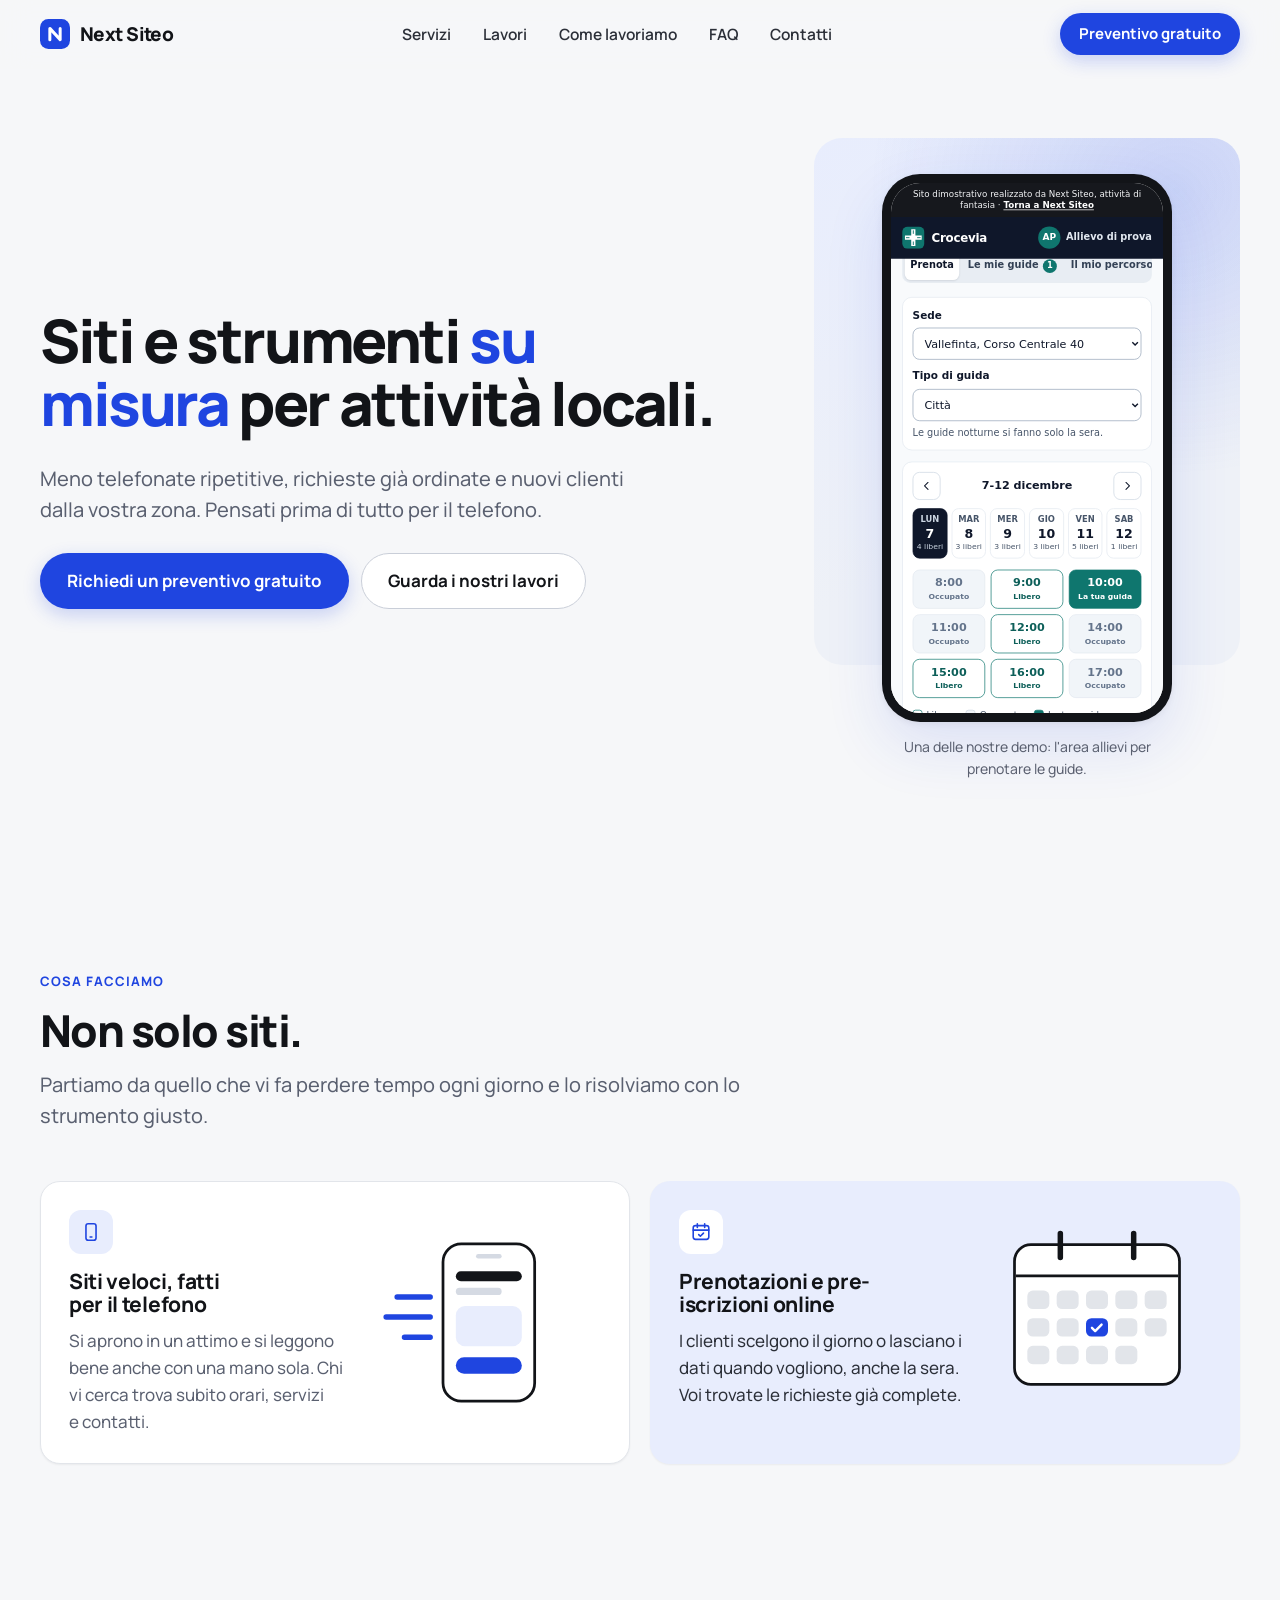
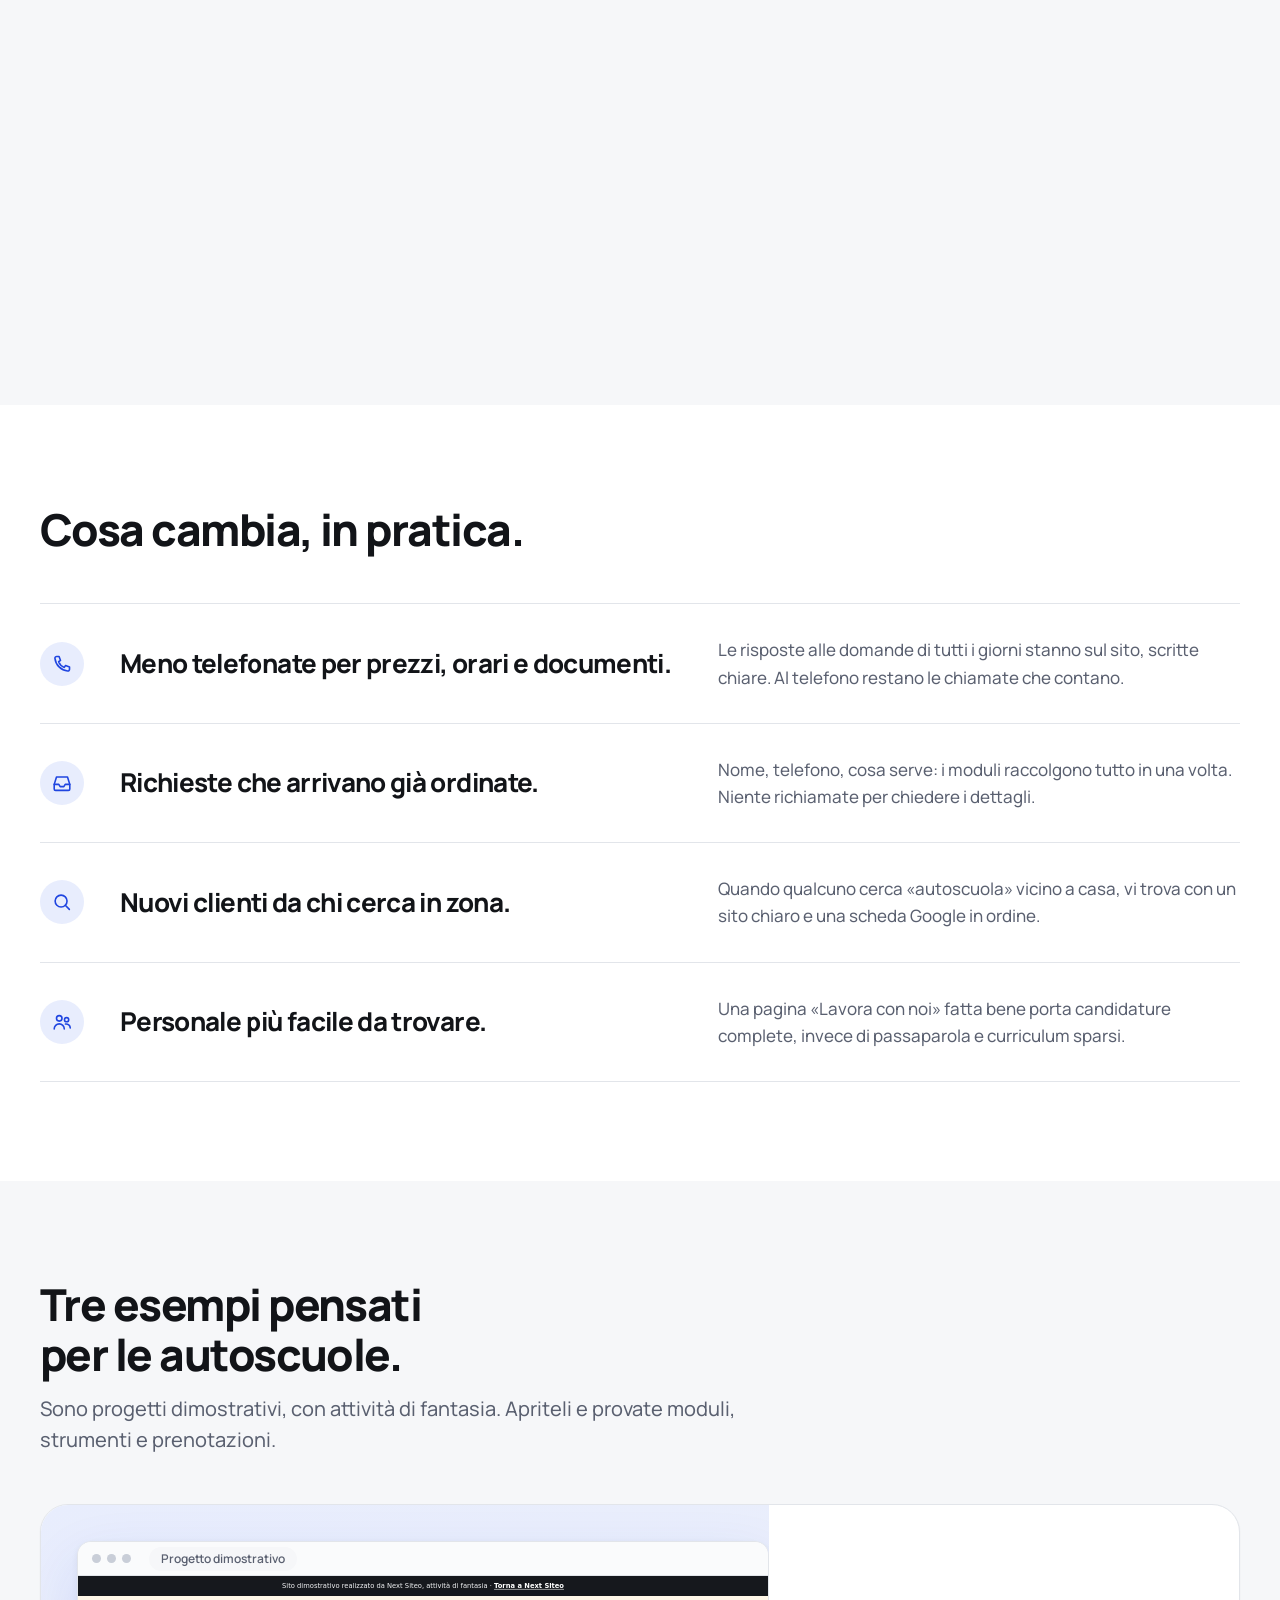
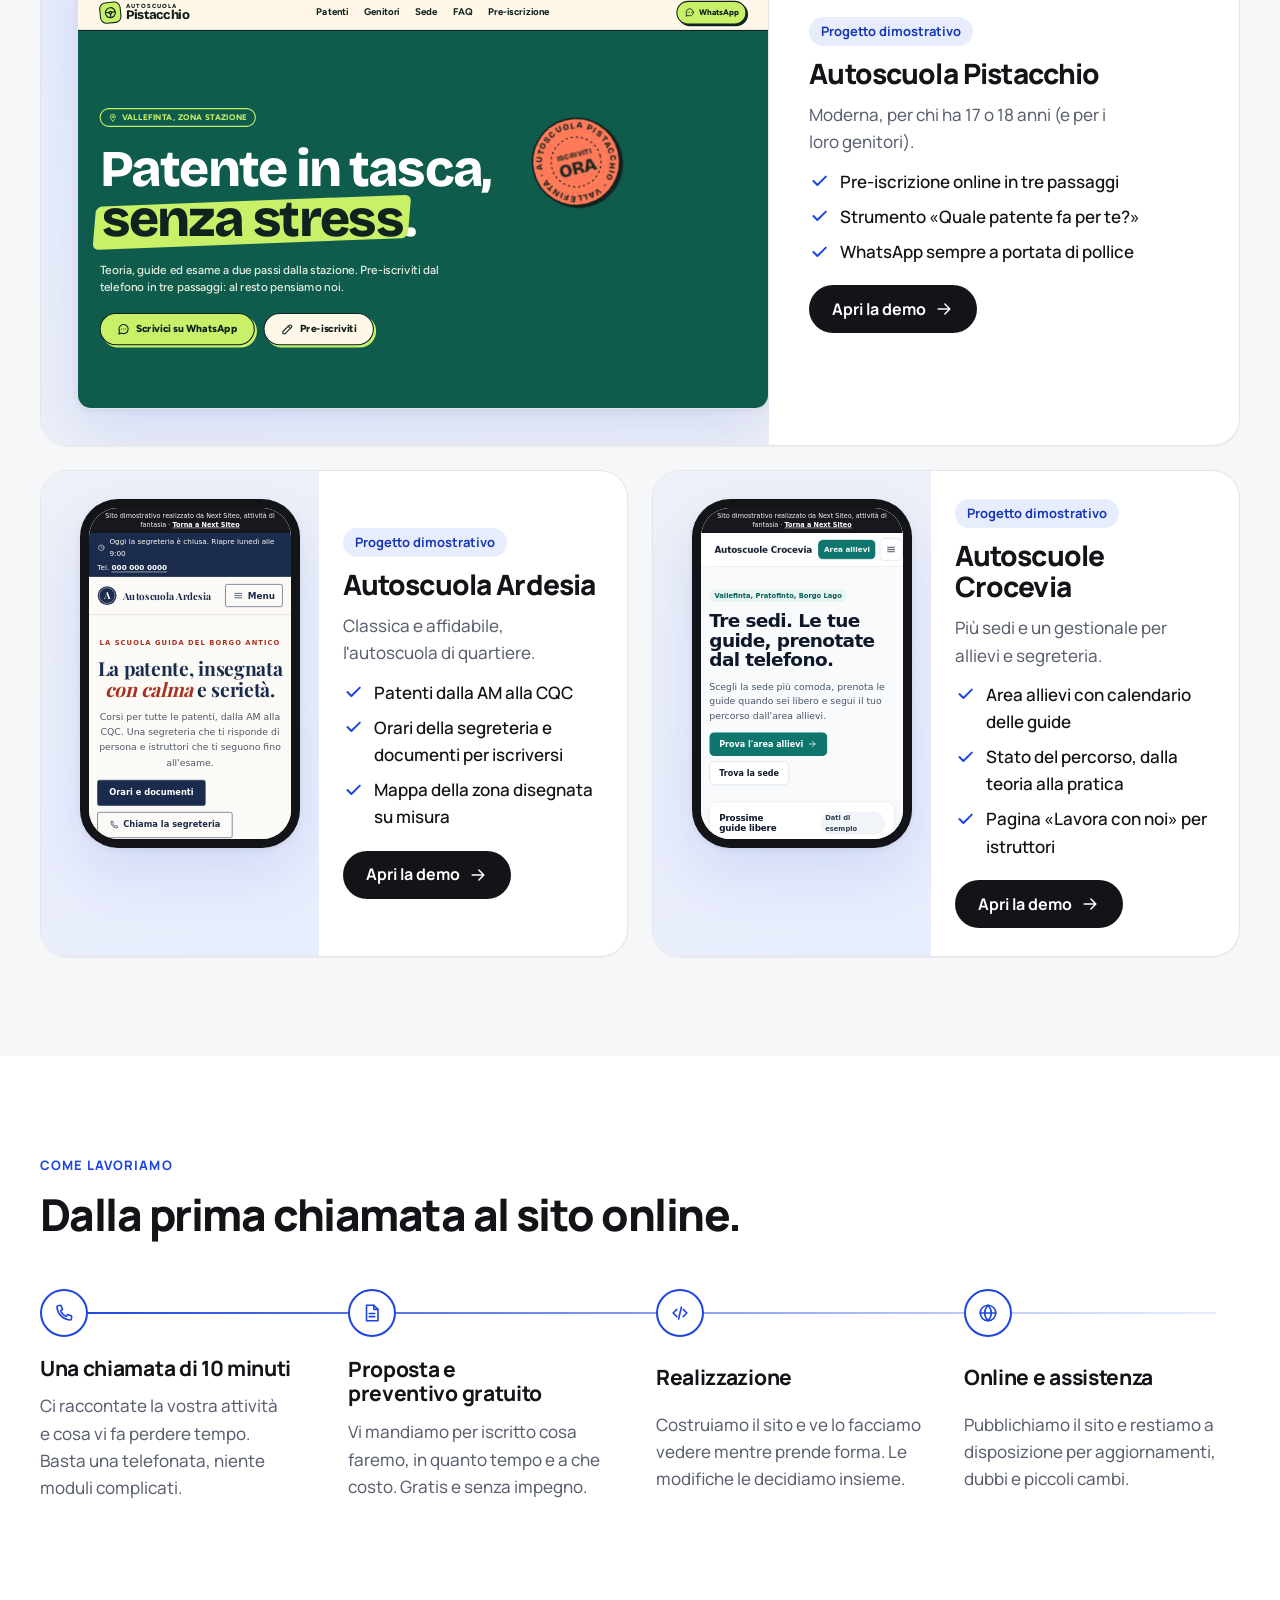
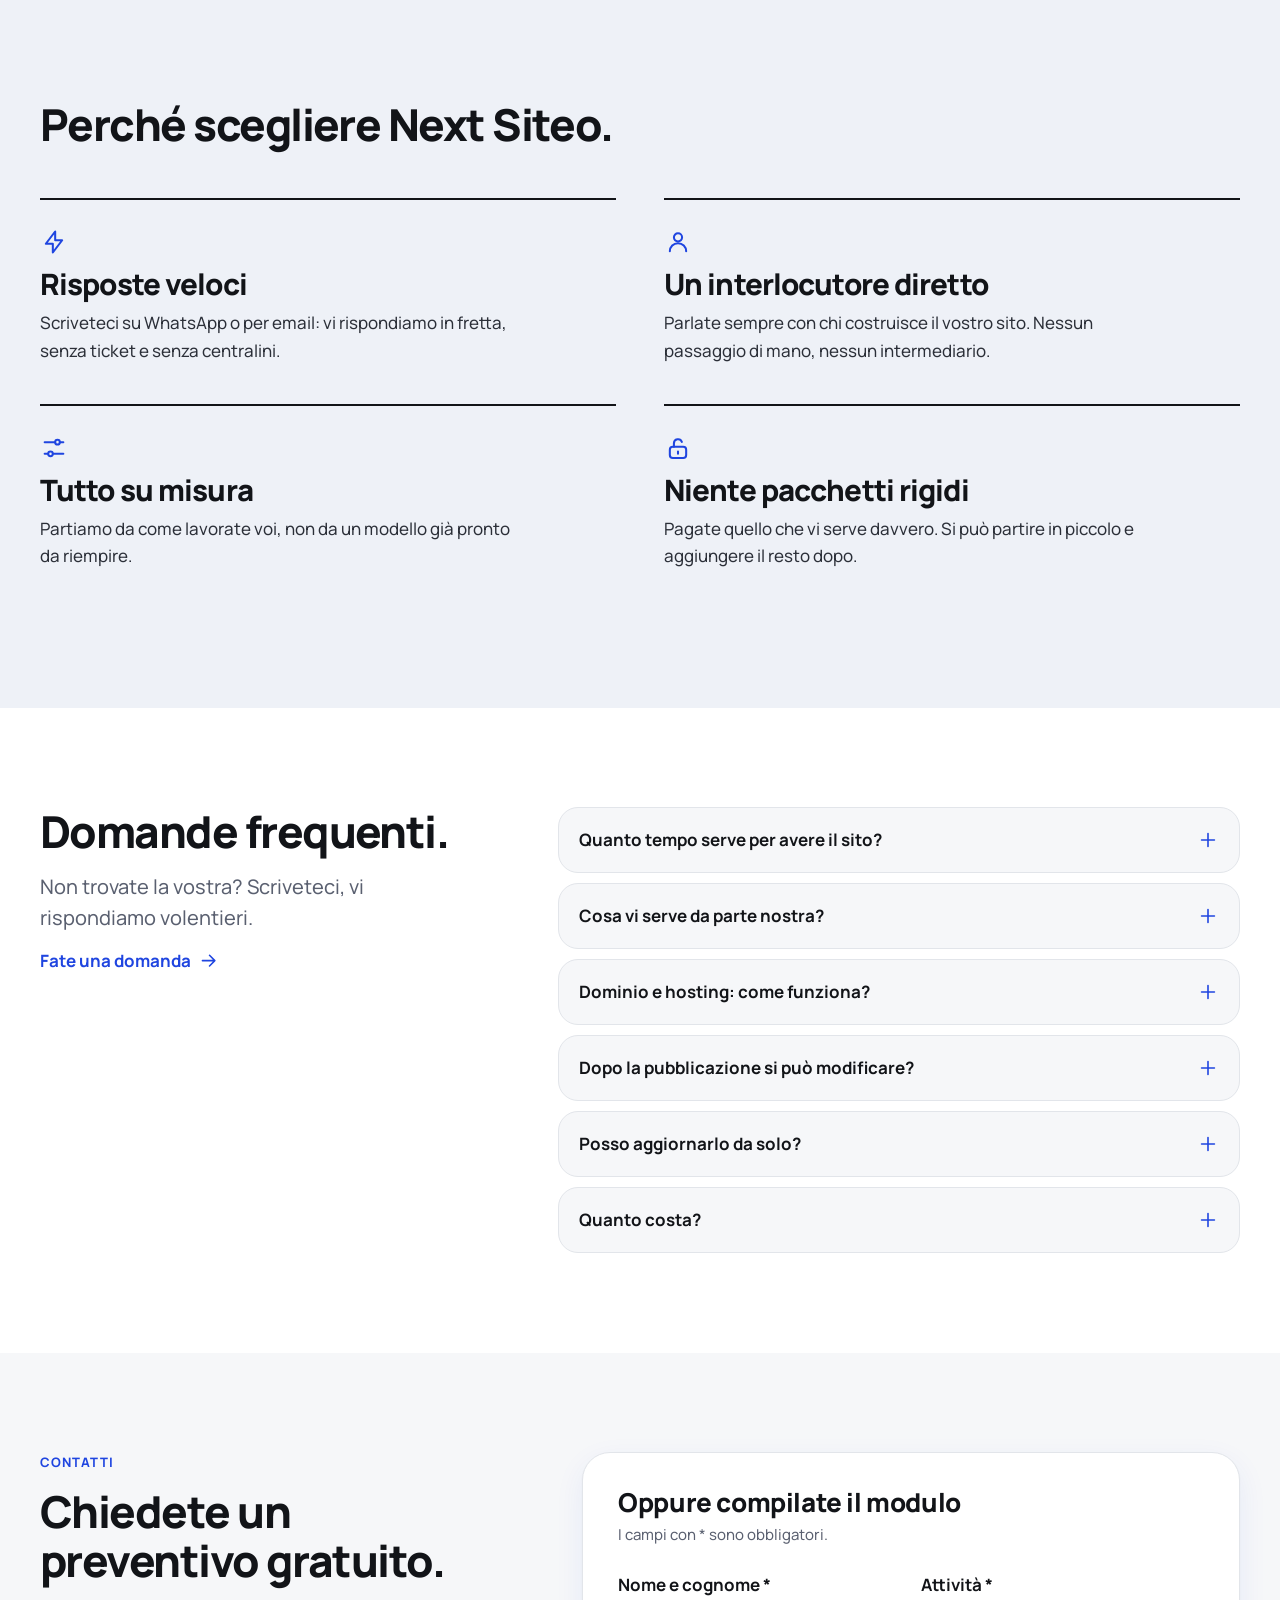
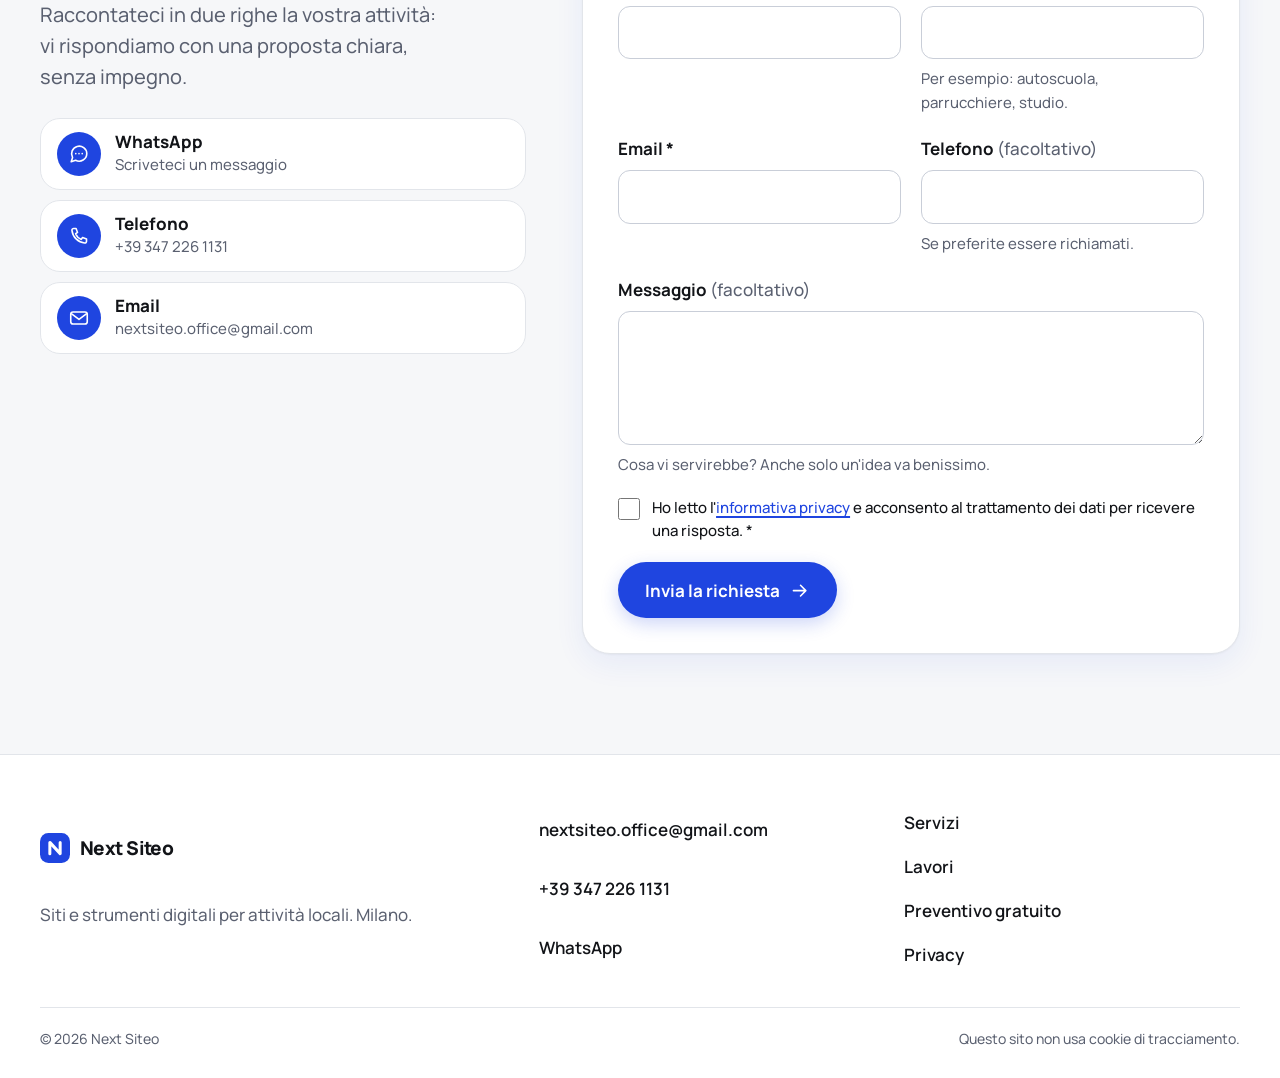
==== index.html @ 8e215946 "Ripristina le cartelle del sito e imposta l'indirizzo nextsiteo.github.io Il caricamento dal browser" ====
<!doctype html>
<html lang="it">
<head>
  <meta charset="utf-8">
  <meta name="viewport" content="width=device-width, initial-scale=1, viewport-fit=cover">
  <title>Next Siteo | Siti web e strumenti digitali per attività locali</title>
  <meta name="description" content="Next Siteo, Milano: siti veloci per il telefono, prenotazioni online, gestionali e strumenti su misura per attività locali e autoscuole. Preventivo gratuito.">
  <meta name="theme-color" content="#F6F7F9">
  <meta name="format-detection" content="telephone=no">

  <!-- INDIRIZZO DEL SITO: se cambiate dominio, sostituite "https://nextsiteo.github.io/" ovunque (vedi README, punto 7) -->
  <link rel="canonical" href="https://nextsiteo.github.io/">

  <meta property="og:type" content="website">
  <meta property="og:locale" content="it_IT">
  <meta property="og:site_name" content="Next Siteo">
  <meta property="og:title" content="Next Siteo | Siti web e strumenti digitali per attività locali">
  <meta property="og:description" content="Siti veloci per il telefono, prenotazioni online e strumenti su misura. Guardate gli esempi per le autoscuole e chiedete un preventivo gratuito.">
  <meta property="og:url" content="https://nextsiteo.github.io/">
  <meta property="og:image" content="https://nextsiteo.github.io/assets/og-image.png">
  <meta property="og:image:width" content="1200">
  <meta property="og:image:height" content="630">
  <meta property="og:image:alt" content="Next Siteo: siti e strumenti su misura per attività locali">
  <meta name="twitter:card" content="summary_large_image">

  <link rel="icon" href="assets/favicon.svg" type="image/svg+xml">
  <link rel="preload" href="assets/fonts/manrope-latin.woff2" as="font" type="font/woff2" crossorigin>
  <link rel="stylesheet" href="css/style.css">
  <script>document.documentElement.classList.add('js');</script>

  <script type="application/ld+json">
  {
    "@context": "https://schema.org",
    "@type": "ProfessionalService",
    "name": "Next Siteo",
    "description": "Siti web, prenotazioni online, gestionali e strumenti digitali su misura per attività locali.",
    "url": "https://nextsiteo.github.io/",
    "logo": "https://nextsiteo.github.io/assets/favicon.svg",
    "image": "https://nextsiteo.github.io/assets/og-image.png",
    "email": "nextsiteo.office@gmail.com",
    "telephone": "+393472261131",
    "address": {
      "@type": "PostalAddress",
      "addressLocality": "Milano",
      "addressRegion": "MI",
      "addressCountry": "IT"
    },
    "areaServed": { "@type": "Country", "name": "Italia" },
    "knowsLanguage": "it",
    "serviceType": ["Realizzazione siti web", "Prenotazioni online", "Gestionali su misura", "Visibilità su Google e Maps"]
  }
  </script>
</head>
<body>
  <!-- Icone disegnate per il sito: griglia 24x24, tratto 1.75 -->
  <svg class="sprite" aria-hidden="true" focusable="false">
    <symbol id="i-arrow" viewBox="0 0 24 24"><path d="M5 12h14M13 6l6 6-6 6"/></symbol>
    <symbol id="i-arrow-up" viewBox="0 0 24 24"><path d="M7 17 17 7M8.5 7H17v8.5"/></symbol>
    <symbol id="i-menu" viewBox="0 0 24 24"><path d="M4 7h16M4 12h16M4 17h16"/></symbol>
    <symbol id="i-close" viewBox="0 0 24 24"><path d="M6 6l12 12M18 6 6 18"/></symbol>
    <symbol id="i-plus" viewBox="0 0 24 24"><path d="M12 5v14M5 12h14"/></symbol>
    <symbol id="i-check" viewBox="0 0 24 24"><path d="m5 12.5 4.5 4.5L19 7.5"/></symbol>
    <symbol id="i-phone" viewBox="0 0 24 24"><path d="M6.2 3.8h2.6l1.6 4.3-2.1 1.4a10.8 10.8 0 0 0 6.2 6.2l1.4-2.1 4.3 1.6v2.6a1.9 1.9 0 0 1-2 1.9A15.7 15.7 0 0 1 4.3 5.8a1.9 1.9 0 0 1 1.9-2z"/></symbol>
    <symbol id="i-chat" viewBox="0 0 24 24"><path d="M20.5 11.5a8.3 8.3 0 0 1-12.2 7.3L3.5 20.4l1.5-4.5a8.3 8.3 0 1 1 15.5-4.4z"/><path d="M8.5 11.6h.01M12 11.6h.01M15.5 11.6h.01"/></symbol>
    <symbol id="i-mail" viewBox="0 0 24 24"><rect x="3" y="5.5" width="18" height="13" rx="2.5"/><path d="m4 7.5 8 6 8-6"/></symbol>
    <symbol id="i-mobile" viewBox="0 0 24 24"><rect x="6.5" y="3" width="11" height="18" rx="2.5"/><path d="M11 17.5h2"/></symbol>
    <symbol id="i-calendar" viewBox="0 0 24 24"><rect x="3.5" y="5" width="17" height="15" rx="2.5"/><path d="M3.5 10h17M8 3v4M16 3v4"/><path d="m9.5 14.8 1.8 1.8 3.4-3.4"/></symbol>
    <symbol id="i-layout" viewBox="0 0 24 24"><rect x="3.5" y="4" width="17" height="16" rx="2.5"/><path d="M3.5 9h17M9.5 9v11"/></symbol>
    <symbol id="i-apps" viewBox="0 0 24 24"><rect x="4" y="4" width="7" height="7" rx="2"/><rect x="13" y="4" width="7" height="7" rx="2"/><rect x="4" y="13" width="7" height="7" rx="2"/><path d="M16.5 13.5v6M13.5 16.5h6"/></symbol>
    <symbol id="i-pin" viewBox="0 0 24 24"><path d="M12 21s-6.5-5.6-6.5-11a6.5 6.5 0 0 1 13 0c0 5.4-6.5 11-6.5 11z"/><circle cx="12" cy="10" r="2.4"/></symbol>
    <symbol id="i-inbox" viewBox="0 0 24 24"><path d="M3.5 13.5 6 5.5h12l2.5 8v5A1.5 1.5 0 0 1 19 20H5a1.5 1.5 0 0 1-1.5-1.5z"/><path d="M3.5 13.5h5l1.5 2.5h4l1.5-2.5h5"/></symbol>
    <symbol id="i-search" viewBox="0 0 24 24"><circle cx="11" cy="11" r="6.5"/><path d="m20 20-4.4-4.4"/></symbol>
    <symbol id="i-users" viewBox="0 0 24 24"><circle cx="9" cy="8" r="3"/><path d="M3.5 19.5a5.5 5.5 0 0 1 11 0"/><circle cx="17" cy="9.5" r="2.3"/><path d="M15.8 14.2a4.5 4.5 0 0 1 5.2 4.3"/></symbol>
    <symbol id="i-doc" viewBox="0 0 24 24"><path d="M6 3.5h8l4.5 4.5v12.5H6z"/><path d="M14 3.5V8h4.5M9 12.5h6M9 16h6"/></symbol>
    <symbol id="i-code" viewBox="0 0 24 24"><path d="m8.5 8-4 4 4 4M15.5 8l4 4-4 4M13.5 5.5l-3 13"/></symbol>
    <symbol id="i-globe" viewBox="0 0 24 24"><circle cx="12" cy="12" r="8.5"/><path d="M3.5 12h17M12 3.5c2.4 2.6 3.6 5.4 3.6 8.5s-1.2 5.9-3.6 8.5c-2.4-2.6-3.6-5.4-3.6-8.5s1.2-5.9 3.6-8.5z"/></symbol>
    <symbol id="i-bolt" viewBox="0 0 24 24"><path d="M13 3 5 13.5h6L11 21l8-10.5h-6z"/></symbol>
    <symbol id="i-person" viewBox="0 0 24 24"><circle cx="12" cy="8" r="3.5"/><path d="M5 20a7 7 0 0 1 14 0"/></symbol>
    <symbol id="i-sliders" viewBox="0 0 24 24"><path d="M4 7h9M17 7h3M4 17h3M11 17h9"/><circle cx="15" cy="7" r="2"/><circle cx="9" cy="17" r="2"/></symbol>
    <symbol id="i-unlock" viewBox="0 0 24 24"><rect x="5" y="11" width="14" height="9.5" rx="2.5"/><path d="M8.5 11V8a3.5 3.5 0 0 1 6.8-1.2M12 15v2"/></symbol>
  </svg>

  <a class="skip-link" href="#contenuto">Vai al contenuto</a>
  <span class="top-sentinel" aria-hidden="true"></span>

  <header class="header" data-header>
    <div class="container header__bar">
      <a class="logo" href="index.html" aria-label="Next Siteo, torna all'inizio">
        <svg class="logo__mark" viewBox="0 0 32 32" aria-hidden="true" focusable="false">
          <rect width="32" height="32" rx="9"/>
          <path d="M10.5 22V10l11 12V10"/>
        </svg>
        <span class="logo__word">Next Siteo</span>
      </a>

      <nav class="nav" aria-label="Menu principale">
        <ul class="nav__list" role="list">
          <li><a href="#servizi">Servizi</a></li>
          <li><a href="#lavori">Lavori</a></li>
          <li><a href="#metodo">Come lavoriamo</a></li>
          <li><a href="#faq">FAQ</a></li>
          <li><a href="#contatti">Contatti</a></li>
        </ul>
      </nav>

      <div class="header__actions">
        <a class="btn btn--primary btn--sm header__cta" href="#contatti">Preventivo gratuito</a>
        <button class="menu-btn" type="button" aria-expanded="false" aria-controls="menu-mobile" data-menu-toggle>
          <svg class="icon i-open" aria-hidden="true"><use href="#i-menu"/></svg>
          <svg class="icon i-close" aria-hidden="true"><use href="#i-close"/></svg>
          <span class="sr-only">Apri il menu</span>
        </button>
      </div>
    </div>

    <div class="menu-mobile" id="menu-mobile" data-menu hidden>
      <nav class="container" aria-label="Menu mobile">
        <ul role="list">
          <li><a href="#servizi">Servizi <svg class="icon" aria-hidden="true"><use href="#i-arrow"/></svg></a></li>
          <li><a href="#lavori">Lavori <svg class="icon" aria-hidden="true"><use href="#i-arrow"/></svg></a></li>
          <li><a href="#metodo">Come lavoriamo <svg class="icon" aria-hidden="true"><use href="#i-arrow"/></svg></a></li>
          <li><a href="#faq">FAQ <svg class="icon" aria-hidden="true"><use href="#i-arrow"/></svg></a></li>
          <li><a href="#contatti">Contatti <svg class="icon" aria-hidden="true"><use href="#i-arrow"/></svg></a></li>
        </ul>
        <a class="btn btn--primary btn--lg btn--block" href="#contatti">Preventivo gratuito</a>
      </nav>
    </div>
  </header>

  <main id="contenuto" tabindex="-1">

    <!-- ============ HERO ============ -->
    <section class="hero" aria-labelledby="hero-title">
      <div class="container hero__grid">
        <div class="hero__text">
          <h1 id="hero-title" class="hero__title">Siti e strumenti <span class="accent">su misura</span> per attività locali.</h1>
          <p class="lead hero__lead">Meno telefonate ripetitive, richieste già ordinate e nuovi clienti dalla vostra zona. Pensati prima di tutto per il telefono.</p>
          <div class="btn-row">
            <a class="btn btn--primary btn--lg" href="#contatti">Richiedi un preventivo gratuito</a>
            <a class="btn btn--ghost btn--lg" href="#lavori">Guarda i nostri lavori</a>
          </div>
        </div>

        <div class="hero__visual">
          <div class="hero__panel" aria-hidden="true"></div>
          <figure class="hero__device">
            <div class="device device--phone" inert aria-hidden="true">
              <div class="device__screen" data-screen style="--ratio: 390 / 760">
                <iframe src="demo/autoscuole-crocevia/area-allievi.html?vista=calendario" title="Anteprima: area allievi dell'autoscuola dimostrativa Crocevia" loading="lazy" tabindex="-1" width="390" height="844"></iframe>
              </div>
            </div>
            <figcaption class="hero__caption">Una delle nostre demo: l'area allievi per prenotare le guide.</figcaption>
          </figure>
        </div>
      </div>
    </section>

    <!-- ============ COSA FACCIAMO ============ -->
    <section class="section" id="servizi" aria-labelledby="servizi-title">
      <div class="container">
        <div class="section-head" data-reveal>
          <p class="eyebrow">Cosa facciamo</p>
          <h2 id="servizi-title">Non solo siti.</h2>
          <p class="lead">Partiamo da quello che vi fa perdere tempo ogni giorno e lo risolviamo con lo strumento giusto.</p>
        </div>

        <ul class="bento" role="list">
          <li class="tile tile--wide tile--split" data-reveal>
            <div class="tile__body">
              <span class="tile__icon"><svg class="icon" aria-hidden="true"><use href="#i-mobile"/></svg></span>
              <h3>Siti veloci, fatti per il telefono</h3>
              <p>Si aprono in un attimo e si leggono bene anche con una mano sola. Chi vi cerca trova subito orari, servizi e contatti.</p>
            </div>
            <img class="tile__art" src="assets/illustrazioni/sito-veloce.svg" alt="" width="240" height="200" loading="lazy">
          </li>
          <li class="tile tile--wide tile--soft tile--split" data-reveal>
            <div class="tile__body">
              <span class="tile__icon"><svg class="icon" aria-hidden="true"><use href="#i-calendar"/></svg></span>
              <h3>Prenotazioni e pre-iscrizioni online</h3>
              <p>I clienti scelgono il giorno o lasciano i dati quando vogliono, anche la sera. Voi trovate le richieste già complete.</p>
            </div>
            <img class="tile__art" src="assets/illustrazioni/prenotazioni.svg" alt="" width="240" height="200" loading="lazy">
          </li>
          <li class="tile" data-reveal>
            <span class="tile__icon"><svg class="icon" aria-hidden="true"><use href="#i-layout"/></svg></span>
            <h3>Gestionali su misura</h3>
            <p>Strumenti interni fatti sul vostro modo di lavorare, come l'agenda delle guide condivisa tra segreteria e istruttori.</p>
          </li>
          <li class="tile tile--wide tile--accent tile--split" data-reveal>
            <div class="tile__body">
              <span class="tile__icon"><svg class="icon" aria-hidden="true"><use href="#i-apps"/></svg></span>
              <h3>App e strumenti per i clienti</h3>
              <p>Un quiz per far esercitare gli allievi, una checklist dei documenti: piccoli strumenti che fanno tornare le persone sul vostro sito.</p>
            </div>
            <img class="tile__art" src="assets/illustrazioni/quiz.svg" alt="" width="240" height="200" loading="lazy">
          </li>
          <li class="tile tile--map" data-reveal>
            <span class="tile__icon"><svg class="icon" aria-hidden="true"><use href="#i-pin"/></svg></span>
            <h3>Visibilità su Google e Maps</h3>
            <p>Vi aiutiamo a comparire quando qualcuno cerca il vostro servizio in zona, con una scheda Google curata.</p>
            <img class="tile__map" src="assets/illustrazioni/mappa.svg" alt="" width="240" height="200" loading="lazy">
          </li>
        </ul>
      </div>
    </section>

    <!-- ============ PROBLEMI CHE RISOLVIAMO ============ -->
    <section class="section section--white" aria-labelledby="problemi-title">
      <div class="container">
        <div class="section-head" data-reveal>
          <h2 id="problemi-title">Cosa cambia, in pratica.</h2>
        </div>
        <ul class="gains" role="list">
          <li class="gain" data-reveal>
            <span class="gain__icon"><svg class="icon" aria-hidden="true"><use href="#i-phone"/></svg></span>
            <h3 class="gain__title">Meno telefonate per prezzi, orari e documenti.</h3>
            <p class="gain__text">Le risposte alle domande di tutti i giorni stanno sul sito, scritte chiare. Al telefono restano le chiamate che contano.</p>
          </li>
          <li class="gain" data-reveal>
            <span class="gain__icon"><svg class="icon" aria-hidden="true"><use href="#i-inbox"/></svg></span>
            <h3 class="gain__title">Richieste che arrivano già ordinate.</h3>
            <p class="gain__text">Nome, telefono, cosa serve: i moduli raccolgono tutto in una volta. Niente richiamate per chiedere i dettagli.</p>
          </li>
          <li class="gain" data-reveal>
            <span class="gain__icon"><svg class="icon" aria-hidden="true"><use href="#i-search"/></svg></span>
            <h3 class="gain__title">Nuovi clienti da chi cerca in zona.</h3>
            <p class="gain__text">Quando qualcuno cerca «autoscuola» vicino a casa, vi trova con un sito chiaro e una scheda Google in ordine.</p>
          </li>
          <li class="gain" data-reveal>
            <span class="gain__icon"><svg class="icon" aria-hidden="true"><use href="#i-users"/></svg></span>
            <h3 class="gain__title">Personale più facile da trovare.</h3>
            <p class="gain__text">Una pagina «Lavora con noi» fatta bene porta candidature complete, invece di passaparola e curriculum sparsi.</p>
          </li>
        </ul>
      </div>
    </section>

    <!-- ============ LAVORI ============
         Per aggiungere una demo (es. un barbiere): copiare un blocco <article class="work">,
         cambiare titolo, testi e i due percorsi "demo/nome-cartella/...". -->
    <section class="section" id="lavori" aria-labelledby="lavori-title">
      <div class="container">
        <div class="section-head" data-reveal>
          <h2 id="lavori-title">Tre esempi pensati per le autoscuole.</h2>
          <p class="lead">Sono progetti dimostrativi, con attività di fantasia. Apriteli e provate moduli, strumenti e prenotazioni.</p>
        </div>

        <div class="works">
          <article class="work work--featured" data-reveal>
            <div class="work__preview">
              <div class="device device--browser" inert aria-hidden="true">
                <div class="device__bar"><span></span><span></span><span></span><p>Progetto dimostrativo</p></div>
                <div class="device__screen" data-screen>
                  <iframe src="demo/autoscuola-pistacchio/index.html" title="Anteprima del sito dimostrativo Autoscuola Pistacchio" loading="lazy" tabindex="-1" width="1280" height="800"></iframe>
                </div>
              </div>
            </div>
            <div class="work__body">
              <p class="badge">Progetto dimostrativo</p>
              <h3 class="work__title">Autoscuola Pistacchio</h3>
              <p class="work__kind">Moderna, per chi ha 17 o 18 anni (e per i loro genitori).</p>
              <ul class="ticks" role="list">
                <li><svg class="icon" aria-hidden="true"><use href="#i-check"/></svg>Pre-iscrizione online in tre passaggi</li>
                <li><svg class="icon" aria-hidden="true"><use href="#i-check"/></svg>Strumento «Quale patente fa per te?»</li>
                <li><svg class="icon" aria-hidden="true"><use href="#i-check"/></svg>WhatsApp sempre a portata di pollice</li>
              </ul>
              <a class="btn btn--dark" href="demo/autoscuola-pistacchio/index.html">Apri la demo <svg class="icon" aria-hidden="true"><use href="#i-arrow"/></svg><span class="sr-only"> di Autoscuola Pistacchio</span></a>
            </div>
          </article>

          <article class="work" data-reveal>
            <div class="work__preview work__preview--panel">
              <div class="device device--phone" inert aria-hidden="true">
                <div class="device__screen" data-screen style="--ratio: 390 / 640">
                  <iframe src="demo/autoscuola-ardesia/index.html" title="Anteprima del sito dimostrativo Autoscuola Ardesia" loading="lazy" tabindex="-1" width="390" height="844"></iframe>
                </div>
              </div>
            </div>
            <div class="work__body">
              <p class="badge">Progetto dimostrativo</p>
              <h3 class="work__title">Autoscuola Ardesia</h3>
              <p class="work__kind">Classica e affidabile, l'autoscuola di quartiere.</p>
              <ul class="ticks" role="list">
                <li><svg class="icon" aria-hidden="true"><use href="#i-check"/></svg>Patenti dalla AM alla CQC</li>
                <li><svg class="icon" aria-hidden="true"><use href="#i-check"/></svg>Orari della segreteria e documenti per iscriversi</li>
                <li><svg class="icon" aria-hidden="true"><use href="#i-check"/></svg>Mappa della zona disegnata su misura</li>
              </ul>
              <a class="btn btn--dark" href="demo/autoscuola-ardesia/index.html">Apri la demo <svg class="icon" aria-hidden="true"><use href="#i-arrow"/></svg><span class="sr-only"> di Autoscuola Ardesia</span></a>
            </div>
          </article>

          <article class="work" data-reveal>
            <div class="work__preview work__preview--panel">
              <div class="device device--phone" inert aria-hidden="true">
                <div class="device__screen" data-screen style="--ratio: 390 / 640">
                  <iframe src="demo/autoscuole-crocevia/index.html" title="Anteprima del sito dimostrativo Autoscuole Crocevia" loading="lazy" tabindex="-1" width="390" height="844"></iframe>
                </div>
              </div>
            </div>
            <div class="work__body">
              <p class="badge">Progetto dimostrativo</p>
              <h3 class="work__title">Autoscuole Crocevia</h3>
              <p class="work__kind">Più sedi e un gestionale per allievi e segreteria.</p>
              <ul class="ticks" role="list">
                <li><svg class="icon" aria-hidden="true"><use href="#i-check"/></svg>Area allievi con calendario delle guide</li>
                <li><svg class="icon" aria-hidden="true"><use href="#i-check"/></svg>Stato del percorso, dalla teoria alla pratica</li>
                <li><svg class="icon" aria-hidden="true"><use href="#i-check"/></svg>Pagina «Lavora con noi» per istruttori</li>
              </ul>
              <a class="btn btn--dark" href="demo/autoscuole-crocevia/index.html">Apri la demo <svg class="icon" aria-hidden="true"><use href="#i-arrow"/></svg><span class="sr-only"> di Autoscuole Crocevia</span></a>
            </div>
          </article>
        </div>
      </div>
    </section>

    <!-- ============ COME LAVORIAMO ============ -->
    <section class="section section--white" id="metodo" aria-labelledby="metodo-title">
      <div class="container">
        <div class="section-head" data-reveal>
          <p class="eyebrow">Come lavoriamo</p>
          <h2 id="metodo-title">Dalla prima chiamata al sito online.</h2>
        </div>
        <ol class="steps" role="list">
          <li class="step" data-reveal>
            <span class="step__icon"><svg class="icon" aria-hidden="true"><use href="#i-phone"/></svg></span>
            <h3>Una chiamata di 10 minuti</h3>
            <p>Ci raccontate la vostra attività e cosa vi fa perdere tempo. Basta una telefonata, niente moduli complicati.</p>
          </li>
          <li class="step" data-reveal>
            <span class="step__icon"><svg class="icon" aria-hidden="true"><use href="#i-doc"/></svg></span>
            <h3>Proposta e preventivo gratuito</h3>
            <p>Vi mandiamo per iscritto cosa faremo, in quanto tempo e a che costo. Gratis e senza impegno.</p>
          </li>
          <li class="step" data-reveal>
            <span class="step__icon"><svg class="icon" aria-hidden="true"><use href="#i-code"/></svg></span>
            <h3>Realizzazione</h3>
            <p>Costruiamo il sito e ve lo facciamo vedere mentre prende forma. Le modifiche le decidiamo insieme.</p>
          </li>
          <li class="step" data-reveal>
            <span class="step__icon"><svg class="icon" aria-hidden="true"><use href="#i-globe"/></svg></span>
            <h3>Online e assistenza</h3>
            <p>Pubblichiamo il sito e restiamo a disposizione per aggiornamenti, dubbi e piccoli cambi.</p>
          </li>
        </ol>
      </div>
    </section>

    <!-- ============ PERCHÉ NOI ============ -->
    <section class="section section--tint" aria-labelledby="perche-title">
      <div class="container">
        <div class="section-head" data-reveal>
          <h2 id="perche-title">Perché scegliere Next Siteo.</h2>
        </div>
        <ul class="reasons" role="list">
          <li class="reason" data-reveal>
            <svg class="icon reason__icon" aria-hidden="true"><use href="#i-bolt"/></svg>
            <h3>Risposte veloci</h3>
            <p>Scriveteci su WhatsApp o per email: vi rispondiamo in fretta, senza ticket e senza centralini.</p>
          </li>
          <li class="reason" data-reveal>
            <svg class="icon reason__icon" aria-hidden="true"><use href="#i-person"/></svg>
            <h3>Un interlocutore diretto</h3>
            <p>Parlate sempre con chi costruisce il vostro sito. Nessun passaggio di mano, nessun intermediario.</p>
          </li>
          <li class="reason" data-reveal>
            <svg class="icon reason__icon" aria-hidden="true"><use href="#i-sliders"/></svg>
            <h3>Tutto su misura</h3>
            <p>Partiamo da come lavorate voi, non da un modello già pronto da riempire.</p>
          </li>
          <li class="reason" data-reveal>
            <svg class="icon reason__icon" aria-hidden="true"><use href="#i-unlock"/></svg>
            <h3>Niente pacchetti rigidi</h3>
            <p>Pagate quello che vi serve davvero. Si può partire in piccolo e aggiungere il resto dopo.</p>
          </li>
        </ul>
      </div>
    </section>

    <!-- ============ FAQ ============ -->
    <section class="section section--white" id="faq" aria-labelledby="faq-title">
      <div class="container faq">
        <div class="faq__head" data-reveal>
          <h2 id="faq-title">Domande frequenti.</h2>
          <p class="lead">Non trovate la vostra? Scriveteci, vi rispondiamo volentieri.</p>
          <a class="link-arrow" href="#contatti">Fate una domanda <svg class="icon" aria-hidden="true"><use href="#i-arrow"/></svg></a>
        </div>
        <div class="faq__list" data-reveal>
          <details class="faq__item">
            <summary><span>Quanto tempo serve per avere il sito?</span><svg class="icon faq__sign" aria-hidden="true"><use href="#i-plus"/></svg></summary>
            <p>Dipende da cosa vi serve: un sito vetrina richiede meno tempo di un gestionale. Nel preventivo trovate sempre una data di consegna, concordata prima di iniziare.</p>
          </details>
          <details class="faq__item">
            <summary><span>Cosa vi serve da parte nostra?</span><svg class="icon faq__sign" aria-hidden="true"><use href="#i-plus"/></svg></summary>
            <p>Poco: le informazioni sulla vostra attività (servizi, orari, contatti), il logo se c'è e qualche foto vera, se l'avete. Se i testi mancano, li scriviamo insieme.</p>
          </details>
          <details class="faq__item">
            <summary><span>Dominio e hosting: come funziona?</span><svg class="icon faq__sign" aria-hidden="true"><use href="#i-plus"/></svg></summary>
            <p>Il dominio (per esempio nomeattività.it) resta intestato a voi. Vi consigliamo dove pubblicare il sito e vi spieghiamo eventuali costi prima di iniziare, così non ci sono sorprese.</p>
          </details>
          <details class="faq__item">
            <summary><span>Dopo la pubblicazione si può modificare?</span><svg class="icon faq__sign" aria-hidden="true"><use href="#i-plus"/></svg></summary>
            <p>Sì. Orari, testi e foto cambiano: ci scrivete cosa aggiornare e lo sistemiamo noi. Le modifiche più grandi le valutiamo insieme.</p>
          </details>
          <details class="faq__item">
            <summary><span>Posso aggiornarlo da solo?</span><svg class="icon faq__sign" aria-hidden="true"><use href="#i-plus"/></svg></summary>
            <p>Se vi serve, sì: possiamo prevedere un modo semplice per cambiare le parti che aggiornate più spesso, come orari e avvisi. Altrimenti ci pensiamo noi.</p>
          </details>
          <details class="faq__item">
            <summary><span>Quanto costa?</span><svg class="icon faq__sign" aria-hidden="true"><use href="#i-plus"/></svg></summary>
            <p>Dipende da cosa vi serve: il preventivo è gratuito e senza impegno. <a href="#contatti">Chiedetelo qui</a>.</p>
          </details>
        </div>
      </div>
    </section>

    <!-- ============ CONTATTI ============ -->
    <section class="section" id="contatti" aria-labelledby="contatti-title">
      <div class="container contact">
        <div class="contact__intro" data-reveal>
          <p class="eyebrow">Contatti</p>
          <h2 id="contatti-title">Chiedete un preventivo gratuito.</h2>
          <p class="lead">Raccontateci in due righe la vostra attività: vi rispondiamo con una proposta chiara, senza impegno.</p>

          <ul class="direct" role="list">
            <li>
              <a class="direct__link" href="https://wa.me/393472261131?text=Ciao%20Next%20Siteo!%20Vorrei%20un%20preventivo%20gratuito%20per%20la%20mia%20attivit%C3%A0." target="_blank" rel="noopener">
                <span class="direct__icon"><svg class="icon" aria-hidden="true"><use href="#i-chat"/></svg></span>
                <span><strong>WhatsApp</strong><span class="direct__value">Scriveteci un messaggio</span></span>
                <span class="sr-only">(si apre in una nuova scheda)</span>
              </a>
            </li>
            <li>
              <a class="direct__link" href="tel:+393472261131">
                <span class="direct__icon"><svg class="icon" aria-hidden="true"><use href="#i-phone"/></svg></span>
                <span><strong>Telefono</strong><span class="direct__value">+39 347 226 1131</span></span>
              </a>
            </li>
            <li>
              <a class="direct__link" href="mailto:nextsiteo.office@gmail.com?subject=Richiesta%20preventivo%20gratuito">
                <span class="direct__icon"><svg class="icon" aria-hidden="true"><use href="#i-mail"/></svg></span>
                <span><strong>Email</strong><span class="direct__value">nextsiteo.office@gmail.com</span></span>
              </a>
            </li>
          </ul>
        </div>

        <div class="form-card" data-reveal>
          <h3 class="form-card__title">Oppure compilate il modulo</h3>
          <p class="form-card__hint">I campi con * sono obbligatori.</p>

          <!--
            !!! ENDPOINT FORMSPREE DA SOSTITUIRE !!!
            Sostituire https://formspree.io/f/XXXXXXX con l'indirizzo del vostro modulo Formspree
            (vedi README, punto 6). Finché resta XXXXXXX, il pulsante apre un'email già compilata.
          -->
          <form class="form" action="https://formspree.io/f/XXXXXXX" method="POST" novalidate data-contact-form>
            <div class="form__summary" data-form-summary tabindex="-1" hidden>
              <p><strong>Controllate questi campi:</strong></p>
              <ul data-form-summary-list></ul>
            </div>

            <div class="form__row">
              <div class="field">
                <label for="f-nome">Nome e cognome *</label>
                <input id="f-nome" name="nome" type="text" autocomplete="name" required aria-describedby="f-nome-err">
                <p class="field__error" id="f-nome-err" hidden></p>
              </div>
              <div class="field">
                <label for="f-attivita">Attività *</label>
                <input id="f-attivita" name="attivita" type="text" autocomplete="organization" required aria-describedby="f-attivita-hint f-attivita-err">
                <p class="field__hint" id="f-attivita-hint">Per esempio: autoscuola, parrucchiere, studio.</p>
                <p class="field__error" id="f-attivita-err" hidden></p>
              </div>
            </div>

            <div class="form__row">
              <div class="field">
                <label for="f-email">Email *</label>
                <input id="f-email" name="email" type="email" autocomplete="email" inputmode="email" required aria-describedby="f-email-err">
                <p class="field__error" id="f-email-err" hidden></p>
              </div>
              <div class="field">
                <label for="f-tel">Telefono <span class="field__opt">(facoltativo)</span></label>
                <input id="f-tel" name="telefono" type="tel" autocomplete="tel" inputmode="tel" aria-describedby="f-tel-hint f-tel-err">
                <p class="field__hint" id="f-tel-hint">Se preferite essere richiamati.</p>
                <p class="field__error" id="f-tel-err" hidden></p>
              </div>
            </div>

            <div class="field">
              <label for="f-msg">Messaggio <span class="field__opt">(facoltativo)</span></label>
              <textarea id="f-msg" name="messaggio" rows="4" maxlength="2000" aria-describedby="f-msg-hint"></textarea>
              <p class="field__hint" id="f-msg-hint">Cosa vi servirebbe? Anche solo un'idea va benissimo.</p>
            </div>

            <!-- Campo trappola anti-spam (Formspree lo ignora se vuoto): nascosto a persone e screen reader -->
            <div class="form__hp" aria-hidden="true">
              <label for="f-gotcha">Lasciate vuoto questo campo</label>
              <input id="f-gotcha" type="text" name="_gotcha" tabindex="-1" autocomplete="off">
            </div>
            <input type="hidden" name="_subject" value="Nuova richiesta di preventivo dal sito Next Siteo">

            <div class="field">
              <label class="checkbox" for="f-privacy">
                <input id="f-privacy" name="privacy" type="checkbox" value="accettata" required aria-describedby="f-privacy-err">
                <span>Ho letto l'<a href="privacy.html">informativa privacy</a> e acconsento al trattamento dei dati per ricevere una risposta. *</span>
              </label>
              <p class="field__error" id="f-privacy-err" hidden></p>
            </div>

            <div>
              <button class="btn btn--primary btn--lg" type="submit" data-submit>Invia la richiesta <svg class="icon" aria-hidden="true"><use href="#i-arrow"/></svg></button>
            </div>

            <div class="form__status" data-form-status role="status" aria-live="polite" tabindex="-1" hidden></div>
          </form>
        </div>
      </div>
    </section>
  </main>

  <footer class="footer">
    <div class="container footer__grid">
      <div class="footer__brand">
        <a class="logo" href="index.html" aria-label="Next Siteo, torna all'inizio">
          <svg class="logo__mark" viewBox="0 0 32 32" aria-hidden="true" focusable="false">
            <rect width="32" height="32" rx="9"/>
            <path d="M10.5 22V10l11 12V10"/>
          </svg>
          <span class="logo__word">Next Siteo</span>
        </a>
        <p>Siti e strumenti digitali per attività locali. Milano.</p>
      </div>
      <address class="footer__contacts">
        <a href="mailto:nextsiteo.office@gmail.com">nextsiteo.office@gmail.com</a>
        <a href="tel:+393472261131">+39 347 226 1131</a>
        <a href="https://wa.me/393472261131?text=Ciao%20Next%20Siteo!%20Vorrei%20un%20preventivo%20gratuito%20per%20la%20mia%20attivit%C3%A0." target="_blank" rel="noopener">WhatsApp<span class="sr-only"> (si apre in una nuova scheda)</span></a>
      </address>
      <nav class="footer__links" aria-label="Link utili">
        <a href="#servizi">Servizi</a>
        <a href="#lavori">Lavori</a>
        <a href="#contatti">Preventivo gratuito</a>
        <a href="privacy.html">Privacy</a>
      </nav>
    </div>
    <div class="container footer__legal">
      <p>© <span data-year>2026</span> Next Siteo</p>
      <!-- DATI FISCALI [DA COMPLETARE]: quando ci sono, sostituire questo commento con
           <p>Next Siteo di [ragione sociale] · P.IVA [00000000000] · [indirizzo sede]</p> -->
      <p>Questo sito non usa cookie di tracciamento.</p>
    </div>
  </footer>

  <script src="js/main.js" defer></script>
</body>
</html>
---- css/style.css ----
/* ==================================================================
   NEXT SITEO · STILI
   Tema chiaro, un solo accento (blu cobalto), un solo font (Manrope).
   Contrasti WCAG verificati:
   testo #121418 su #F6F7F9 17.2:1 · secondario #5A6070 su #F6F7F9 5.9:1
   accento #1F45E0 su bianco 7:1 · bianco su accento 7:1
   Forme: pulsanti a pillola, card e riquadri 20px, campi 12px.
   ================================================================== */

/* ---------- Font (self-hosted, licenza OFL in assets/fonts) ---------- */
@font-face {
  font-family: 'Manrope';
  src: url('../assets/fonts/manrope-latin.woff2') format('woff2');
  font-weight: 400 800;
  font-style: normal;
  font-display: swap;
}

:root {
  --bg: #f6f7f9;
  --surface: #ffffff;
  --tint: #eef1f7;
  --ink: #121418;
  --ink-2: #2b2f38;
  --muted: #5a6070;
  --line: #e2e5ea;
  --line-strong: #c9ced8;
  --accent: #1f45e0;
  --accent-strong: #1636b6;
  --accent-soft: #e8edfd;
  --ok-bg: #e7f6ee;
  --ok-ink: #0b5a37;
  --err: #b42318;
  --err-bg: #fdecea;

  --font: 'Manrope', system-ui, -apple-system, 'Segoe UI', Roboto, 'Helvetica Neue', Arial, sans-serif;

  --fs-h1: clamp(2.25rem, 1.55rem + 3vw, 3.75rem);
  --fs-h2: clamp(1.875rem, 1.45rem + 1.8vw, 2.75rem);
  --fs-h3: clamp(1.1875rem, 1.12rem + 0.3vw, 1.3125rem);
  --fs-lead: clamp(1.0625rem, 1rem + 0.35vw, 1.25rem);
  --fs-body: clamp(1rem, 0.97rem + 0.15vw, 1.0625rem);
  --fs-small: 0.9375rem;

  --r-sm: 12px;
  --r-md: 20px;
  --r-lg: 28px;
  --r-pill: 999px;

  --shadow-sm: 0 1px 2px rgb(18 20 24 / 0.05);
  --shadow-md: 0 1px 2px rgb(18 20 24 / 0.04), 0 10px 30px rgb(31 69 224 / 0.07);
  --shadow-lg: 0 2px 6px rgb(18 20 24 / 0.06), 0 24px 60px rgb(31 69 224 / 0.12);

  --gutter: clamp(16px, 4vw, 40px);
  --maxw: 1200px;
  --header-h: 68px;
  --section-pad: clamp(4rem, 3rem + 4vw, 7rem);

  --ease: cubic-bezier(0.16, 1, 0.3, 1);
}

/* ---------- Base ---------- */
*,
*::before,
*::after {
  box-sizing: border-box;
}
html {
  -webkit-text-size-adjust: 100%;
  text-size-adjust: 100%;
  scroll-padding-top: calc(var(--header-h) + 16px);
}
@media (prefers-reduced-motion: no-preference) {
  html {
    scroll-behavior: smooth;
  }
}
body {
  margin: 0;
  background: var(--bg);
  color: var(--ink);
  font-family: var(--font);
  font-size: var(--fs-body);
  font-weight: 450;
  line-height: 1.6;
  -webkit-font-smoothing: antialiased;
  overflow-x: clip;
}
h1,
h2,
h3,
p,
ul,
ol,
figure,
dl,
dd {
  margin: 0;
}
h1,
h2,
h3 {
  font-weight: 800;
  line-height: 1.12;
  letter-spacing: -0.025em;
  text-wrap: balance;
}
h2 {
  font-size: var(--fs-h2);
  letter-spacing: -0.035em;
}
h3 {
  font-size: var(--fs-h3);
  font-weight: 750;
  letter-spacing: -0.015em;
}
p {
  text-wrap: pretty;
}
img,
svg,
iframe {
  display: block;
  max-width: 100%;
}
ul[role='list'],
ol[role='list'] {
  list-style: none;
  padding: 0;
}
a {
  color: var(--accent);
  text-decoration-thickness: 1.5px;
  text-underline-offset: 3px;
}
button,
input,
textarea {
  font: inherit;
  color: inherit;
}
button {
  cursor: pointer;
}
[hidden] {
  display: none !important;
}
.sprite {
  position: absolute;
  width: 0;
  height: 0;
  overflow: hidden;
}
.icon {
  width: 1.25em;
  height: 1.25em;
  flex: none;
  fill: none;
  stroke: currentColor;
  stroke-width: 1.75;
  stroke-linecap: round;
  stroke-linejoin: round;
}
.sr-only {
  position: absolute !important;
  width: 1px;
  height: 1px;
  padding: 0;
  margin: -1px;
  overflow: hidden;
  clip: rect(0, 0, 0, 0);
  white-space: nowrap;
  border: 0;
}

/* ---------- Focus visibile ---------- */
:focus-visible {
  outline: 3px solid var(--accent);
  outline-offset: 3px;
  border-radius: 6px;
}
main:focus {
  outline: none;
}
.skip-link {
  position: absolute;
  left: 16px;
  top: 12px;
  z-index: 100;
  padding: 10px 18px;
  background: var(--ink);
  color: #fff;
  border-radius: var(--r-pill);
  font-weight: 700;
  text-decoration: none;
  transform: translateY(-200%);
}
.skip-link:focus {
  transform: none;
}

/* ---------- Layout ---------- */
.container {
  width: min(100% - 2 * var(--gutter), var(--maxw));
  margin-inline: auto;
}
.section {
  padding-block: var(--section-pad);
}
.section--white {
  background: var(--surface);
}
.section--tint {
  background: var(--tint);
}
.section-head {
  display: grid;
  gap: 14px;
  max-width: 44rem;
  margin-bottom: clamp(2rem, 1.5rem + 2vw, 3.5rem);
}
.eyebrow {
  font-size: 0.8125rem;
  font-weight: 750;
  letter-spacing: 0.08em;
  text-transform: uppercase;
  color: var(--accent);
}
.lead {
  font-size: var(--fs-lead);
  line-height: 1.55;
  color: var(--muted);
  max-width: 38em;
}
.accent {
  color: var(--accent);
}

/* ---------- Pulsanti ---------- */
.btn {
  display: inline-flex;
  align-items: center;
  justify-content: center;
  gap: 0.5em;
  min-height: 48px;
  padding: 0 22px;
  border: 1px solid transparent;
  border-radius: var(--r-pill);
  font-size: 1rem;
  font-weight: 700;
  line-height: 1.15;
  text-align: center;
  text-decoration: none;
  white-space: nowrap;
  transition:
    transform 0.25s var(--ease),
    background-color 0.2s ease,
    border-color 0.2s ease,
    box-shadow 0.25s var(--ease);
  -webkit-tap-highlight-color: transparent;
  touch-action: manipulation;
}
.btn:active {
  transform: scale(0.98);
}
.btn--primary {
  background: var(--accent);
  color: #fff;
  box-shadow: 0 6px 18px rgb(31 69 224 / 0.22);
}
.btn--primary:hover {
  background: var(--accent-strong);
}
.btn--ghost {
  background: var(--surface);
  color: var(--ink);
  border-color: var(--line-strong);
}
.btn--ghost:hover {
  border-color: var(--ink);
}
.btn--dark {
  background: var(--ink);
  color: #fff;
}
.btn--dark:hover {
  background: var(--ink-2);
}
.btn--sm {
  min-height: 42px;
  padding: 0 18px;
  font-size: 0.9375rem;
}
.btn--lg {
  min-height: 56px;
  padding: 0 26px;
  font-size: 1.0625rem;
}
.btn--block {
  display: flex;
  width: 100%;
}
@media (hover: hover) and (prefers-reduced-motion: no-preference) {
  .btn:hover {
    transform: translateY(-1px);
  }
  .btn:active {
    transform: scale(0.98);
  }
}
.btn-row {
  display: flex;
  flex-wrap: wrap;
  gap: 12px;
}
.link-arrow {
  display: inline-flex;
  align-items: center;
  gap: 0.4em;
  font-weight: 700;
  text-decoration: none;
}
.link-arrow:hover {
  text-decoration: underline;
}

/* ---------- Header ---------- */
.top-sentinel {
  position: absolute;
  top: 0;
  height: 1px;
  width: 1px;
}
.header {
  position: sticky;
  top: 0;
  z-index: 50;
  background: rgb(246 247 249 / 0.86);
  -webkit-backdrop-filter: blur(14px) saturate(1.4);
  backdrop-filter: blur(14px) saturate(1.4);
  border-bottom: 1px solid transparent;
  transition:
    border-color 0.2s ease,
    box-shadow 0.2s ease;
}
.header.is-scrolled {
  border-bottom-color: var(--line);
  box-shadow: 0 6px 20px rgb(18 20 24 / 0.04);
}
@media (prefers-reduced-transparency: reduce) {
  .header {
    background: var(--bg);
    -webkit-backdrop-filter: none;
    backdrop-filter: none;
  }
}
.header__bar {
  display: flex;
  align-items: center;
  justify-content: space-between;
  gap: 16px;
  height: var(--header-h);
}
.logo {
  display: inline-flex;
  align-items: center;
  gap: 10px;
  min-height: 44px;
  color: var(--ink);
  text-decoration: none;
}
.logo__mark {
  width: 30px;
  height: 30px;
}
.logo__mark rect {
  fill: var(--accent);
}
.logo__mark path {
  fill: none;
  stroke: #fff;
  stroke-width: 3.2;
  stroke-linecap: round;
  stroke-linejoin: round;
}
.logo__word {
  font-size: 1.1875rem;
  font-weight: 800;
  letter-spacing: -0.03em;
  white-space: nowrap;
}
.nav {
  display: none;
}
.nav__list {
  display: flex;
  gap: 4px;
}
.nav__list a {
  display: inline-flex;
  align-items: center;
  min-height: 44px;
  padding: 0 14px;
  border-radius: var(--r-pill);
  color: var(--ink-2);
  font-size: 0.9688rem;
  font-weight: 600;
  text-decoration: none;
  transition: background-color 0.2s ease;
}
.nav__list a:hover {
  background: rgb(18 20 24 / 0.05);
  color: var(--ink);
}
.header__actions {
  display: flex;
  align-items: center;
  gap: 8px;
}
.menu-btn {
  display: grid;
  place-items: center;
  width: 44px;
  height: 44px;
  padding: 0;
  background: var(--surface);
  border: 1px solid var(--line-strong);
  border-radius: var(--r-sm);
  color: var(--ink);
}
.menu-btn .icon {
  width: 22px;
  height: 22px;
}
.menu-btn .i-close,
.menu-btn[aria-expanded='true'] .i-open {
  display: none;
}
.menu-btn[aria-expanded='true'] .i-close {
  display: block;
}
/* Senza JavaScript il menu a tendina non si apre: si usa il link al preventivo e il footer */
html:not(.js) .menu-btn {
  display: none;
}
.menu-mobile {
  position: absolute;
  inset-inline: 0;
  top: 100%;
  max-height: calc(100dvh - var(--header-h));
  overflow-y: auto;
  background: var(--surface);
  border-block: 1px solid var(--line);
  box-shadow: 0 20px 40px rgb(18 20 24 / 0.08);
  padding-block: 8px 24px;
}
.menu-mobile li + li {
  border-top: 1px solid var(--line);
}
.menu-mobile a:not(.btn) {
  display: flex;
  align-items: center;
  justify-content: space-between;
  min-height: 60px;
  color: var(--ink);
  font-size: 1.375rem;
  font-weight: 750;
  letter-spacing: -0.02em;
  text-decoration: none;
}
.menu-mobile .icon {
  color: var(--accent);
}
.menu-mobile .btn {
  margin-top: 16px;
}
@media (max-width: 419.98px) {
  .header__bar {
    gap: 8px;
  }
  .logo {
    gap: 8px;
  }
  .logo__mark {
    width: 26px;
    height: 26px;
  }
  .logo__word {
    font-size: 1rem;
  }
  .header__cta {
    min-height: 40px;
    padding: 0 12px;
    font-size: 0.84rem;
  }
}
@media (max-width: 349.98px) {
  .header__cta {
    display: none;
  }
}
@media (min-width: 960px) {
  .nav {
    display: block;
  }
  .menu-btn,
  .menu-mobile {
    display: none !important;
  }
}

/* ---------- Hero ---------- */
.hero {
  padding-block: clamp(2.25rem, 1.5rem + 3.5vw, 5rem) clamp(3.5rem, 2.5rem + 4vw, 6rem);
}
.hero__grid {
  display: grid;
  gap: clamp(2.5rem, 2rem + 3vw, 4rem);
  align-items: center;
}
.hero__text {
  display: grid;
  gap: clamp(1.25rem, 1rem + 1vw, 1.75rem);
  justify-items: start;
}
.hero__title {
  font-size: var(--fs-h1);
  line-height: 1.05;
  letter-spacing: -0.04em;
  max-width: 13em;
}
.hero__lead {
  max-width: 30em;
}
.hero__visual {
  position: relative;
  display: grid;
  justify-items: center;
  width: min(100%, 520px);
  justify-self: center;
  padding: 28px 0 0;
}
.hero__panel {
  position: absolute;
  inset: 0 0 auto;
  height: 82%;
  border-radius: var(--r-lg);
  background:
    radial-gradient(120% 90% at 85% 10%, rgb(31 69 224 / 0.16), transparent 60%),
    linear-gradient(160deg, var(--accent-soft), var(--tint) 70%);
}
.hero__device {
  position: relative;
  display: grid;
  justify-items: center;
  gap: 14px;
}
.hero__device .device--phone {
  --w: min(78vw, 290px);
}
.hero__caption {
  max-width: 18rem;
  font-size: 0.875rem;
  color: var(--muted);
  text-align: center;
}
@media (min-width: 960px) {
  .hero__grid {
    grid-template-columns: minmax(0, 1.25fr) minmax(0, 0.75fr);
  }
  .hero__visual {
    padding-top: 36px;
  }
}

/* ---------- Cornici dispositivo (anteprime dal vivo delle demo) ---------- */
.device {
  pointer-events: none;
  user-select: none;
}
.device__screen {
  position: relative;
  overflow: hidden;
  background: #fff;
}
.device__screen iframe {
  position: absolute;
  top: 0;
  left: 0;
  max-width: none;
  border: 0;
  transform: scale(var(--scale, 0.5));
  transform-origin: 0 0;
}
.device--phone {
  width: var(--w, 260px);
  padding: 9px;
  background: var(--ink);
  border-radius: 38px;
  box-shadow: var(--shadow-lg);
}
.device--phone .device__screen {
  aspect-ratio: var(--ratio, 390 / 844);
  border-radius: 29px;
}
.device--phone iframe {
  width: 390px;
  height: 844px;
}
.device--browser {
  width: 100%;
  background: var(--surface);
  border: 1px solid var(--line);
  border-radius: 16px;
  box-shadow: var(--shadow-lg);
  overflow: hidden;
}
.device__bar {
  display: flex;
  align-items: center;
  gap: 6px;
  height: 34px;
  padding: 0 14px;
  border-bottom: 1px solid var(--line);
  background: #fafbfc;
}
.device__bar span {
  width: 9px;
  height: 9px;
  border-radius: 50%;
  background: var(--line-strong);
}
.device__bar p {
  margin-left: 12px;
  padding: 2px 12px;
  border-radius: var(--r-pill);
  background: var(--bg);
  color: var(--muted);
  font-size: 0.75rem;
  font-weight: 600;
}
.device--browser .device__screen {
  aspect-ratio: 1280 / 800;
}
.device--browser iframe {
  width: 1280px;
  height: 800px;
}

/* ---------- Cosa facciamo (bento 2 + 3) ---------- */
.bento {
  display: grid;
  gap: 16px;
}
.tile {
  position: relative;
  display: grid;
  align-content: start;
  gap: 10px;
  padding: clamp(1.25rem, 1rem + 1vw, 1.75rem);
  background: var(--surface);
  border: 1px solid var(--line);
  border-radius: var(--r-md);
  box-shadow: var(--shadow-sm);
  overflow: hidden;
}
.tile p {
  color: var(--muted);
  max-width: 34em;
}
.tile__icon {
  display: grid;
  place-items: center;
  width: 44px;
  height: 44px;
  margin-bottom: 6px;
  border-radius: var(--r-sm);
  background: var(--accent-soft);
  color: var(--accent);
}
.tile__icon .icon {
  width: 22px;
  height: 22px;
}
.tile__body {
  display: grid;
  gap: 10px;
  align-content: start;
}
.tile__art {
  width: min(100%, 170px);
  height: auto;
  justify-self: center;
  margin-top: 8px;
}
.tile--soft {
  background: var(--accent-soft);
  border-color: transparent;
}
.tile--soft .tile__icon {
  background: var(--surface);
}
.tile--soft p {
  color: var(--ink-2);
}
.tile--accent {
  background: var(--accent);
  border-color: transparent;
  color: #fff;
}
.tile--accent p {
  color: #fff;
}
.tile--accent .tile__icon {
  background: rgb(255 255 255 / 0.16);
  color: #fff;
}
.tile__map {
  width: 100%;
  height: 120px;
  object-fit: cover;
  object-position: center 30%;
  border-radius: var(--r-sm);
  margin-top: 8px;
}
@media (min-width: 640px) {
  .tile--split {
    grid-template-columns: minmax(0, 1fr) minmax(0, 0.8fr);
    align-items: center;
    gap: 20px;
  }
  .tile--split .tile__art {
    width: min(100%, 220px);
    margin-top: 0;
  }
}
@media (min-width: 900px) {
  .bento {
    grid-template-columns: repeat(4, minmax(0, 1fr));
    gap: 20px;
  }
  .tile--wide {
    grid-column: span 2;
  }
}

/* ---------- Problemi che risolviamo ---------- */
.gains {
  display: grid;
  border-top: 1px solid var(--line);
}
.gain {
  display: grid;
  grid-template-columns: auto 1fr;
  gap: 6px 16px;
  padding-block: clamp(1.5rem, 1.2rem + 1vw, 2rem);
  border-bottom: 1px solid var(--line);
}
.gain__icon {
  grid-row: span 2;
  display: grid;
  place-items: center;
  width: 44px;
  height: 44px;
  border-radius: 50%;
  background: var(--accent-soft);
  color: var(--accent);
}
.gain__icon .icon {
  width: 22px;
  height: 22px;
}
.gain__title {
  font-size: clamp(1.25rem, 1.1rem + 0.7vw, 1.625rem);
  font-weight: 750;
  letter-spacing: -0.025em;
}
.gain__text {
  color: var(--muted);
  max-width: 36em;
}
@media (min-width: 900px) {
  .gain {
    grid-template-columns: 56px minmax(0, 1.1fr) minmax(0, 1fr);
    align-items: center;
    gap: 24px;
  }
  .gain__icon {
    grid-row: auto;
  }
}

/* ---------- Lavori ---------- */
.works {
  display: grid;
  gap: 20px;
}
.work {
  display: grid;
  gap: 0;
  background: var(--surface);
  border: 1px solid var(--line);
  border-radius: var(--r-lg);
  box-shadow: var(--shadow-sm);
  overflow: hidden;
}
.work__preview {
  display: grid;
  place-items: center;
  padding: 28px 20px 0;
  background: linear-gradient(170deg, var(--tint), var(--accent-soft));
}
.work__preview .device--phone {
  --w: min(70vw, 250px);
  margin-bottom: -40px;
}
.work__preview {
  overflow: hidden;
}
.work__body {
  display: grid;
  gap: 12px;
  align-content: start;
  justify-items: start;
  padding: clamp(1.25rem, 1rem + 1.2vw, 2rem);
}
.badge {
  display: inline-flex;
  align-items: center;
  padding: 4px 12px;
  border-radius: var(--r-pill);
  background: var(--accent-soft);
  color: var(--accent-strong);
  font-size: 0.8125rem;
  font-weight: 700;
}
.work__title {
  font-size: clamp(1.375rem, 1.2rem + 0.8vw, 1.75rem);
  font-weight: 800;
  letter-spacing: -0.03em;
}
.work__kind {
  color: var(--muted);
}
.ticks {
  display: grid;
  gap: 8px;
  margin-bottom: 8px;
}
.ticks li {
  display: grid;
  grid-template-columns: auto 1fr;
  gap: 10px;
  align-items: start;
  font-weight: 550;
}
.ticks .icon {
  margin-top: 0.15em;
  color: var(--accent);
  stroke-width: 2.25;
}

/* Tablet: anteprima a sinistra e testo a destra */
@media (min-width: 640px) and (max-width: 899.98px) {
  .work {
    grid-template-columns: minmax(0, 0.85fr) minmax(0, 1fr);
  }
  .work__preview {
    padding: 28px 0 0 20px;
    place-items: start center;
  }
  .work__body {
    align-content: center;
  }
}

/* La demo in evidenza: cornice telefono su mobile, browser da 900px in su */
.work--featured .device--browser {
  width: var(--w, min(70vw, 250px));
  padding: 9px;
  background: var(--ink);
  border: 0;
  border-radius: 38px;
  margin-bottom: -40px;
}
.work--featured .device__bar {
  display: none;
}
.work--featured .device--browser .device__screen {
  aspect-ratio: 390 / 640;
  border-radius: 29px;
}
.work--featured .device--browser iframe {
  width: 390px;
  height: 844px;
}
.work--featured .work__preview {
  background: linear-gradient(170deg, var(--accent-soft), var(--tint));
}
@media (min-width: 900px) {
  .works {
    grid-template-columns: repeat(2, minmax(0, 1fr));
    gap: 24px;
  }
  .work--featured {
    grid-column: 1 / -1;
    grid-template-columns: minmax(0, 1.55fr) minmax(0, 1fr);
  }
  .work--featured .work__preview {
    padding: 36px 0 36px 36px;
    place-items: center end;
  }
  .work--featured .device--browser {
    width: 100%;
    padding: 0;
    background: var(--surface);
    border: 1px solid var(--line);
    border-radius: 14px;
    margin: 0;
  }
  .work--featured .device__bar {
    display: flex;
  }
  .work--featured .device--browser .device__screen {
    aspect-ratio: 1280 / 800;
    border-radius: 0;
  }
  .work--featured .device--browser iframe {
    width: 1280px;
    height: 800px;
  }
  .work--featured .work__body {
    align-content: center;
    padding: 40px;
  }
  .work:not(.work--featured) {
    grid-template-columns: minmax(0, 0.9fr) minmax(0, 1fr);
  }
  .work:not(.work--featured) .work__preview {
    padding: 28px 0 0 20px;
    place-items: start center;
  }
  .work:not(.work--featured) .device--phone {
    --w: 200px;
  }
  .work:not(.work--featured) .work__body {
    align-content: center;
    padding: 28px 28px 28px 24px;
  }
}
@media (min-width: 1100px) {
  .work:not(.work--featured) .device--phone {
    --w: 220px;
  }
}

/* ---------- Come lavoriamo ---------- */
.steps {
  position: relative;
  display: grid;
  gap: 28px;
  counter-reset: step;
}
.steps::before {
  content: '';
  position: absolute;
  left: 23px;
  top: 24px;
  bottom: 24px;
  width: 2px;
  background: linear-gradient(var(--accent), var(--accent-soft));
}
.step {
  position: relative;
  display: grid;
  grid-template-columns: 48px 1fr;
  gap: 4px 18px;
}
.step__icon {
  grid-row: span 2;
  display: grid;
  place-items: center;
  width: 48px;
  height: 48px;
  border-radius: 50%;
  background: var(--surface);
  border: 2px solid var(--accent);
  color: var(--accent);
}
.step__icon .icon {
  width: 22px;
  height: 22px;
}
.step h3 {
  padding-top: 10px;
}
.step p {
  color: var(--muted);
  max-width: 30em;
}
@media (min-width: 900px) {
  .steps {
    grid-template-columns: repeat(4, minmax(0, 1fr));
    gap: 32px;
  }
  .steps::before {
    left: 24px;
    right: 24px;
    top: 23px;
    bottom: auto;
    width: auto;
    height: 2px;
    background: linear-gradient(90deg, var(--accent), var(--accent-soft));
  }
  .step {
    grid-template-columns: 1fr;
    gap: 12px;
  }
  .step__icon {
    grid-row: auto;
  }
  .step h3 {
    padding-top: 8px;
  }
}

/* ---------- Perché noi ---------- */
.reasons {
  display: grid;
  gap: 0 48px;
}
.reason {
  display: grid;
  gap: 8px;
  padding-block: 24px;
  border-top: 2px solid var(--ink);
}
.reason__icon {
  width: 28px;
  height: 28px;
  color: var(--accent);
  margin-bottom: 4px;
}
.reason h3 {
  font-size: clamp(1.375rem, 1.2rem + 0.8vw, 1.875rem);
  font-weight: 800;
  letter-spacing: -0.03em;
}
.reason p {
  color: var(--ink-2);
  max-width: 30em;
}
@media (min-width: 760px) {
  .reasons {
    grid-template-columns: repeat(2, minmax(0, 1fr));
  }
  .reason {
    padding-block: 28px 40px;
  }
}

/* ---------- FAQ ---------- */
.faq {
  display: grid;
  gap: 32px;
}
.faq__head {
  display: grid;
  gap: 14px;
  align-content: start;
  justify-items: start;
}
.faq__list {
  display: grid;
  gap: 10px;
}
.faq__item {
  background: var(--bg);
  border: 1px solid var(--line);
  border-radius: var(--r-md);
  transition: background-color 0.2s ease;
}
.faq__item[open] {
  background: var(--surface);
  box-shadow: var(--shadow-md);
}
.faq__item summary {
  display: flex;
  align-items: center;
  justify-content: space-between;
  gap: 16px;
  min-height: 64px;
  padding: 14px 20px;
  font-size: 1.0625rem;
  font-weight: 700;
  line-height: 1.35;
  list-style: none;
  cursor: pointer;
  border-radius: inherit;
}
.faq__item summary::-webkit-details-marker {
  display: none;
}
.faq__sign {
  width: 22px;
  height: 22px;
  color: var(--accent);
  transition: transform 0.3s var(--ease);
}
.faq__item[open] .faq__sign {
  transform: rotate(45deg);
}
.faq__item p {
  padding: 0 20px 20px;
  color: var(--ink-2);
  max-width: 40em;
}
@media (min-width: 900px) {
  .faq {
    grid-template-columns: minmax(0, 0.8fr) minmax(0, 1.2fr);
    gap: 64px;
  }
  .faq__head {
    position: sticky;
    top: calc(var(--header-h) + 32px);
  }
}

/* ---------- Contatti ---------- */
.contact {
  display: grid;
  gap: 32px;
}
.contact__intro {
  display: grid;
  gap: 14px;
  align-content: start;
}
.direct {
  display: grid;
  gap: 10px;
  margin-top: 12px;
}
.direct__link {
  display: flex;
  align-items: center;
  gap: 14px;
  min-height: 64px;
  padding: 12px 16px;
  background: var(--surface);
  border: 1px solid var(--line);
  border-radius: var(--r-md);
  color: var(--ink);
  text-decoration: none;
  transition:
    border-color 0.2s ease,
    transform 0.25s var(--ease);
}
.direct__link:hover {
  border-color: var(--accent);
}
.direct__link strong {
  display: block;
  font-weight: 750;
  line-height: 1.3;
}
.direct__value {
  display: block;
  color: var(--muted);
  font-size: var(--fs-small);
  overflow-wrap: anywhere;
}
.direct__icon {
  display: grid;
  place-items: center;
  flex: none;
  width: 44px;
  height: 44px;
  border-radius: 50%;
  background: var(--accent);
  color: #fff;
}
.direct__icon .icon {
  width: 22px;
  height: 22px;
}
.form-card {
  padding: clamp(1.25rem, 0.9rem + 1.6vw, 2.5rem);
  background: var(--surface);
  border: 1px solid var(--line);
  border-radius: var(--r-lg);
  box-shadow: var(--shadow-md);
}
.form-card__title {
  font-size: clamp(1.375rem, 1.25rem + 0.6vw, 1.625rem);
  font-weight: 800;
}
.form-card__hint {
  margin: 6px 0 24px;
  color: var(--muted);
  font-size: var(--fs-small);
}
.form {
  display: grid;
  gap: 20px;
}
.form__row {
  display: grid;
  gap: 20px;
}
.field {
  display: grid;
  gap: 8px;
  align-content: start;
}
.field label {
  font-weight: 700;
}
.field__opt {
  font-weight: 500;
  color: var(--muted);
}
.field input:not([type='checkbox']),
.field textarea {
  width: 100%;
  min-height: 52px;
  padding: 12px 14px;
  background: var(--surface);
  color: var(--ink);
  border: 1.5px solid var(--line-strong);
  border-radius: var(--r-sm);
  font-size: 1.0625rem;
  transition:
    border-color 0.2s ease,
    box-shadow 0.2s ease;
}
.field textarea {
  min-height: 128px;
  resize: vertical;
}
.field input:not([type='checkbox']):hover,
.field textarea:hover {
  border-color: #9aa1ae;
}
.field input:not([type='checkbox']):focus-visible,
.field textarea:focus-visible {
  outline: none;
  border-color: var(--accent);
  box-shadow: 0 0 0 4px rgb(31 69 224 / 0.18);
}
.field [aria-invalid='true'] {
  border-color: var(--err) !important;
}
.field__hint {
  font-size: var(--fs-small);
  color: var(--muted);
}
.field__error {
  font-size: var(--fs-small);
  font-weight: 700;
  color: var(--err);
}
.checkbox {
  display: grid;
  grid-template-columns: auto 1fr;
  gap: 12px;
  align-items: start;
  font-weight: 500 !important;
  font-size: var(--fs-small);
  line-height: 1.5;
  cursor: pointer;
}
.checkbox input {
  width: 22px;
  height: 22px;
  margin: 1px 0 0;
  accent-color: var(--accent);
  cursor: pointer;
}
.form__hp {
  position: absolute;
  left: -10000px;
  width: 1px;
  height: 1px;
  overflow: hidden;
}
.form__summary {
  padding: 14px 18px;
  border: 1.5px solid var(--err);
  border-radius: var(--r-sm);
  background: var(--err-bg);
  color: #7a1810;
}
.form__summary ul {
  margin: 6px 0 0;
  padding-left: 1.2em;
}
.form__summary a {
  color: #7a1810;
  font-weight: 600;
}
.form__status {
  padding: 14px 18px;
  border-radius: var(--r-sm);
  background: var(--ok-bg);
  color: var(--ok-ink);
  font-weight: 650;
}
.form__status[data-type='error'] {
  background: var(--err-bg);
  color: #7a1810;
}
.form__status a {
  color: inherit;
}
button[aria-busy='true'] {
  opacity: 0.7;
  pointer-events: none;
}
@media (min-width: 640px) {
  .form__row {
    grid-template-columns: 1fr 1fr;
  }
}
@media (min-width: 960px) {
  .contact {
    grid-template-columns: minmax(0, 0.85fr) minmax(0, 1.15fr);
    gap: 56px;
    align-items: start;
  }
  .contact__intro {
    position: sticky;
    top: calc(var(--header-h) + 32px);
  }
}

/* ---------- Footer ---------- */
.footer {
  padding-block: 48px 28px;
  background: var(--surface);
  border-top: 1px solid var(--line);
}
.footer__grid {
  display: grid;
  gap: 28px;
}
.footer__brand {
  display: grid;
  gap: 8px;
  color: var(--muted);
}
.footer__contacts,
.footer__links {
  display: grid;
  gap: 4px;
  font-style: normal;
}
.footer__contacts a,
.footer__links a {
  display: inline-flex;
  align-items: center;
  min-height: 40px;
  color: var(--ink);
  font-weight: 600;
  text-decoration: none;
  justify-self: start;
}
.footer__contacts a:hover,
.footer__links a:hover {
  color: var(--accent);
  text-decoration: underline;
}
.footer__legal {
  display: flex;
  flex-wrap: wrap;
  justify-content: space-between;
  gap: 8px 24px;
  margin-top: 32px;
  padding-top: 20px;
  border-top: 1px solid var(--line);
  color: var(--muted);
  font-size: 0.875rem;
}
@media (min-width: 760px) {
  .footer__grid {
    grid-template-columns: 1.4fr 1fr 1fr;
  }
}

/* ---------- Pagine semplici (privacy, 404) ---------- */
.page {
  padding-block: clamp(2.5rem, 2rem + 3vw, 5rem) var(--section-pad);
}
.prose {
  max-width: 46rem;
}
.prose h1 {
  font-size: clamp(2rem, 1.6rem + 2vw, 3rem);
  letter-spacing: -0.035em;
  margin-bottom: 12px;
}
.prose h2 {
  font-size: clamp(1.25rem, 1.15rem + 0.5vw, 1.5rem);
  letter-spacing: -0.02em;
  margin: 2.2em 0 0.6em;
}
.prose p,
.prose ul {
  margin-top: 0.8em;
  color: var(--ink-2);
}
.prose ul {
  padding-left: 1.25em;
}
.prose li + li {
  margin-top: 0.35em;
}
.todo {
  background: #fff3c4;
  color: #5c4300;
  font-weight: 700;
  padding: 0.05em 0.35em;
  border-radius: 6px;
  box-decoration-break: clone;
  -webkit-box-decoration-break: clone;
}
.back-link {
  display: inline-flex;
  align-items: center;
  gap: 0.4em;
  margin-bottom: 28px;
  font-weight: 700;
  text-decoration: none;
}
.back-link .icon {
  transform: rotate(180deg);
}

/* ---------- Comparsa allo scroll (solo con JS e senza movimento ridotto) ---------- */
@media (prefers-reduced-motion: no-preference) {
  .js [data-reveal] {
    opacity: 0;
    transform: translateY(18px);
    transition:
      opacity 0.7s var(--ease),
      transform 0.7s var(--ease);
  }
  .js [data-reveal].is-visible {
    opacity: 1;
    transform: none;
  }
  .js .hero__text > *,
  .js .hero__visual {
    animation: rise 0.8s var(--ease) both;
  }
  .js .hero__text > :nth-child(2) {
    animation-delay: 0.08s;
  }
  .js .hero__text > :nth-child(3) {
    animation-delay: 0.16s;
  }
  .js .hero__visual {
    animation-delay: 0.2s;
  }
}
@keyframes rise {
  from {
    opacity: 0;
    transform: translateY(16px);
  }
  to {
    opacity: 1;
    transform: none;
  }
}
@media (prefers-reduced-motion: reduce) {
  *,
  *::before,
  *::after {
    animation-duration: 0.01ms !important;
    animation-iteration-count: 1 !important;
    transition-duration: 0.01ms !important;
  }
}
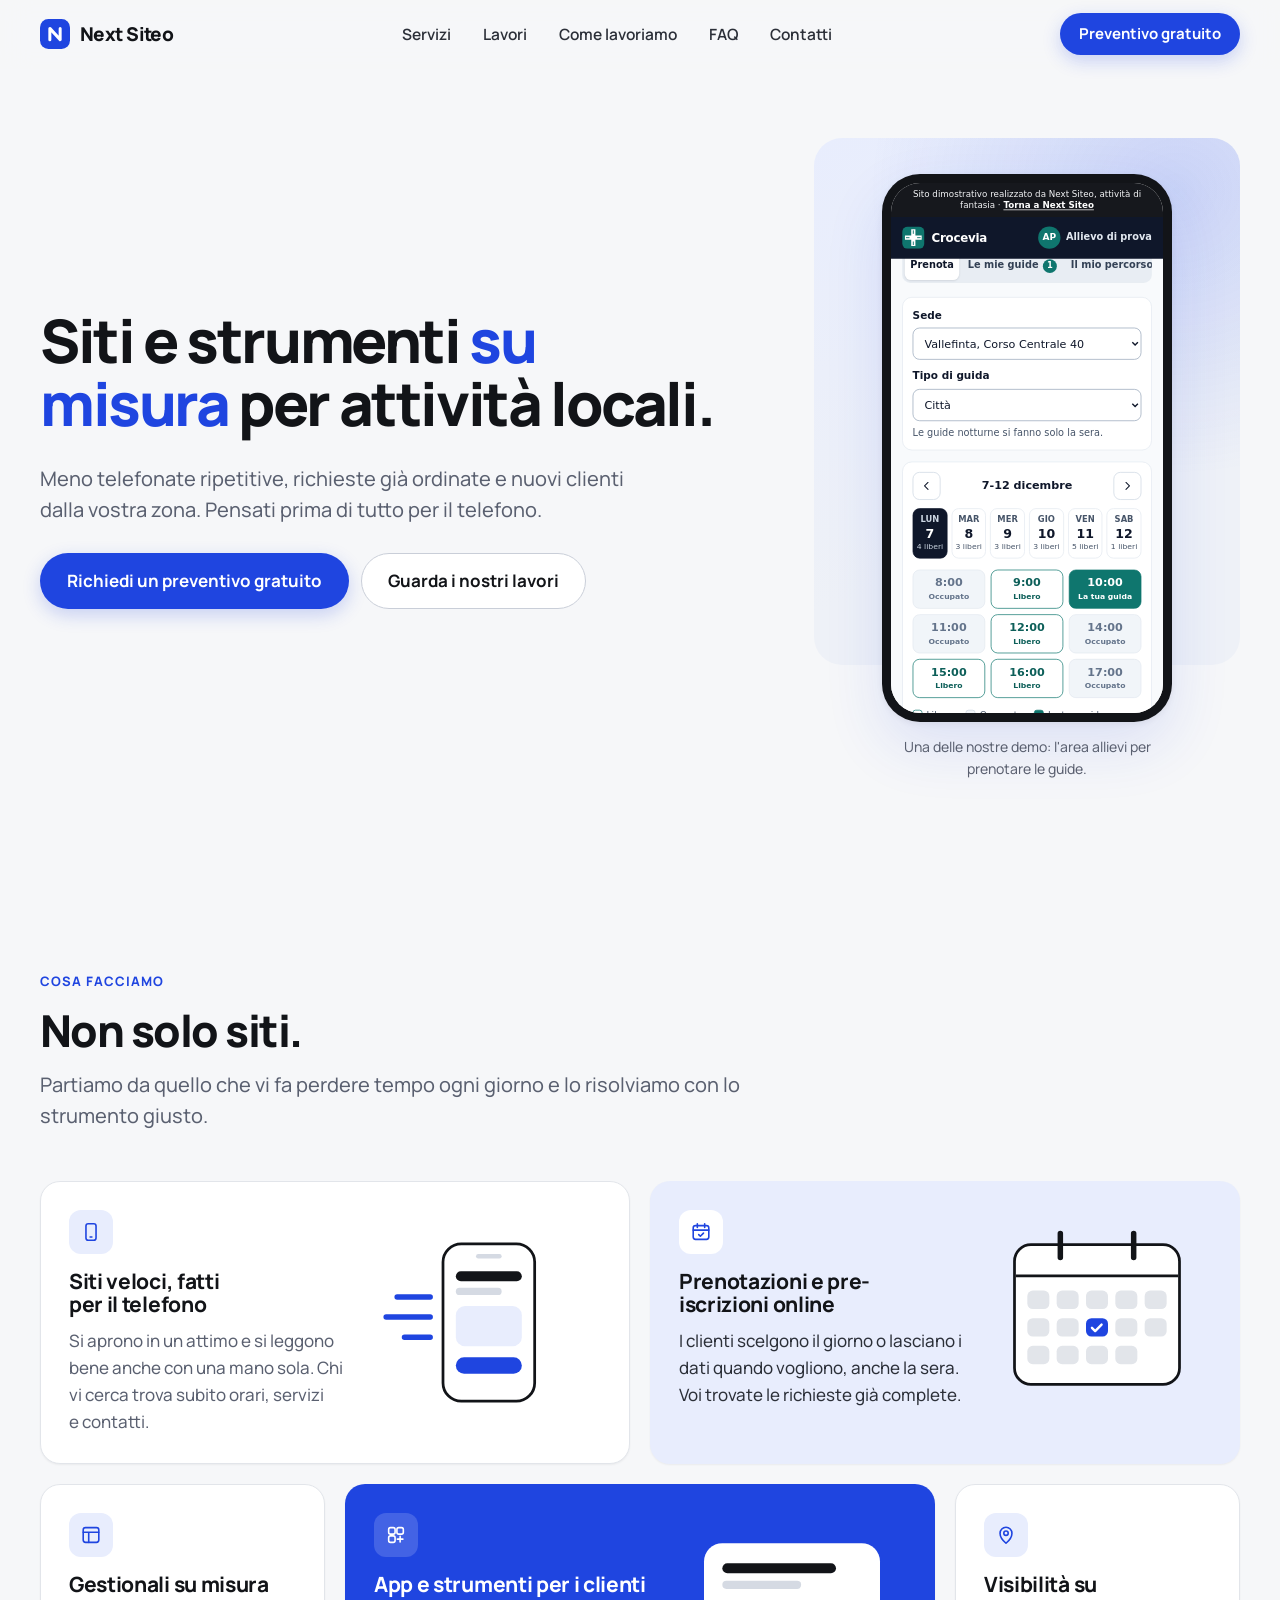
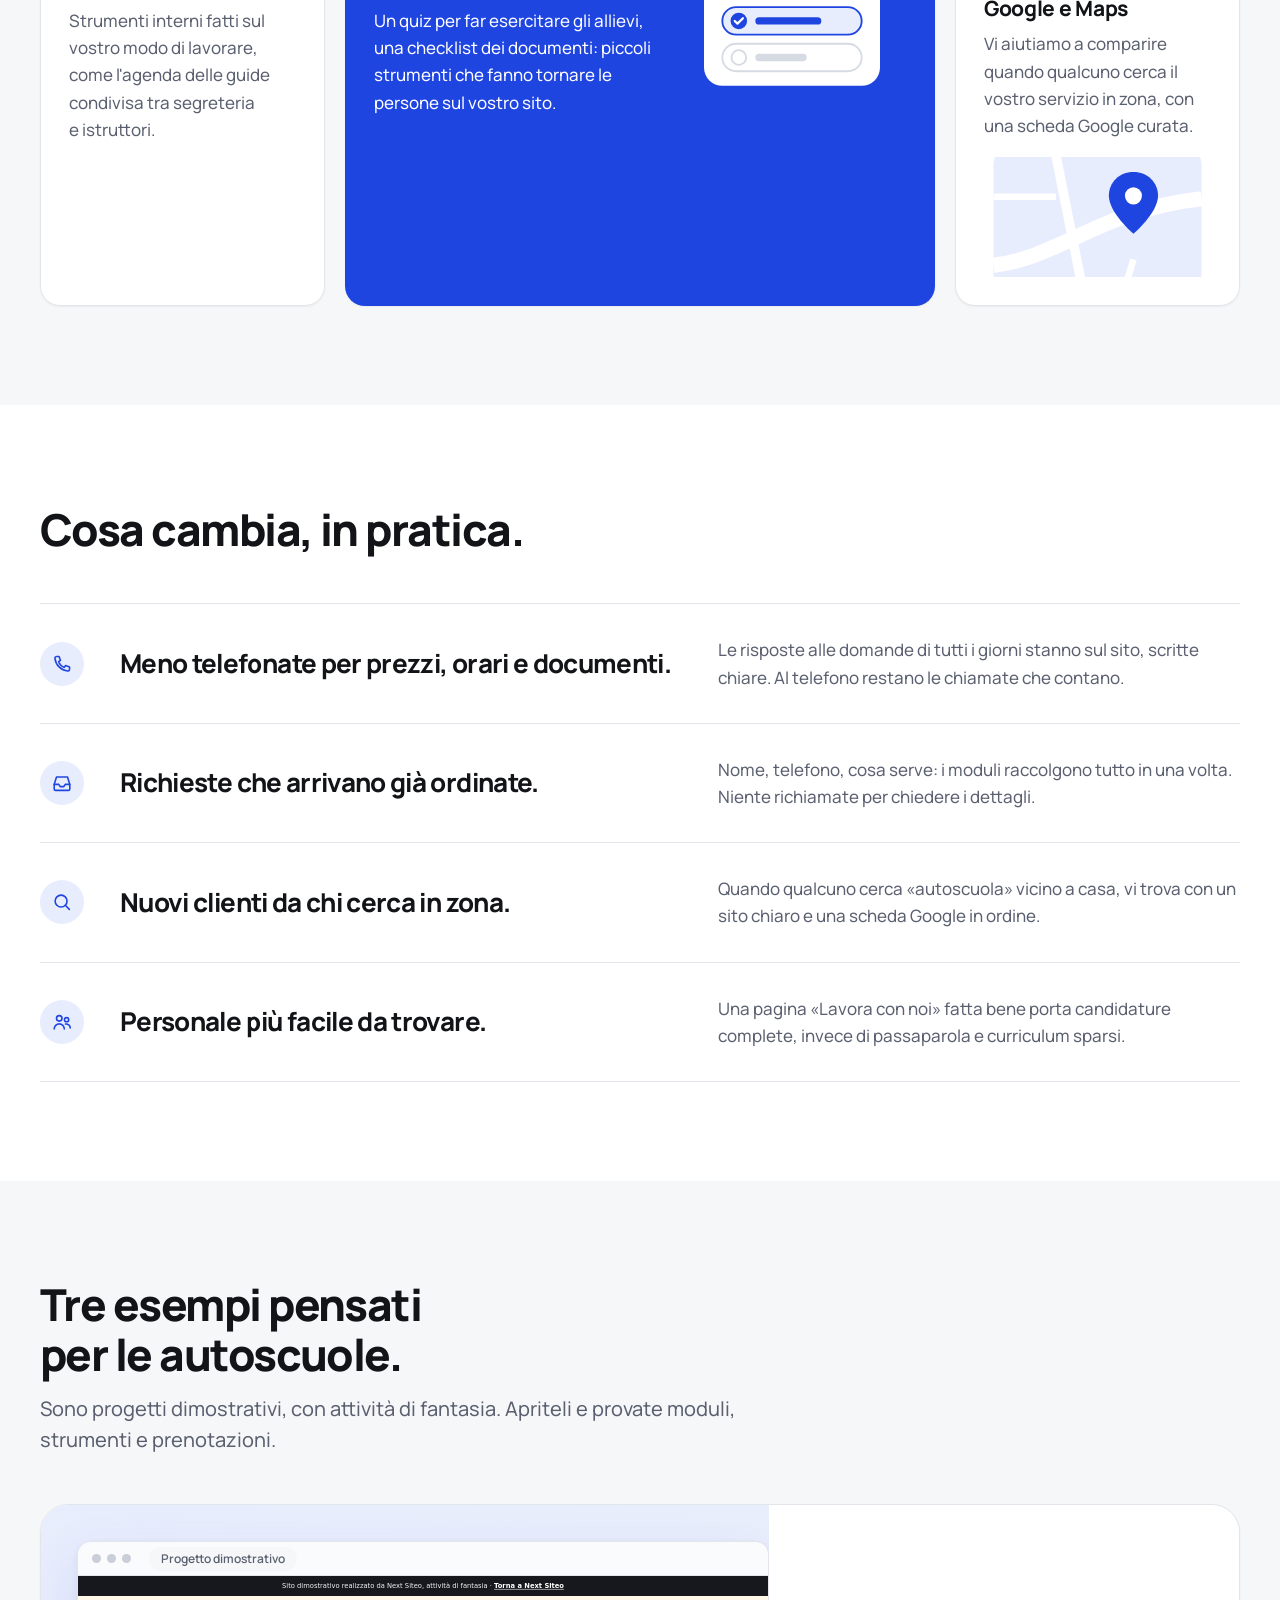
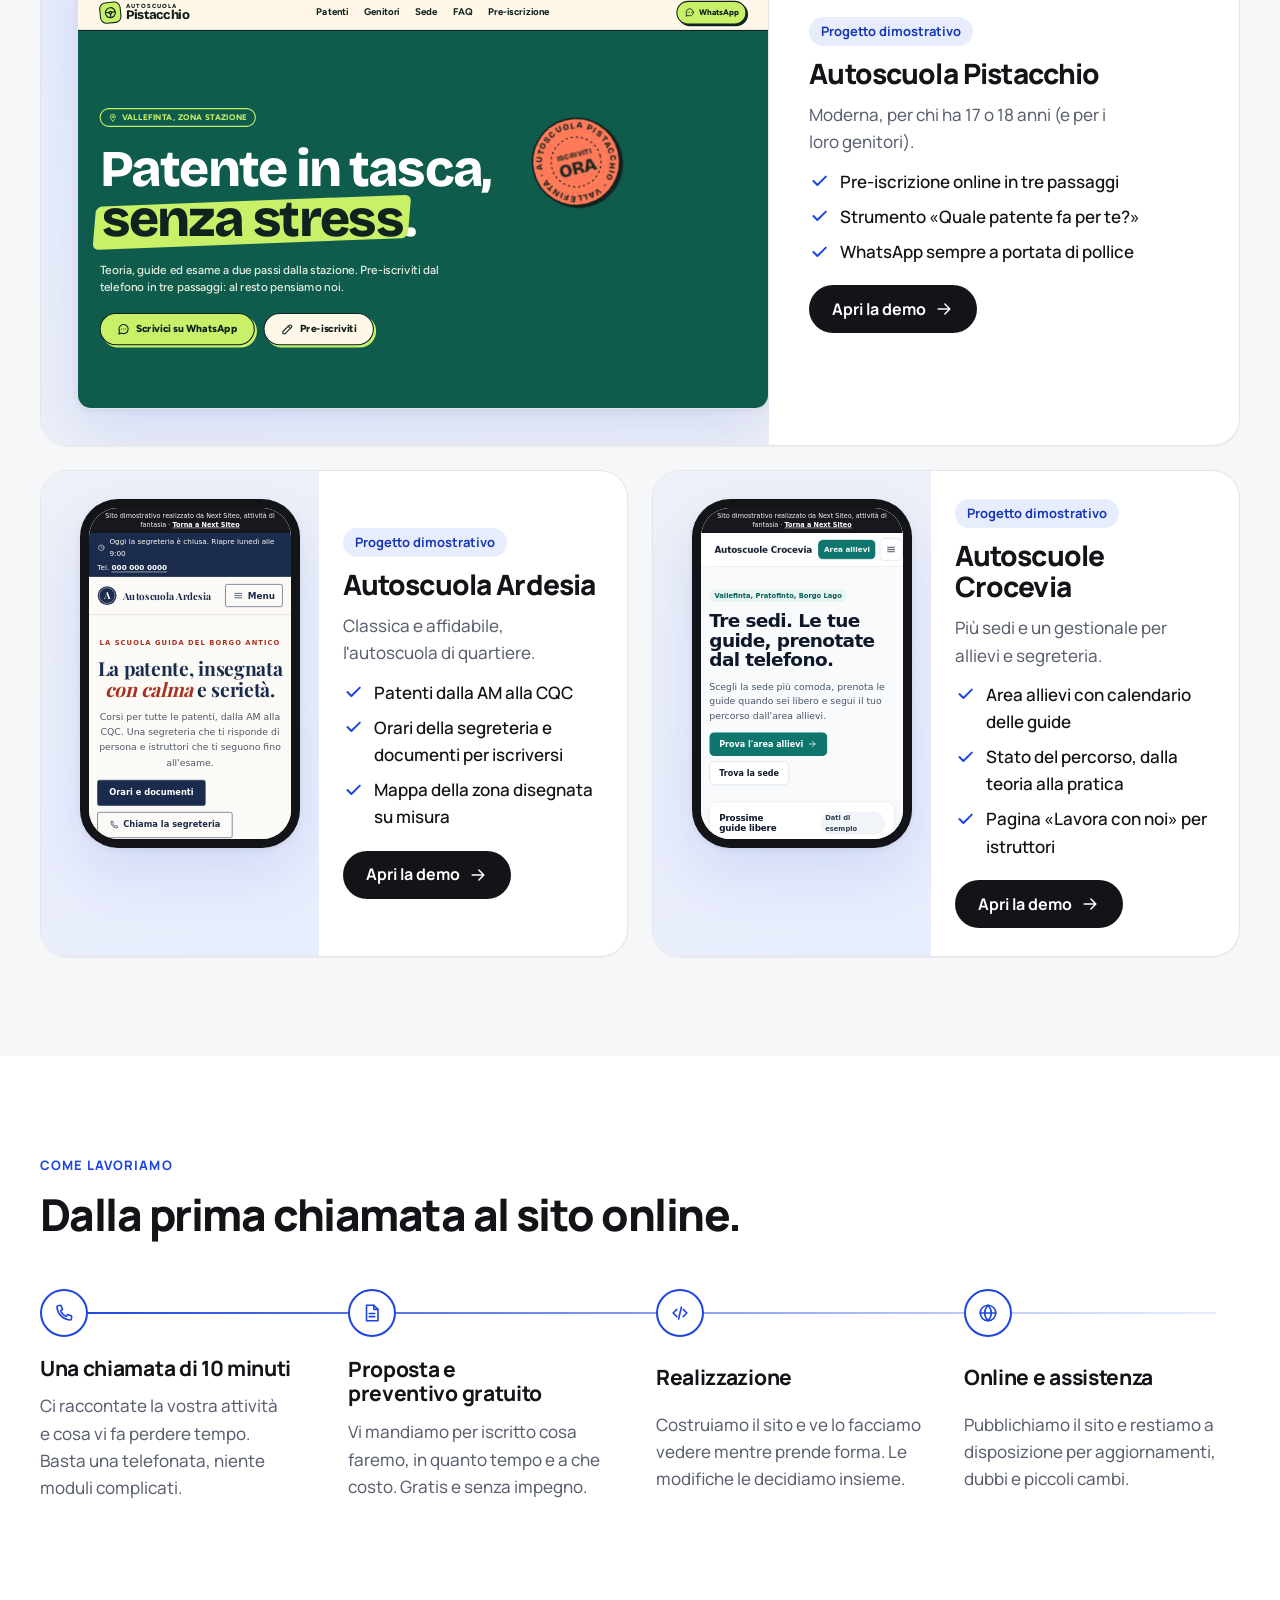
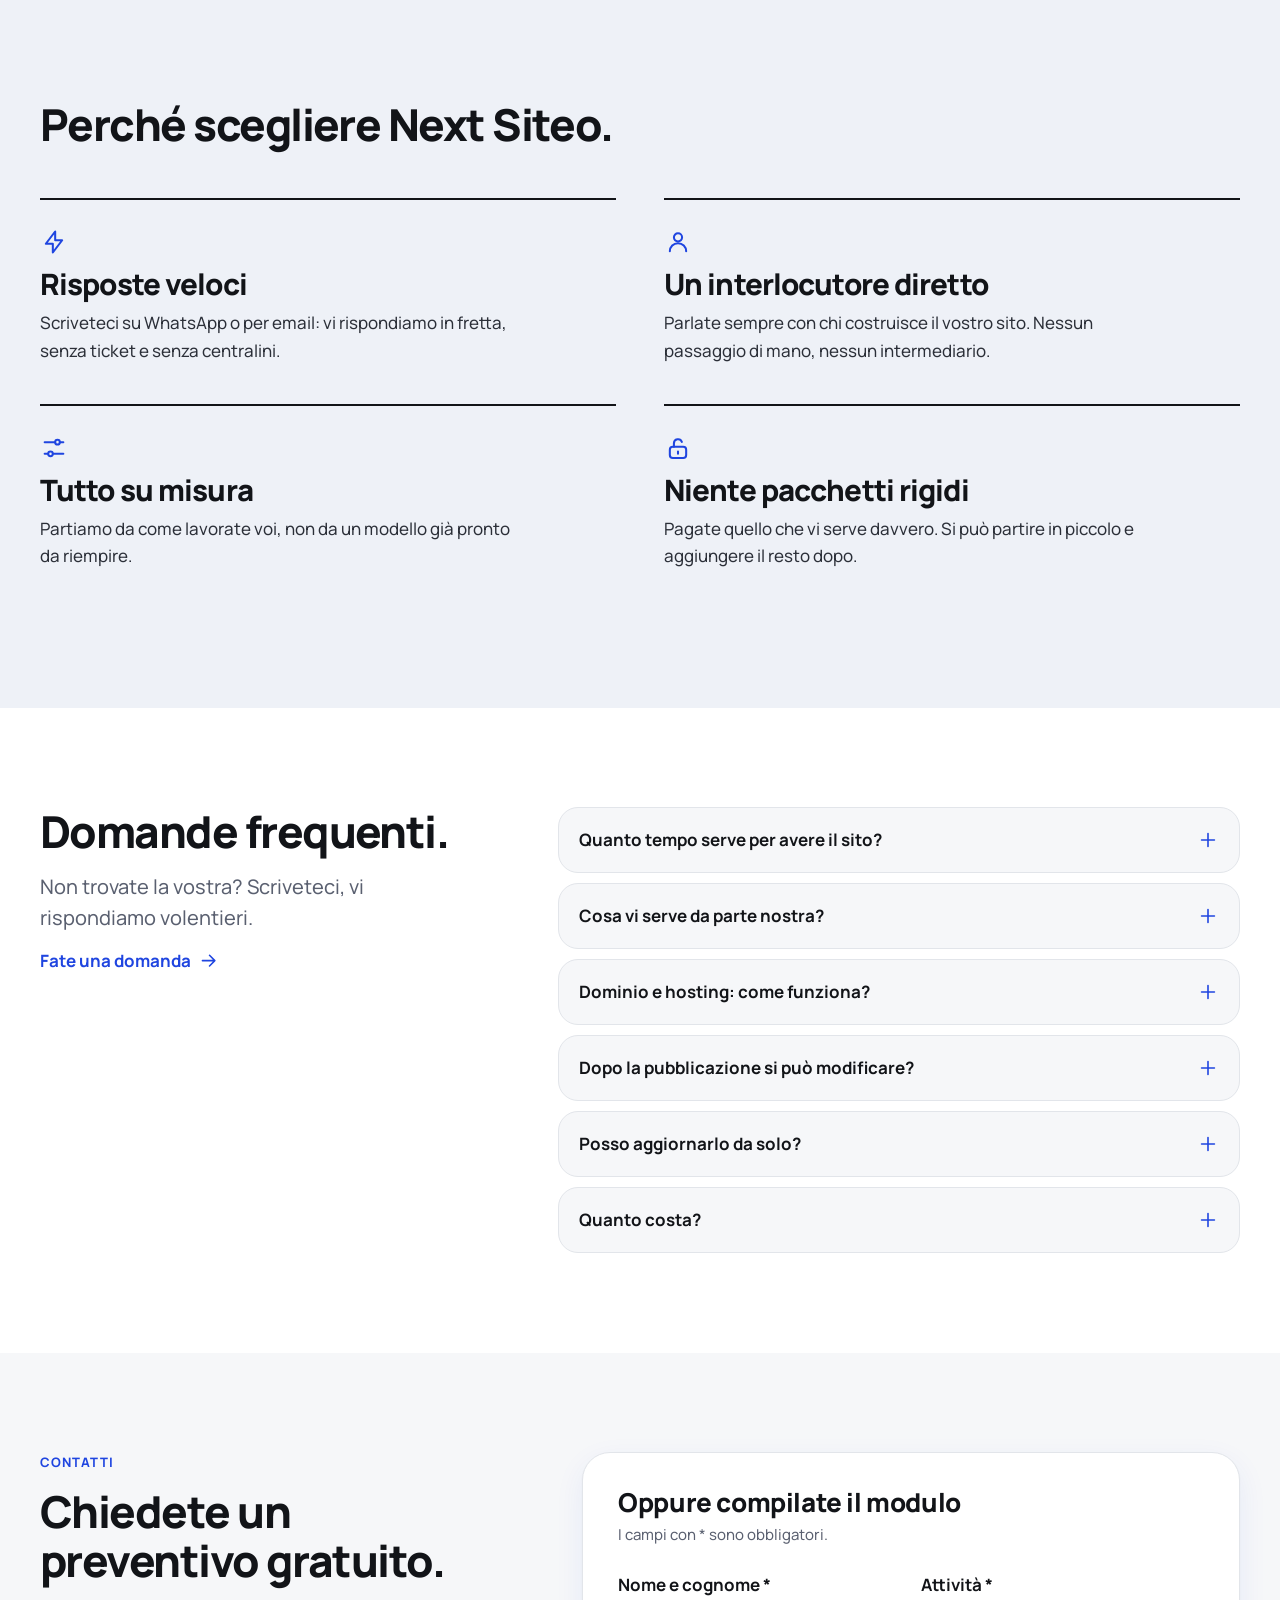
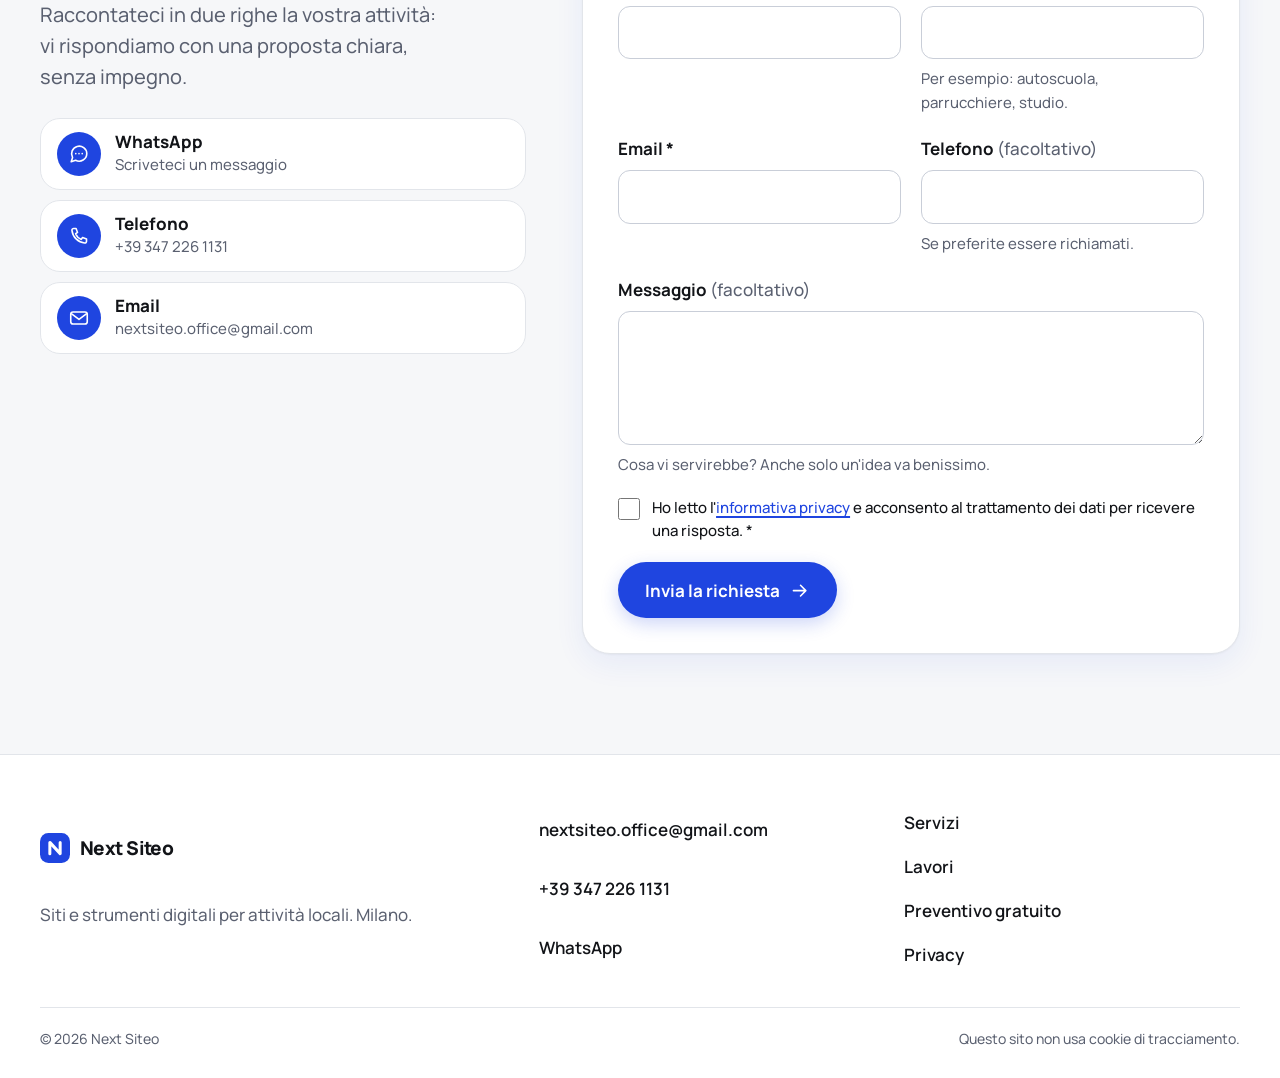
==== commit 26907dc6: "Update index.html" ====
--- a/index.html
+++ b/index.html
@@ -450,10 +450,10 @@
 
           <!--
             !!! ENDPOINT FORMSPREE DA SOSTITUIRE !!!
-            Sostituire https://formspree.io/f/XXXXXXX con l'indirizzo del vostro modulo Formspree
+            Sostituire https://formspree.io/f/xrpeanrd con l'indirizzo del vostro modulo Formspree
             (vedi README, punto 6). Finché resta XXXXXXX, il pulsante apre un'email già compilata.
           -->
-          <form class="form" action="https://formspree.io/f/XXXXXXX" method="POST" novalidate data-contact-form>
+          <form class="form" action="https://formspree.io/f/xrpeanrd" method="POST" novalidate data-contact-form>
             <div class="form__summary" data-form-summary tabindex="-1" hidden>
               <p><strong>Controllate questi campi:</strong></p>
               <ul data-form-summary-list></ul>
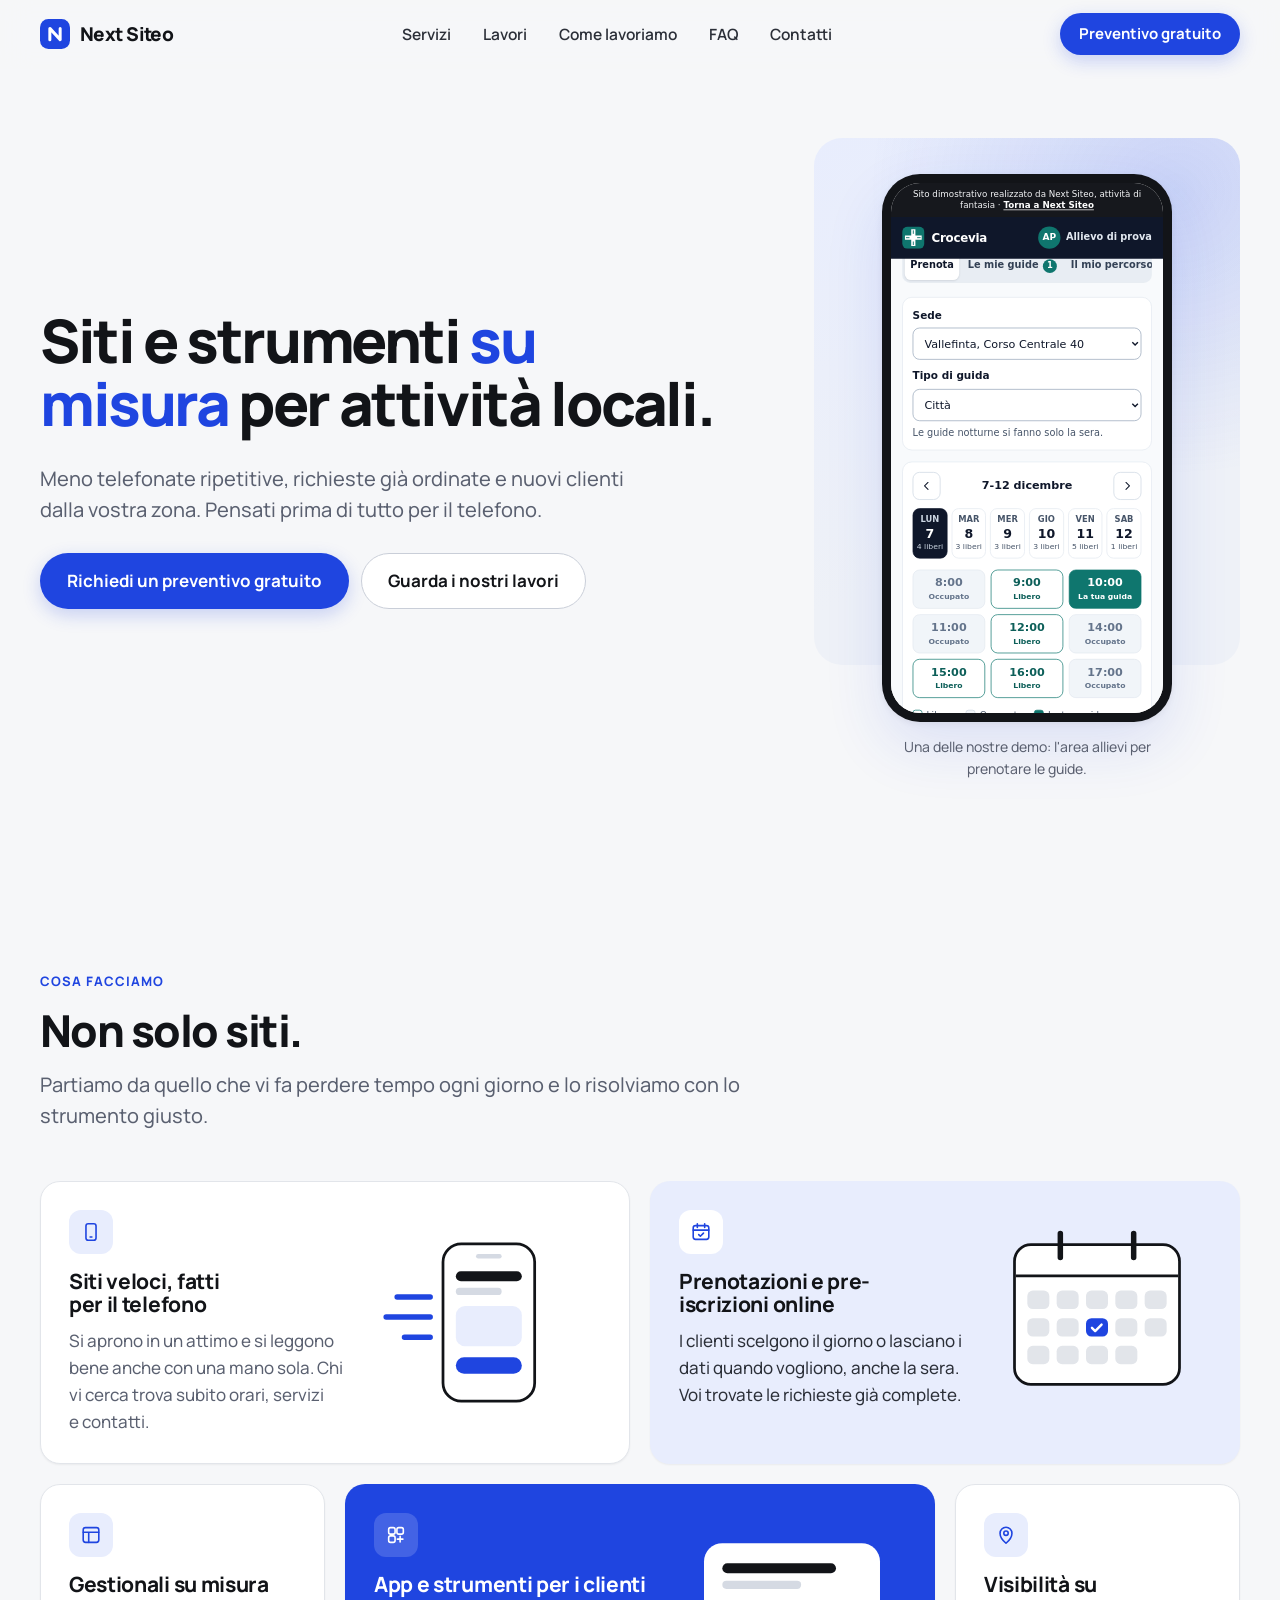
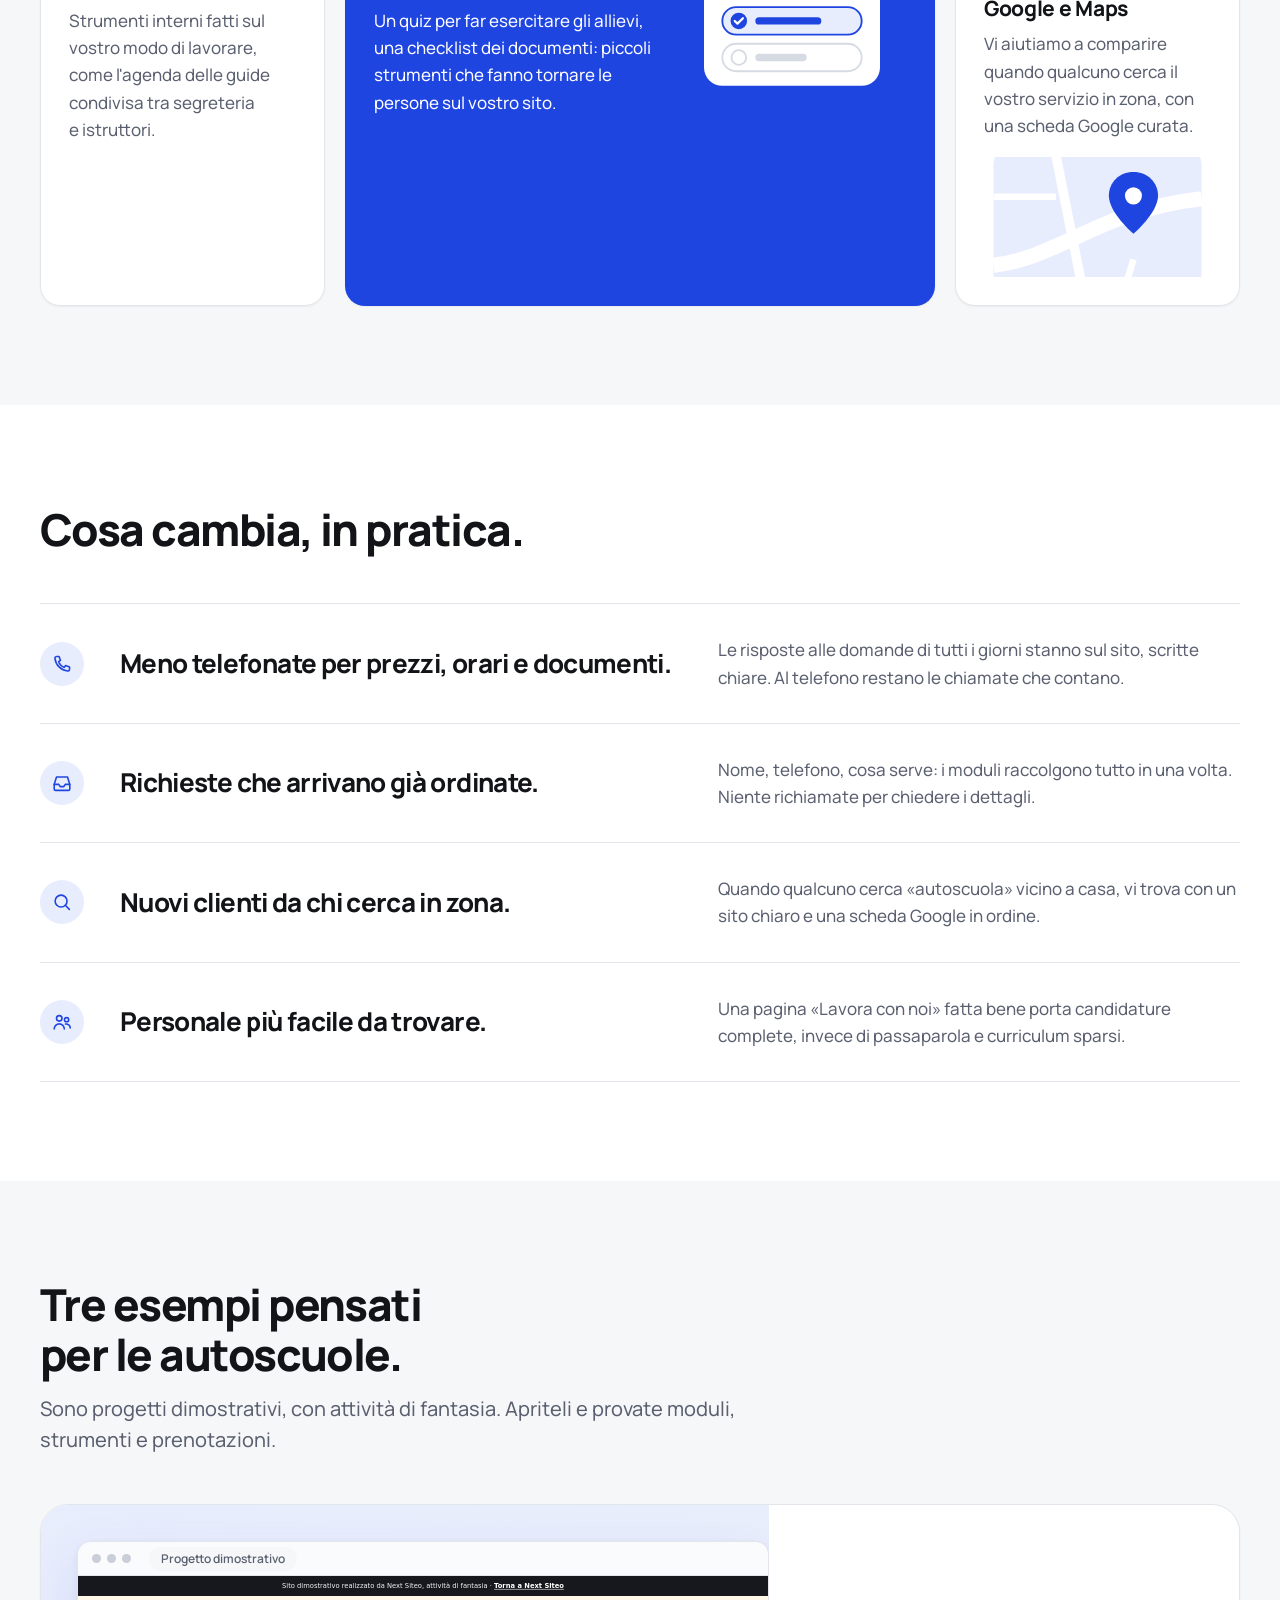
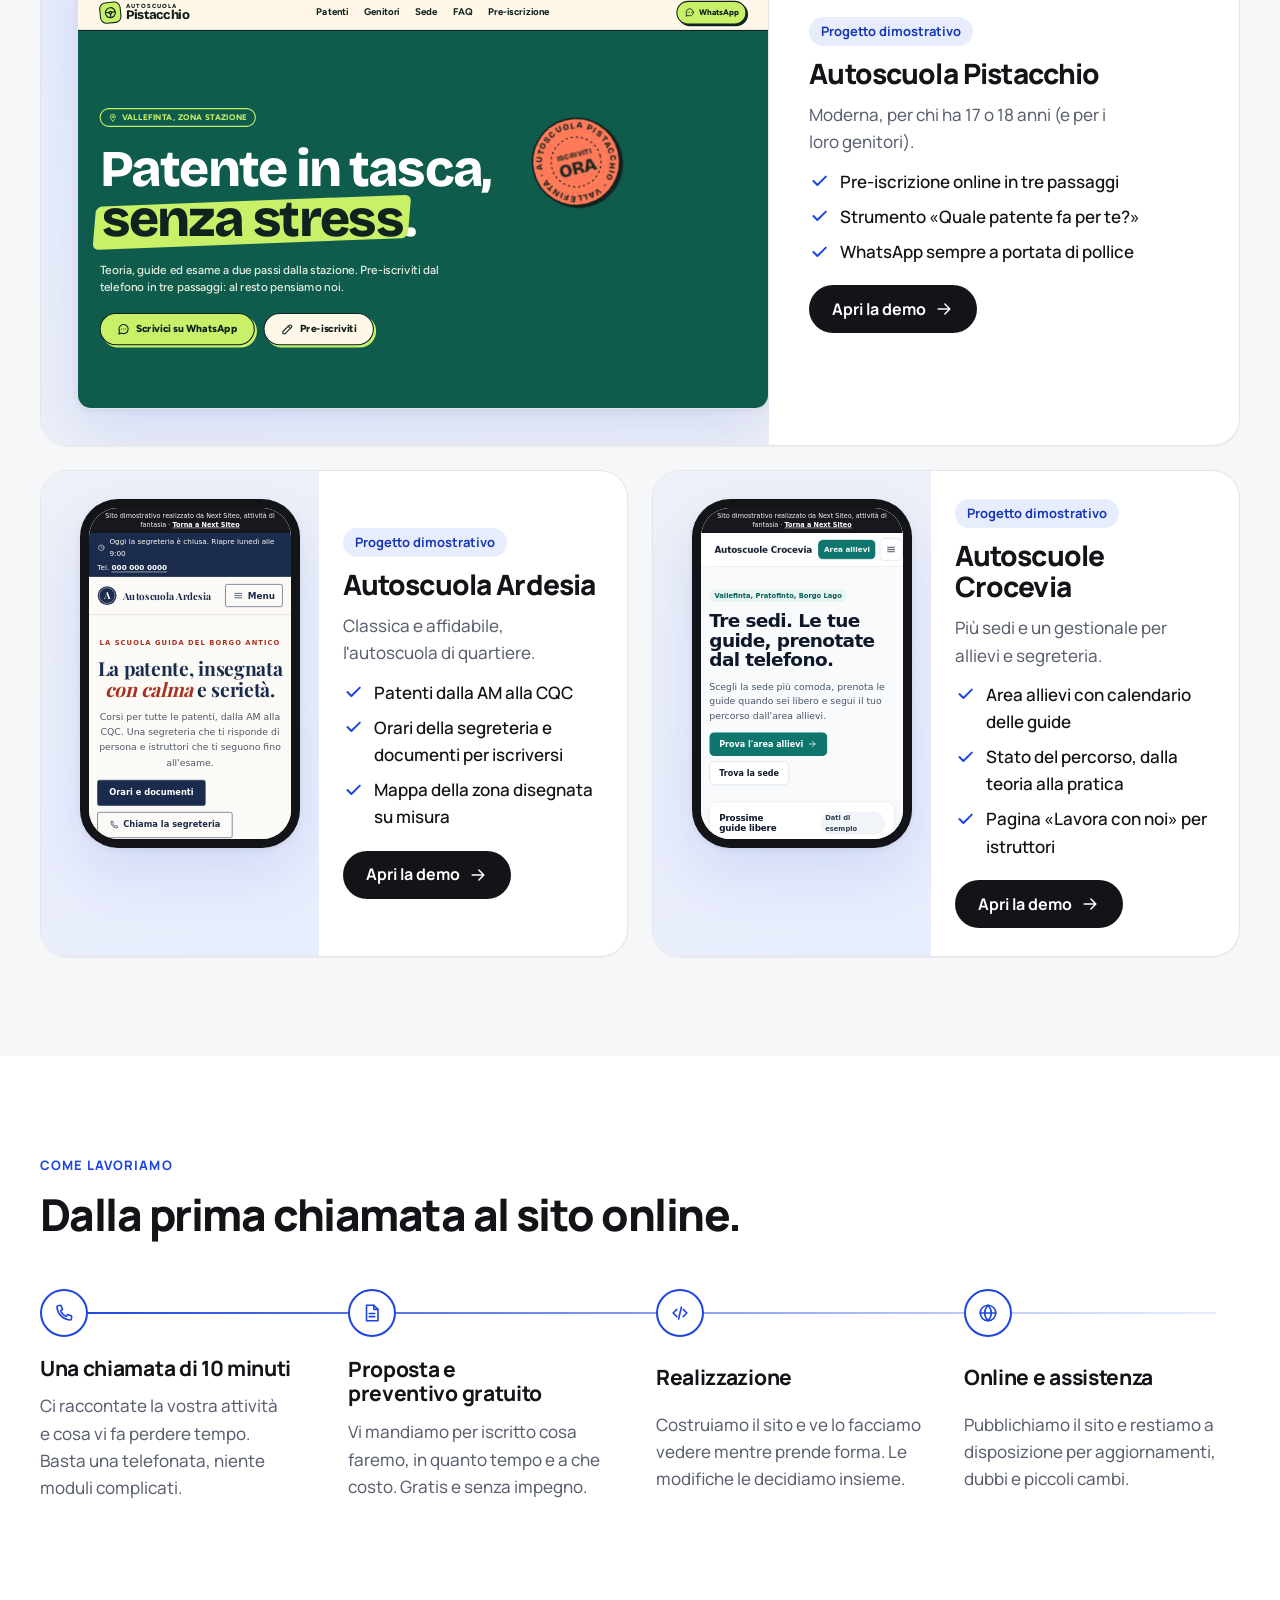
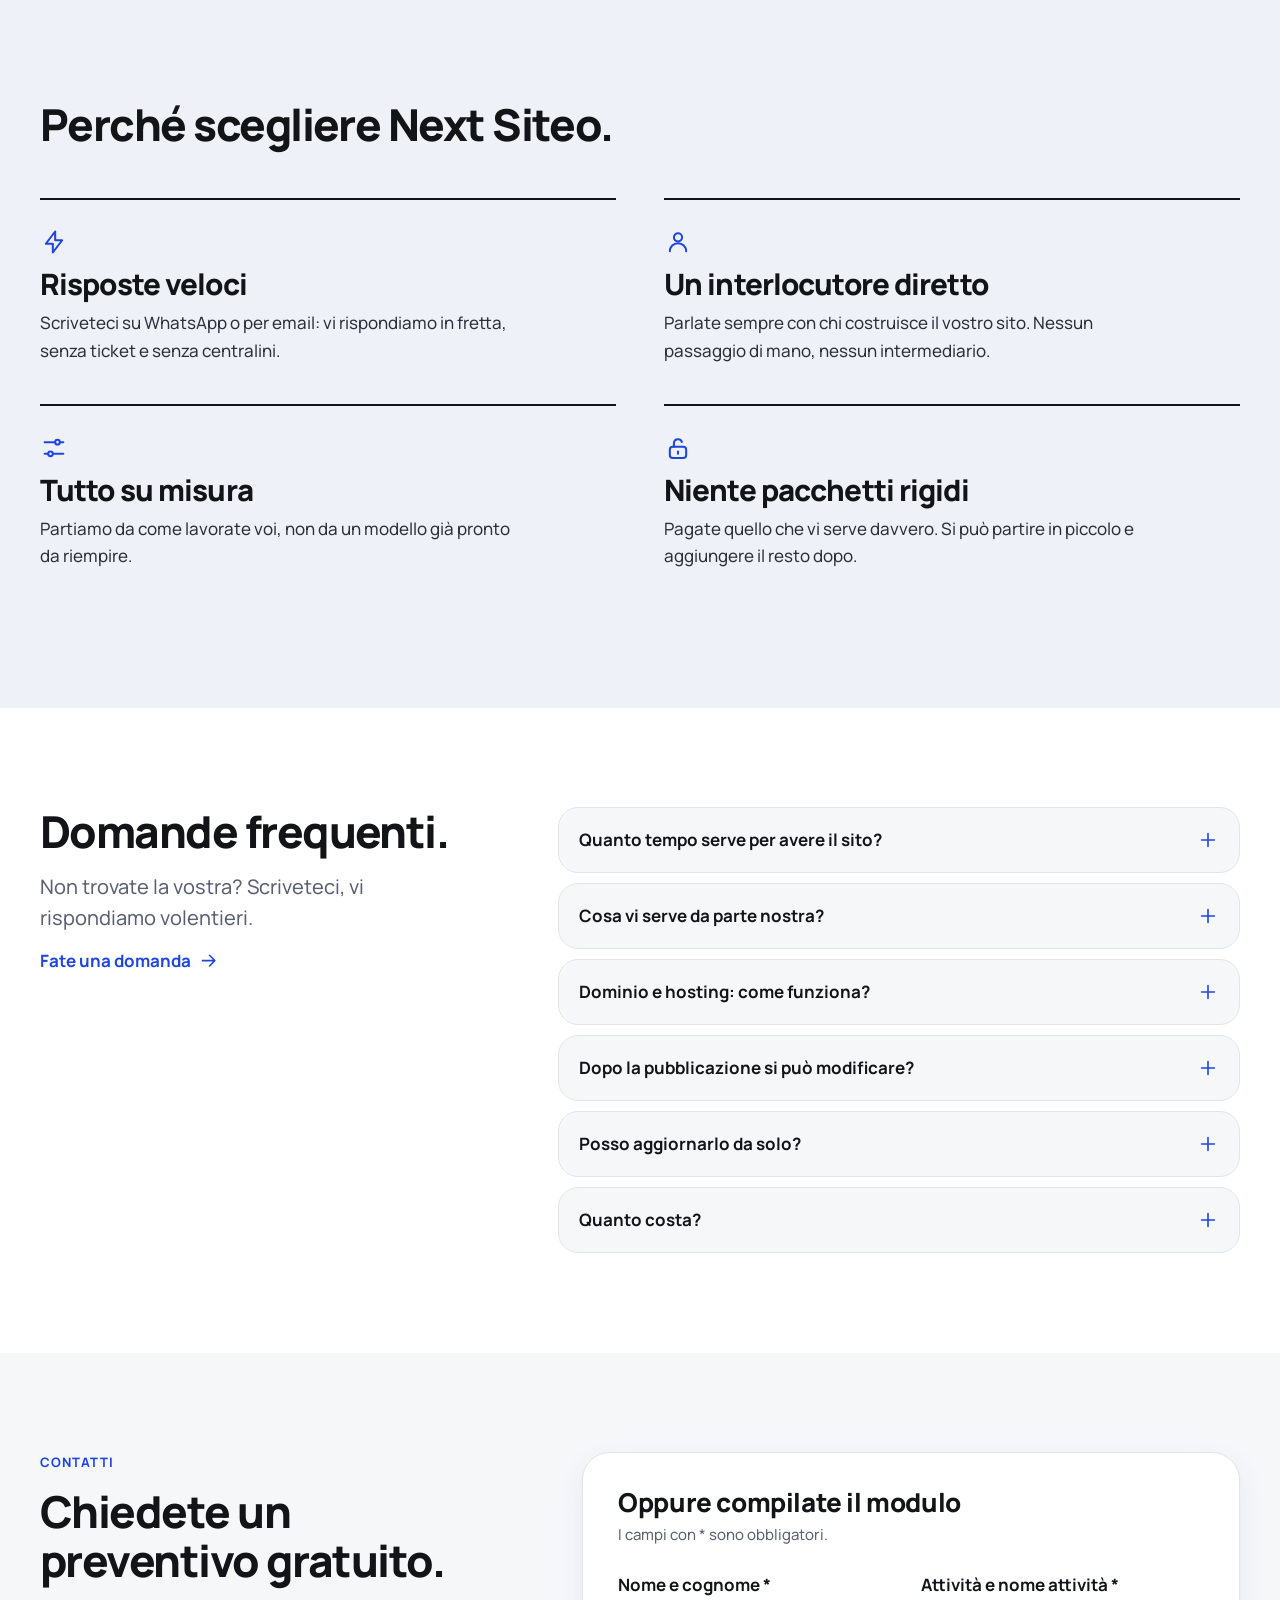
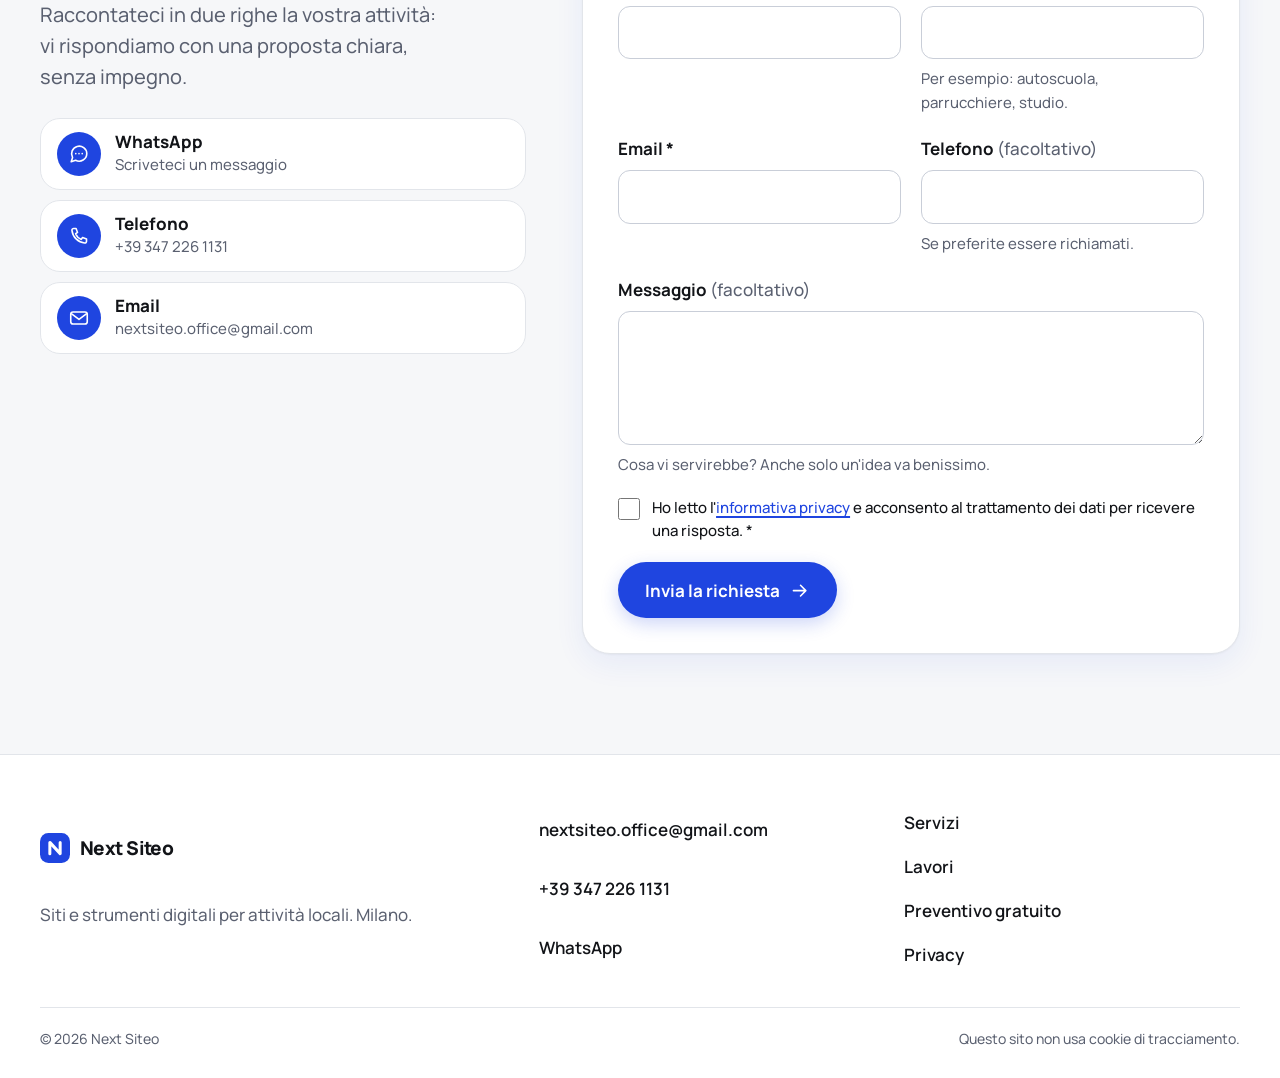
==== commit 4cd80183: "Update label for activity input field" ====
--- a/index.html
+++ b/index.html
@@ -466,7 +466,7 @@
                 <p class="field__error" id="f-nome-err" hidden></p>
               </div>
               <div class="field">
-                <label for="f-attivita">Attività *</label>
+                <label for="f-attivita">Attività e nome attività *</label>
                 <input id="f-attivita" name="attivita" type="text" autocomplete="organization" required aria-describedby="f-attivita-hint f-attivita-err">
                 <p class="field__hint" id="f-attivita-hint">Per esempio: autoscuola, parrucchiere, studio.</p>
                 <p class="field__error" id="f-attivita-err" hidden></p>
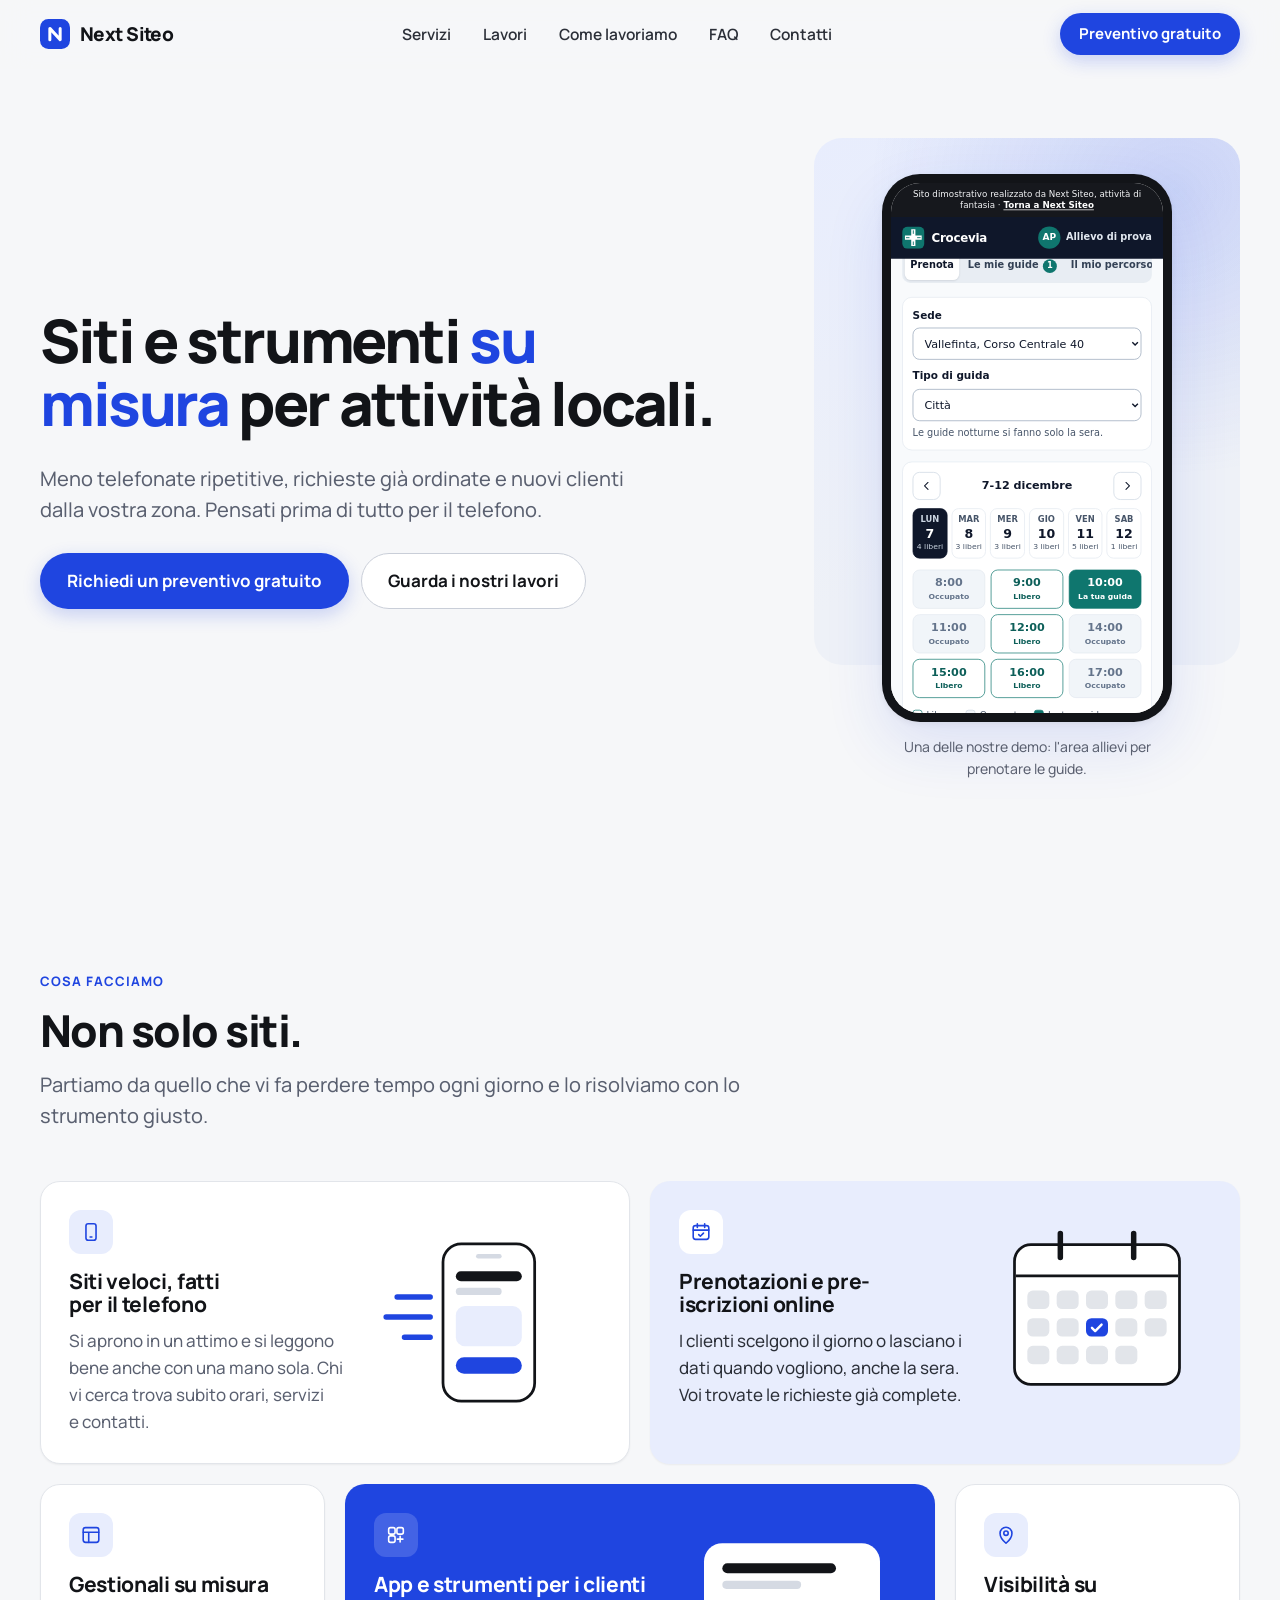
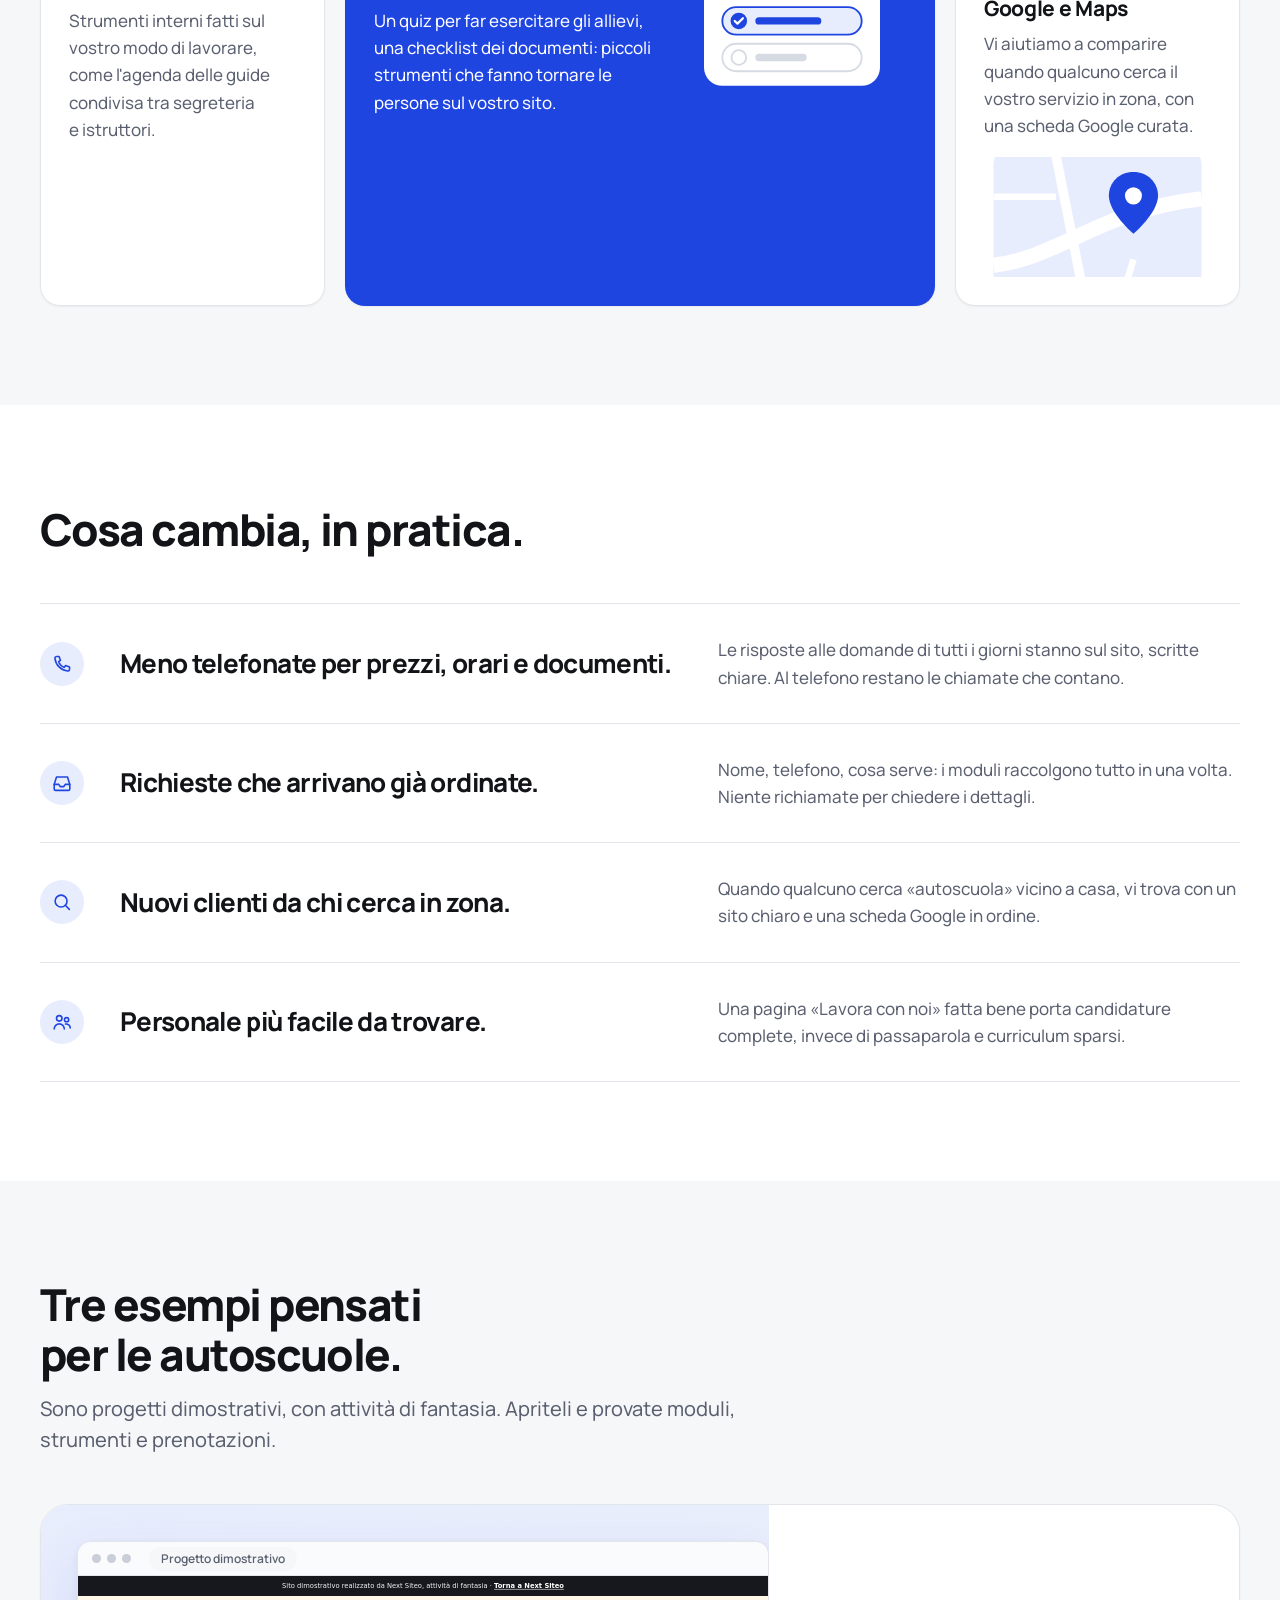
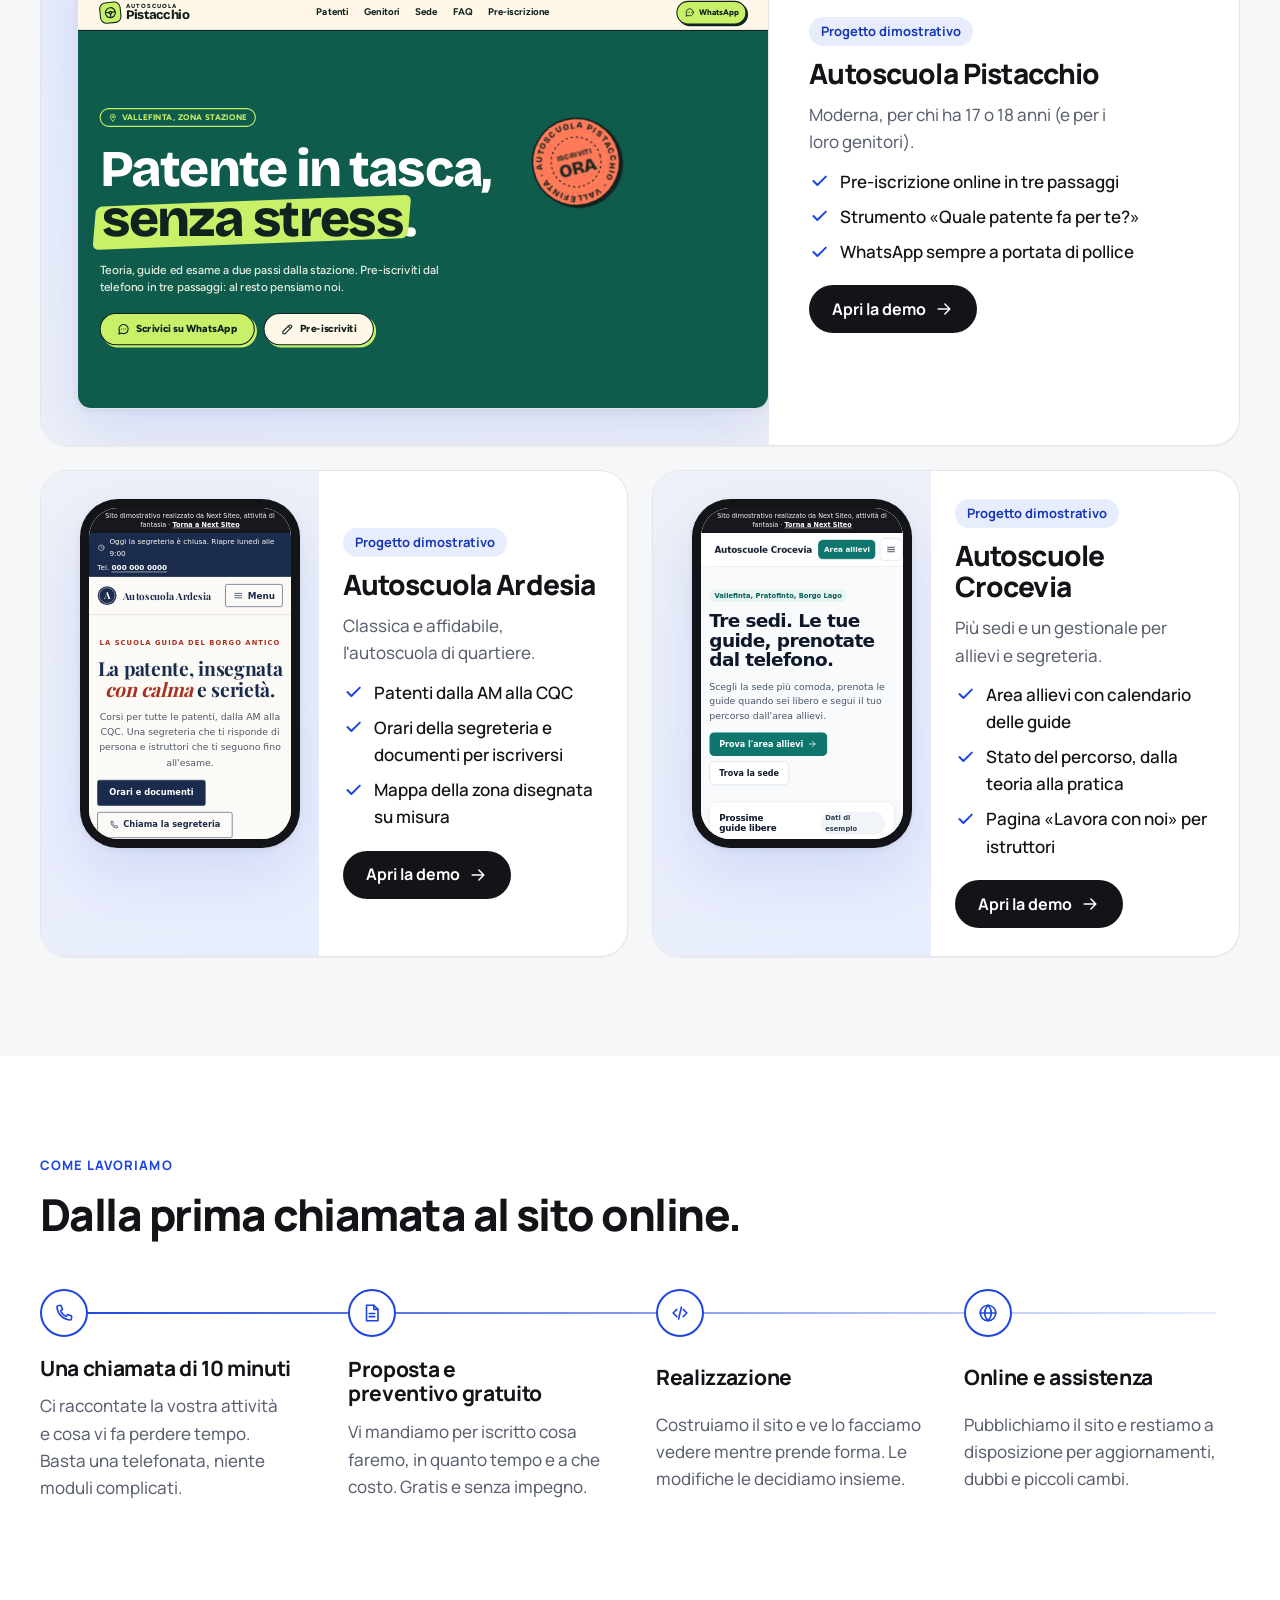
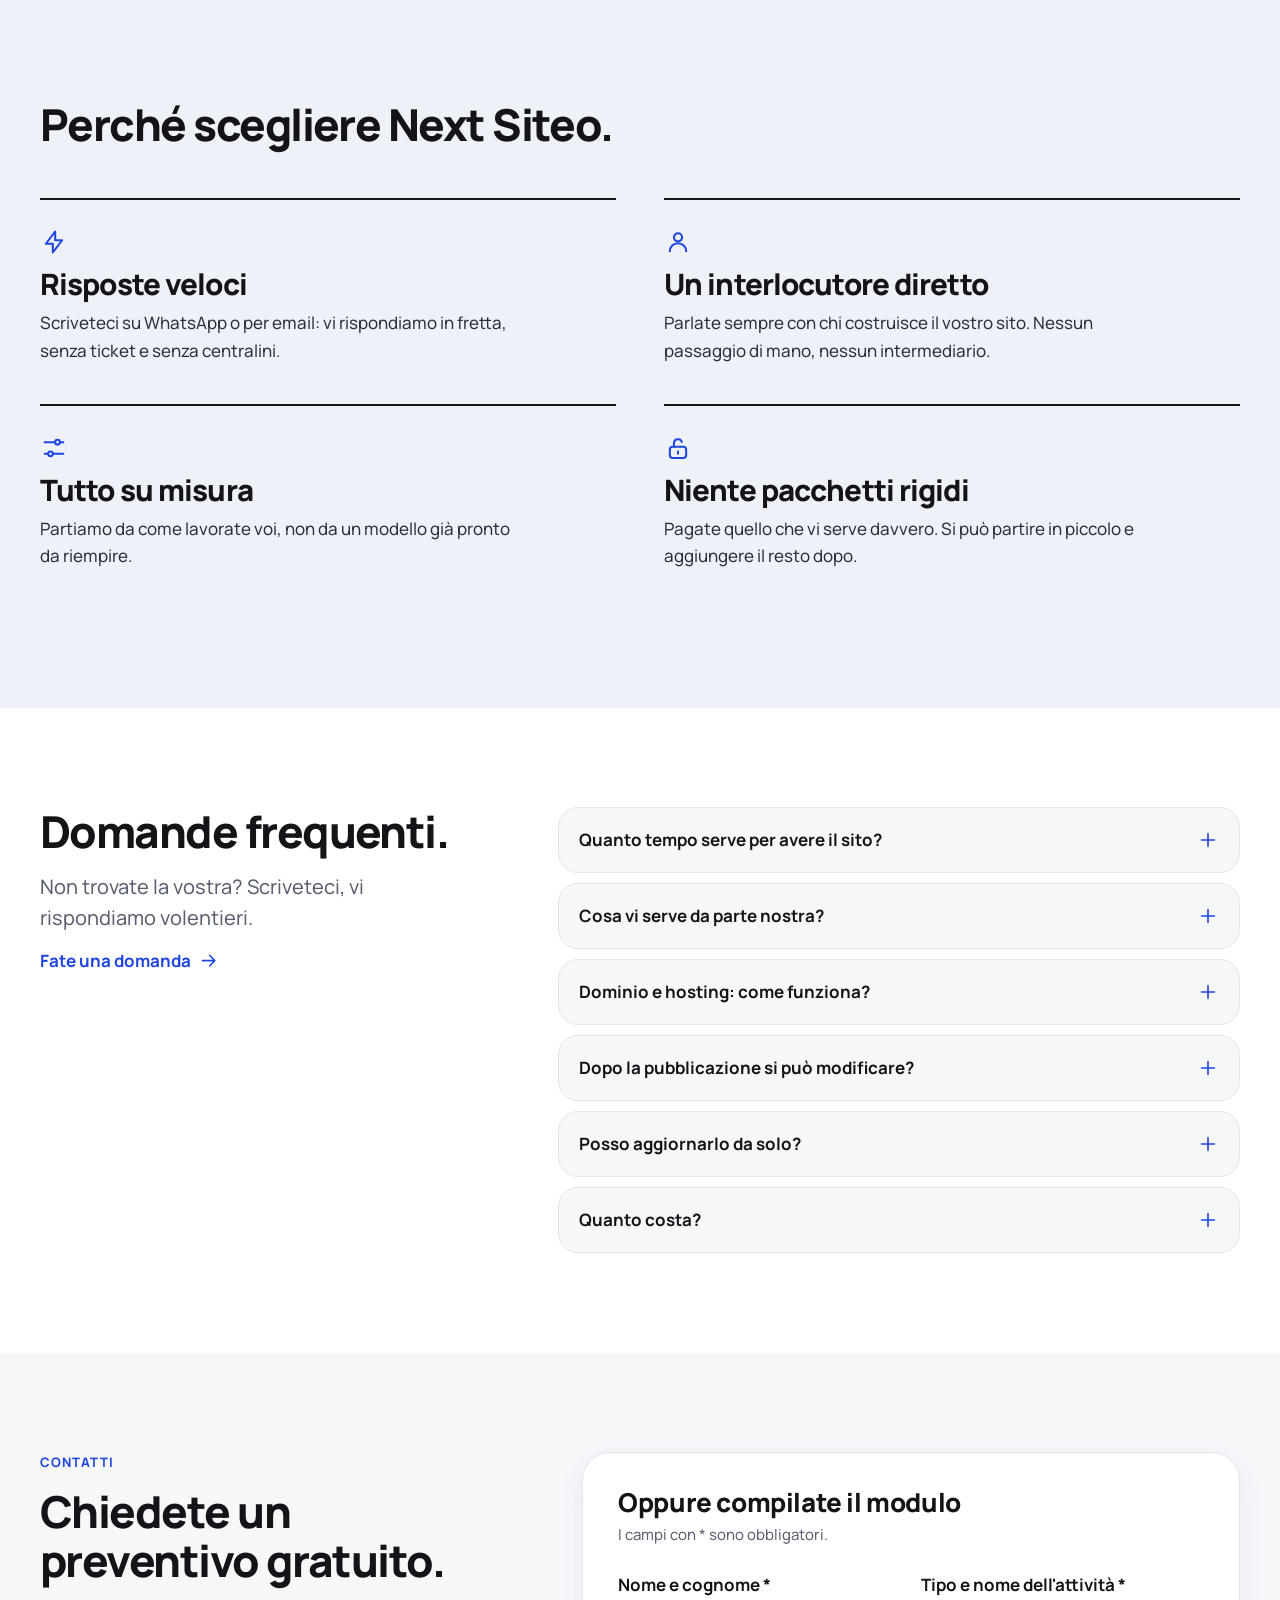
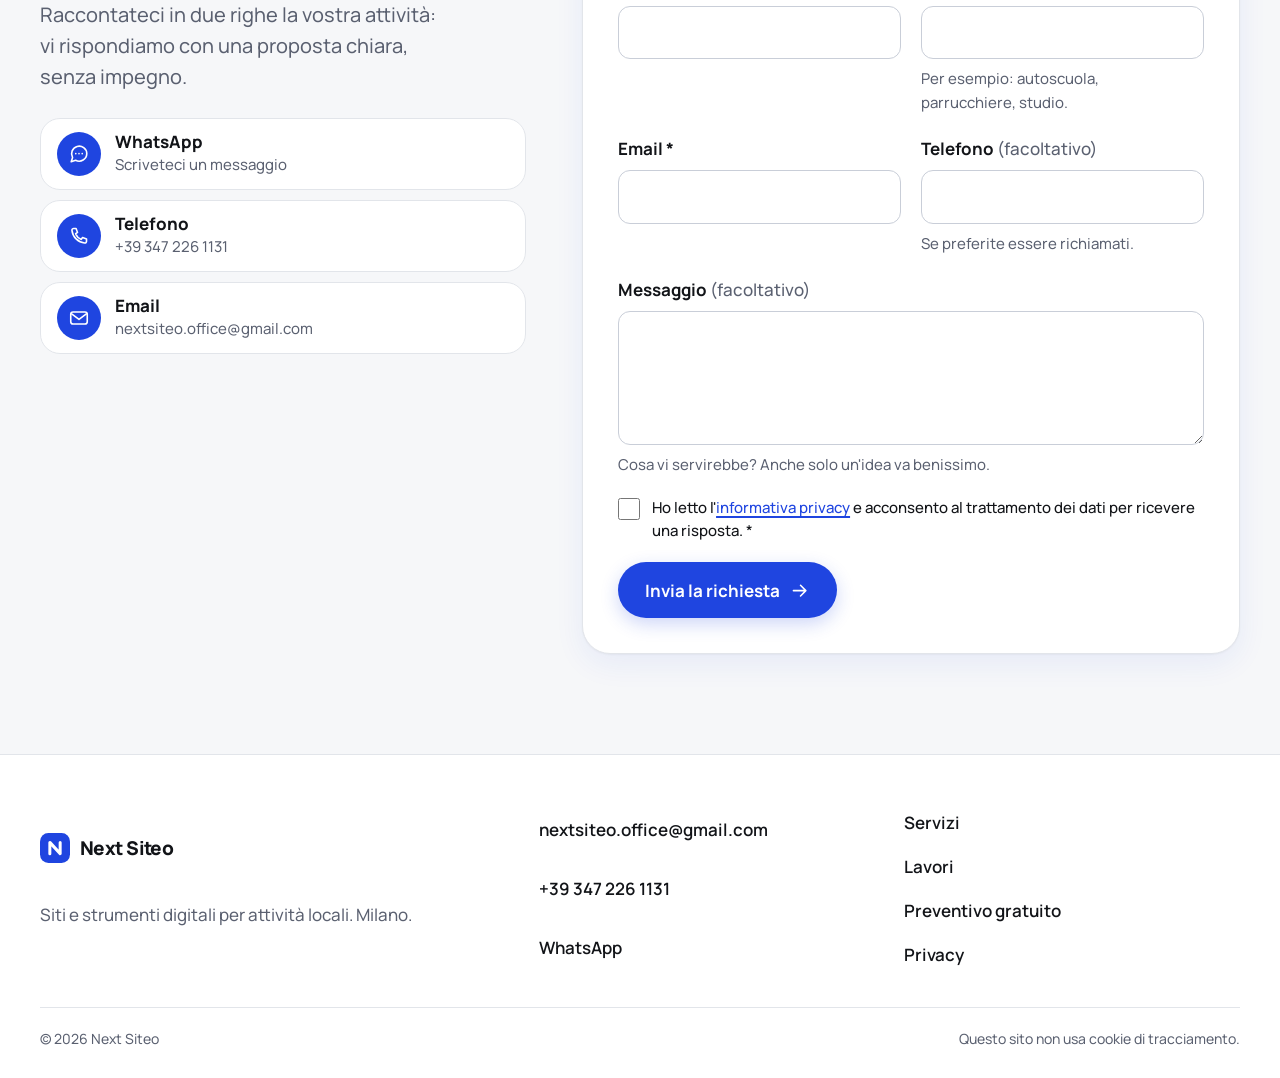
==== commit c4e92b1a: "Update label text for activity input field" ====
--- a/index.html
+++ b/index.html
@@ -466,7 +466,7 @@
                 <p class="field__error" id="f-nome-err" hidden></p>
               </div>
               <div class="field">
-                <label for="f-attivita">Attività e nome attività *</label>
+                <label for="f-attivita">Tipo e nome dell'attività *</label>
                 <input id="f-attivita" name="attivita" type="text" autocomplete="organization" required aria-describedby="f-attivita-hint f-attivita-err">
                 <p class="field__hint" id="f-attivita-hint">Per esempio: autoscuola, parrucchiere, studio.</p>
                 <p class="field__error" id="f-attivita-err" hidden></p>
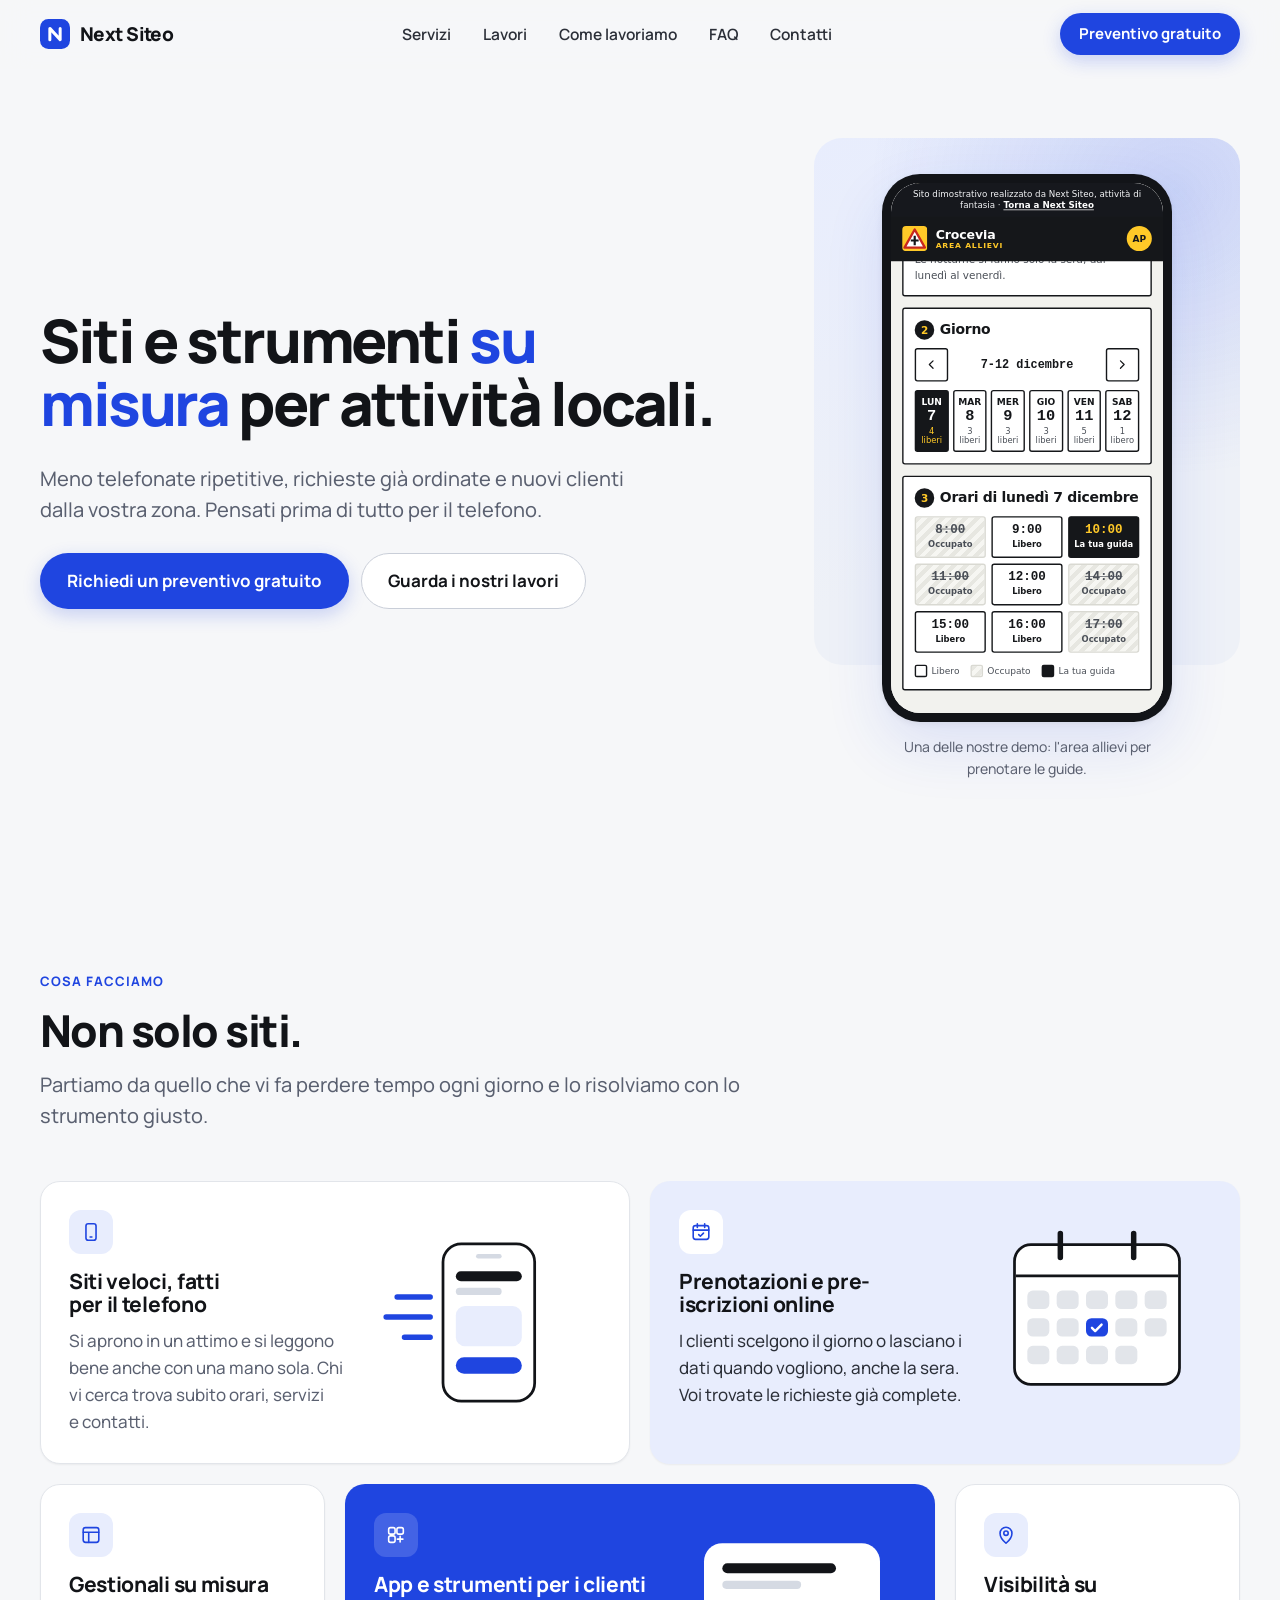
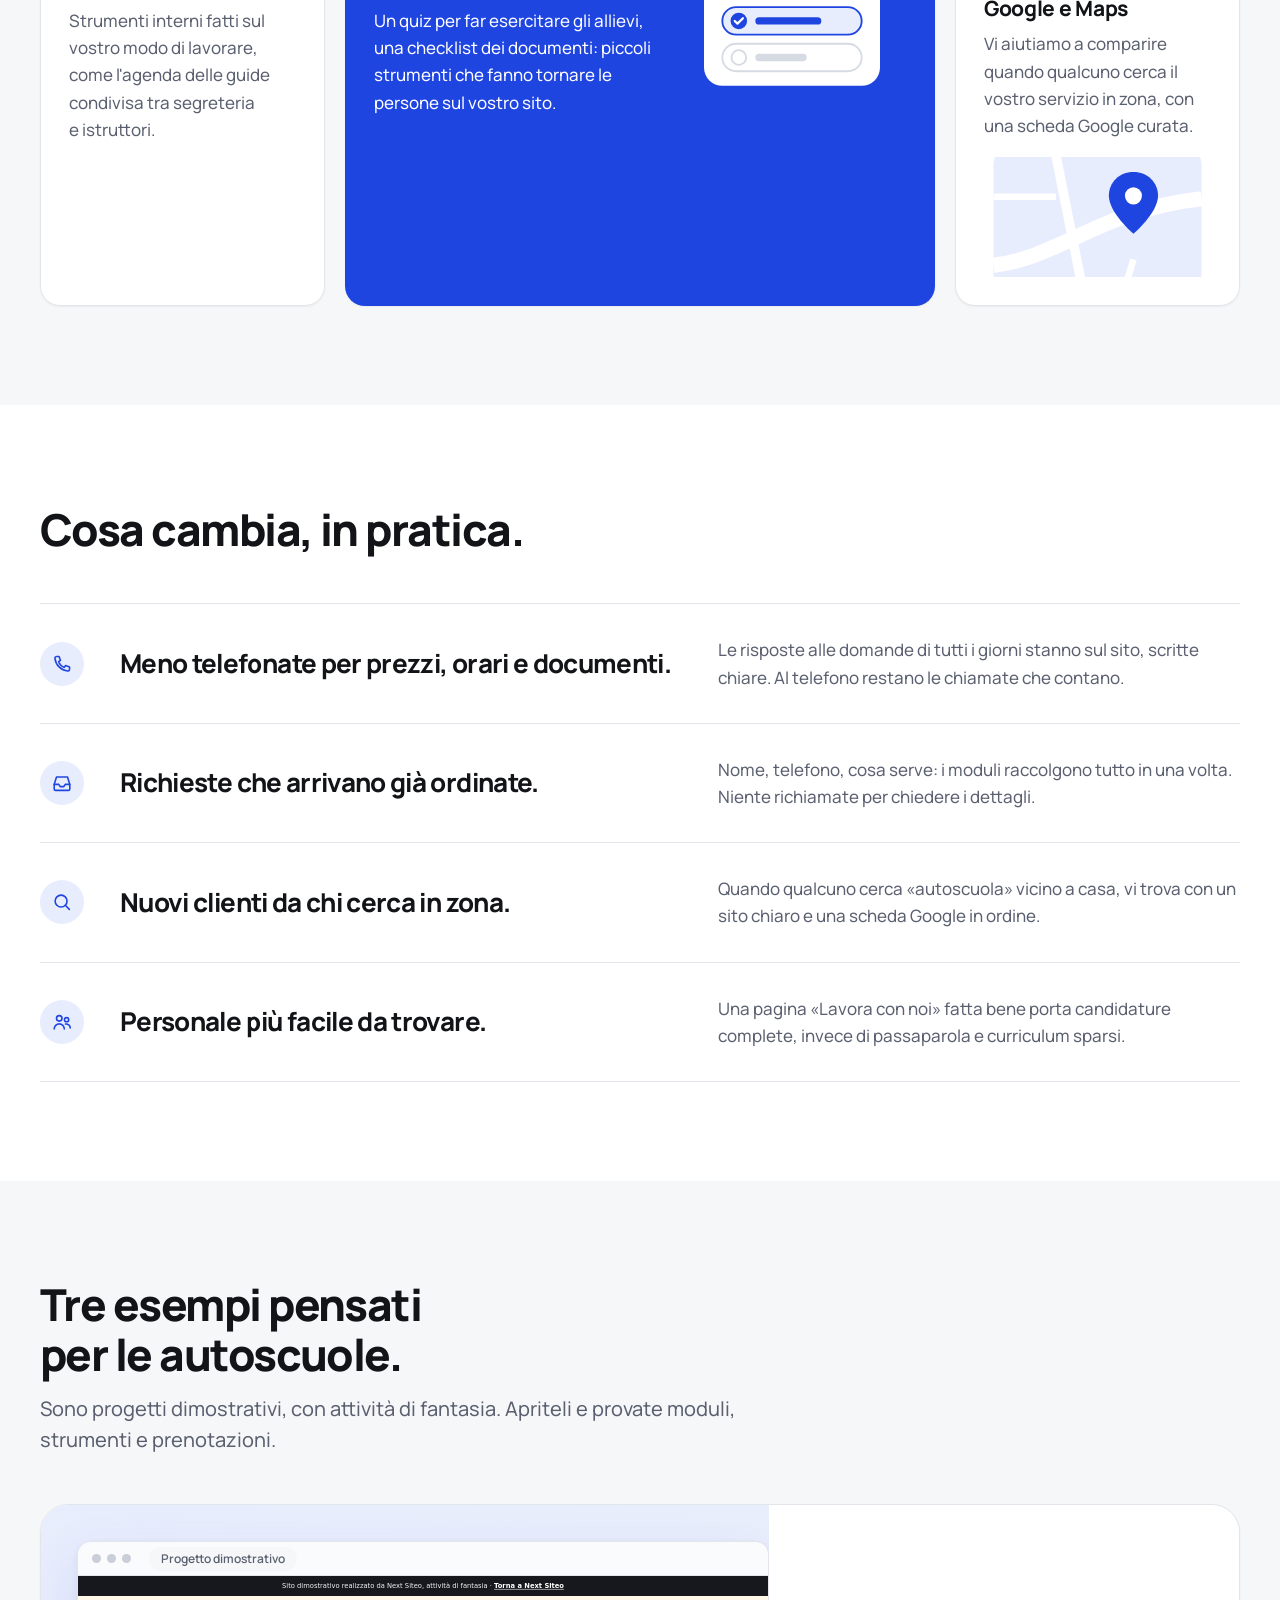
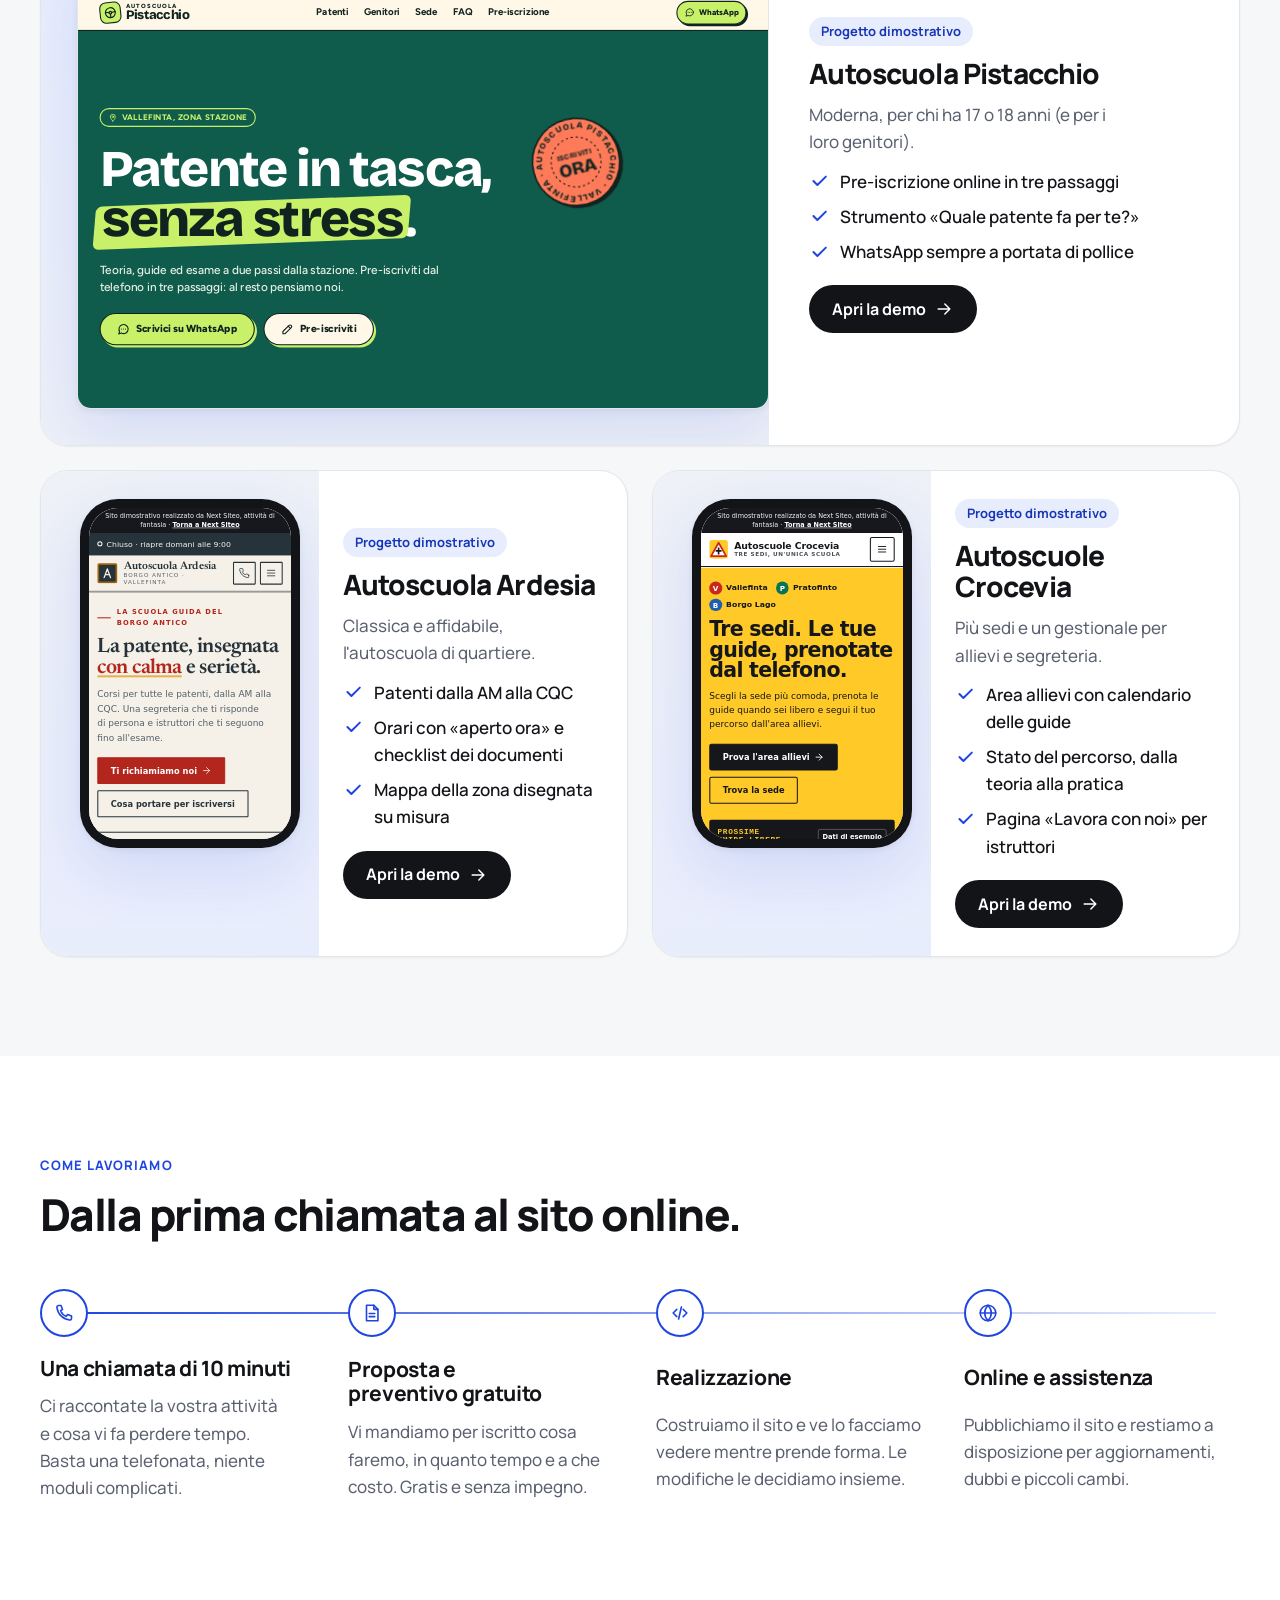
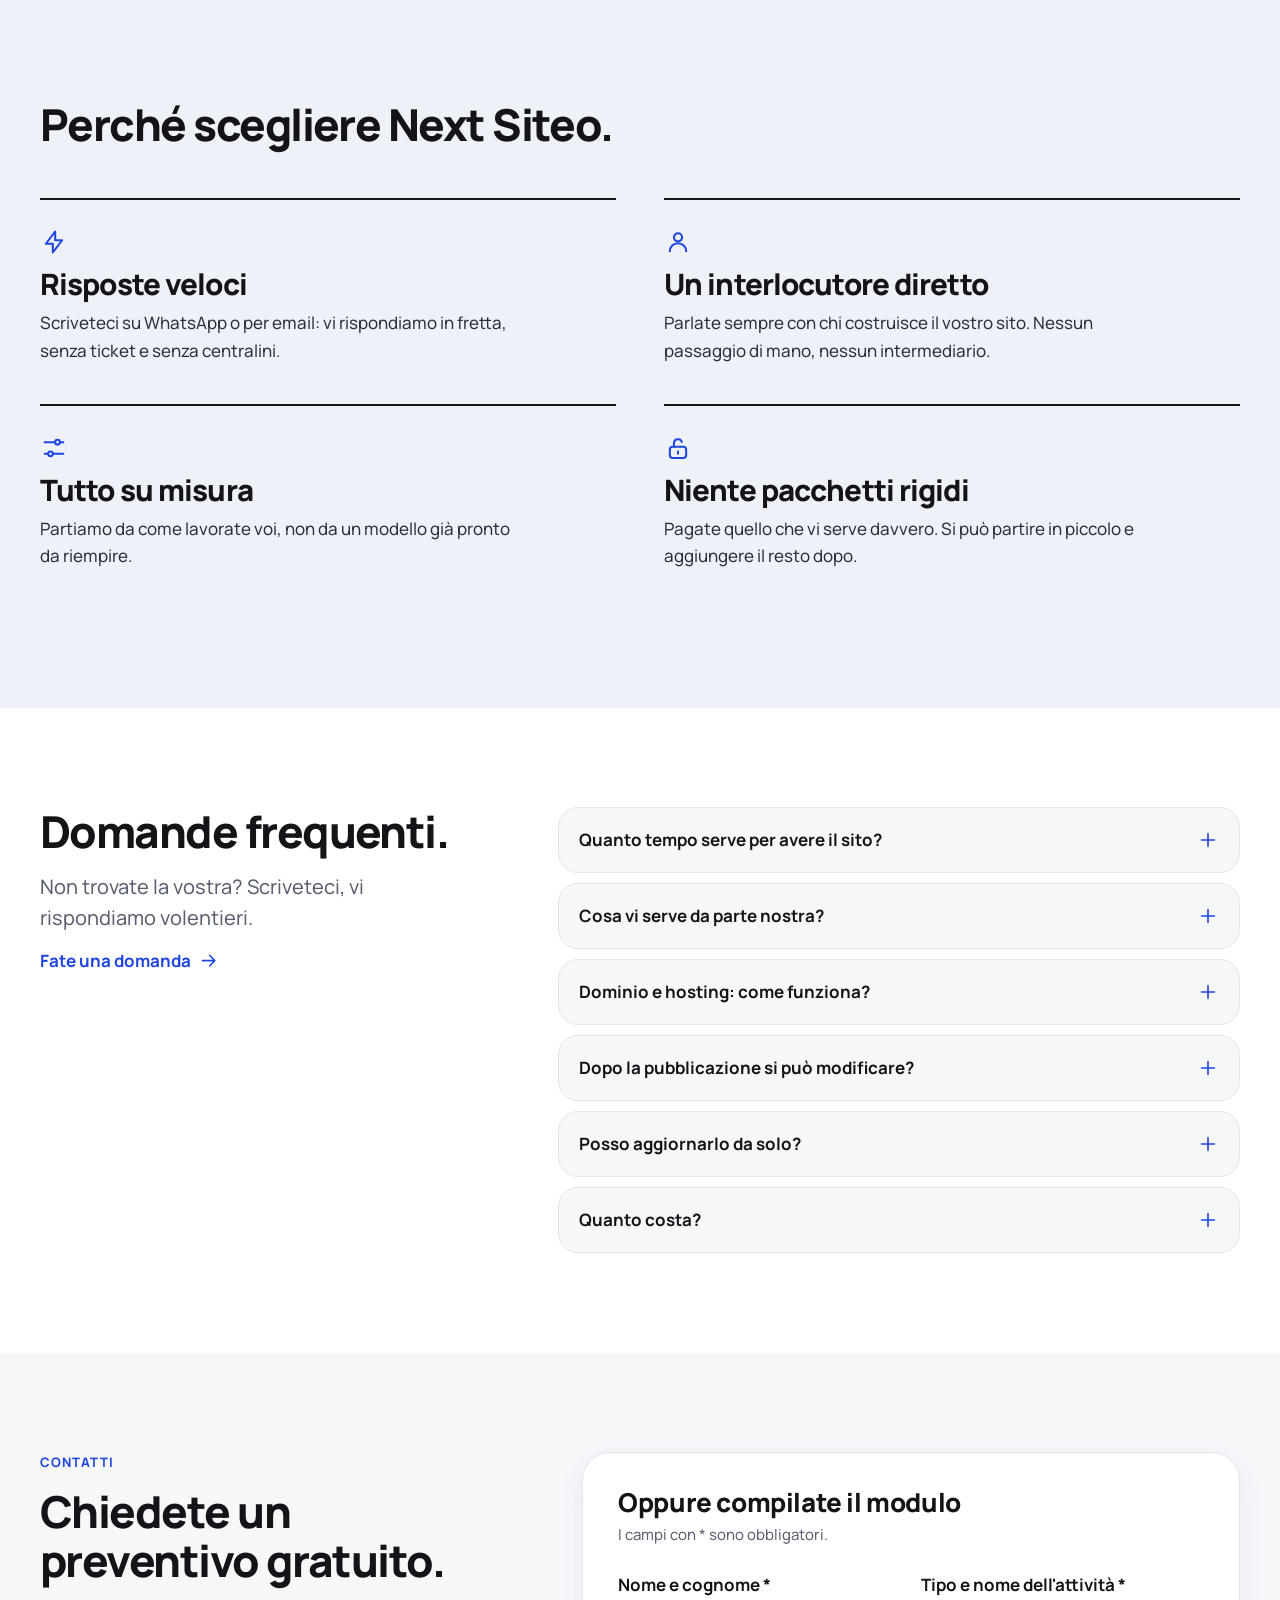
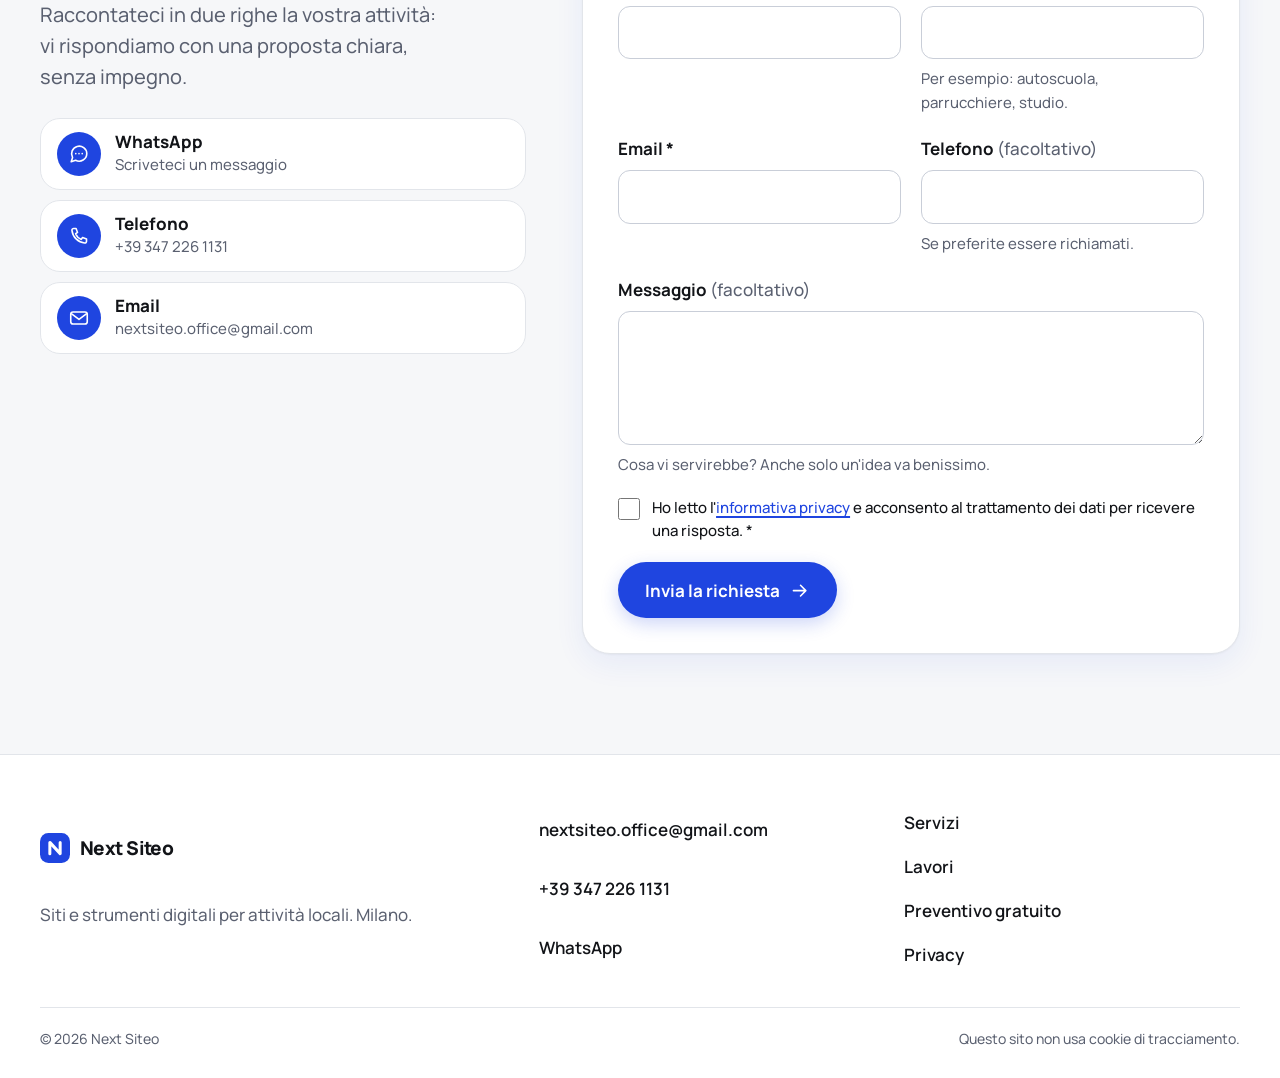
==== commit d5c0d897: "Rifà le demo Autoscuola Ardesia e Autoscuole Crocevia Progettate con la skill UI UX Pro Max (design " ====
--- a/index.html
+++ b/index.html
@@ -282,7 +282,7 @@
               <p class="work__kind">Classica e affidabile, l'autoscuola di quartiere.</p>
               <ul class="ticks" role="list">
                 <li><svg class="icon" aria-hidden="true"><use href="#i-check"/></svg>Patenti dalla AM alla CQC</li>
-                <li><svg class="icon" aria-hidden="true"><use href="#i-check"/></svg>Orari della segreteria e documenti per iscriversi</li>
+                <li><svg class="icon" aria-hidden="true"><use href="#i-check"/></svg>Orari con «aperto ora» e checklist dei documenti</li>
                 <li><svg class="icon" aria-hidden="true"><use href="#i-check"/></svg>Mappa della zona disegnata su misura</li>
               </ul>
               <a class="btn btn--dark" href="demo/autoscuola-ardesia/index.html">Apri la demo <svg class="icon" aria-hidden="true"><use href="#i-arrow"/></svg><span class="sr-only"> di Autoscuola Ardesia</span></a>
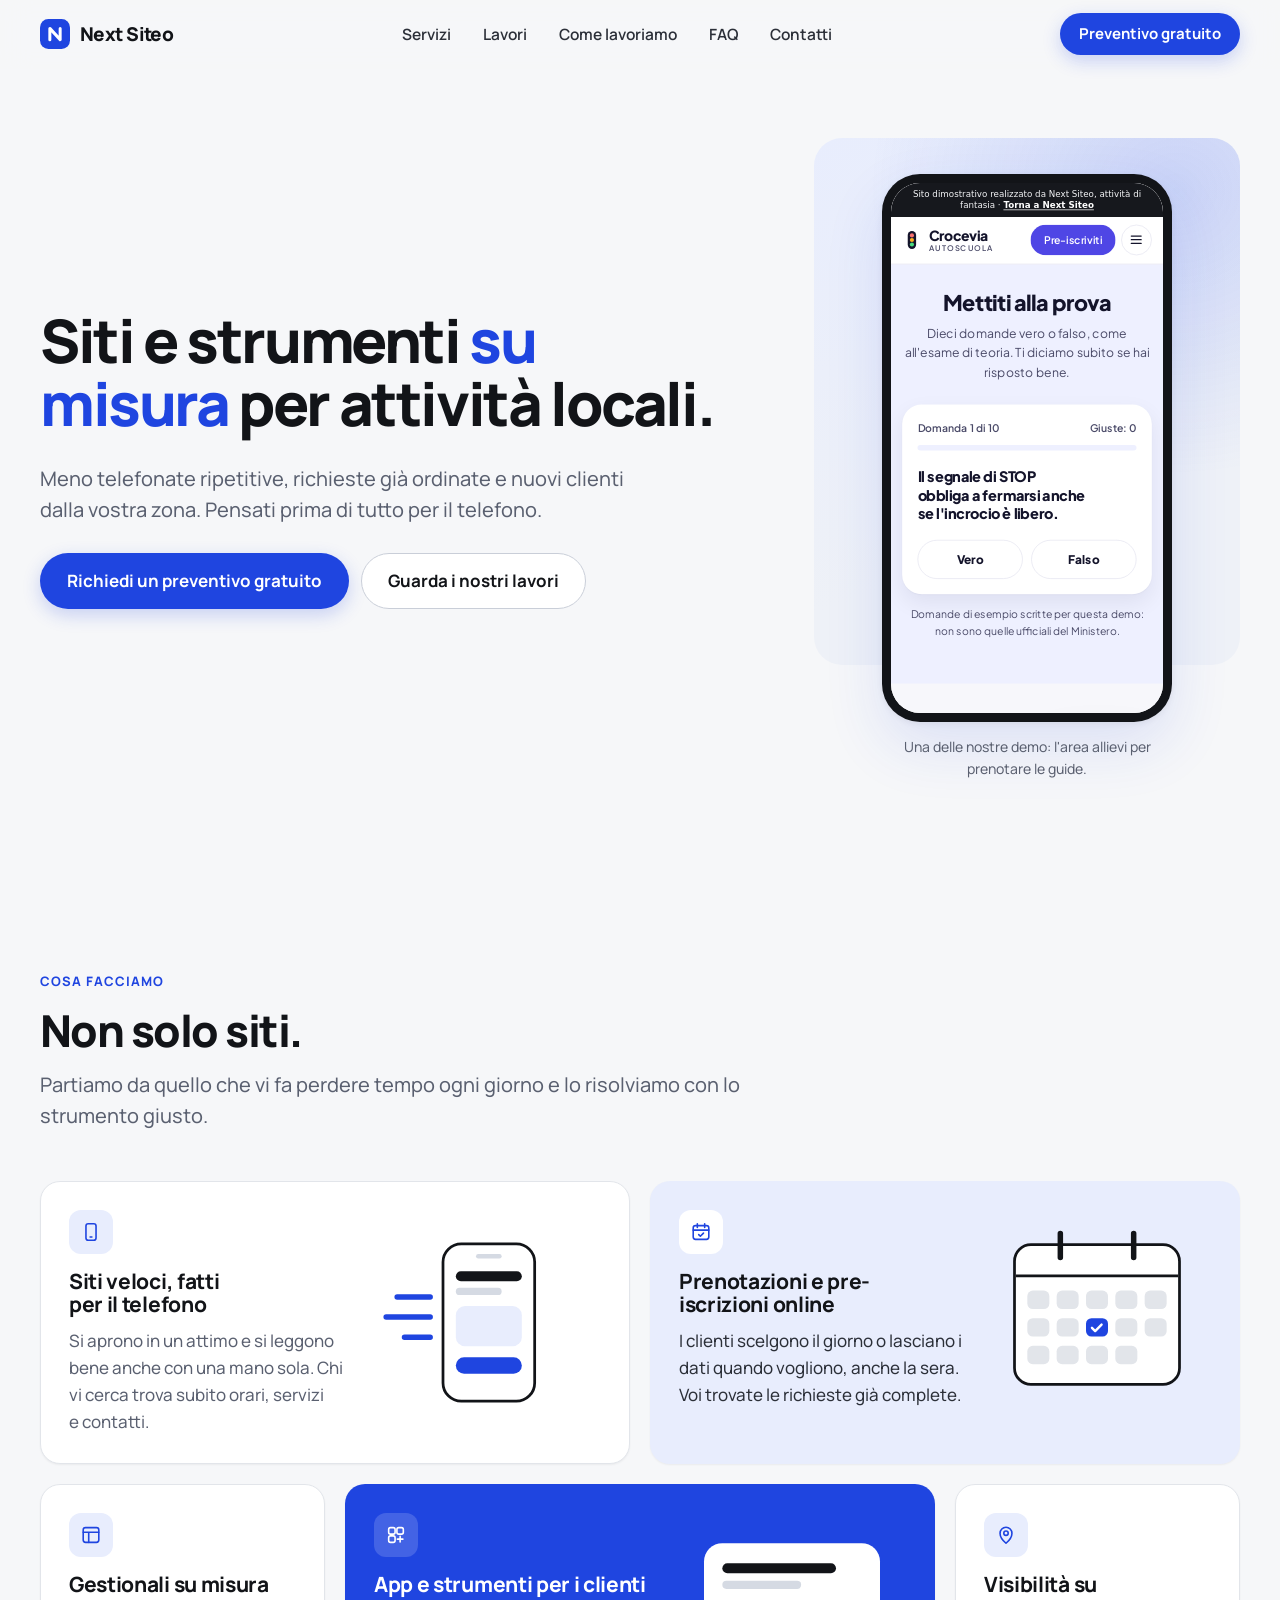
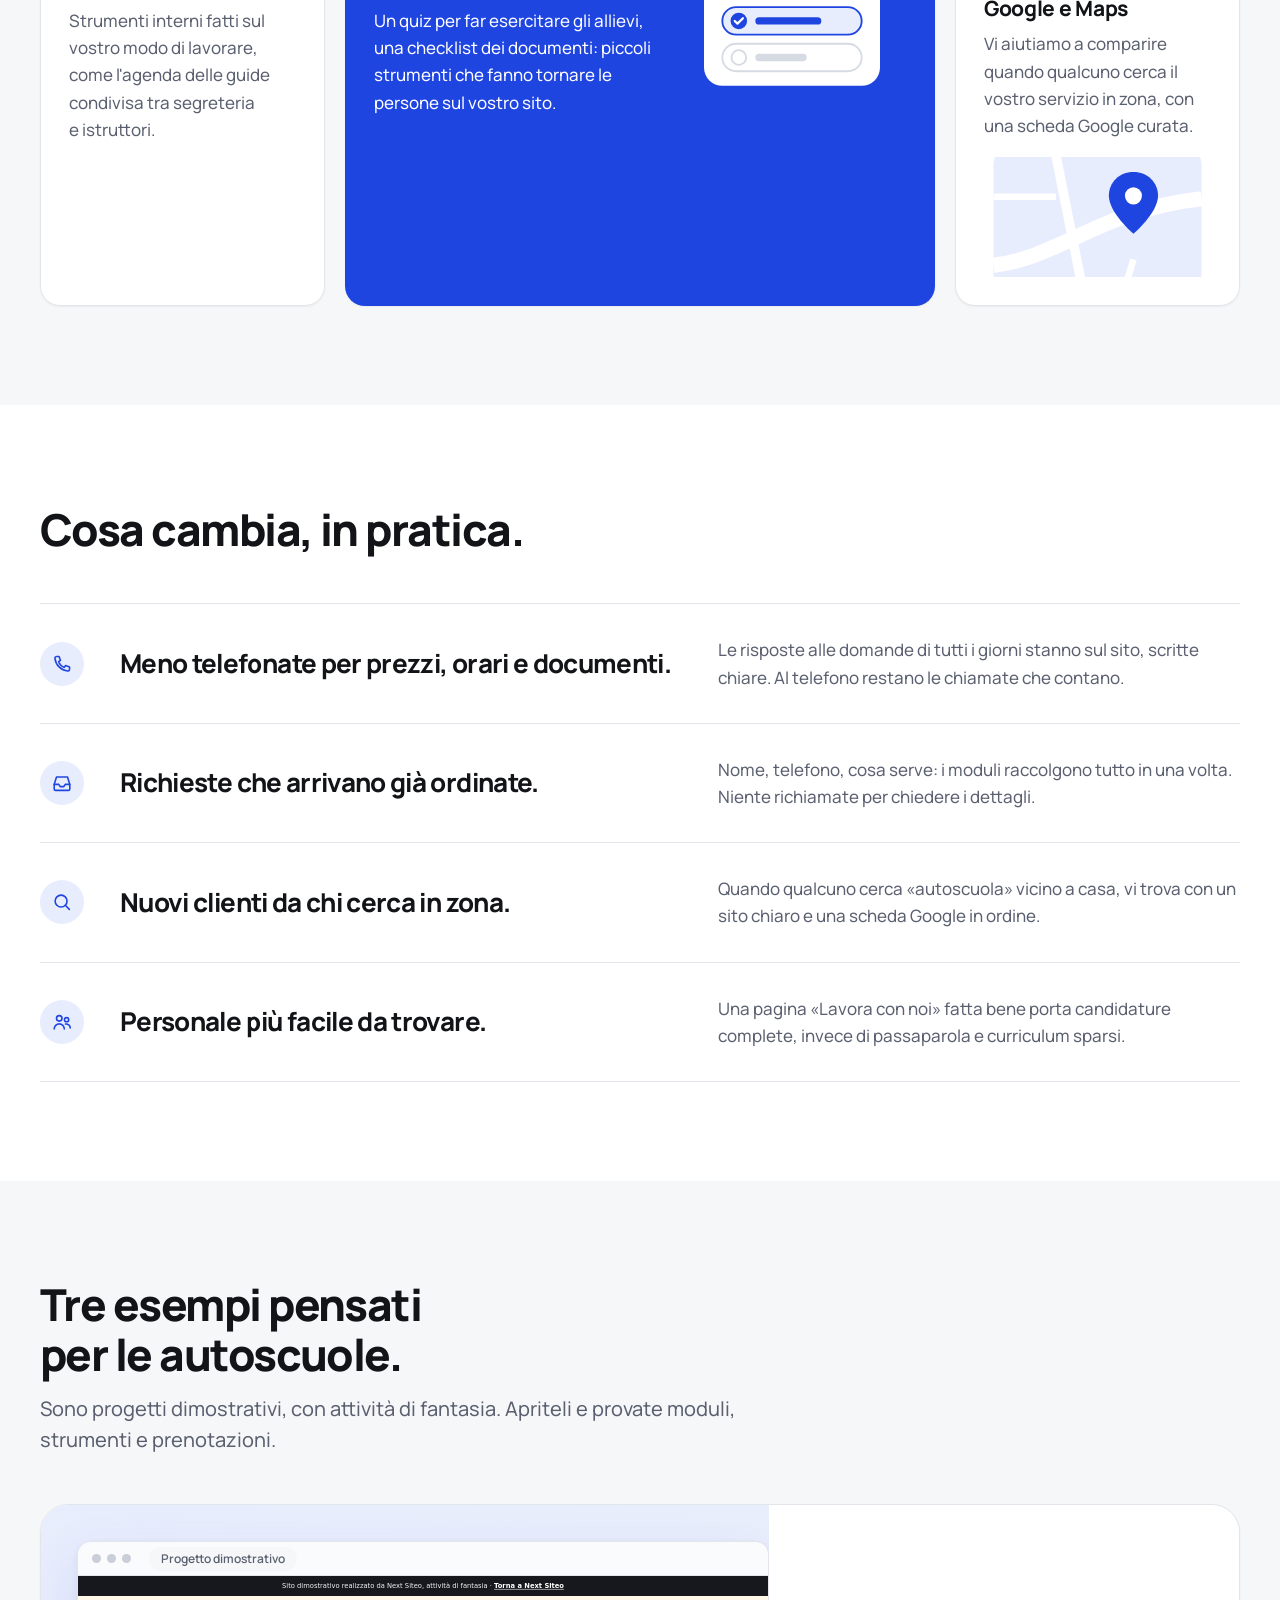
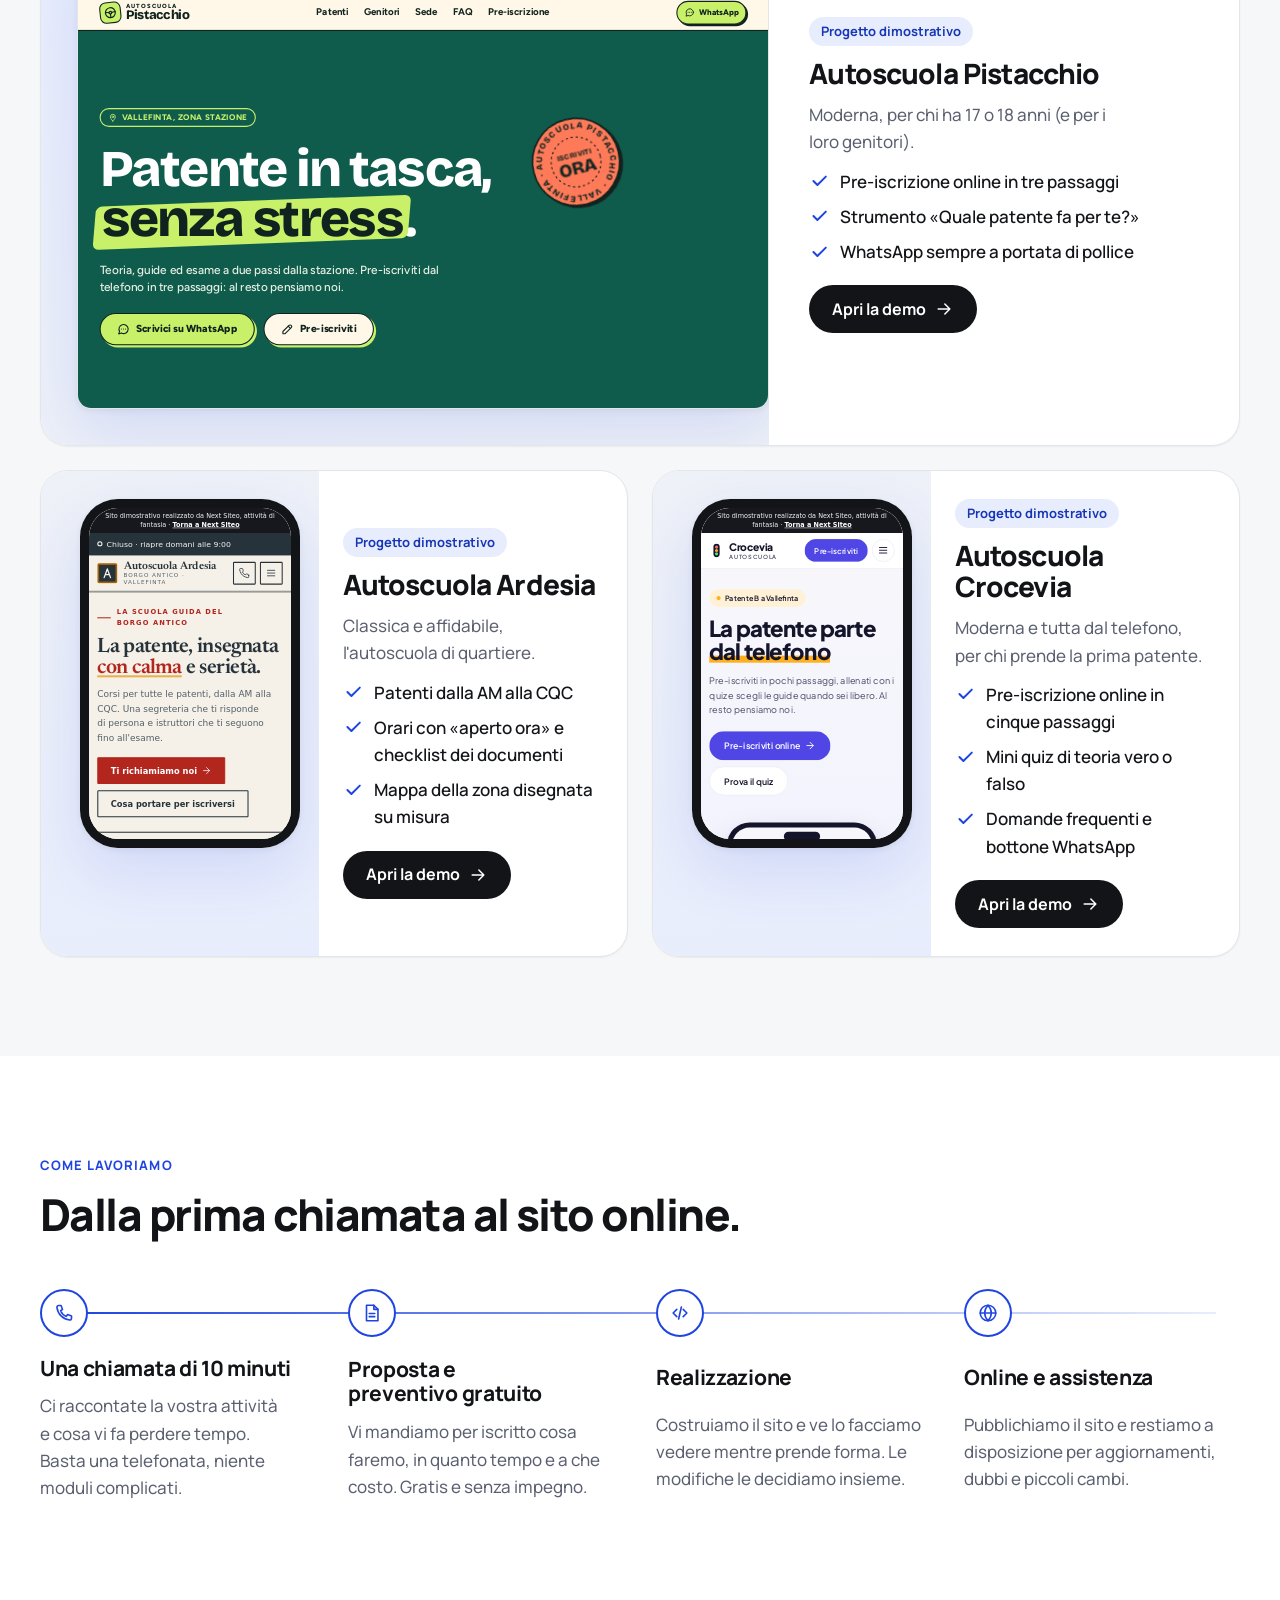
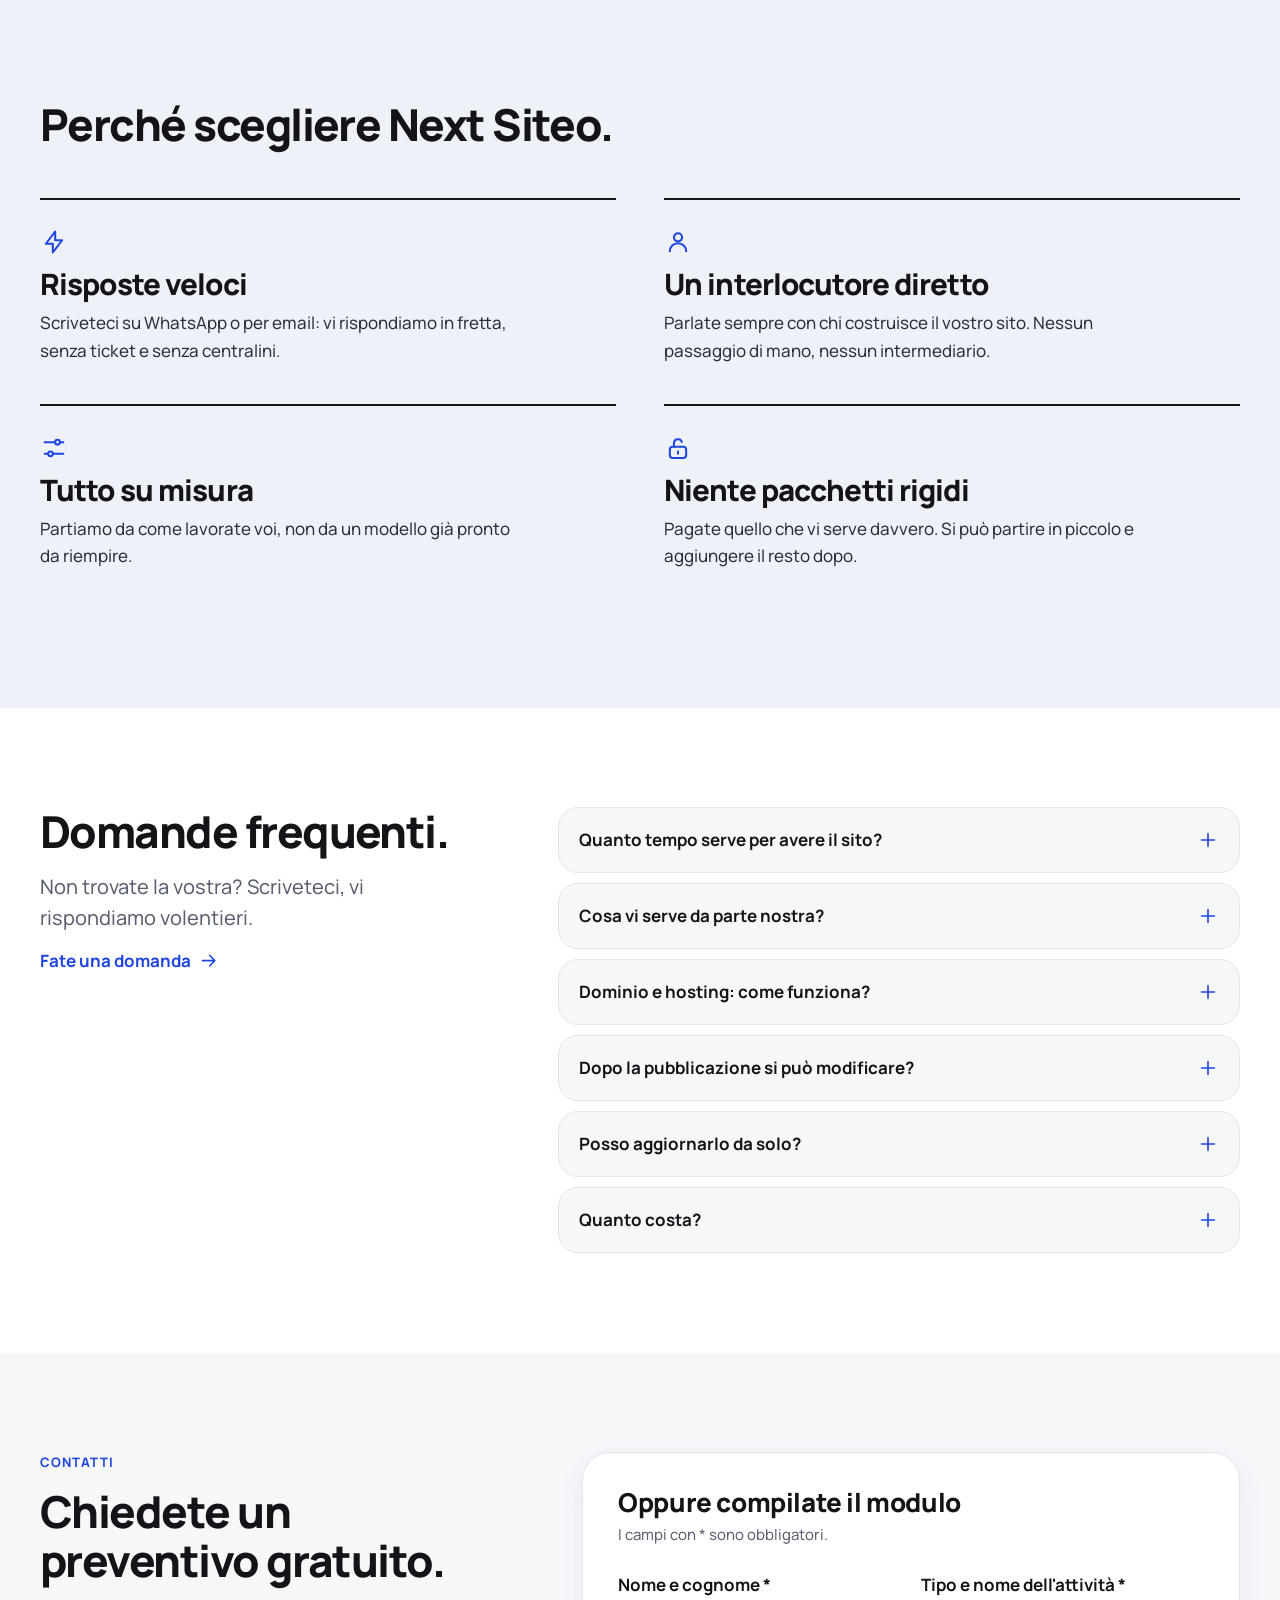
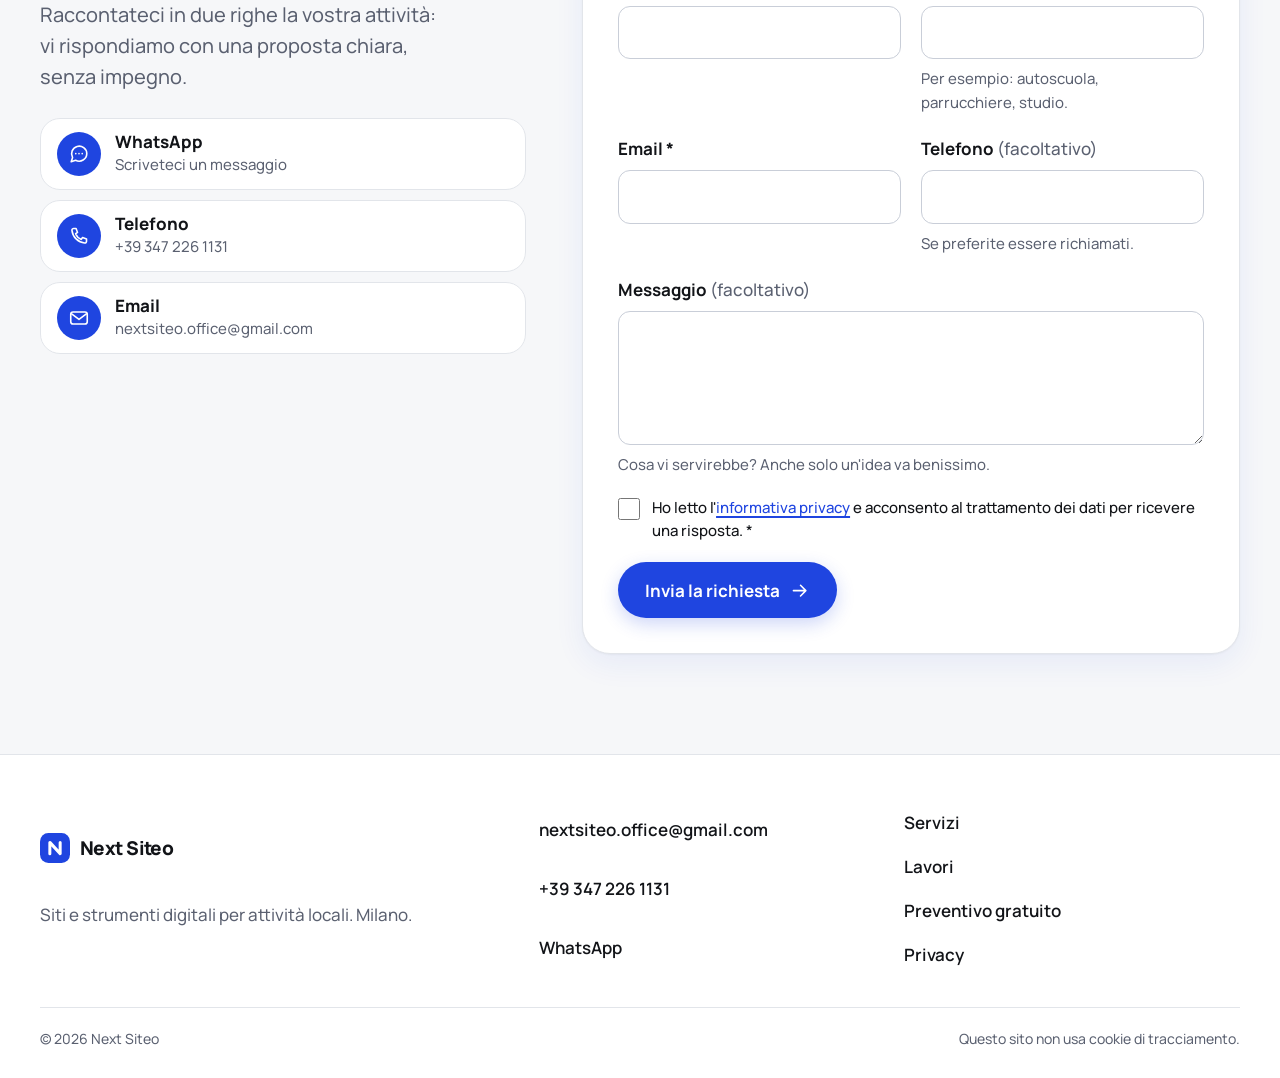
==== commit 00e426e4: "Rifà da zero la demo Autoscuola Crocevia, versione base a pagina unica Crocevia diventa la demo mode" ====
--- a/index.html
+++ b/index.html
@@ -293,20 +293,20 @@
             <div class="work__preview work__preview--panel">
               <div class="device device--phone" inert aria-hidden="true">
                 <div class="device__screen" data-screen style="--ratio: 390 / 640">
-                  <iframe src="demo/autoscuole-crocevia/index.html" title="Anteprima del sito dimostrativo Autoscuole Crocevia" loading="lazy" tabindex="-1" width="390" height="844"></iframe>
+                  <iframe src="demo/autoscuole-crocevia/index.html" title="Anteprima del sito dimostrativo Autoscuola Crocevia" loading="lazy" tabindex="-1" width="390" height="844"></iframe>
                 </div>
               </div>
             </div>
             <div class="work__body">
               <p class="badge">Progetto dimostrativo</p>
-              <h3 class="work__title">Autoscuole Crocevia</h3>
-              <p class="work__kind">Più sedi e un gestionale per allievi e segreteria.</p>
+              <h3 class="work__title">Autoscuola Crocevia</h3>
+              <p class="work__kind">Moderna e tutta dal telefono, per chi prende la prima patente.</p>
               <ul class="ticks" role="list">
-                <li><svg class="icon" aria-hidden="true"><use href="#i-check"/></svg>Area allievi con calendario delle guide</li>
-                <li><svg class="icon" aria-hidden="true"><use href="#i-check"/></svg>Stato del percorso, dalla teoria alla pratica</li>
-                <li><svg class="icon" aria-hidden="true"><use href="#i-check"/></svg>Pagina «Lavora con noi» per istruttori</li>
+                <li><svg class="icon" aria-hidden="true"><use href="#i-check"/></svg>Pre-iscrizione online in cinque passaggi</li>
+                <li><svg class="icon" aria-hidden="true"><use href="#i-check"/></svg>Mini quiz di teoria vero o falso</li>
+                <li><svg class="icon" aria-hidden="true"><use href="#i-check"/></svg>Domande frequenti e bottone WhatsApp</li>
               </ul>
-              <a class="btn btn--dark" href="demo/autoscuole-crocevia/index.html">Apri la demo <svg class="icon" aria-hidden="true"><use href="#i-arrow"/></svg><span class="sr-only"> di Autoscuole Crocevia</span></a>
+              <a class="btn btn--dark" href="demo/autoscuole-crocevia/index.html">Apri la demo <svg class="icon" aria-hidden="true"><use href="#i-arrow"/></svg><span class="sr-only"> di Autoscuola Crocevia</span></a>
             </div>
           </article>
         </div>
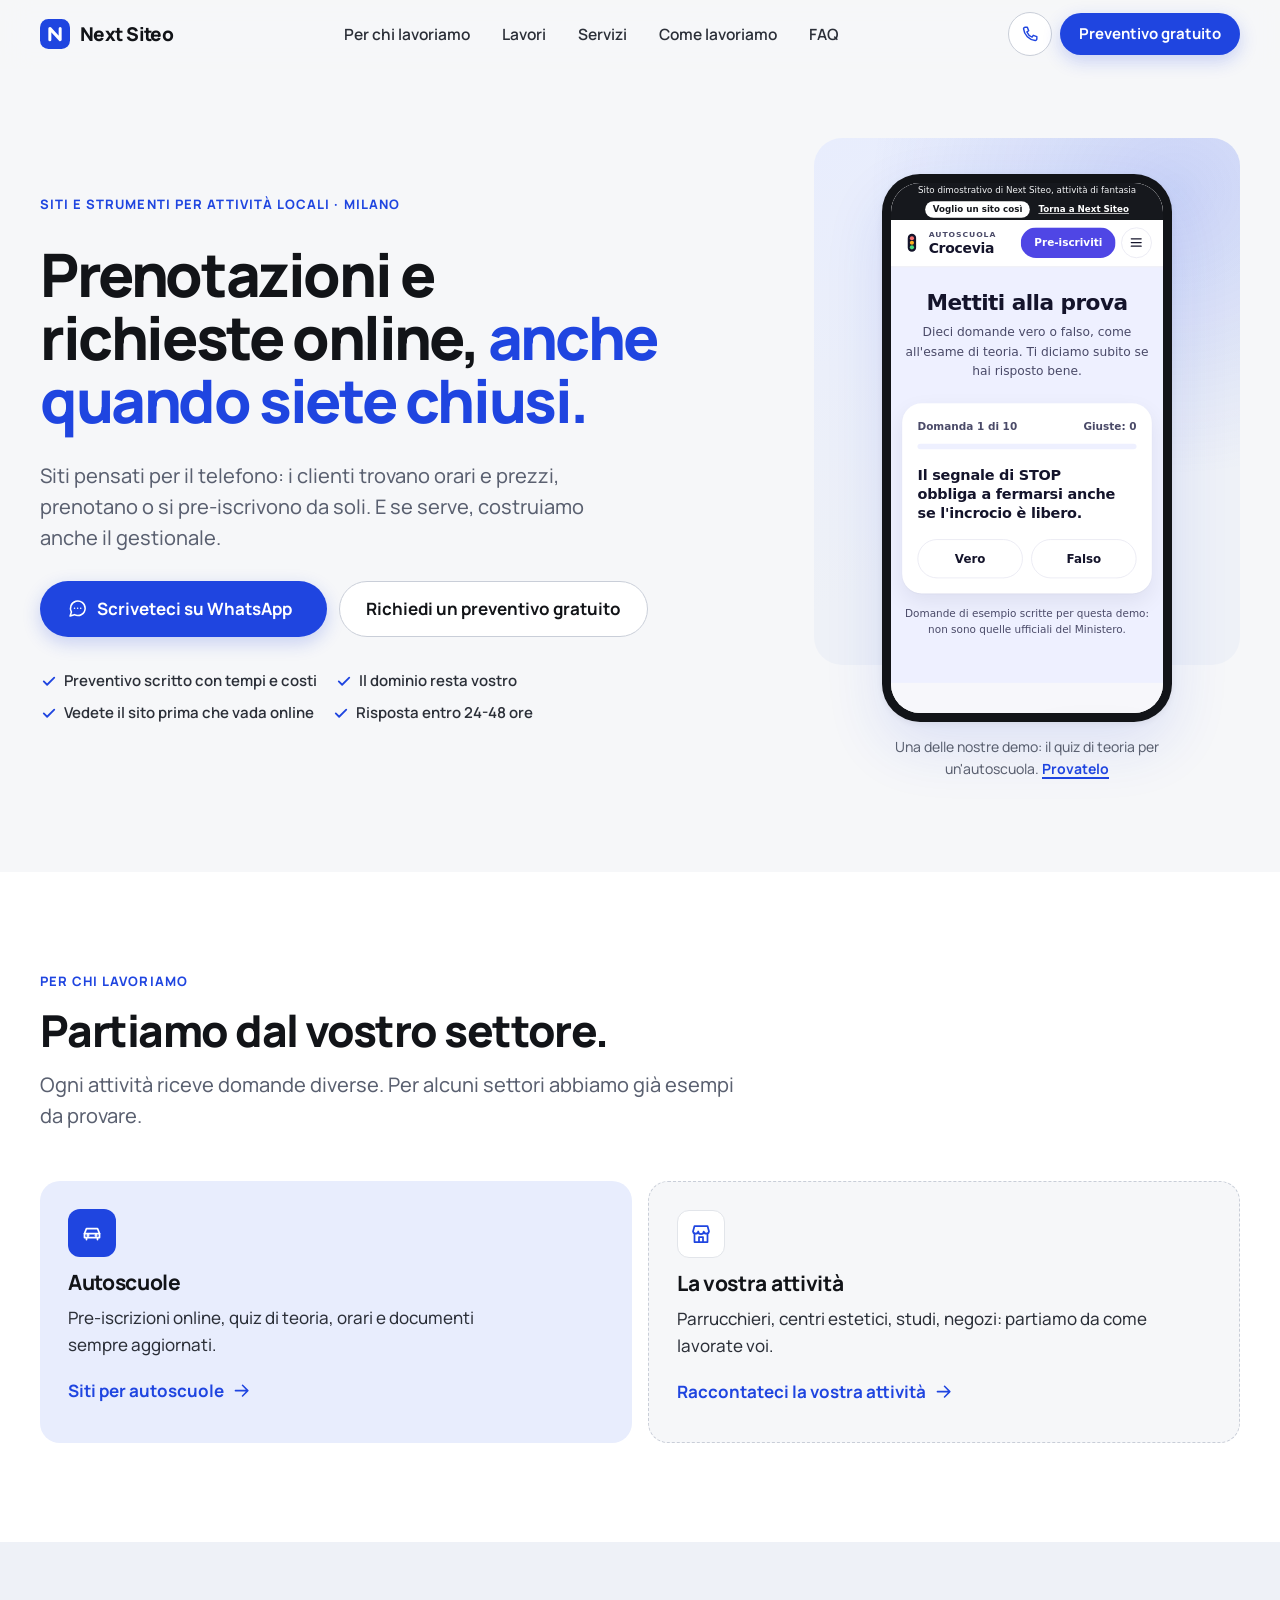
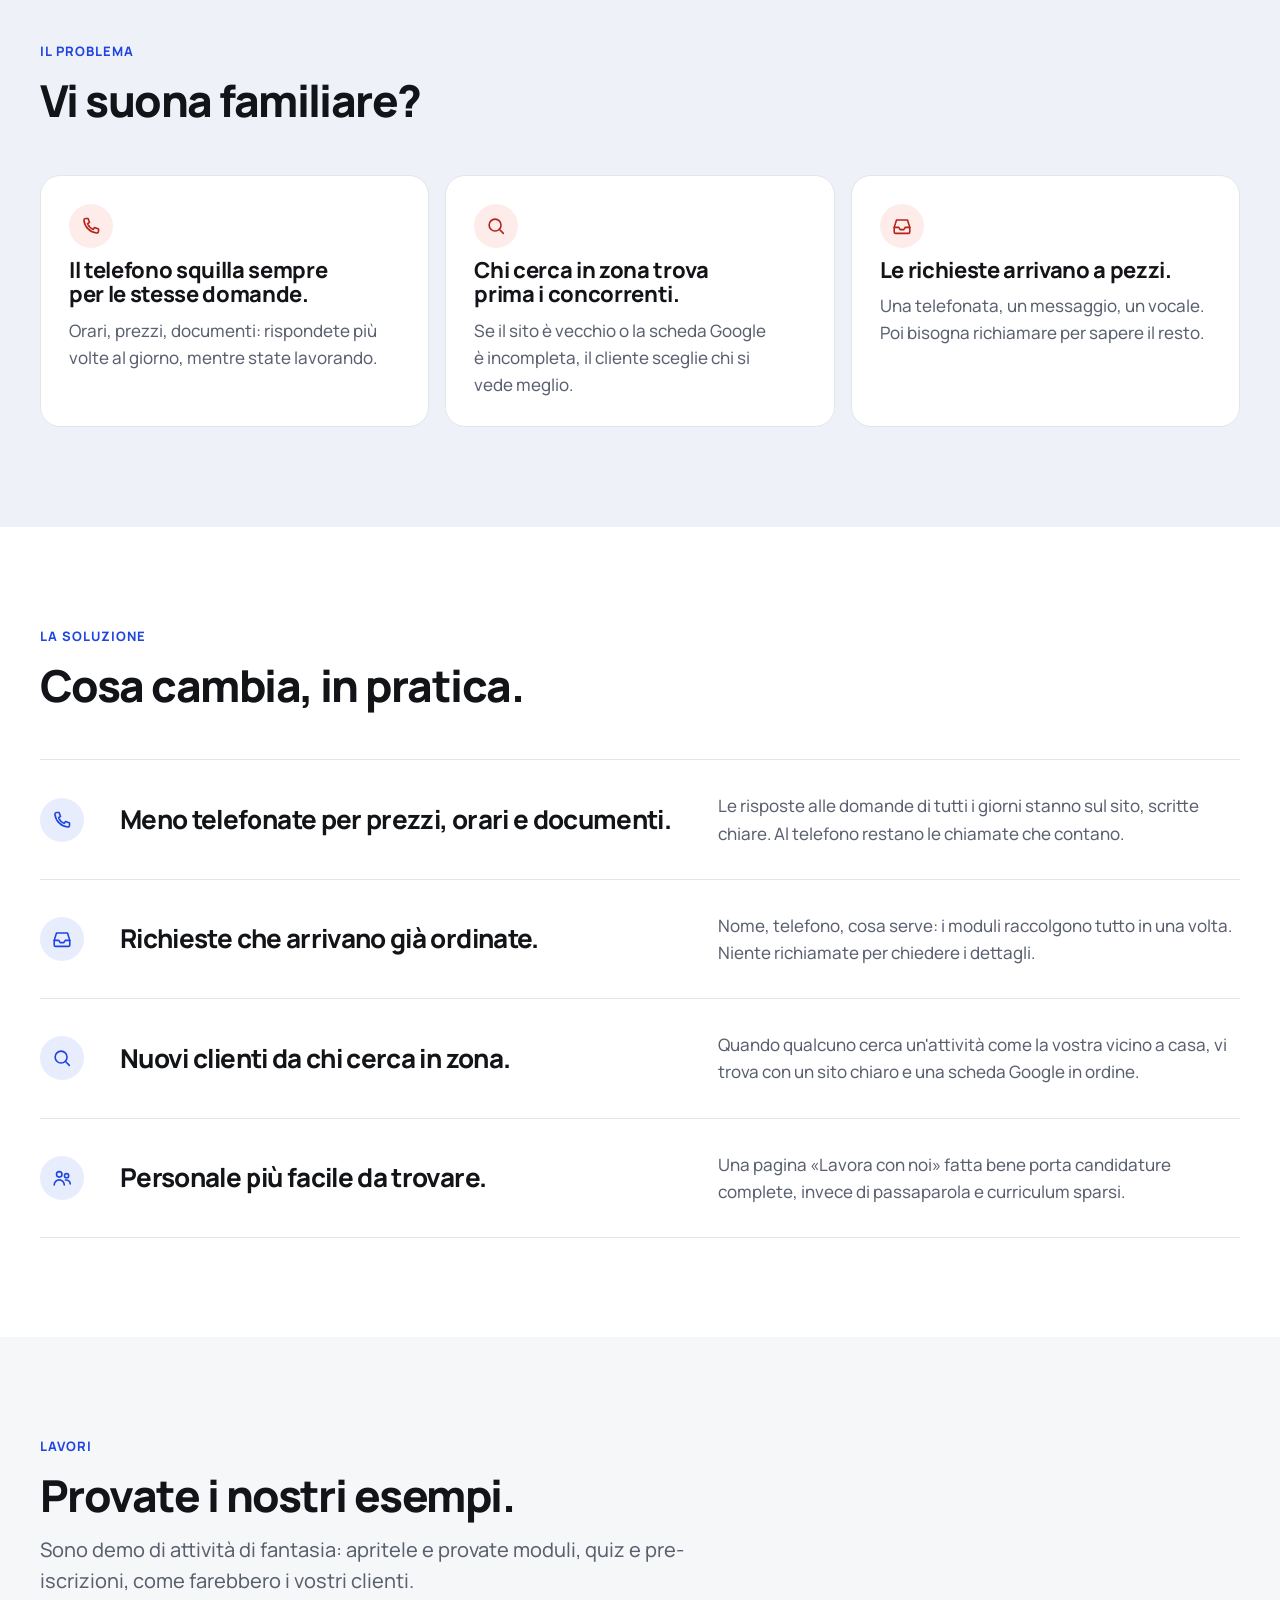
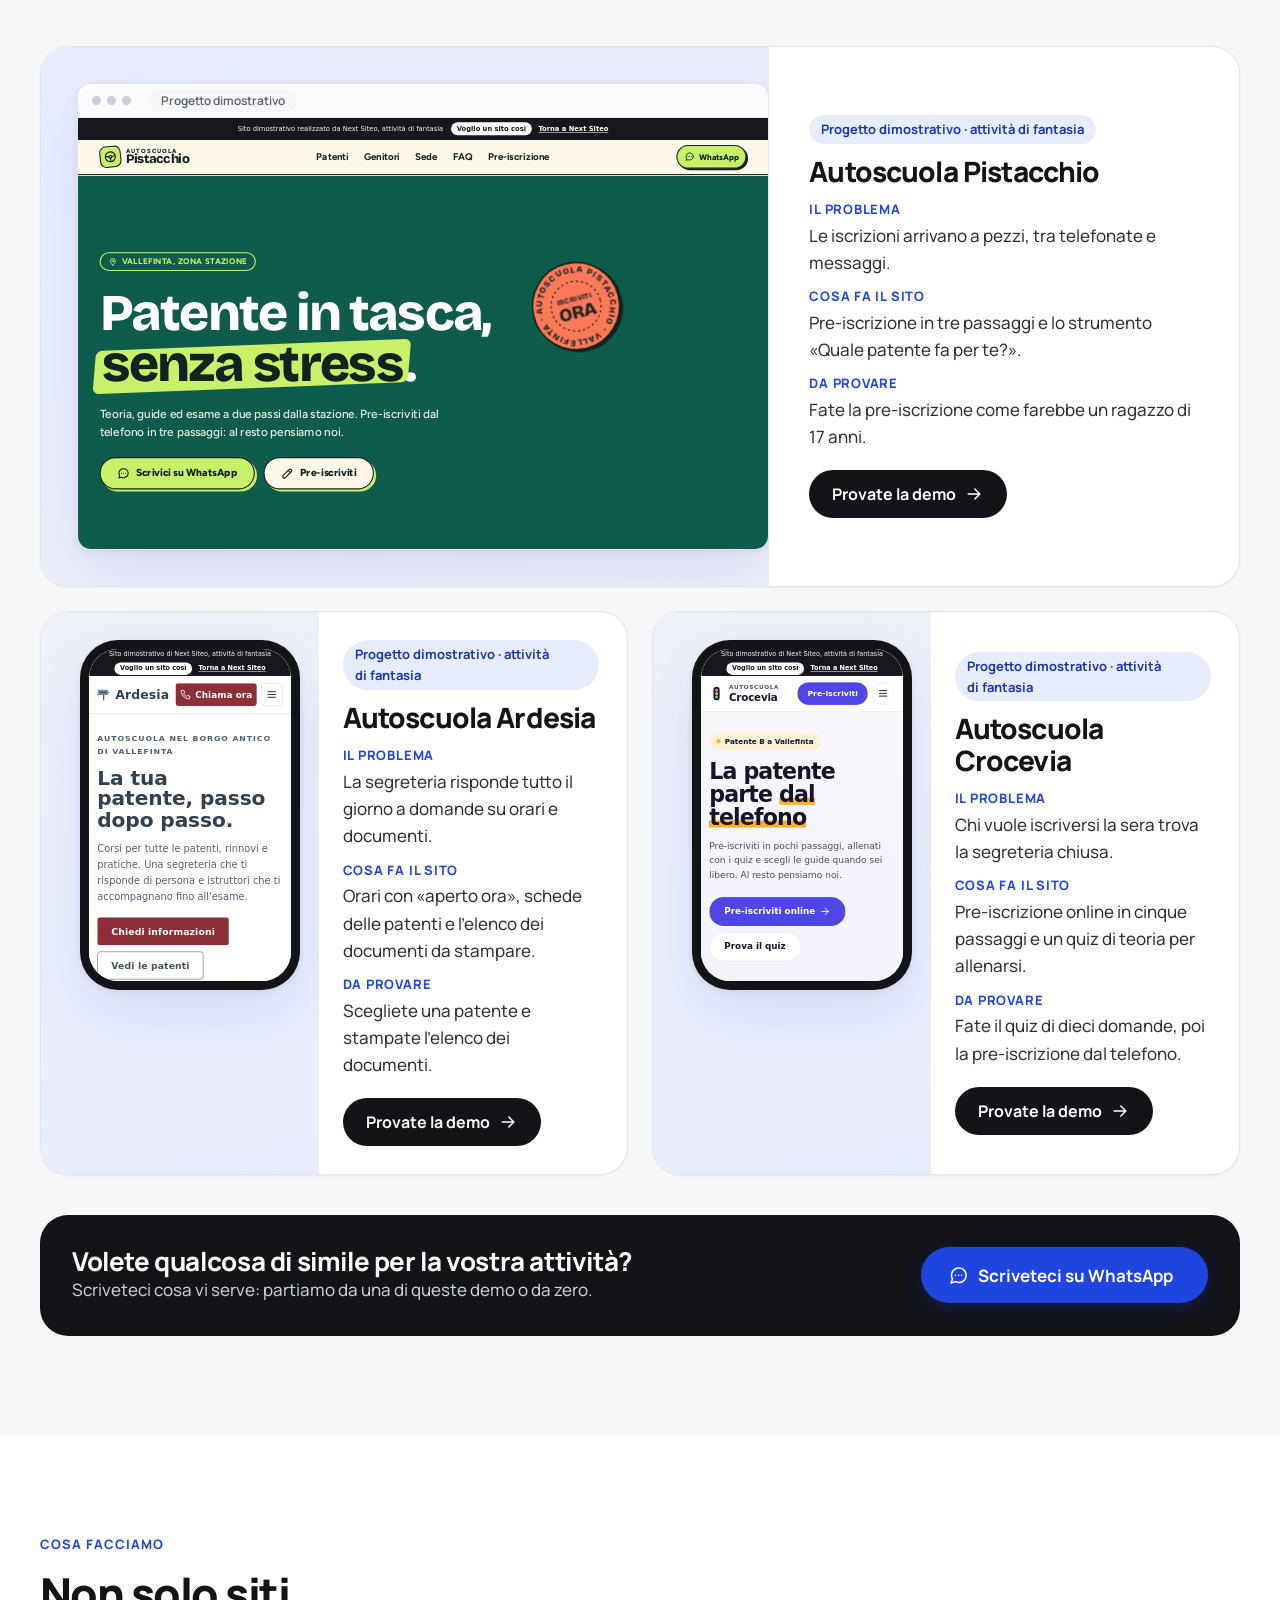
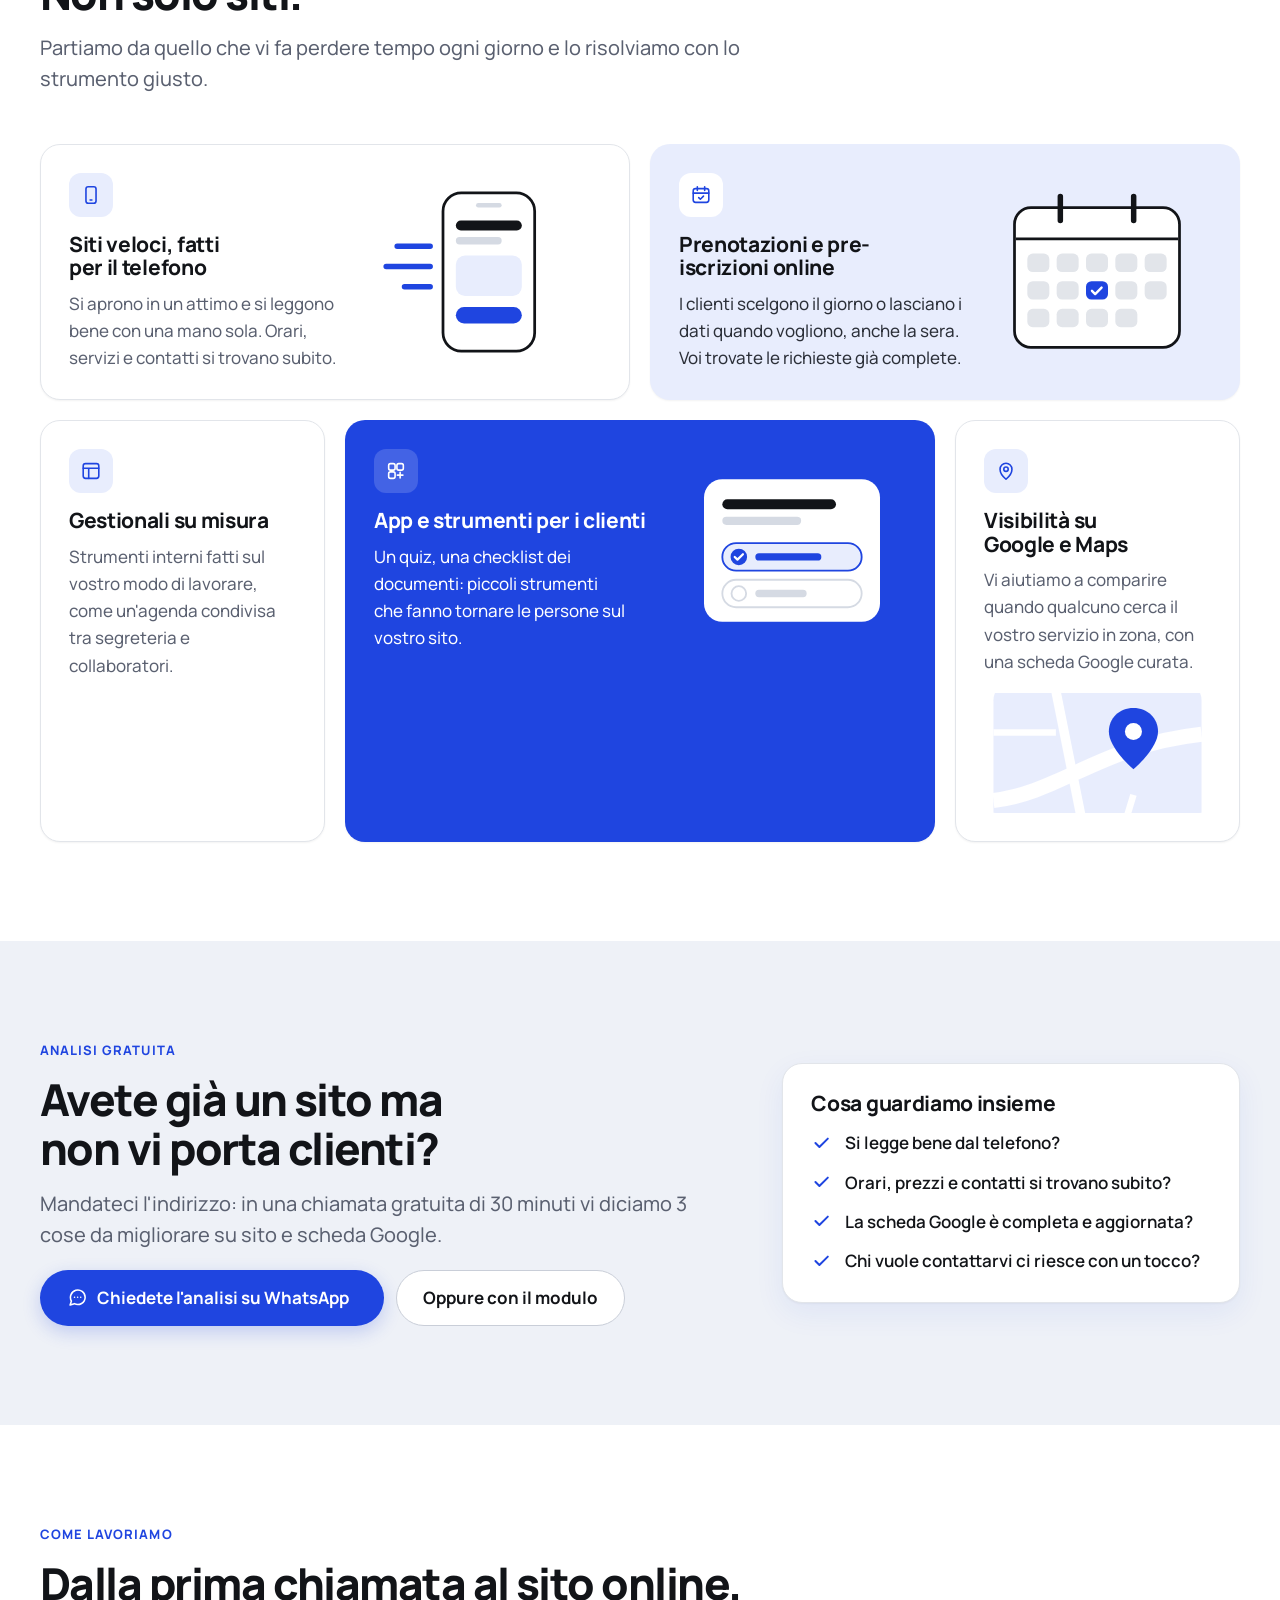
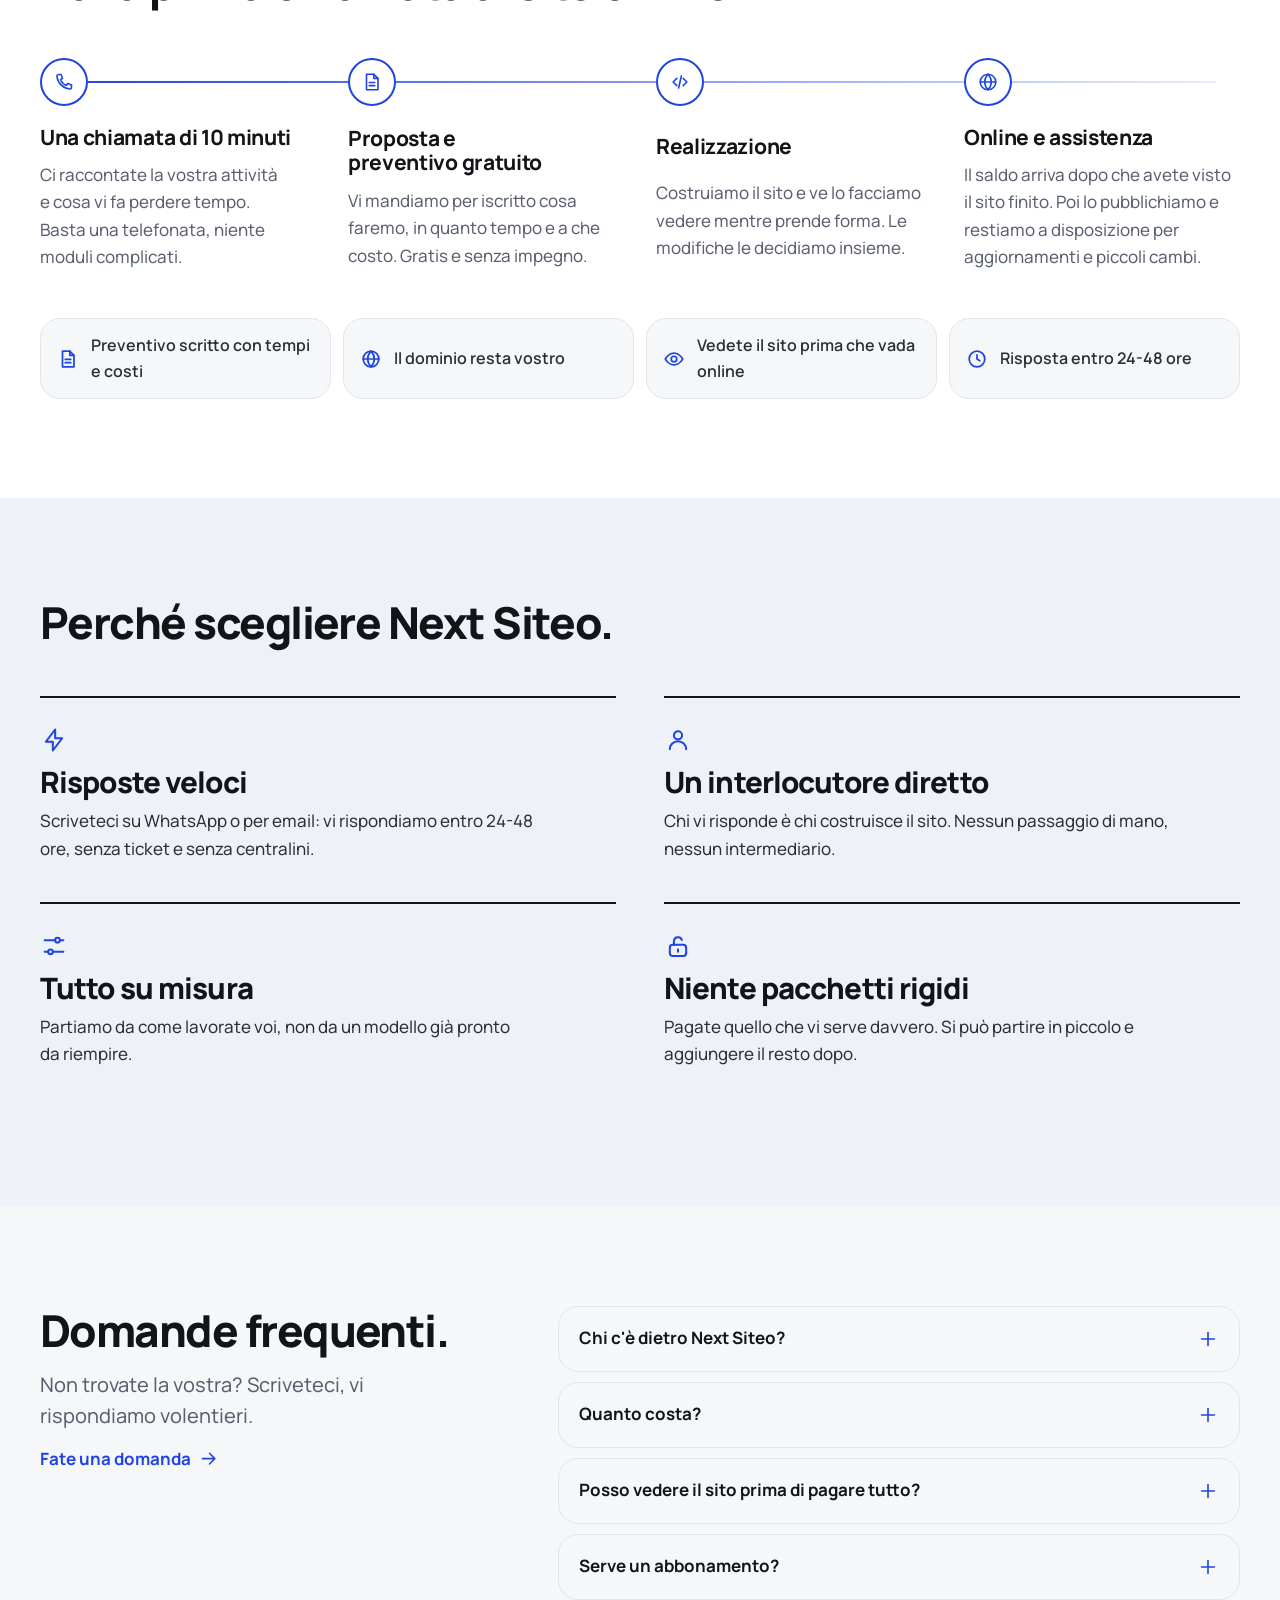
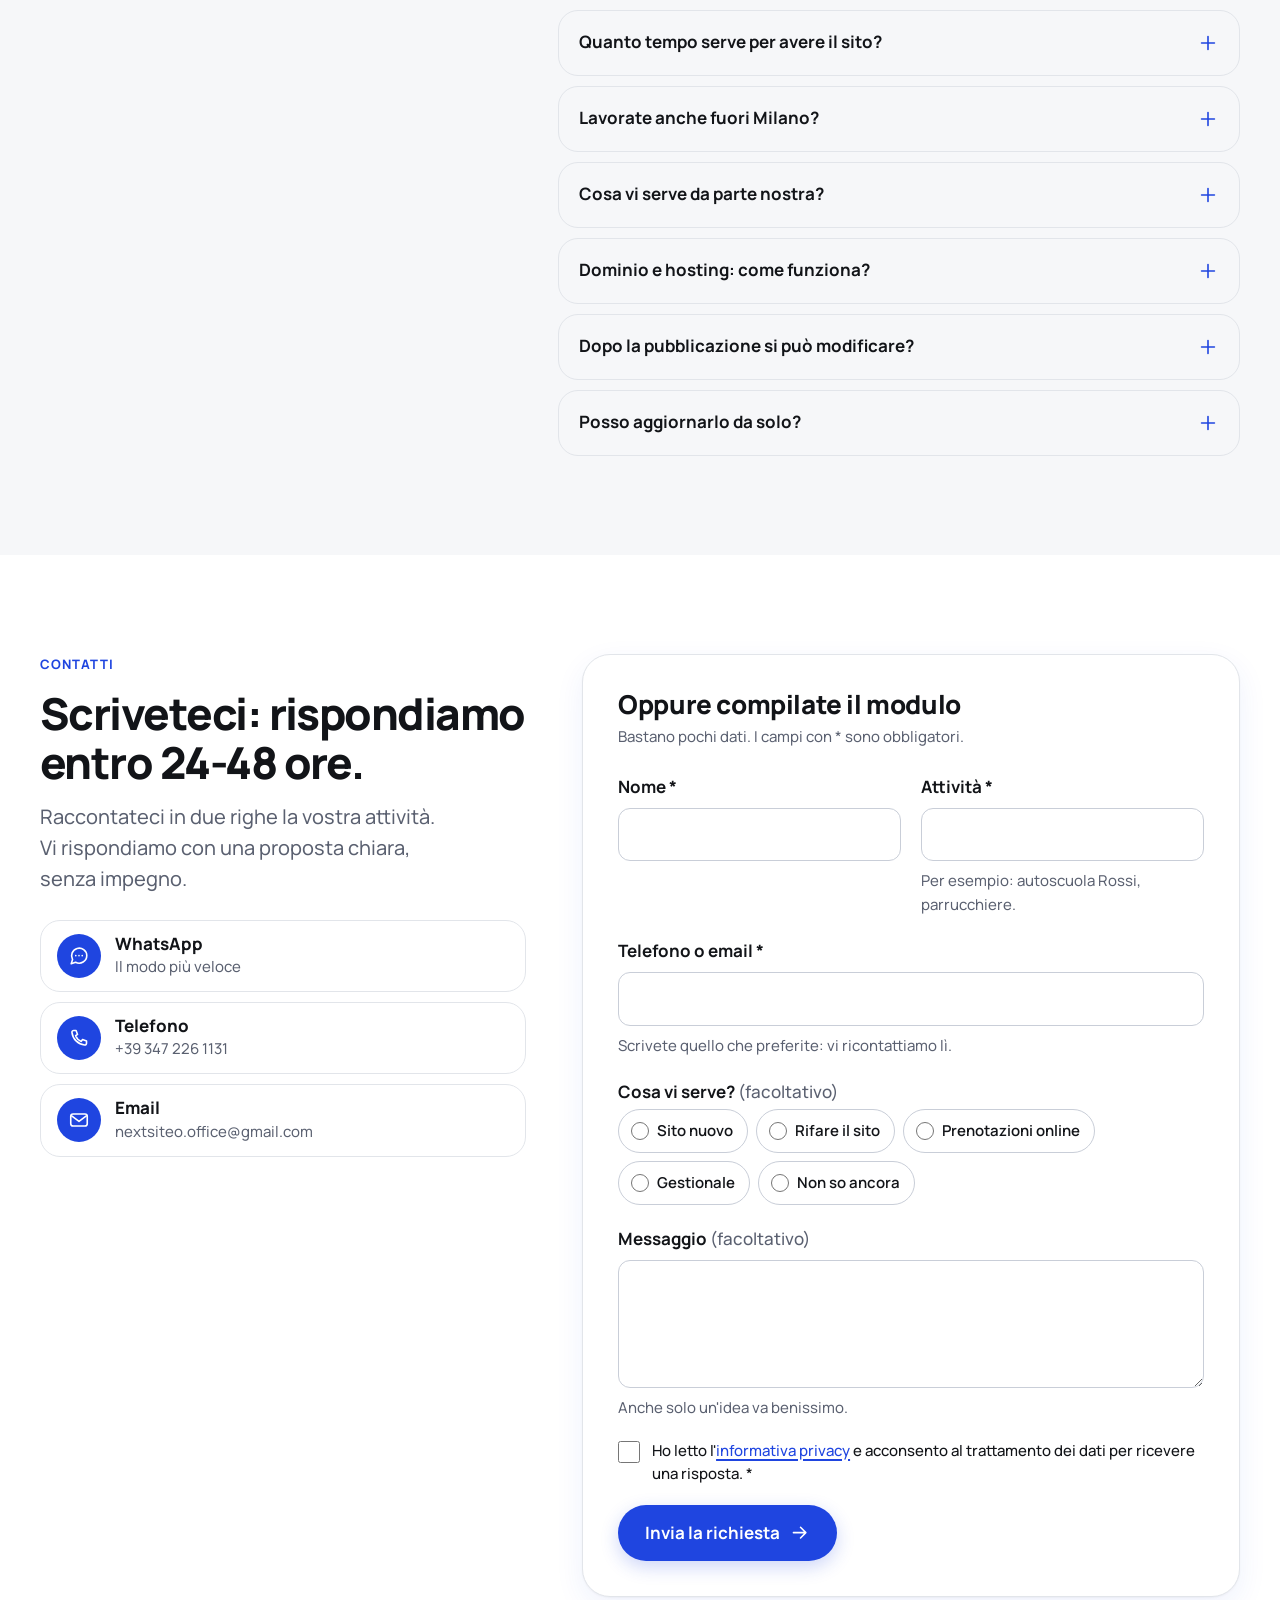
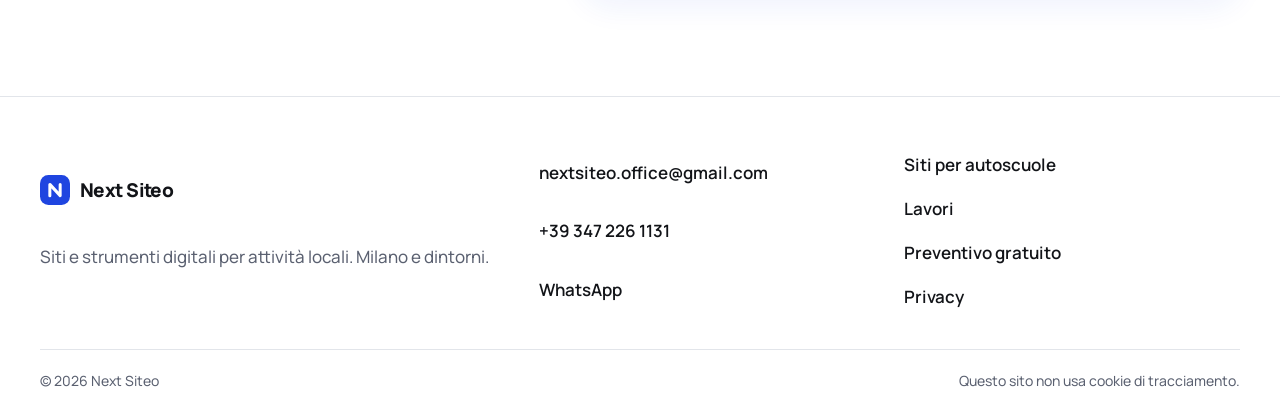
==== commit 2dfad5e0: "Stato di partenza del restyling: ottimizzazione conversioni e demo aggiornate Salva in un commit il " ====
--- a/index.html
+++ b/index.html
@@ -3,8 +3,8 @@
 <head>
   <meta charset="utf-8">
   <meta name="viewport" content="width=device-width, initial-scale=1, viewport-fit=cover">
-  <title>Next Siteo | Siti web e strumenti digitali per attività locali</title>
-  <meta name="description" content="Next Siteo, Milano: siti veloci per il telefono, prenotazioni online, gestionali e strumenti su misura per attività locali e autoscuole. Preventivo gratuito.">
+  <title>Siti web e prenotazioni online a Milano | Next Siteo</title>
+  <meta name="description" content="Siti per attività locali a Milano, pensati per il telefono: prenotazioni e pre-iscrizioni online, gestionali su misura. Preventivo gratuito e scritto.">
   <meta name="theme-color" content="#F6F7F9">
   <meta name="format-detection" content="telephone=no">
 
@@ -14,8 +14,8 @@
   <meta property="og:type" content="website">
   <meta property="og:locale" content="it_IT">
   <meta property="og:site_name" content="Next Siteo">
-  <meta property="og:title" content="Next Siteo | Siti web e strumenti digitali per attività locali">
-  <meta property="og:description" content="Siti veloci per il telefono, prenotazioni online e strumenti su misura. Guardate gli esempi per le autoscuole e chiedete un preventivo gratuito.">
+  <meta property="og:title" content="Next Siteo | Prenotazioni e richieste online, anche quando siete chiusi">
+  <meta property="og:description" content="Siti per attività locali, pensati per il telefono: prenotazioni, pre-iscrizioni e gestionali su misura. Provate le demo e chiedete un preventivo gratuito.">
   <meta property="og:url" content="https://nextsiteo.github.io/">
   <meta property="og:image" content="https://nextsiteo.github.io/assets/og-image.png">
   <meta property="og:image:width" content="1200">
@@ -33,7 +33,7 @@
     "@context": "https://schema.org",
     "@type": "ProfessionalService",
     "name": "Next Siteo",
-    "description": "Siti web, prenotazioni online, gestionali e strumenti digitali su misura per attività locali.",
+    "description": "Siti web, prenotazioni e pre-iscrizioni online, gestionali e strumenti digitali su misura per attività locali.",
     "url": "https://nextsiteo.github.io/",
     "logo": "https://nextsiteo.github.io/assets/favicon.svg",
     "image": "https://nextsiteo.github.io/assets/og-image.png",
@@ -45,17 +45,108 @@
       "addressRegion": "MI",
       "addressCountry": "IT"
     },
-    "areaServed": { "@type": "Country", "name": "Italia" },
+    "areaServed": [
+      { "@type": "City", "name": "Milano" },
+      { "@type": "AdministrativeArea", "name": "Lombardia" }
+    ],
     "knowsLanguage": "it",
     "serviceType": ["Realizzazione siti web", "Prenotazioni online", "Gestionali su misura", "Visibilità su Google e Maps"]
   }
   </script>
+  <!-- FAQPage: generato dal testo delle FAQ qui sotto (se cambiate una FAQ, aggiornate anche questo blocco) -->
+  <script type="application/ld+json" data-faq-jsonld>
+  {
+    "@context": "https://schema.org",
+    "@type": "FAQPage",
+    "mainEntity": [
+      {
+        "@type": "Question",
+        "name": "Chi c'è dietro Next Siteo?",
+        "acceptedAnswer": {
+          "@type": "Answer",
+          "text": "Siamo quattro studenti di Ingegneria del Politecnico di Milano. Aiutiamo le attività locali a costruire la loro presenza online: guardiamo come vi vedono oggi i clienti, cerchiamo ogni punto da migliorare e costruiamo un sito che rispecchi l'impegno che mettete ogni giorno nel vostro lavoro. Chi vi risponde è chi costruisce il sito."
+        }
+      },
+      {
+        "@type": "Question",
+        "name": "Quanto costa?",
+        "acceptedAnswer": {
+          "@type": "Answer",
+          "text": "Dipende da cosa vi serve: quante pagine, quali funzioni (prenotazioni, pre-iscrizioni, gestionale) e se testi e foto sono già pronti o vanno preparati. Il preventivo è gratuito, scritto e senza impegno. Chiedetelo qui."
+        }
+      },
+      {
+        "@type": "Question",
+        "name": "Posso vedere il sito prima di pagare tutto?",
+        "acceptedAnswer": {
+          "@type": "Answer",
+          "text": "Sì. Il pagamento è diviso in due parti: un acconto all'inizio e il saldo dopo che avete visto il sito finito."
+        }
+      },
+      {
+        "@type": "Question",
+        "name": "Serve un abbonamento?",
+        "acceptedAnswer": {
+          "@type": "Answer",
+          "text": "Non per forza. Abbiamo diverse formule: vi consigliamo quella con l'abbonamento per il mantenimento del sito, ma ne parliamo insieme in videochiamata."
+        }
+      },
+      {
+        "@type": "Question",
+        "name": "Quanto tempo serve per avere il sito?",
+        "acceptedAnswer": {
+          "@type": "Answer",
+          "text": "Dipende da cosa vi serve: un sito vetrina richiede meno tempo di un gestionale. Nel preventivo trovate sempre una data di consegna, concordata prima di iniziare."
+        }
+      },
+      {
+        "@type": "Question",
+        "name": "Lavorate anche fuori Milano?",
+        "acceptedAnswer": {
+          "@type": "Answer",
+          "text": "Sì. Lavoriamo a Milano e in tutte le zone vicine, e in alcuni casi anche fuori dalla Lombardia."
+        }
+      },
+      {
+        "@type": "Question",
+        "name": "Cosa vi serve da parte nostra?",
+        "acceptedAnswer": {
+          "@type": "Answer",
+          "text": "Poco: le informazioni sulla vostra attività (servizi, orari, contatti), il logo se c'è e qualche foto vera, se l'avete. Se i testi mancano, li scriviamo insieme."
+        }
+      },
+      {
+        "@type": "Question",
+        "name": "Dominio e hosting: come funziona?",
+        "acceptedAnswer": {
+          "@type": "Answer",
+          "text": "Il dominio (per esempio nomeattività.it) resta intestato a voi. Vi consigliamo dove pubblicare il sito e vi spieghiamo eventuali costi prima di iniziare, così non ci sono sorprese."
+        }
+      },
+      {
+        "@type": "Question",
+        "name": "Dopo la pubblicazione si può modificare?",
+        "acceptedAnswer": {
+          "@type": "Answer",
+          "text": "Sì. Orari, testi e foto cambiano: ci scrivete cosa aggiornare e lo sistemiamo noi. Le modifiche più grandi le valutiamo insieme."
+        }
+      },
+      {
+        "@type": "Question",
+        "name": "Posso aggiornarlo da solo?",
+        "acceptedAnswer": {
+          "@type": "Answer",
+          "text": "Se vi serve, sì: possiamo prevedere un modo semplice per cambiare le parti che aggiornate più spesso, come orari e avvisi. Altrimenti ci pensiamo noi."
+        }
+      }
+    ]
+  }
+  </script>
 </head>
-<body>
+<body data-pagina="home">
   <!-- Icone disegnate per il sito: griglia 24x24, tratto 1.75 -->
   <svg class="sprite" aria-hidden="true" focusable="false">
     <symbol id="i-arrow" viewBox="0 0 24 24"><path d="M5 12h14M13 6l6 6-6 6"/></symbol>
-    <symbol id="i-arrow-up" viewBox="0 0 24 24"><path d="M7 17 17 7M8.5 7H17v8.5"/></symbol>
     <symbol id="i-menu" viewBox="0 0 24 24"><path d="M4 7h16M4 12h16M4 17h16"/></symbol>
     <symbol id="i-close" viewBox="0 0 24 24"><path d="M6 6l12 12M18 6 6 18"/></symbol>
     <symbol id="i-plus" viewBox="0 0 24 24"><path d="M12 5v14M5 12h14"/></symbol>
@@ -78,6 +169,11 @@
     <symbol id="i-person" viewBox="0 0 24 24"><circle cx="12" cy="8" r="3.5"/><path d="M5 20a7 7 0 0 1 14 0"/></symbol>
     <symbol id="i-sliders" viewBox="0 0 24 24"><path d="M4 7h9M17 7h3M4 17h3M11 17h9"/><circle cx="15" cy="7" r="2"/><circle cx="9" cy="17" r="2"/></symbol>
     <symbol id="i-unlock" viewBox="0 0 24 24"><rect x="5" y="11" width="14" height="9.5" rx="2.5"/><path d="M8.5 11V8a3.5 3.5 0 0 1 6.8-1.2M12 15v2"/></symbol>
+    <symbol id="i-car" viewBox="0 0 24 24"><path d="M5 16.5h14M6.5 16.5v2M17.5 16.5v2M4.5 16.5v-4l2-5h11l2 5v4"/><path d="M4.5 12.5h15"/><circle cx="8" cy="14.5" r=".6"/><circle cx="16" cy="14.5" r=".6"/></symbol>
+    <symbol id="i-store" viewBox="0 0 24 24"><path d="M4 9.5 5.5 4h13L20 9.5M4 9.5a2.7 2.7 0 0 0 5.3 0 2.7 2.7 0 0 0 5.4 0 2.7 2.7 0 0 0 5.3 0M5.5 11.5V20h13v-8.5M10 20v-5h4v5"/></symbol>
+    <symbol id="i-eye" viewBox="0 0 24 24"><path d="M2.5 12S6 5.5 12 5.5 21.5 12 21.5 12 18 18.5 12 18.5 2.5 12 2.5 12z"/><circle cx="12" cy="12" r="3"/></symbol>
+    <symbol id="i-clock" viewBox="0 0 24 24"><circle cx="12" cy="12" r="8.5"/><path d="M12 7.5V12l3 2"/></symbol>
+    <symbol id="i-star" viewBox="0 0 24 24"><path d="m12 3.5 2.6 5.3 5.9.9-4.3 4.1 1 5.8-5.2-2.7-5.2 2.7 1-5.8-4.3-4.1 5.9-.9z"/></symbol>
   </svg>
 
   <a class="skip-link" href="#contenuto">Vai al contenuto</a>
@@ -95,15 +191,18 @@
 
       <nav class="nav" aria-label="Menu principale">
         <ul class="nav__list" role="list">
+          <li><a href="#per-chi">Per chi lavoriamo</a></li>
+          <li><a href="#lavori">Lavori</a></li>
           <li><a href="#servizi">Servizi</a></li>
-          <li><a href="#lavori">Lavori</a></li>
           <li><a href="#metodo">Come lavoriamo</a></li>
           <li><a href="#faq">FAQ</a></li>
-          <li><a href="#contatti">Contatti</a></li>
         </ul>
       </nav>
 
       <div class="header__actions">
+        <a class="call-btn" href="tel:+393472261131" aria-label="Chiamateci: +39 347 226 1131">
+          <svg class="icon" aria-hidden="true"><use href="#i-phone"/></svg>
+        </a>
         <a class="btn btn--primary btn--sm header__cta" href="#contatti">Preventivo gratuito</a>
         <button class="menu-btn" type="button" aria-expanded="false" aria-controls="menu-mobile" data-menu-toggle>
           <svg class="icon i-open" aria-hidden="true"><use href="#i-menu"/></svg>
@@ -116,8 +215,9 @@
     <div class="menu-mobile" id="menu-mobile" data-menu hidden>
       <nav class="container" aria-label="Menu mobile">
         <ul role="list">
+          <li><a href="#per-chi">Per chi lavoriamo <svg class="icon" aria-hidden="true"><use href="#i-arrow"/></svg></a></li>
+          <li><a href="#lavori">Lavori <svg class="icon" aria-hidden="true"><use href="#i-arrow"/></svg></a></li>
           <li><a href="#servizi">Servizi <svg class="icon" aria-hidden="true"><use href="#i-arrow"/></svg></a></li>
-          <li><a href="#lavori">Lavori <svg class="icon" aria-hidden="true"><use href="#i-arrow"/></svg></a></li>
           <li><a href="#metodo">Come lavoriamo <svg class="icon" aria-hidden="true"><use href="#i-arrow"/></svg></a></li>
           <li><a href="#faq">FAQ <svg class="icon" aria-hidden="true"><use href="#i-arrow"/></svg></a></li>
           <li><a href="#contatti">Contatti <svg class="icon" aria-hidden="true"><use href="#i-arrow"/></svg></a></li>
@@ -133,12 +233,21 @@
     <section class="hero" aria-labelledby="hero-title">
       <div class="container hero__grid">
         <div class="hero__text">
-          <h1 id="hero-title" class="hero__title">Siti e strumenti <span class="accent">su misura</span> per attività locali.</h1>
-          <p class="lead hero__lead">Meno telefonate ripetitive, richieste già ordinate e nuovi clienti dalla vostra zona. Pensati prima di tutto per il telefono.</p>
+          <p class="eyebrow">Siti e strumenti per attività locali · Milano</p>
+          <h1 id="hero-title" class="hero__title">Prenotazioni e richieste online, <span class="accent">anche quando siete chiusi.</span></h1>
+          <p class="lead hero__lead">Siti pensati per il telefono: i clienti trovano orari e prezzi, prenotano o si pre-iscrivono da soli. E se serve, costruiamo anche il gestionale.</p>
           <div class="btn-row">
-            <a class="btn btn--primary btn--lg" href="#contatti">Richiedi un preventivo gratuito</a>
-            <a class="btn btn--ghost btn--lg" href="#lavori">Guarda i nostri lavori</a>
+            <a class="btn btn--primary btn--lg" href="https://wa.me/393472261131?text=Ciao%20Next%20Siteo%2C%20vorrei%20informazioni%20per%20un%20sito%20per%20la%20mia%20attivit%C3%A0." target="_blank" rel="noopener" data-wa="Ciao Next Siteo, vorrei informazioni per un sito per la mia attività.">
+              <svg class="icon" aria-hidden="true"><use href="#i-chat"/></svg> Scriveteci su WhatsApp<span class="sr-only"> (si apre in una nuova scheda)</span>
+            </a>
+            <a class="btn btn--ghost btn--lg" href="#contatti" data-cta-call>Richiedi un preventivo gratuito</a>
           </div>
+          <ul class="promises" role="list" aria-label="Cosa vi garantiamo">
+            <li><svg class="icon" aria-hidden="true"><use href="#i-check"/></svg>Preventivo scritto con tempi e costi</li>
+            <li><svg class="icon" aria-hidden="true"><use href="#i-check"/></svg>Il dominio resta vostro</li>
+            <li><svg class="icon" aria-hidden="true"><use href="#i-check"/></svg>Vedete il sito prima che vada online</li>
+            <li><svg class="icon" aria-hidden="true"><use href="#i-check"/></svg>Risposta entro 24-48 ore</li>
+          </ul>
         </div>
 
         <div class="hero__visual">
@@ -146,69 +255,82 @@
           <figure class="hero__device">
             <div class="device device--phone" inert aria-hidden="true">
               <div class="device__screen" data-screen style="--ratio: 390 / 760">
-                <iframe src="demo/autoscuole-crocevia/area-allievi.html?vista=calendario" title="Anteprima: area allievi dell'autoscuola dimostrativa Crocevia" loading="lazy" tabindex="-1" width="390" height="844"></iframe>
+                <iframe src="demo/autoscuole-crocevia/index.html?vista=quiz" title="Anteprima: il quiz di teoria della demo Autoscuola Crocevia" loading="lazy" tabindex="-1" width="390" height="844"></iframe>
               </div>
             </div>
-            <figcaption class="hero__caption">Una delle nostre demo: l'area allievi per prenotare le guide.</figcaption>
+            <figcaption class="hero__caption">Una delle nostre demo: il quiz di teoria per un'autoscuola. <a href="demo/autoscuole-crocevia/index.html#quiz" data-keep-src>Provatelo</a></figcaption>
           </figure>
         </div>
       </div>
     </section>
 
-    <!-- ============ COSA FACCIAMO ============ -->
-    <section class="section" id="servizi" aria-labelledby="servizi-title">
+    <!-- ============ PER CHI LAVORIAMO ============
+         Una card per nicchia. Per una nuova nicchia (es. /barbieri/) copiate una card e la pagina
+         /autoscuole/ (vedi README, "Aggiungere una nicchia"). -->
+    <section class="section section--white" id="per-chi" aria-labelledby="per-chi-title">
       <div class="container">
         <div class="section-head" data-reveal>
-          <p class="eyebrow">Cosa facciamo</p>
-          <h2 id="servizi-title">Non solo siti.</h2>
-          <p class="lead">Partiamo da quello che vi fa perdere tempo ogni giorno e lo risolviamo con lo strumento giusto.</p>
-        </div>
-
-        <ul class="bento" role="list">
-          <li class="tile tile--wide tile--split" data-reveal>
-            <div class="tile__body">
-              <span class="tile__icon"><svg class="icon" aria-hidden="true"><use href="#i-mobile"/></svg></span>
-              <h3>Siti veloci, fatti per il telefono</h3>
-              <p>Si aprono in un attimo e si leggono bene anche con una mano sola. Chi vi cerca trova subito orari, servizi e contatti.</p>
-            </div>
-            <img class="tile__art" src="assets/illustrazioni/sito-veloce.svg" alt="" width="240" height="200" loading="lazy">
-          </li>
-          <li class="tile tile--wide tile--soft tile--split" data-reveal>
-            <div class="tile__body">
-              <span class="tile__icon"><svg class="icon" aria-hidden="true"><use href="#i-calendar"/></svg></span>
-              <h3>Prenotazioni e pre-iscrizioni online</h3>
-              <p>I clienti scelgono il giorno o lasciano i dati quando vogliono, anche la sera. Voi trovate le richieste già complete.</p>
-            </div>
-            <img class="tile__art" src="assets/illustrazioni/prenotazioni.svg" alt="" width="240" height="200" loading="lazy">
-          </li>
-          <li class="tile" data-reveal>
-            <span class="tile__icon"><svg class="icon" aria-hidden="true"><use href="#i-layout"/></svg></span>
-            <h3>Gestionali su misura</h3>
-            <p>Strumenti interni fatti sul vostro modo di lavorare, come l'agenda delle guide condivisa tra segreteria e istruttori.</p>
-          </li>
-          <li class="tile tile--wide tile--accent tile--split" data-reveal>
-            <div class="tile__body">
-              <span class="tile__icon"><svg class="icon" aria-hidden="true"><use href="#i-apps"/></svg></span>
-              <h3>App e strumenti per i clienti</h3>
-              <p>Un quiz per far esercitare gli allievi, una checklist dei documenti: piccoli strumenti che fanno tornare le persone sul vostro sito.</p>
-            </div>
-            <img class="tile__art" src="assets/illustrazioni/quiz.svg" alt="" width="240" height="200" loading="lazy">
-          </li>
-          <li class="tile tile--map" data-reveal>
-            <span class="tile__icon"><svg class="icon" aria-hidden="true"><use href="#i-pin"/></svg></span>
-            <h3>Visibilità su Google e Maps</h3>
-            <p>Vi aiutiamo a comparire quando qualcuno cerca il vostro servizio in zona, con una scheda Google curata.</p>
-            <img class="tile__map" src="assets/illustrazioni/mappa.svg" alt="" width="240" height="200" loading="lazy">
+          <p class="eyebrow">Per chi lavoriamo</p>
+          <h2 id="per-chi-title">Partiamo dal vostro settore.</h2>
+          <p class="lead">Ogni attività riceve domande diverse. Per alcuni settori abbiamo già esempi da provare.</p>
+        </div>
+        <ul class="niches" role="list">
+          <li class="niche" data-reveal>
+            <span class="niche__icon"><svg class="icon" aria-hidden="true"><use href="#i-car"/></svg></span>
+            <h3>Autoscuole</h3>
+            <p>Pre-iscrizioni online, quiz di teoria, orari e documenti sempre aggiornati.</p>
+            <a class="link-arrow" href="autoscuole/" data-keep-src>Siti per autoscuole <svg class="icon" aria-hidden="true"><use href="#i-arrow"/></svg></a>
+          </li>
+          <!-- SALONI BENESSERE: quando le demo sono pronte, togliete il commento a questa card e create /saloni-benessere/
+          <li class="niche" data-reveal>
+            <span class="niche__icon"><svg class="icon" aria-hidden="true"><use href="#i-calendar"/></svg></span>
+            <h3>Saloni e centri benessere</h3>
+            <p>Prenotazioni online, listino sempre chiaro e meno appuntamenti dimenticati.</p>
+            <a class="link-arrow" href="saloni-benessere/" data-keep-src>Siti per saloni benessere <svg class="icon" aria-hidden="true"><use href="#i-arrow"/></svg></a>
+          </li> -->
+          <li class="niche niche--open" data-reveal>
+            <span class="niche__icon"><svg class="icon" aria-hidden="true"><use href="#i-store"/></svg></span>
+            <h3>La vostra attività</h3>
+            <p>Parrucchieri, centri estetici, studi, negozi: partiamo da come lavorate voi.</p>
+            <a class="link-arrow" href="#contatti">Raccontateci la vostra attività <svg class="icon" aria-hidden="true"><use href="#i-arrow"/></svg></a>
           </li>
         </ul>
       </div>
     </section>
 
-    <!-- ============ PROBLEMI CHE RISOLVIAMO ============ -->
-    <section class="section section--white" aria-labelledby="problemi-title">
+    <!-- ============ IL PROBLEMA ============ -->
+    <section class="section section--tint" id="problemi" aria-labelledby="problemi-title">
       <div class="container">
         <div class="section-head" data-reveal>
-          <h2 id="problemi-title">Cosa cambia, in pratica.</h2>
+          <p class="eyebrow">Il problema</p>
+          <h2 id="problemi-title">Vi suona familiare?</h2>
+        </div>
+        <ul class="pains" role="list">
+          <li class="pain" data-reveal>
+            <span class="pain__icon"><svg class="icon" aria-hidden="true"><use href="#i-phone"/></svg></span>
+            <h3>Il telefono squilla sempre per le stesse domande.</h3>
+            <p>Orari, prezzi, documenti: rispondete più volte al giorno, mentre state lavorando.</p>
+          </li>
+          <li class="pain" data-reveal>
+            <span class="pain__icon"><svg class="icon" aria-hidden="true"><use href="#i-search"/></svg></span>
+            <h3>Chi cerca in zona trova prima i concorrenti.</h3>
+            <p>Se il sito è vecchio o la scheda Google è incompleta, il cliente sceglie chi si vede meglio.</p>
+          </li>
+          <li class="pain" data-reveal>
+            <span class="pain__icon"><svg class="icon" aria-hidden="true"><use href="#i-inbox"/></svg></span>
+            <h3>Le richieste arrivano a pezzi.</h3>
+            <p>Una telefonata, un messaggio, un vocale. Poi bisogna richiamare per sapere il resto.</p>
+          </li>
+        </ul>
+      </div>
+    </section>
+
+    <!-- ============ COSA CAMBIA ============ -->
+    <section class="section section--white" id="cosa-cambia" aria-labelledby="cambia-title">
+      <div class="container">
+        <div class="section-head" data-reveal>
+          <p class="eyebrow">La soluzione</p>
+          <h2 id="cambia-title">Cosa cambia, in pratica.</h2>
         </div>
         <ul class="gains" role="list">
           <li class="gain" data-reveal>
@@ -224,7 +346,7 @@
           <li class="gain" data-reveal>
             <span class="gain__icon"><svg class="icon" aria-hidden="true"><use href="#i-search"/></svg></span>
             <h3 class="gain__title">Nuovi clienti da chi cerca in zona.</h3>
-            <p class="gain__text">Quando qualcuno cerca «autoscuola» vicino a casa, vi trova con un sito chiaro e una scheda Google in ordine.</p>
+            <p class="gain__text">Quando qualcuno cerca un'attività come la vostra vicino a casa, vi trova con un sito chiaro e una scheda Google in ordine.</p>
           </li>
           <li class="gain" data-reveal>
             <span class="gain__icon"><svg class="icon" aria-hidden="true"><use href="#i-users"/></svg></span>
@@ -236,13 +358,14 @@
     </section>
 
     <!-- ============ LAVORI ============
-         Per aggiungere una demo (es. un barbiere): copiare un blocco <article class="work">,
-         cambiare titolo, testi e i due percorsi "demo/nome-cartella/...". -->
+         Per aggiungere una demo: copiate un blocco <article class="work">, cambiate titolo,
+         problema, soluzione e i due percorsi "demo/nome-cartella/...". -->
     <section class="section" id="lavori" aria-labelledby="lavori-title">
       <div class="container">
         <div class="section-head" data-reveal>
-          <h2 id="lavori-title">Tre esempi pensati per le autoscuole.</h2>
-          <p class="lead">Sono progetti dimostrativi, con attività di fantasia. Apriteli e provate moduli, strumenti e prenotazioni.</p>
+          <p class="eyebrow">Lavori</p>
+          <h2 id="lavori-title">Provate i nostri esempi.</h2>
+          <p class="lead">Sono demo di attività di fantasia: apritele e provate moduli, quiz e pre-iscrizioni, come farebbero i vostri clienti.</p>
         </div>
 
         <div class="works">
@@ -256,15 +379,14 @@
               </div>
             </div>
             <div class="work__body">
-              <p class="badge">Progetto dimostrativo</p>
+              <p class="badge">Progetto dimostrativo · attività di fantasia</p>
               <h3 class="work__title">Autoscuola Pistacchio</h3>
-              <p class="work__kind">Moderna, per chi ha 17 o 18 anni (e per i loro genitori).</p>
-              <ul class="ticks" role="list">
-                <li><svg class="icon" aria-hidden="true"><use href="#i-check"/></svg>Pre-iscrizione online in tre passaggi</li>
-                <li><svg class="icon" aria-hidden="true"><use href="#i-check"/></svg>Strumento «Quale patente fa per te?»</li>
-                <li><svg class="icon" aria-hidden="true"><use href="#i-check"/></svg>WhatsApp sempre a portata di pollice</li>
-              </ul>
-              <a class="btn btn--dark" href="demo/autoscuola-pistacchio/index.html">Apri la demo <svg class="icon" aria-hidden="true"><use href="#i-arrow"/></svg><span class="sr-only"> di Autoscuola Pistacchio</span></a>
+              <dl class="flow">
+                <div><dt>Il problema</dt><dd>Le iscrizioni arrivano a pezzi, tra telefonate e messaggi.</dd></div>
+                <div><dt>Cosa fa il sito</dt><dd>Pre-iscrizione in tre passaggi e lo strumento «Quale patente fa per te?».</dd></div>
+                <div><dt>Da provare</dt><dd>Fate la pre-iscrizione come farebbe un ragazzo di 17 anni.</dd></div>
+              </dl>
+              <a class="btn btn--dark" href="demo/autoscuola-pistacchio/index.html" data-keep-src>Provate la demo <svg class="icon" aria-hidden="true"><use href="#i-arrow"/></svg><span class="sr-only"> di Autoscuola Pistacchio</span></a>
             </div>
           </article>
 
@@ -277,15 +399,14 @@
               </div>
             </div>
             <div class="work__body">
-              <p class="badge">Progetto dimostrativo</p>
+              <p class="badge">Progetto dimostrativo · attività di fantasia</p>
               <h3 class="work__title">Autoscuola Ardesia</h3>
-              <p class="work__kind">Classica e affidabile, l'autoscuola di quartiere.</p>
-              <ul class="ticks" role="list">
-                <li><svg class="icon" aria-hidden="true"><use href="#i-check"/></svg>Patenti dalla AM alla CQC</li>
-                <li><svg class="icon" aria-hidden="true"><use href="#i-check"/></svg>Orari con «aperto ora» e checklist dei documenti</li>
-                <li><svg class="icon" aria-hidden="true"><use href="#i-check"/></svg>Mappa della zona disegnata su misura</li>
-              </ul>
-              <a class="btn btn--dark" href="demo/autoscuola-ardesia/index.html">Apri la demo <svg class="icon" aria-hidden="true"><use href="#i-arrow"/></svg><span class="sr-only"> di Autoscuola Ardesia</span></a>
+              <dl class="flow">
+                <div><dt>Il problema</dt><dd>La segreteria risponde tutto il giorno a domande su orari e documenti.</dd></div>
+                <div><dt>Cosa fa il sito</dt><dd>Orari con «aperto ora», schede delle patenti e l'elenco dei documenti da stampare.</dd></div>
+                <div><dt>Da provare</dt><dd>Scegliete una patente e stampate l'elenco dei documenti.</dd></div>
+              </dl>
+              <a class="btn btn--dark" href="demo/autoscuola-ardesia/index.html" data-keep-src>Provate la demo <svg class="icon" aria-hidden="true"><use href="#i-arrow"/></svg><span class="sr-only"> di Autoscuola Ardesia</span></a>
             </div>
           </article>
 
@@ -298,17 +419,101 @@
               </div>
             </div>
             <div class="work__body">
-              <p class="badge">Progetto dimostrativo</p>
+              <p class="badge">Progetto dimostrativo · attività di fantasia</p>
               <h3 class="work__title">Autoscuola Crocevia</h3>
-              <p class="work__kind">Moderna e tutta dal telefono, per chi prende la prima patente.</p>
-              <ul class="ticks" role="list">
-                <li><svg class="icon" aria-hidden="true"><use href="#i-check"/></svg>Pre-iscrizione online in cinque passaggi</li>
-                <li><svg class="icon" aria-hidden="true"><use href="#i-check"/></svg>Mini quiz di teoria vero o falso</li>
-                <li><svg class="icon" aria-hidden="true"><use href="#i-check"/></svg>Domande frequenti e bottone WhatsApp</li>
-              </ul>
-              <a class="btn btn--dark" href="demo/autoscuole-crocevia/index.html">Apri la demo <svg class="icon" aria-hidden="true"><use href="#i-arrow"/></svg><span class="sr-only"> di Autoscuola Crocevia</span></a>
+              <dl class="flow">
+                <div><dt>Il problema</dt><dd>Chi vuole iscriversi la sera trova la segreteria chiusa.</dd></div>
+                <div><dt>Cosa fa il sito</dt><dd>Pre-iscrizione online in cinque passaggi e un quiz di teoria per allenarsi.</dd></div>
+                <div><dt>Da provare</dt><dd>Fate il quiz di dieci domande, poi la pre-iscrizione dal telefono.</dd></div>
+              </dl>
+              <a class="btn btn--dark" href="demo/autoscuole-crocevia/index.html" data-keep-src>Provate la demo <svg class="icon" aria-hidden="true"><use href="#i-arrow"/></svg><span class="sr-only"> di Autoscuola Crocevia</span></a>
             </div>
           </article>
+        </div>
+
+        <div class="cta-band" data-reveal>
+          <div>
+            <h3>Volete qualcosa di simile per la vostra attività?</h3>
+            <p>Scriveteci cosa vi serve: partiamo da una di queste demo o da zero.</p>
+          </div>
+          <a class="btn btn--primary btn--lg" href="https://wa.me/393472261131?text=Ciao%20Next%20Siteo%2C%20ho%20visto%20le%20vostre%20demo%20e%20vorrei%20qualcosa%20di%20simile%20per%20la%20mia%20attivit%C3%A0." target="_blank" rel="noopener" data-wa="Ciao Next Siteo, ho visto le vostre demo e vorrei qualcosa di simile per la mia attività.">
+            <svg class="icon" aria-hidden="true"><use href="#i-chat"/></svg> Scriveteci su WhatsApp<span class="sr-only"> (si apre in una nuova scheda)</span>
+          </a>
+        </div>
+      </div>
+    </section>
+
+    <!-- ============ NON SOLO SITI ============ -->
+    <section class="section section--white" id="servizi" aria-labelledby="servizi-title">
+      <div class="container">
+        <div class="section-head" data-reveal>
+          <p class="eyebrow">Cosa facciamo</p>
+          <h2 id="servizi-title">Non solo siti.</h2>
+          <p class="lead">Partiamo da quello che vi fa perdere tempo ogni giorno e lo risolviamo con lo strumento giusto.</p>
+        </div>
+
+        <ul class="bento" role="list">
+          <li class="tile tile--wide tile--split" data-reveal>
+            <div class="tile__body">
+              <span class="tile__icon"><svg class="icon" aria-hidden="true"><use href="#i-mobile"/></svg></span>
+              <h3>Siti veloci, fatti per il telefono</h3>
+              <p>Si aprono in un attimo e si leggono bene con una mano sola. Orari, servizi e contatti si trovano subito.</p>
+            </div>
+            <img class="tile__art" src="assets/illustrazioni/sito-veloce.svg" alt="" width="240" height="200" loading="lazy">
+          </li>
+          <li class="tile tile--wide tile--soft tile--split" data-reveal>
+            <div class="tile__body">
+              <span class="tile__icon"><svg class="icon" aria-hidden="true"><use href="#i-calendar"/></svg></span>
+              <h3>Prenotazioni e pre-iscrizioni online</h3>
+              <p>I clienti scelgono il giorno o lasciano i dati quando vogliono, anche la sera. Voi trovate le richieste già complete.</p>
+            </div>
+            <img class="tile__art" src="assets/illustrazioni/prenotazioni.svg" alt="" width="240" height="200" loading="lazy">
+          </li>
+          <li class="tile" data-reveal>
+            <span class="tile__icon"><svg class="icon" aria-hidden="true"><use href="#i-layout"/></svg></span>
+            <h3>Gestionali su misura</h3>
+            <p>Strumenti interni fatti sul vostro modo di lavorare, come un'agenda condivisa tra segreteria e collaboratori.</p>
+          </li>
+          <li class="tile tile--wide tile--accent tile--split" data-reveal>
+            <div class="tile__body">
+              <span class="tile__icon"><svg class="icon" aria-hidden="true"><use href="#i-apps"/></svg></span>
+              <h3>App e strumenti per i clienti</h3>
+              <p>Un quiz, una checklist dei documenti: piccoli strumenti che fanno tornare le persone sul vostro sito.</p>
+            </div>
+            <img class="tile__art" src="assets/illustrazioni/quiz.svg" alt="" width="240" height="200" loading="lazy">
+          </li>
+          <li class="tile tile--map" data-reveal>
+            <span class="tile__icon"><svg class="icon" aria-hidden="true"><use href="#i-pin"/></svg></span>
+            <h3>Visibilità su Google e Maps</h3>
+            <p>Vi aiutiamo a comparire quando qualcuno cerca il vostro servizio in zona, con una scheda Google curata.</p>
+            <img class="tile__map" src="assets/illustrazioni/mappa.svg" alt="" width="240" height="200" loading="lazy">
+          </li>
+        </ul>
+      </div>
+    </section>
+
+    <!-- ============ AVETE GIÀ UN SITO? ============ -->
+    <section class="section section--tint" id="analisi" aria-labelledby="analisi-title">
+      <div class="container audit">
+        <div class="audit__text" data-reveal>
+          <p class="eyebrow">Analisi gratuita</p>
+          <h2 id="analisi-title">Avete già un sito ma non vi porta clienti?</h2>
+          <p class="lead">Mandateci l'indirizzo: in una chiamata gratuita di 30 minuti vi diciamo 3 cose da migliorare su sito e scheda Google.</p>
+          <div class="btn-row">
+            <a class="btn btn--primary btn--lg" href="https://wa.me/393472261131?text=Ciao%20Next%20Siteo%2C%20vorrei%20l'analisi%20gratuita%20del%20mio%20sito%3A%20%5Bindirizzo%20sito%5D" target="_blank" rel="noopener" data-wa="Ciao Next Siteo, vorrei l'analisi gratuita del mio sito: [indirizzo sito]">
+              <svg class="icon" aria-hidden="true"><use href="#i-chat"/></svg> Chiedete l'analisi su WhatsApp<span class="sr-only"> (si apre in una nuova scheda)</span>
+            </a>
+            <a class="btn btn--ghost btn--lg" href="#contatti" data-servizio="Rifare il sito">Oppure con il modulo</a>
+          </div>
+        </div>
+        <div class="audit__card" data-reveal>
+          <h3>Cosa guardiamo insieme</h3>
+          <ul class="checks" role="list">
+            <li><svg class="icon" aria-hidden="true"><use href="#i-check"/></svg>Si legge bene dal telefono?</li>
+            <li><svg class="icon" aria-hidden="true"><use href="#i-check"/></svg>Orari, prezzi e contatti si trovano subito?</li>
+            <li><svg class="icon" aria-hidden="true"><use href="#i-check"/></svg>La scheda Google è completa e aggiornata?</li>
+            <li><svg class="icon" aria-hidden="true"><use href="#i-check"/></svg>Chi vuole contattarvi ci riesce con un tocco?</li>
+          </ul>
         </div>
       </div>
     </section>
@@ -339,9 +544,15 @@
           <li class="step" data-reveal>
             <span class="step__icon"><svg class="icon" aria-hidden="true"><use href="#i-globe"/></svg></span>
             <h3>Online e assistenza</h3>
-            <p>Pubblichiamo il sito e restiamo a disposizione per aggiornamenti, dubbi e piccoli cambi.</p>
+            <p>Il saldo arriva dopo che avete visto il sito finito. Poi lo pubblichiamo e restiamo a disposizione per aggiornamenti e piccoli cambi.</p>
           </li>
         </ol>
+        <ul class="promises promises--boxed" role="list" aria-label="Cosa vi garantiamo" data-reveal>
+          <li><svg class="icon" aria-hidden="true"><use href="#i-doc"/></svg>Preventivo scritto con tempi e costi</li>
+          <li><svg class="icon" aria-hidden="true"><use href="#i-globe"/></svg>Il dominio resta vostro</li>
+          <li><svg class="icon" aria-hidden="true"><use href="#i-eye"/></svg>Vedete il sito prima che vada online</li>
+          <li><svg class="icon" aria-hidden="true"><use href="#i-clock"/></svg>Risposta entro 24-48 ore</li>
+        </ul>
       </div>
     </section>
 
@@ -355,12 +566,12 @@
           <li class="reason" data-reveal>
             <svg class="icon reason__icon" aria-hidden="true"><use href="#i-bolt"/></svg>
             <h3>Risposte veloci</h3>
-            <p>Scriveteci su WhatsApp o per email: vi rispondiamo in fretta, senza ticket e senza centralini.</p>
+            <p>Scriveteci su WhatsApp o per email: vi rispondiamo entro 24-48 ore, senza ticket e senza centralini.</p>
           </li>
           <li class="reason" data-reveal>
             <svg class="icon reason__icon" aria-hidden="true"><use href="#i-person"/></svg>
             <h3>Un interlocutore diretto</h3>
-            <p>Parlate sempre con chi costruisce il vostro sito. Nessun passaggio di mano, nessun intermediario.</p>
+            <p>Chi vi risponde è chi costruisce il sito. Nessun passaggio di mano, nessun intermediario.</p>
           </li>
           <li class="reason" data-reveal>
             <svg class="icon reason__icon" aria-hidden="true"><use href="#i-sliders"/></svg>
@@ -376,56 +587,85 @@
       </div>
     </section>
 
+    <!-- ============ RECENSIONI ============
+         Si riempie da js/config.js (elenco "recensioni"). Finché l'elenco è vuoto la sezione resta nascosta. -->
+    <section class="section section--white" id="recensioni" aria-labelledby="recensioni-title" data-reviews hidden>
+      <div class="container">
+        <div class="section-head">
+          <p class="eyebrow">Recensioni</p>
+          <h2 id="recensioni-title">Cosa dicono di noi.</h2>
+        </div>
+        <ul class="reviews" role="list" data-reviews-list></ul>
+        <p class="reviews__more" data-reviews-more hidden><a class="link-arrow" href="#" target="_blank" rel="noopener">Tutte le recensioni sulla scheda Google <svg class="icon" aria-hidden="true"><use href="#i-arrow"/></svg><span class="sr-only"> (si apre in una nuova scheda)</span></a></p>
+      </div>
+    </section>
+
     <!-- ============ FAQ ============ -->
-    <section class="section section--white" id="faq" aria-labelledby="faq-title">
+    <section class="section" id="faq" aria-labelledby="faq-title">
       <div class="container faq">
         <div class="faq__head" data-reveal>
           <h2 id="faq-title">Domande frequenti.</h2>
           <p class="lead">Non trovate la vostra? Scriveteci, vi rispondiamo volentieri.</p>
           <a class="link-arrow" href="#contatti">Fate una domanda <svg class="icon" aria-hidden="true"><use href="#i-arrow"/></svg></a>
         </div>
-        <div class="faq__list" data-reveal>
-          <details class="faq__item">
-            <summary><span>Quanto tempo serve per avere il sito?</span><svg class="icon faq__sign" aria-hidden="true"><use href="#i-plus"/></svg></summary>
+        <div class="faq__list" data-reveal data-faq>
+          <details class="faq__item">
+            <summary><h3 class="faq__q">Chi c'è dietro Next Siteo?</h3><svg class="icon faq__sign" aria-hidden="true"><use href="#i-plus"/></svg></summary>
+            <p>Siamo quattro studenti di Ingegneria del Politecnico di Milano. Aiutiamo le attività locali a costruire la loro presenza online: guardiamo come vi vedono oggi i clienti, cerchiamo ogni punto da migliorare e costruiamo un sito che rispecchi l'impegno che mettete ogni giorno nel vostro lavoro. Chi vi risponde è chi costruisce il sito.</p>
+          </details>
+          <details class="faq__item">
+            <summary><h3 class="faq__q">Quanto costa?</h3><svg class="icon faq__sign" aria-hidden="true"><use href="#i-plus"/></svg></summary>
+            <p>Dipende da cosa vi serve: quante pagine, quali funzioni (prenotazioni, pre-iscrizioni, gestionale) e se testi e foto sono già pronti o vanno preparati. Il preventivo è gratuito, scritto e senza impegno. <a href="#contatti">Chiedetelo qui</a>.</p>
+          </details>
+          <details class="faq__item">
+            <summary><h3 class="faq__q">Posso vedere il sito prima di pagare tutto?</h3><svg class="icon faq__sign" aria-hidden="true"><use href="#i-plus"/></svg></summary>
+            <p>Sì. Il pagamento è diviso in due parti: un acconto all'inizio e il saldo dopo che avete visto il sito finito.</p>
+          </details>
+          <details class="faq__item">
+            <summary><h3 class="faq__q">Serve un abbonamento?</h3><svg class="icon faq__sign" aria-hidden="true"><use href="#i-plus"/></svg></summary>
+            <p>Non per forza. Abbiamo diverse formule: vi consigliamo quella con l'abbonamento per il mantenimento del sito, ma ne parliamo insieme in videochiamata.</p>
+          </details>
+          <details class="faq__item">
+            <summary><h3 class="faq__q">Quanto tempo serve per avere il sito?</h3><svg class="icon faq__sign" aria-hidden="true"><use href="#i-plus"/></svg></summary>
             <p>Dipende da cosa vi serve: un sito vetrina richiede meno tempo di un gestionale. Nel preventivo trovate sempre una data di consegna, concordata prima di iniziare.</p>
           </details>
           <details class="faq__item">
-            <summary><span>Cosa vi serve da parte nostra?</span><svg class="icon faq__sign" aria-hidden="true"><use href="#i-plus"/></svg></summary>
+            <summary><h3 class="faq__q">Lavorate anche fuori Milano?</h3><svg class="icon faq__sign" aria-hidden="true"><use href="#i-plus"/></svg></summary>
+            <p>Sì. Lavoriamo a Milano e in tutte le zone vicine, e in alcuni casi anche fuori dalla Lombardia.</p>
+          </details>
+          <details class="faq__item">
+            <summary><h3 class="faq__q">Cosa vi serve da parte nostra?</h3><svg class="icon faq__sign" aria-hidden="true"><use href="#i-plus"/></svg></summary>
             <p>Poco: le informazioni sulla vostra attività (servizi, orari, contatti), il logo se c'è e qualche foto vera, se l'avete. Se i testi mancano, li scriviamo insieme.</p>
           </details>
           <details class="faq__item">
-            <summary><span>Dominio e hosting: come funziona?</span><svg class="icon faq__sign" aria-hidden="true"><use href="#i-plus"/></svg></summary>
+            <summary><h3 class="faq__q">Dominio e hosting: come funziona?</h3><svg class="icon faq__sign" aria-hidden="true"><use href="#i-plus"/></svg></summary>
             <p>Il dominio (per esempio nomeattività.it) resta intestato a voi. Vi consigliamo dove pubblicare il sito e vi spieghiamo eventuali costi prima di iniziare, così non ci sono sorprese.</p>
           </details>
           <details class="faq__item">
-            <summary><span>Dopo la pubblicazione si può modificare?</span><svg class="icon faq__sign" aria-hidden="true"><use href="#i-plus"/></svg></summary>
+            <summary><h3 class="faq__q">Dopo la pubblicazione si può modificare?</h3><svg class="icon faq__sign" aria-hidden="true"><use href="#i-plus"/></svg></summary>
             <p>Sì. Orari, testi e foto cambiano: ci scrivete cosa aggiornare e lo sistemiamo noi. Le modifiche più grandi le valutiamo insieme.</p>
           </details>
           <details class="faq__item">
-            <summary><span>Posso aggiornarlo da solo?</span><svg class="icon faq__sign" aria-hidden="true"><use href="#i-plus"/></svg></summary>
+            <summary><h3 class="faq__q">Posso aggiornarlo da solo?</h3><svg class="icon faq__sign" aria-hidden="true"><use href="#i-plus"/></svg></summary>
             <p>Se vi serve, sì: possiamo prevedere un modo semplice per cambiare le parti che aggiornate più spesso, come orari e avvisi. Altrimenti ci pensiamo noi.</p>
           </details>
-          <details class="faq__item">
-            <summary><span>Quanto costa?</span><svg class="icon faq__sign" aria-hidden="true"><use href="#i-plus"/></svg></summary>
-            <p>Dipende da cosa vi serve: il preventivo è gratuito e senza impegno. <a href="#contatti">Chiedetelo qui</a>.</p>
-          </details>
         </div>
       </div>
     </section>
 
     <!-- ============ CONTATTI ============ -->
-    <section class="section" id="contatti" aria-labelledby="contatti-title">
+    <section class="section section--white" id="contatti" aria-labelledby="contatti-title">
       <div class="container contact">
         <div class="contact__intro" data-reveal>
           <p class="eyebrow">Contatti</p>
-          <h2 id="contatti-title">Chiedete un preventivo gratuito.</h2>
-          <p class="lead">Raccontateci in due righe la vostra attività: vi rispondiamo con una proposta chiara, senza impegno.</p>
+          <h2 id="contatti-title">Scriveteci: rispondiamo entro 24-48 ore.</h2>
+          <p class="lead">Raccontateci in due righe la vostra attività. Vi rispondiamo con una proposta chiara, senza impegno.</p>
 
           <ul class="direct" role="list">
             <li>
-              <a class="direct__link" href="https://wa.me/393472261131?text=Ciao%20Next%20Siteo!%20Vorrei%20un%20preventivo%20gratuito%20per%20la%20mia%20attivit%C3%A0." target="_blank" rel="noopener">
+              <a class="direct__link" href="https://wa.me/393472261131?text=Ciao%20Next%20Siteo%2C%20vorrei%20un%20preventivo%20gratuito%20per%20la%20mia%20attivit%C3%A0." target="_blank" rel="noopener" data-wa="Ciao Next Siteo, vorrei un preventivo gratuito per la mia attività.">
                 <span class="direct__icon"><svg class="icon" aria-hidden="true"><use href="#i-chat"/></svg></span>
-                <span><strong>WhatsApp</strong><span class="direct__value">Scriveteci un messaggio</span></span>
+                <span><strong>WhatsApp</strong><span class="direct__value">Il modo più veloce</span></span>
                 <span class="sr-only">(si apre in una nuova scheda)</span>
               </a>
             </li>
@@ -446,13 +686,9 @@
 
         <div class="form-card" data-reveal>
           <h3 class="form-card__title">Oppure compilate il modulo</h3>
-          <p class="form-card__hint">I campi con * sono obbligatori.</p>
-
-          <!--
-            !!! ENDPOINT FORMSPREE DA SOSTITUIRE !!!
-            Sostituire https://formspree.io/f/xrpeanrd con l'indirizzo del vostro modulo Formspree
-            (vedi README, punto 6). Finché resta XXXXXXX, il pulsante apre un'email già compilata.
-          -->
+          <p class="form-card__hint">Bastano pochi dati. I campi con * sono obbligatori.</p>
+
+          <!-- Il modulo invia a Formspree (vedi README, punto 6): provatelo con un invio di prova dopo ogni modifica. -->
           <form class="form" action="https://formspree.io/f/xrpeanrd" method="POST" novalidate data-contact-form>
             <div class="form__summary" data-form-summary tabindex="-1" hidden>
               <p><strong>Controllate questi campi:</strong></p>
@@ -461,36 +697,38 @@
 
             <div class="form__row">
               <div class="field">
-                <label for="f-nome">Nome e cognome *</label>
+                <label for="f-nome">Nome *</label>
                 <input id="f-nome" name="nome" type="text" autocomplete="name" required aria-describedby="f-nome-err">
                 <p class="field__error" id="f-nome-err" hidden></p>
               </div>
               <div class="field">
-                <label for="f-attivita">Tipo e nome dell'attività *</label>
+                <label for="f-attivita">Attività *</label>
                 <input id="f-attivita" name="attivita" type="text" autocomplete="organization" required aria-describedby="f-attivita-hint f-attivita-err">
-                <p class="field__hint" id="f-attivita-hint">Per esempio: autoscuola, parrucchiere, studio.</p>
+                <p class="field__hint" id="f-attivita-hint">Per esempio: autoscuola Rossi, parrucchiere.</p>
                 <p class="field__error" id="f-attivita-err" hidden></p>
               </div>
             </div>
 
-            <div class="form__row">
-              <div class="field">
-                <label for="f-email">Email *</label>
-                <input id="f-email" name="email" type="email" autocomplete="email" inputmode="email" required aria-describedby="f-email-err">
-                <p class="field__error" id="f-email-err" hidden></p>
-              </div>
-              <div class="field">
-                <label for="f-tel">Telefono <span class="field__opt">(facoltativo)</span></label>
-                <input id="f-tel" name="telefono" type="tel" autocomplete="tel" inputmode="tel" aria-describedby="f-tel-hint f-tel-err">
-                <p class="field__hint" id="f-tel-hint">Se preferite essere richiamati.</p>
-                <p class="field__error" id="f-tel-err" hidden></p>
-              </div>
-            </div>
+            <div class="field">
+              <label for="f-contatto">Telefono o email *</label>
+              <input id="f-contatto" name="contatto" type="text" autocomplete="email" inputmode="email" required aria-describedby="f-contatto-hint f-contatto-err">
+              <p class="field__hint" id="f-contatto-hint">Scrivete quello che preferite: vi ricontattiamo lì.</p>
+              <p class="field__error" id="f-contatto-err" hidden></p>
+            </div>
+
+            <fieldset class="field choices">
+              <legend>Cosa vi serve? <span class="field__opt">(facoltativo)</span></legend>
+              <label class="choice"><input type="radio" name="servizio" value="Sito nuovo"> Sito nuovo</label>
+              <label class="choice"><input type="radio" name="servizio" value="Rifare il sito"> Rifare il sito</label>
+              <label class="choice"><input type="radio" name="servizio" value="Prenotazioni online"> Prenotazioni online</label>
+              <label class="choice"><input type="radio" name="servizio" value="Gestionale"> Gestionale</label>
+              <label class="choice"><input type="radio" name="servizio" value="Non so ancora"> Non so ancora</label>
+            </fieldset>
 
             <div class="field">
               <label for="f-msg">Messaggio <span class="field__opt">(facoltativo)</span></label>
-              <textarea id="f-msg" name="messaggio" rows="4" maxlength="2000" aria-describedby="f-msg-hint"></textarea>
-              <p class="field__hint" id="f-msg-hint">Cosa vi servirebbe? Anche solo un'idea va benissimo.</p>
+              <textarea id="f-msg" name="messaggio" rows="3" maxlength="2000" aria-describedby="f-msg-hint"></textarea>
+              <p class="field__hint" id="f-msg-hint">Anche solo un'idea va benissimo.</p>
             </div>
 
             <!-- Campo trappola anti-spam (Formspree lo ignora se vuoto): nascosto a persone e screen reader -->
@@ -498,7 +736,11 @@
               <label for="f-gotcha">Lasciate vuoto questo campo</label>
               <input id="f-gotcha" type="text" name="_gotcha" tabindex="-1" autocomplete="off">
             </div>
-            <input type="hidden" name="_subject" value="Nuova richiesta di preventivo dal sito Next Siteo">
+            <input type="hidden" name="_subject" value="Nuova richiesta dal sito Next Siteo">
+            <!-- Provenienza: parametro ?src= dell'indirizzo e pagina di partenza (compilato da js/main.js) -->
+            <input type="hidden" name="provenienza" value="home" data-provenienza>
+            <!-- Se nel campo "Telefono o email" c'è un'email, la copiamo qui: Formspree la usa per "Rispondi" -->
+            <input type="hidden" name="email" value="" data-reply-email>
 
             <div class="field">
               <label class="checkbox" for="f-privacy">
@@ -529,15 +771,17 @@
           </svg>
           <span class="logo__word">Next Siteo</span>
         </a>
-        <p>Siti e strumenti digitali per attività locali. Milano.</p>
+        <p>Siti e strumenti digitali per attività locali. Milano e dintorni.</p>
       </div>
       <address class="footer__contacts">
         <a href="mailto:nextsiteo.office@gmail.com">nextsiteo.office@gmail.com</a>
         <a href="tel:+393472261131">+39 347 226 1131</a>
-        <a href="https://wa.me/393472261131?text=Ciao%20Next%20Siteo!%20Vorrei%20un%20preventivo%20gratuito%20per%20la%20mia%20attivit%C3%A0." target="_blank" rel="noopener">WhatsApp<span class="sr-only"> (si apre in una nuova scheda)</span></a>
+        <a href="https://wa.me/393472261131?text=Ciao%20Next%20Siteo%2C%20vorrei%20un%20preventivo%20gratuito%20per%20la%20mia%20attivit%C3%A0." target="_blank" rel="noopener" data-wa="Ciao Next Siteo, vorrei un preventivo gratuito per la mia attività.">WhatsApp<span class="sr-only"> (si apre in una nuova scheda)</span></a>
+        <!-- SCHEDA GOOGLE: quando esiste, mettete il link in js/config.js (schedaGoogle): compare qui da solo -->
+        <a href="#" target="_blank" rel="noopener" data-google-profile hidden>Scheda Google<span class="sr-only"> (si apre in una nuova scheda)</span></a>
       </address>
       <nav class="footer__links" aria-label="Link utili">
-        <a href="#servizi">Servizi</a>
+        <a href="autoscuole/">Siti per autoscuole</a>
         <a href="#lavori">Lavori</a>
         <a href="#contatti">Preventivo gratuito</a>
         <a href="privacy.html">Privacy</a>
@@ -551,6 +795,12 @@
     </div>
   </footer>
 
+  <!-- WhatsApp sempre a portata di pollice (solo su telefono; si nasconde quando i Contatti sono visibili) -->
+  <a class="wa-float" href="https://wa.me/393472261131?text=Ciao%20Next%20Siteo%2C%20vorrei%20informazioni%20per%20un%20sito%20per%20la%20mia%20attivit%C3%A0." target="_blank" rel="noopener" data-wa="Ciao Next Siteo, vorrei informazioni per un sito per la mia attività." data-wa-float>
+    <svg class="icon" aria-hidden="true"><use href="#i-chat"/></svg><span>WhatsApp</span><span class="sr-only"> (si apre in una nuova scheda)</span>
+  </a>
+
+  <script src="js/config.js" defer></script>
   <script src="js/main.js" defer></script>
 </body>
 </html>
--- a/css/style.css
+++ b/css/style.css
@@ -1220,7 +1220,7 @@
   font-weight: 500;
   color: var(--muted);
 }
-.field input:not([type='checkbox']),
+.field input:not([type='checkbox']):not([type='radio']),
 .field textarea {
   width: 100%;
   min-height: 52px;
@@ -1238,11 +1238,11 @@
   min-height: 128px;
   resize: vertical;
 }
-.field input:not([type='checkbox']):hover,
+.field input:not([type='checkbox']):not([type='radio']):hover,
 .field textarea:hover {
   border-color: #9aa1ae;
 }
-.field input:not([type='checkbox']):focus-visible,
+.field input:not([type='checkbox']):not([type='radio']):focus-visible,
 .field textarea:focus-visible {
   outline: none;
   border-color: var(--accent);
@@ -1387,6 +1387,458 @@
   }
 }
 
+/* ---------- Telefoni stretti: i pulsanti lunghi vanno a capo invece di allargare la pagina ---------- */
+.hero__grid > *,
+.audit > *,
+.cta-band > * {
+  min-width: 0;
+}
+.btn {
+  max-width: 100%;
+}
+@media (max-width: 399.98px) {
+  .btn {
+    white-space: normal;
+  }
+}
+
+/* ---------- Header: chiamata rapida ---------- */
+.call-btn {
+  display: grid;
+  place-items: center;
+  width: 44px;
+  height: 44px;
+  border-radius: 50%;
+  background: var(--surface);
+  border: 1px solid var(--line-strong);
+  color: var(--accent);
+}
+.call-btn:hover {
+  border-color: var(--accent);
+}
+.call-btn .icon {
+  width: 20px;
+  height: 20px;
+}
+@media (max-width: 419.98px) {
+  .header__cta {
+    display: none;
+  }
+}
+
+/* ---------- Garanzie (hero e "Come lavoriamo") ---------- */
+.promises {
+  display: flex;
+  flex-wrap: wrap;
+  gap: 8px 18px;
+  margin-top: 4px;
+  font-size: var(--fs-small);
+  font-weight: 600;
+  color: var(--ink-2);
+}
+.promises li {
+  display: inline-flex;
+  align-items: center;
+  gap: 6px;
+}
+.promises .icon {
+  width: 18px;
+  height: 18px;
+  color: var(--accent);
+  stroke-width: 2.4;
+}
+.promises--boxed {
+  display: grid;
+  gap: 12px;
+  margin-top: clamp(2rem, 1.5rem + 2vw, 3rem);
+  font-size: 1rem;
+}
+.promises--boxed li {
+  gap: 12px;
+  padding: 14px 16px;
+  background: var(--bg);
+  border: 1px solid var(--line);
+  border-radius: var(--r-md);
+}
+.promises--boxed .icon {
+  width: 22px;
+  height: 22px;
+  stroke-width: 1.9;
+}
+@media (min-width: 760px) {
+  .promises--boxed {
+    grid-template-columns: repeat(2, minmax(0, 1fr));
+  }
+}
+@media (min-width: 1100px) {
+  .promises--boxed {
+    grid-template-columns: repeat(4, minmax(0, 1fr));
+  }
+}
+.hero__caption a {
+  font-weight: 700;
+}
+
+/* ---------- Per chi lavoriamo ---------- */
+.niches {
+  display: grid;
+  gap: 16px;
+}
+.niche {
+  display: grid;
+  gap: 10px;
+  align-content: start;
+  justify-items: start;
+  padding: clamp(1.25rem, 1rem + 1vw, 1.75rem);
+  background: var(--accent-soft);
+  border-radius: var(--r-md);
+}
+.niche p {
+  color: var(--ink-2);
+  max-width: 30em;
+}
+.niche__icon {
+  display: grid;
+  place-items: center;
+  width: 48px;
+  height: 48px;
+  margin-bottom: 4px;
+  border-radius: var(--r-sm);
+  background: var(--accent);
+  color: #fff;
+}
+.niche__icon .icon {
+  width: 24px;
+  height: 24px;
+}
+.niche .link-arrow {
+  min-height: 44px;
+}
+.niche--open {
+  background: var(--bg);
+  border: 1px dashed var(--line-strong);
+}
+.niche--open .niche__icon {
+  background: var(--surface);
+  color: var(--accent);
+  border: 1px solid var(--line);
+}
+@media (min-width: 760px) {
+  .niches {
+    grid-template-columns: repeat(2, minmax(0, 1fr));
+  }
+}
+
+/* ---------- Il problema ---------- */
+.pains {
+  display: grid;
+  gap: 16px;
+}
+.pain {
+  display: grid;
+  gap: 10px;
+  align-content: start;
+  padding: clamp(1.25rem, 1rem + 1vw, 1.75rem);
+  background: var(--surface);
+  border: 1px solid var(--line);
+  border-radius: var(--r-md);
+}
+.pain h3 {
+  font-size: clamp(1.1875rem, 1.1rem + 0.4vw, 1.375rem);
+}
+.pain p {
+  color: var(--muted);
+}
+.pain__icon {
+  display: grid;
+  place-items: center;
+  width: 44px;
+  height: 44px;
+  border-radius: 50%;
+  background: var(--err-bg);
+  color: var(--err);
+}
+.pain__icon .icon {
+  width: 22px;
+  height: 22px;
+}
+@media (min-width: 900px) {
+  .pains {
+    grid-template-columns: repeat(3, minmax(0, 1fr));
+  }
+}
+.pain__fix {
+  margin-top: 4px;
+  padding-top: 12px;
+  border-top: 1px dashed var(--line-strong);
+  color: var(--ink-2) !important;
+}
+.pain__fix strong {
+  color: var(--accent);
+}
+@media (min-width: 640px) {
+  .pains--4 {
+    grid-template-columns: repeat(2, minmax(0, 1fr));
+  }
+}
+@media (min-width: 900px) {
+  .pains--4 {
+    grid-template-columns: repeat(2, minmax(0, 1fr));
+  }
+}
+@media (min-width: 1100px) {
+  .pains--4 {
+    grid-template-columns: repeat(4, minmax(0, 1fr));
+  }
+}
+
+/* ---------- Lavori: problema → soluzione → prova ---------- */
+.flow {
+  display: grid;
+  gap: 10px;
+  margin-bottom: 8px;
+}
+.flow div {
+  display: grid;
+  gap: 2px;
+}
+.flow dt {
+  font-size: 0.8125rem;
+  font-weight: 750;
+  letter-spacing: 0.06em;
+  text-transform: uppercase;
+  color: var(--accent);
+}
+.flow dd {
+  color: var(--ink-2);
+}
+.cta-band {
+  display: grid;
+  gap: 18px;
+  align-items: center;
+  margin-top: clamp(1.75rem, 1.25rem + 2vw, 2.5rem);
+  padding: clamp(1.25rem, 1rem + 1.5vw, 2rem);
+  background: var(--ink);
+  color: #fff;
+  border-radius: var(--r-lg);
+}
+.cta-band h3 {
+  font-size: clamp(1.25rem, 1.1rem + 0.7vw, 1.625rem);
+}
+.cta-band p {
+  color: #c9ced8;
+}
+.cta-band .btn--primary {
+  justify-self: start;
+}
+.cta-band :focus-visible {
+  outline-color: #fff;
+}
+@media (min-width: 760px) {
+  .cta-band {
+    grid-template-columns: 1fr auto;
+  }
+}
+
+/* ---------- Avete già un sito? ---------- */
+.audit {
+  display: grid;
+  gap: 28px;
+  align-items: center;
+}
+.audit__text {
+  display: grid;
+  gap: 14px;
+  justify-items: start;
+}
+.audit__text .btn-row {
+  margin-top: 6px;
+}
+.audit__card {
+  padding: clamp(1.25rem, 1rem + 1vw, 1.75rem);
+  background: var(--surface);
+  border: 1px solid var(--line);
+  border-radius: var(--r-md);
+  box-shadow: var(--shadow-md);
+}
+.audit__card h3 {
+  margin-bottom: 14px;
+}
+.checks {
+  display: grid;
+  gap: 12px;
+}
+.checks li {
+  display: grid;
+  grid-template-columns: 24px 1fr;
+  gap: 10px;
+  align-items: start;
+  font-weight: 600;
+}
+.checks .icon {
+  margin-top: 0.15em;
+  color: var(--accent);
+  stroke-width: 2.25;
+}
+@media (min-width: 900px) {
+  .audit {
+    grid-template-columns: minmax(0, 1.2fr) minmax(0, 0.8fr);
+    gap: 56px;
+  }
+}
+
+/* ---------- Recensioni (vuote: sezione nascosta) ---------- */
+.reviews {
+  display: grid;
+  gap: 16px;
+}
+.review {
+  display: grid;
+  gap: 10px;
+  align-content: start;
+  padding: clamp(1.25rem, 1rem + 1vw, 1.75rem);
+  background: var(--bg);
+  border: 1px solid var(--line);
+  border-radius: var(--r-md);
+}
+.review__stars {
+  display: flex;
+  gap: 2px;
+  color: #b7791f;
+}
+.review__stars .icon {
+  width: 18px;
+  height: 18px;
+  fill: currentColor;
+}
+.review__stars .is-empty {
+  fill: none;
+  color: var(--line-strong);
+}
+.review__name {
+  font-weight: 700;
+}
+.review__name small {
+  display: block;
+  color: var(--muted);
+  font-weight: 500;
+}
+.reviews__more {
+  margin-top: 20px;
+}
+@media (min-width: 760px) {
+  .reviews {
+    grid-template-columns: repeat(2, minmax(0, 1fr));
+  }
+}
+@media (min-width: 1100px) {
+  .reviews {
+    grid-template-columns: repeat(3, minmax(0, 1fr));
+  }
+}
+
+/* ---------- FAQ: la domanda è un titolo dentro <summary> ---------- */
+.faq__q {
+  margin: 0;
+  font-size: 1.0625rem;
+  font-weight: 700;
+  line-height: 1.35;
+  letter-spacing: 0;
+}
+
+/* ---------- Modulo: "Cosa vi serve?" ---------- */
+.choices {
+  display: flex;
+  flex-wrap: wrap;
+  gap: 8px;
+  margin: 0;
+  padding: 0;
+  border: 0;
+  min-width: 0;
+}
+.choices legend {
+  width: 100%;
+  margin-bottom: 4px;
+  padding: 0;
+  font-weight: 700;
+}
+.choice {
+  display: inline-flex;
+  align-items: center;
+  gap: 8px;
+  min-height: 44px;
+  padding: 0 14px 0 12px;
+  border: 1.5px solid var(--line-strong);
+  border-radius: var(--r-pill);
+  background: var(--surface);
+  font-weight: 600 !important;
+  font-size: var(--fs-small);
+  cursor: pointer;
+  transition: border-color 0.2s ease;
+}
+.choice:hover {
+  border-color: var(--accent);
+}
+.choice input {
+  width: 18px;
+  height: 18px;
+  margin: 0;
+  accent-color: var(--accent);
+}
+.choice:has(input:checked) {
+  border-color: var(--accent);
+  background: var(--accent-soft);
+}
+.form__status .btn {
+  margin-top: 10px;
+}
+
+/* ---------- WhatsApp fisso (solo telefono) ---------- */
+.wa-float {
+  position: fixed;
+  right: 16px;
+  bottom: calc(16px + env(safe-area-inset-bottom));
+  z-index: 40;
+  display: inline-flex;
+  align-items: center;
+  gap: 8px;
+  min-height: 52px;
+  padding: 0 20px 0 16px;
+  border-radius: var(--r-pill);
+  background: var(--accent);
+  color: #fff;
+  font-weight: 700;
+  text-decoration: none;
+  box-shadow: var(--shadow-lg);
+  transition:
+    opacity 0.2s ease,
+    transform 0.2s ease,
+    visibility 0.2s;
+}
+.wa-float:hover {
+  background: var(--accent-strong);
+}
+.wa-float .icon {
+  width: 22px;
+  height: 22px;
+}
+.wa-float.is-hidden {
+  opacity: 0;
+  visibility: hidden;
+  transform: translateY(12px);
+}
+@media (max-width: 959.98px) {
+  /* Spazio in fondo: il bottone fisso non copre testi e link del footer */
+  .footer {
+    padding-bottom: calc(96px + env(safe-area-inset-bottom));
+  }
+}
+@media (min-width: 960px) {
+  .wa-float {
+    display: none;
+  }
+}
+
 /* ---------- Pagine semplici (privacy, 404) ---------- */
 .page {
   padding-block: clamp(2.5rem, 2rem + 3vw, 5rem) var(--section-pad);
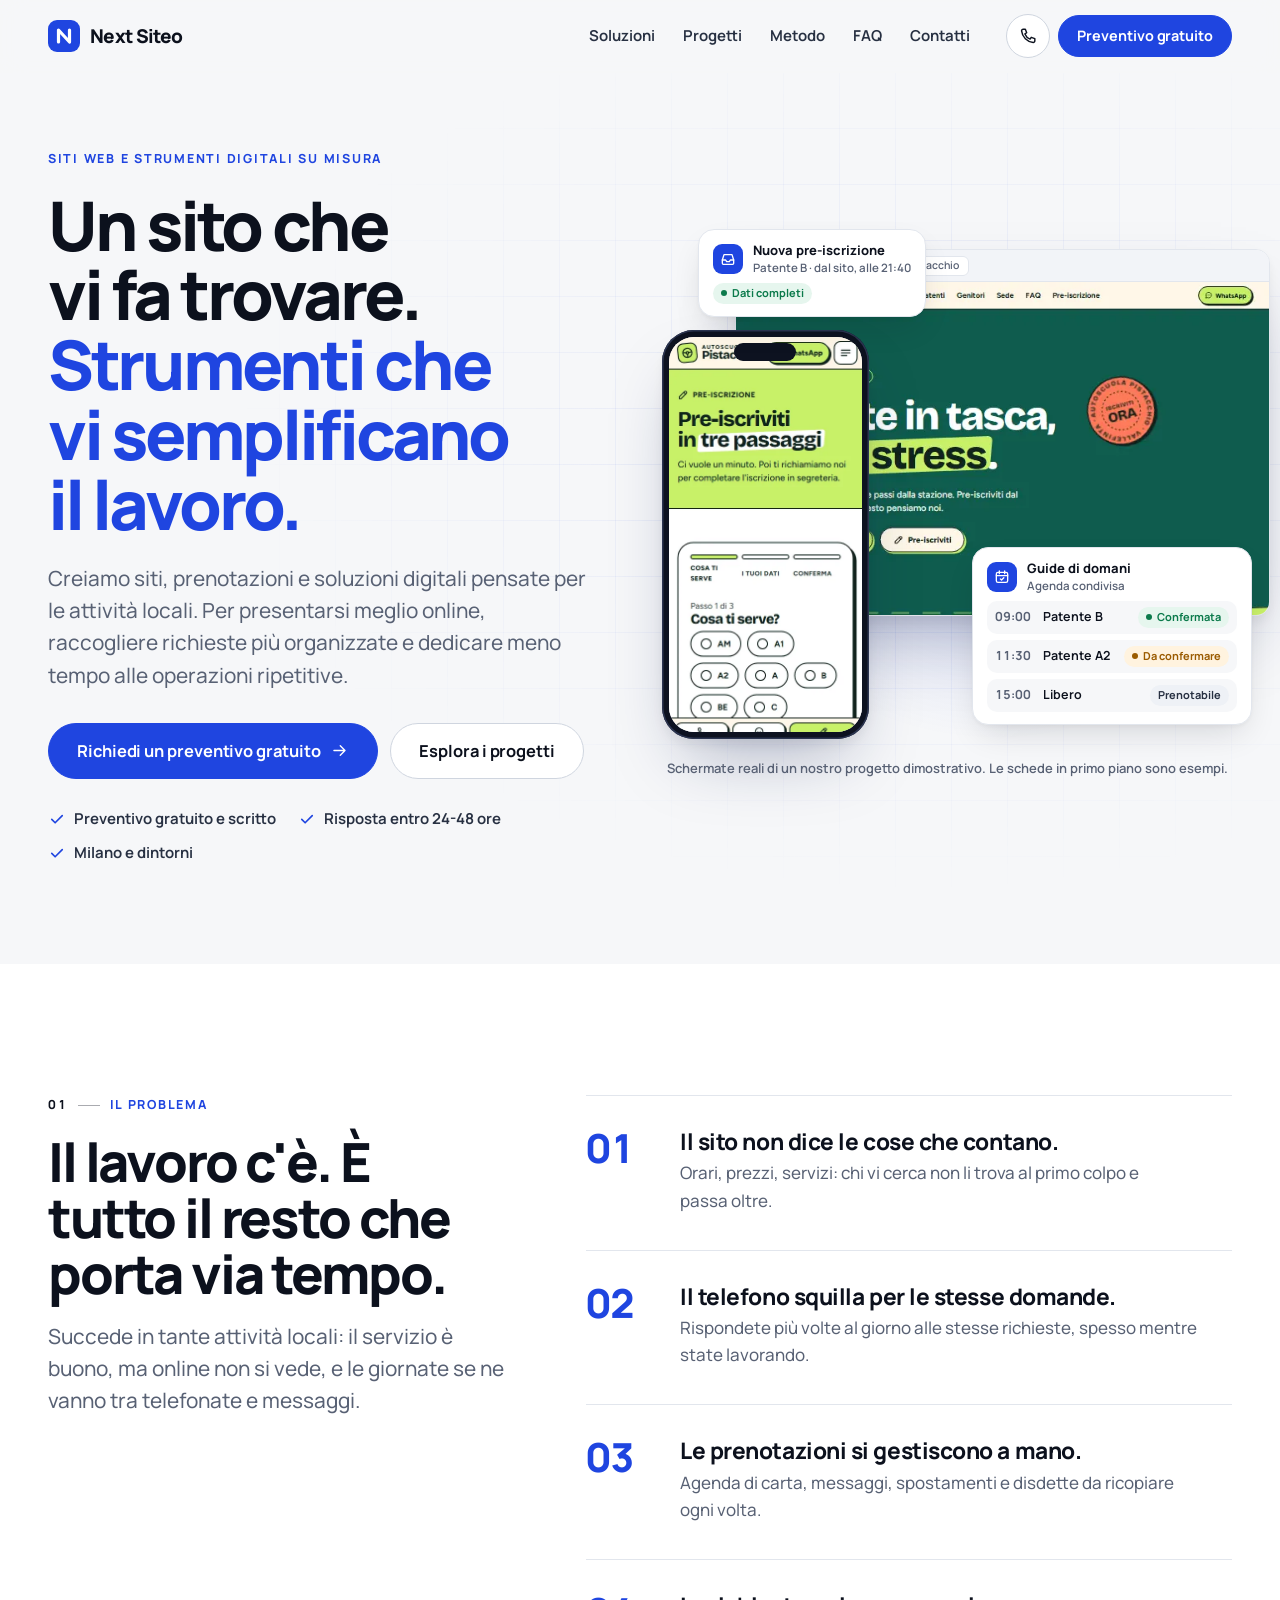
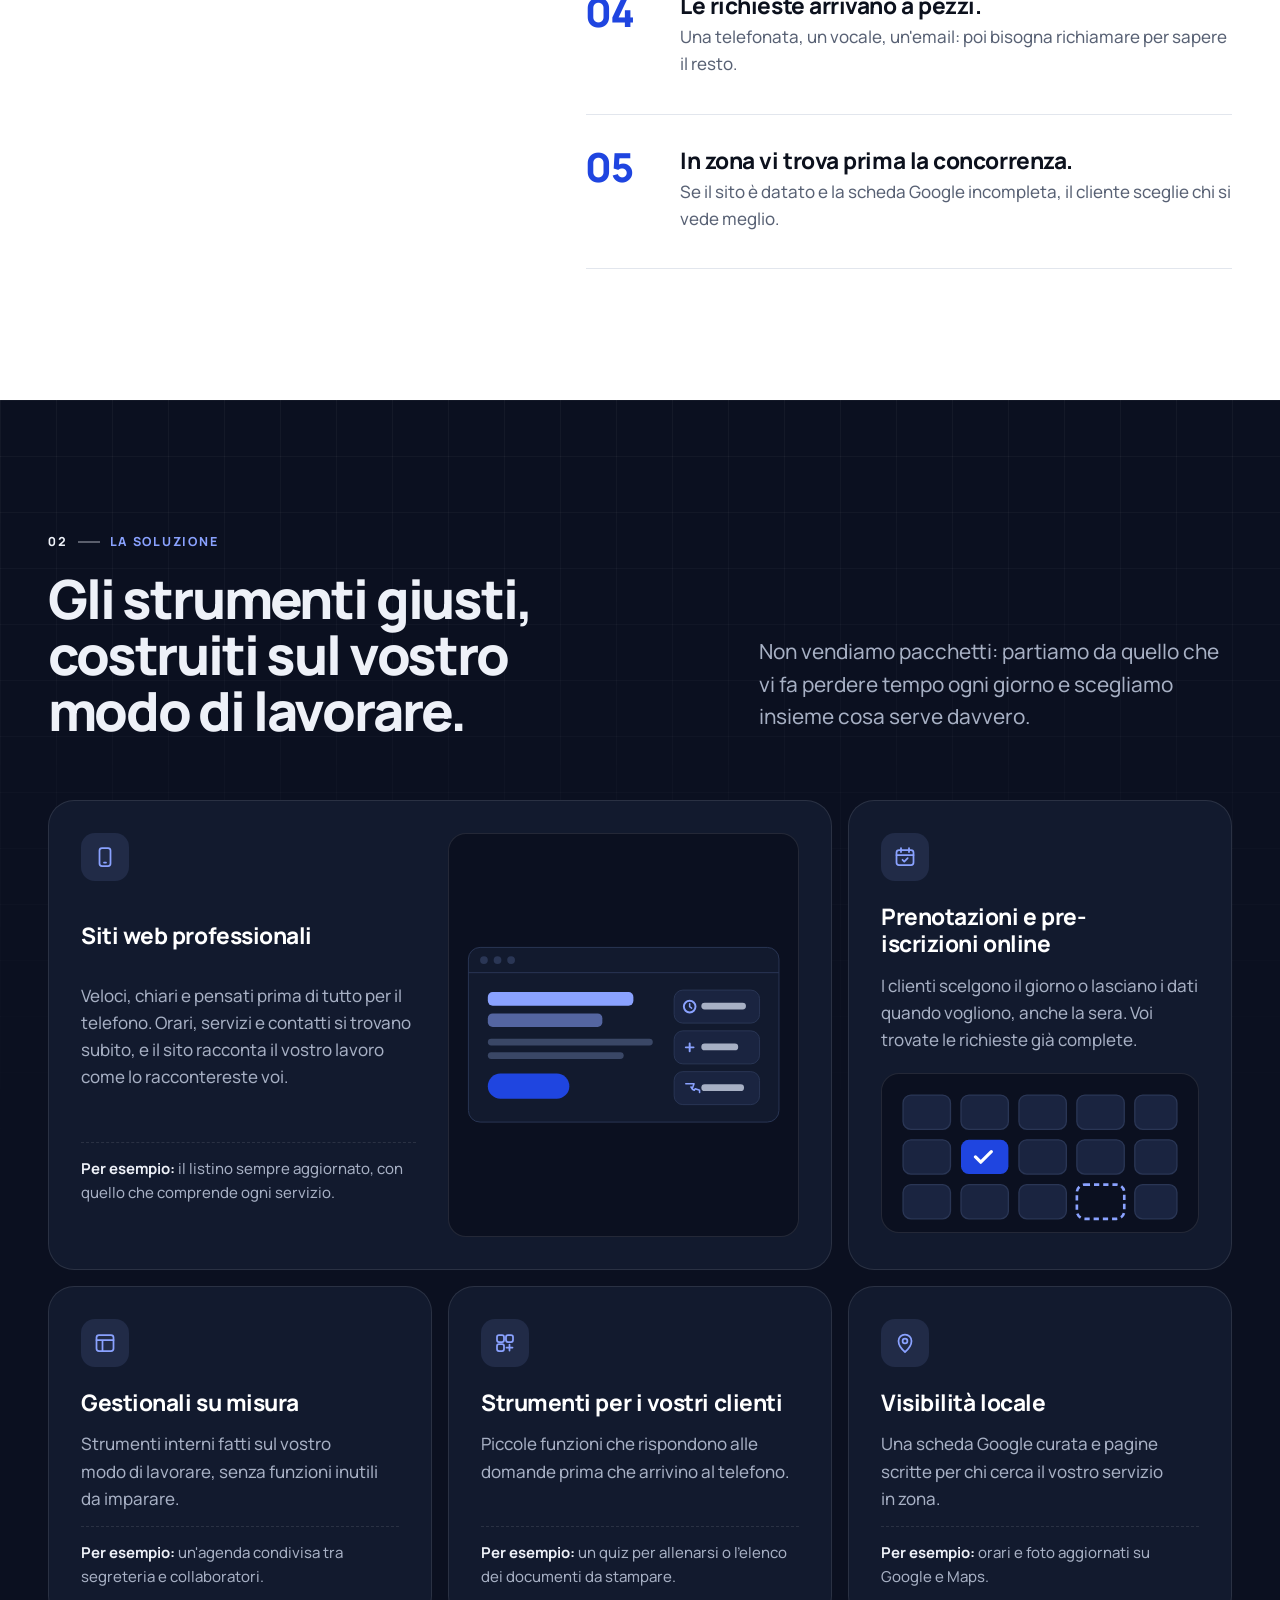
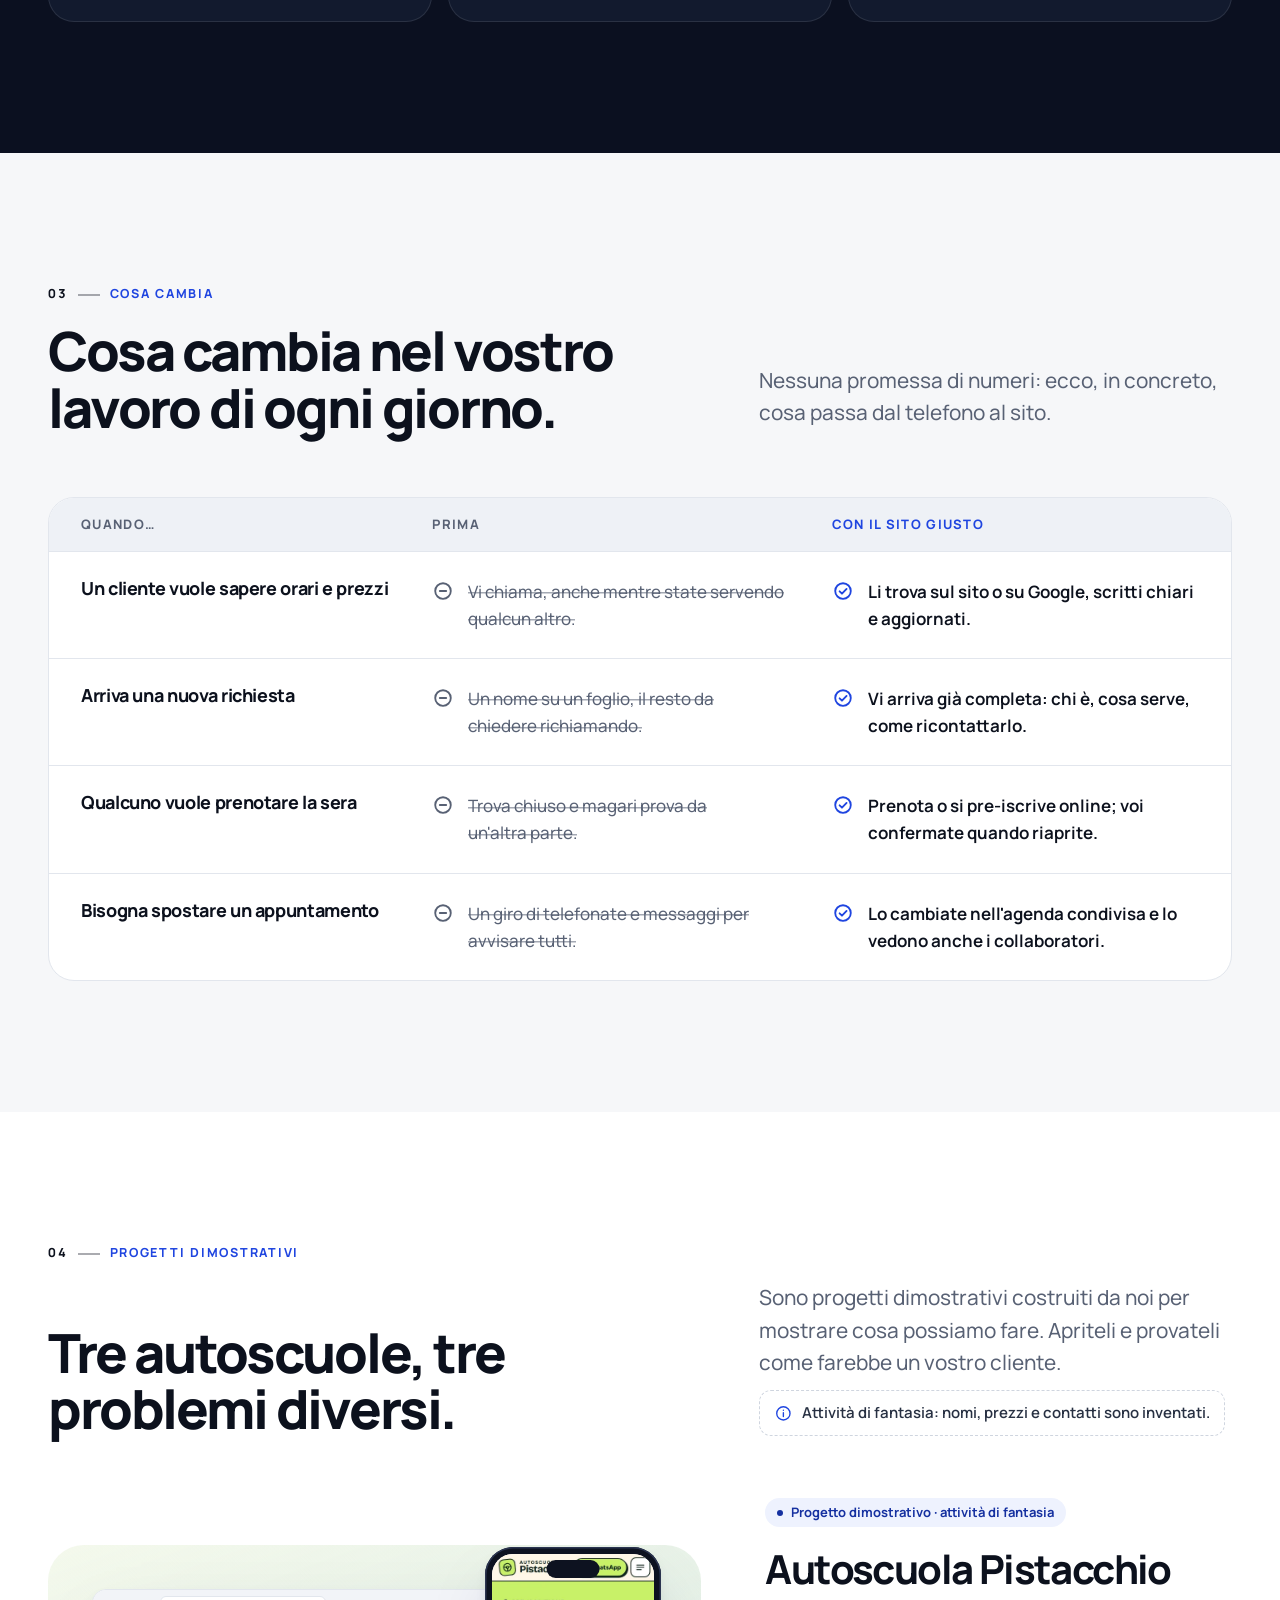
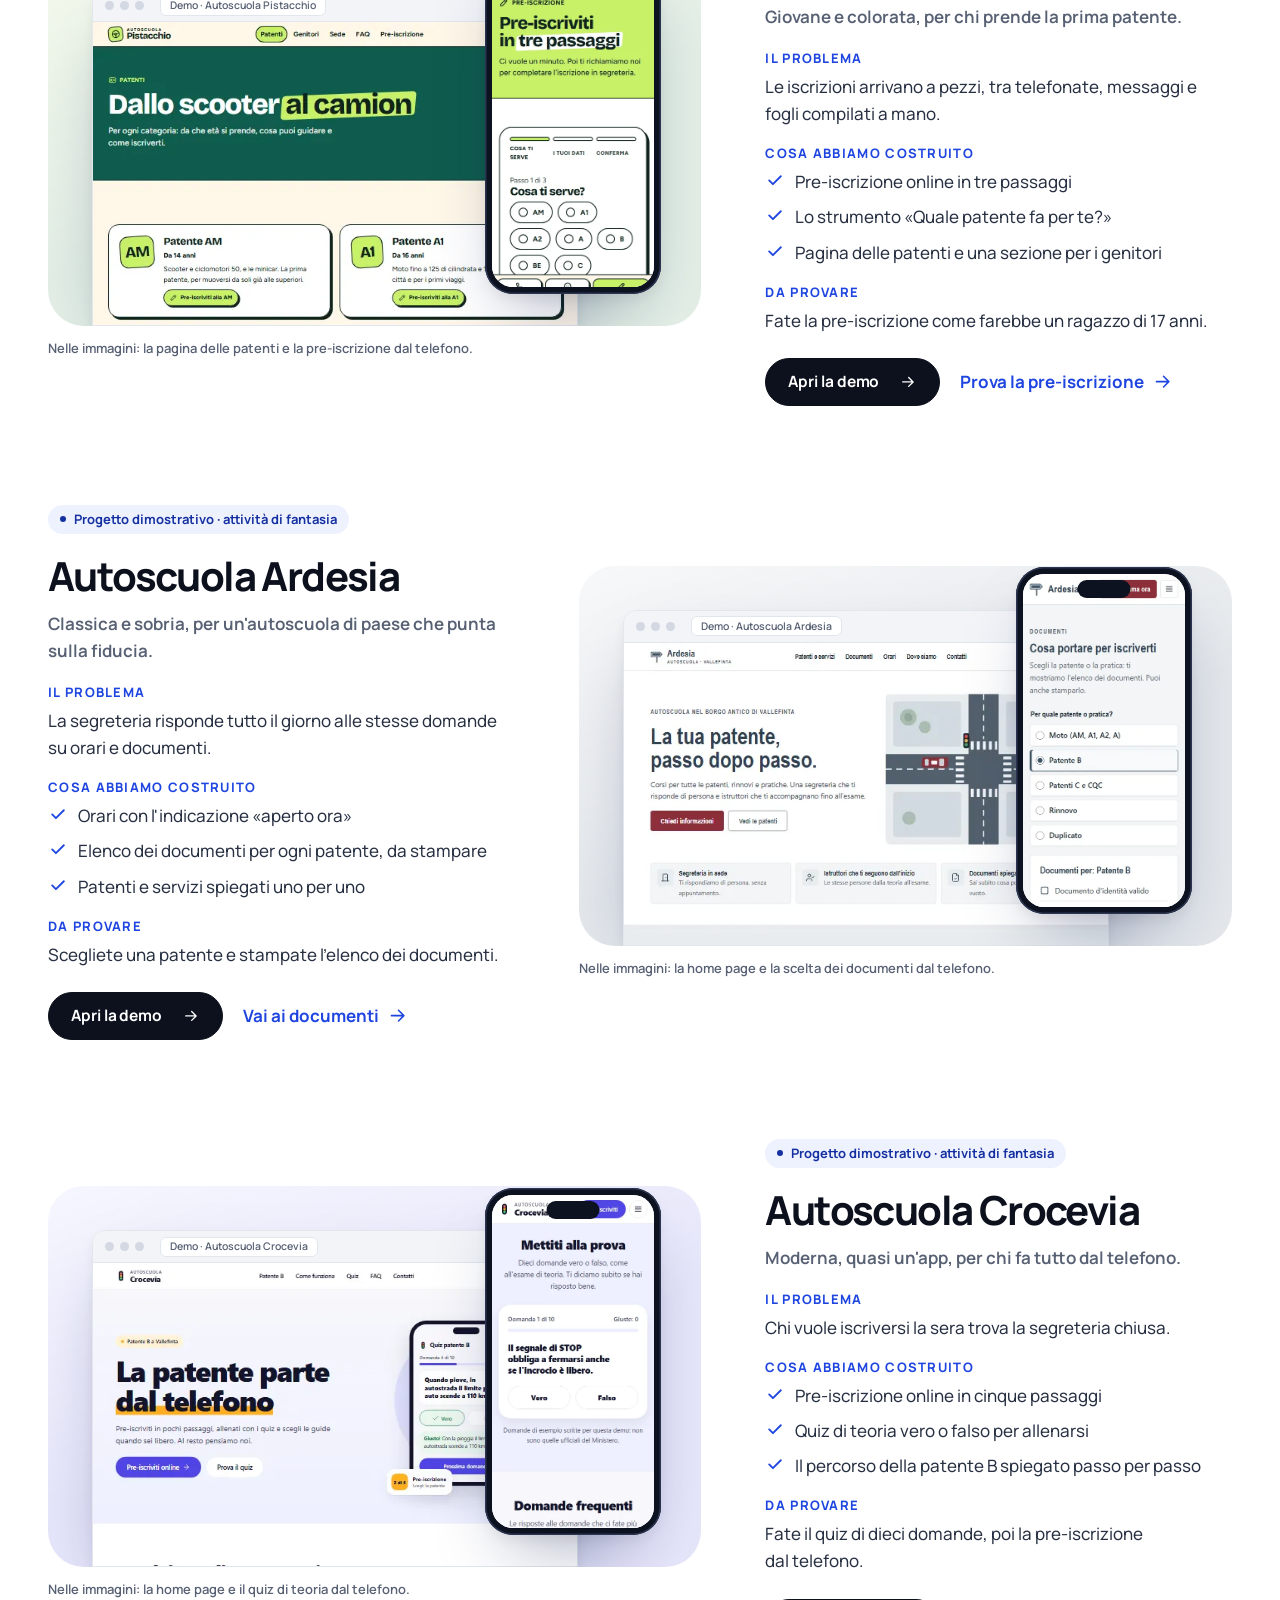
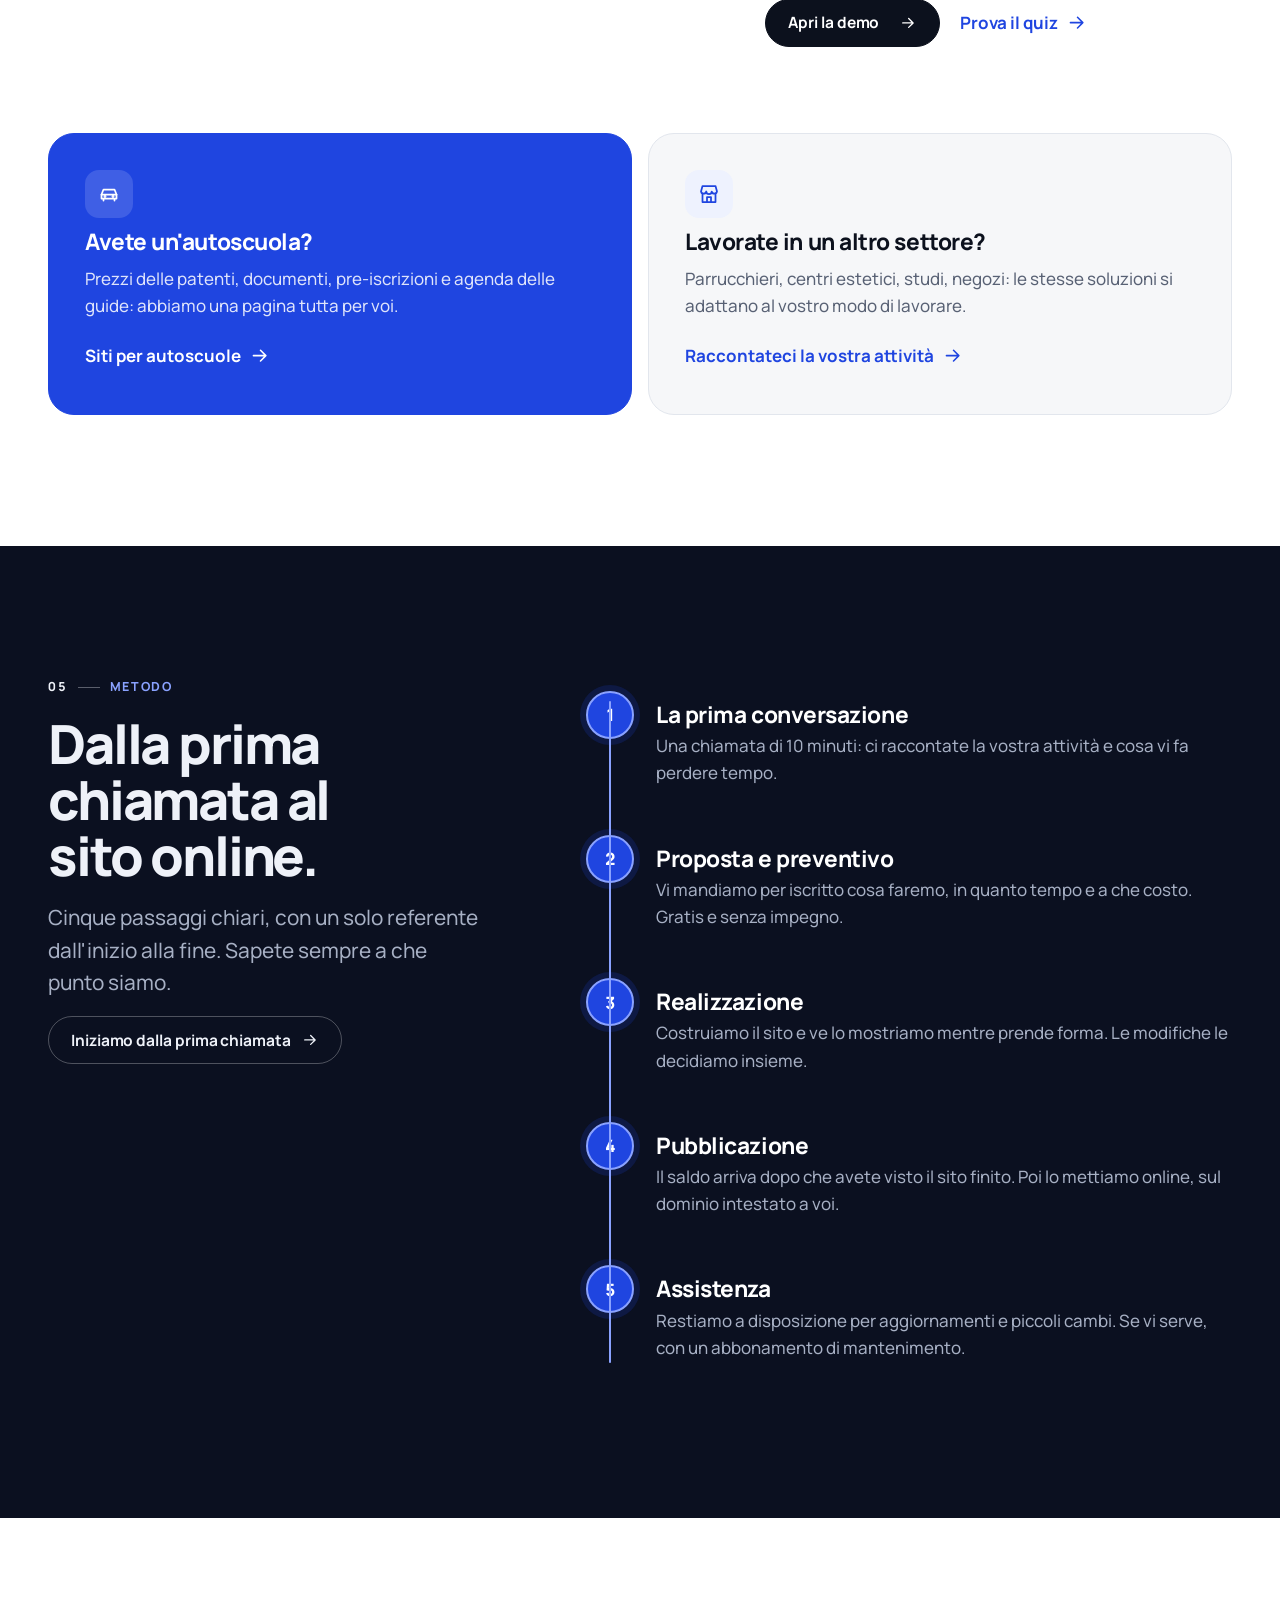
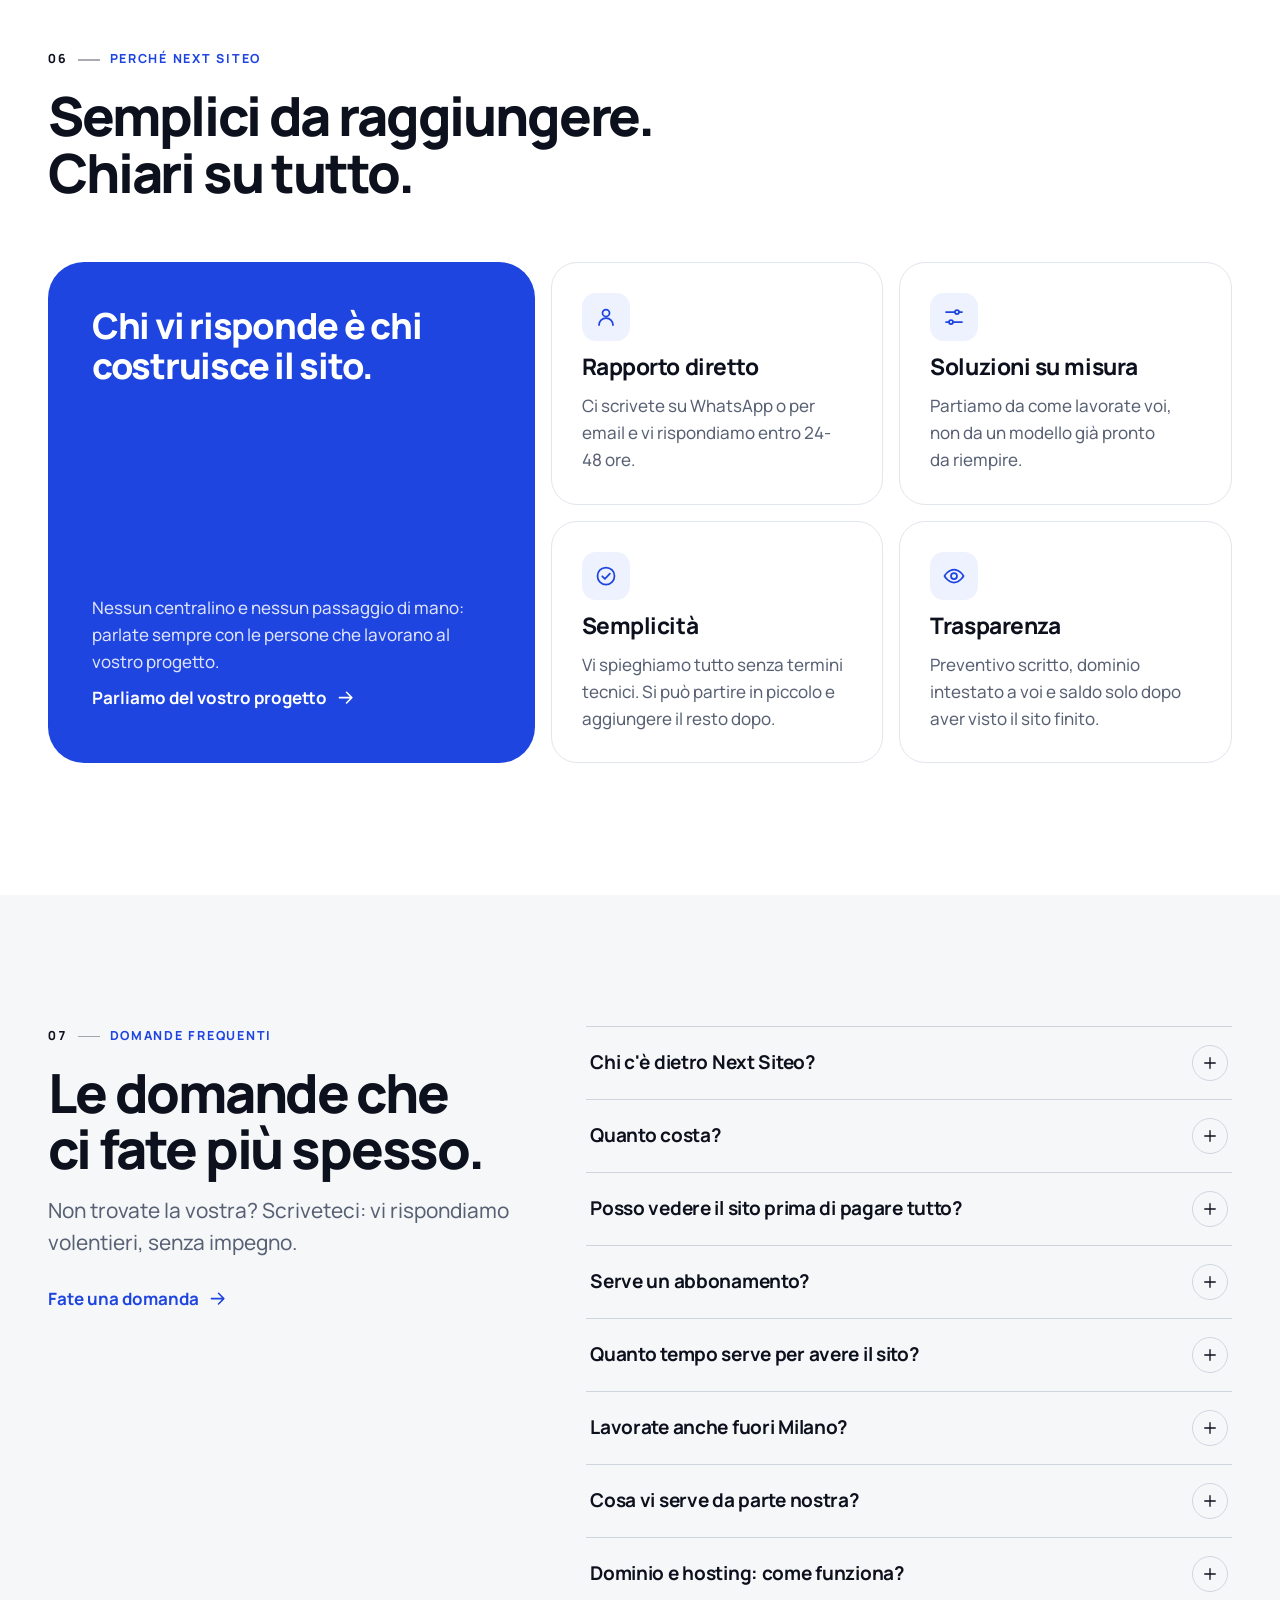
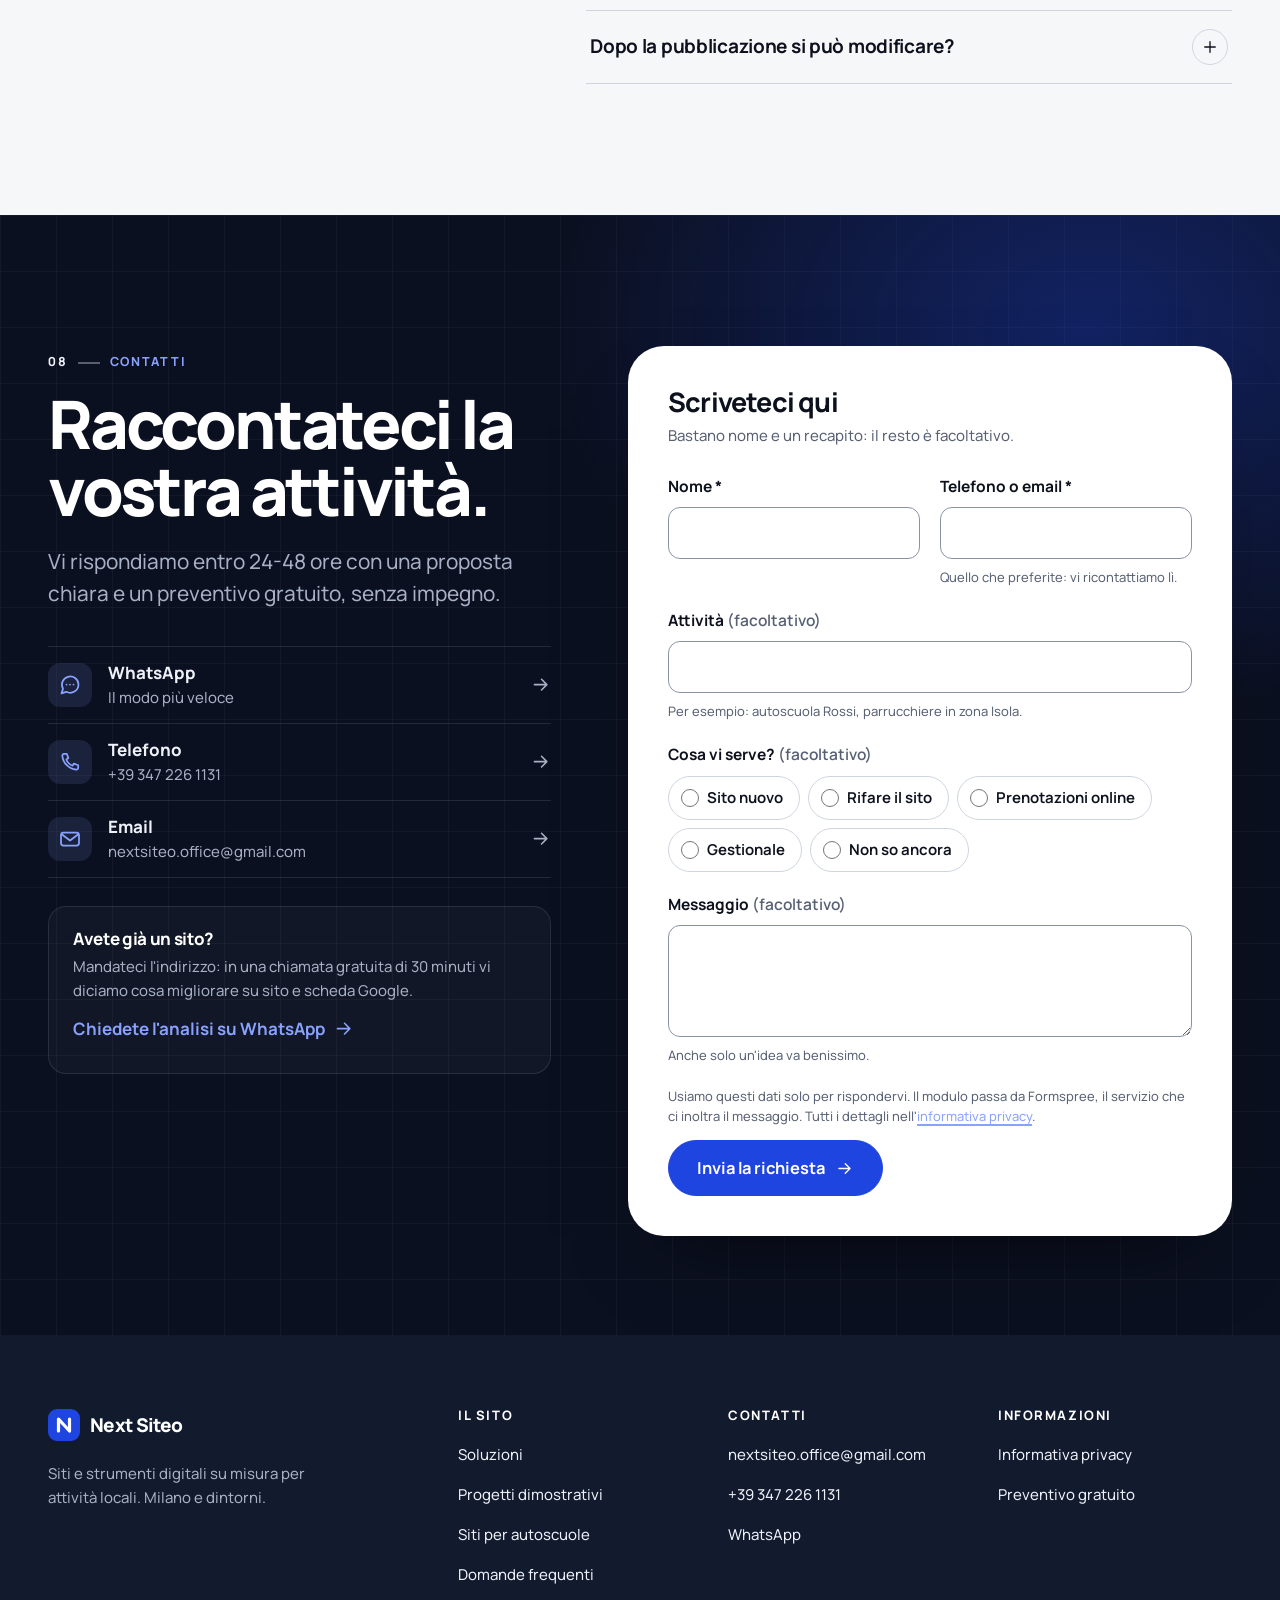
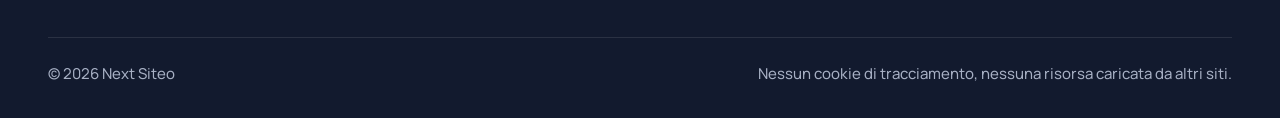
==== commit a458de16: "Restyling completo della home e della pagina autoscuole - Nuovo design system in css/style.css: toke" ====
--- a/index.html
+++ b/index.html
@@ -3,8 +3,8 @@
 <head>
   <meta charset="utf-8">
   <meta name="viewport" content="width=device-width, initial-scale=1, viewport-fit=cover">
-  <title>Siti web e prenotazioni online a Milano | Next Siteo</title>
-  <meta name="description" content="Siti per attività locali a Milano, pensati per il telefono: prenotazioni e pre-iscrizioni online, gestionali su misura. Preventivo gratuito e scritto.">
+  <title>Siti web, prenotazioni e gestionali a Milano | Next Siteo</title>
+  <meta name="description" content="Siti web veloci, prenotazioni online e gestionali su misura per attività locali a Milano e dintorni. Provate le demo e chiedete un preventivo gratuito.">
   <meta name="theme-color" content="#F6F7F9">
   <meta name="format-detection" content="telephone=no">
 
@@ -14,19 +14,20 @@
   <meta property="og:type" content="website">
   <meta property="og:locale" content="it_IT">
   <meta property="og:site_name" content="Next Siteo">
-  <meta property="og:title" content="Next Siteo | Prenotazioni e richieste online, anche quando siete chiusi">
-  <meta property="og:description" content="Siti per attività locali, pensati per il telefono: prenotazioni, pre-iscrizioni e gestionali su misura. Provate le demo e chiedete un preventivo gratuito.">
+  <meta property="og:title" content="Next Siteo | Un sito che vi fa trovare. Strumenti che vi semplificano il lavoro.">
+  <meta property="og:description" content="Siti, prenotazioni e strumenti digitali su misura per attività locali. Guardate le demo e chiedete un preventivo gratuito.">
   <meta property="og:url" content="https://nextsiteo.github.io/">
   <meta property="og:image" content="https://nextsiteo.github.io/assets/og-image.png">
   <meta property="og:image:width" content="1200">
   <meta property="og:image:height" content="630">
-  <meta property="og:image:alt" content="Next Siteo: siti e strumenti su misura per attività locali">
+  <meta property="og:image:alt" content="Next Siteo: siti e strumenti digitali su misura per attività locali">
   <meta name="twitter:card" content="summary_large_image">
 
   <link rel="icon" href="assets/favicon.svg" type="image/svg+xml">
   <link rel="preload" href="assets/fonts/manrope-latin.woff2" as="font" type="font/woff2" crossorigin>
-  <link rel="stylesheet" href="css/style.css">
-  <script>document.documentElement.classList.add('js');</script>
+  <link rel="stylesheet" href="css/style.css?v=2026-10-17">
+  <!-- Animazioni allo scroll solo con JavaScript attivo; se js/main.js non arriva entro 3 secondi si mostra tutto -->
+  <script>document.documentElement.classList.add('js');setTimeout(function(){if(!window.NEXTSITEO_PRONTO)document.documentElement.classList.remove('js')},3000);</script>
 
   <script type="application/ld+json">
   {
@@ -64,7 +65,7 @@
         "name": "Chi c'è dietro Next Siteo?",
         "acceptedAnswer": {
           "@type": "Answer",
-          "text": "Siamo quattro studenti di Ingegneria del Politecnico di Milano. Aiutiamo le attività locali a costruire la loro presenza online: guardiamo come vi vedono oggi i clienti, cerchiamo ogni punto da migliorare e costruiamo un sito che rispecchi l'impegno che mettete ogni giorno nel vostro lavoro. Chi vi risponde è chi costruisce il sito."
+          "text": "Siamo quattro studenti di Ingegneria del Politecnico di Milano. Aiutiamo le attività locali a costruire la loro presenza online: guardiamo come vi vedono oggi i clienti, troviamo cosa migliorare e costruiamo un sito che rispecchi l'impegno che mettete ogni giorno nel vostro lavoro."
         }
       },
       {
@@ -128,15 +129,7 @@
         "name": "Dopo la pubblicazione si può modificare?",
         "acceptedAnswer": {
           "@type": "Answer",
-          "text": "Sì. Orari, testi e foto cambiano: ci scrivete cosa aggiornare e lo sistemiamo noi. Le modifiche più grandi le valutiamo insieme."
-        }
-      },
-      {
-        "@type": "Question",
-        "name": "Posso aggiornarlo da solo?",
-        "acceptedAnswer": {
-          "@type": "Answer",
-          "text": "Se vi serve, sì: possiamo prevedere un modo semplice per cambiare le parti che aggiornate più spesso, come orari e avvisi. Altrimenti ci pensiamo noi."
+          "text": "Sì. Orari, testi e foto cambiano: ci scrivete cosa aggiornare e lo sistemiamo noi. Se preferite, possiamo prevedere un modo semplice per aggiornare da soli le parti che cambiano più spesso, come orari e avvisi."
         }
       }
     ]
@@ -151,6 +144,8 @@
     <symbol id="i-close" viewBox="0 0 24 24"><path d="M6 6l12 12M18 6 6 18"/></symbol>
     <symbol id="i-plus" viewBox="0 0 24 24"><path d="M12 5v14M5 12h14"/></symbol>
     <symbol id="i-check" viewBox="0 0 24 24"><path d="m5 12.5 4.5 4.5L19 7.5"/></symbol>
+    <symbol id="i-check-circle" viewBox="0 0 24 24"><circle cx="12" cy="12" r="8.5"/><path d="m8.3 12.3 2.6 2.6 5-5.2"/></symbol>
+    <symbol id="i-minus-circle" viewBox="0 0 24 24"><circle cx="12" cy="12" r="8.5"/><path d="M8.5 12h7"/></symbol>
     <symbol id="i-phone" viewBox="0 0 24 24"><path d="M6.2 3.8h2.6l1.6 4.3-2.1 1.4a10.8 10.8 0 0 0 6.2 6.2l1.4-2.1 4.3 1.6v2.6a1.9 1.9 0 0 1-2 1.9A15.7 15.7 0 0 1 4.3 5.8a1.9 1.9 0 0 1 1.9-2z"/></symbol>
     <symbol id="i-chat" viewBox="0 0 24 24"><path d="M20.5 11.5a8.3 8.3 0 0 1-12.2 7.3L3.5 20.4l1.5-4.5a8.3 8.3 0 1 1 15.5-4.4z"/><path d="M8.5 11.6h.01M12 11.6h.01M15.5 11.6h.01"/></symbol>
     <symbol id="i-mail" viewBox="0 0 24 24"><rect x="3" y="5.5" width="18" height="13" rx="2.5"/><path d="m4 7.5 8 6 8-6"/></symbol>
@@ -160,19 +155,14 @@
     <symbol id="i-apps" viewBox="0 0 24 24"><rect x="4" y="4" width="7" height="7" rx="2"/><rect x="13" y="4" width="7" height="7" rx="2"/><rect x="4" y="13" width="7" height="7" rx="2"/><path d="M16.5 13.5v6M13.5 16.5h6"/></symbol>
     <symbol id="i-pin" viewBox="0 0 24 24"><path d="M12 21s-6.5-5.6-6.5-11a6.5 6.5 0 0 1 13 0c0 5.4-6.5 11-6.5 11z"/><circle cx="12" cy="10" r="2.4"/></symbol>
     <symbol id="i-inbox" viewBox="0 0 24 24"><path d="M3.5 13.5 6 5.5h12l2.5 8v5A1.5 1.5 0 0 1 19 20H5a1.5 1.5 0 0 1-1.5-1.5z"/><path d="M3.5 13.5h5l1.5 2.5h4l1.5-2.5h5"/></symbol>
-    <symbol id="i-search" viewBox="0 0 24 24"><circle cx="11" cy="11" r="6.5"/><path d="m20 20-4.4-4.4"/></symbol>
-    <symbol id="i-users" viewBox="0 0 24 24"><circle cx="9" cy="8" r="3"/><path d="M3.5 19.5a5.5 5.5 0 0 1 11 0"/><circle cx="17" cy="9.5" r="2.3"/><path d="M15.8 14.2a4.5 4.5 0 0 1 5.2 4.3"/></symbol>
-    <symbol id="i-doc" viewBox="0 0 24 24"><path d="M6 3.5h8l4.5 4.5v12.5H6z"/><path d="M14 3.5V8h4.5M9 12.5h6M9 16h6"/></symbol>
-    <symbol id="i-code" viewBox="0 0 24 24"><path d="m8.5 8-4 4 4 4M15.5 8l4 4-4 4M13.5 5.5l-3 13"/></symbol>
-    <symbol id="i-globe" viewBox="0 0 24 24"><circle cx="12" cy="12" r="8.5"/><path d="M3.5 12h17M12 3.5c2.4 2.6 3.6 5.4 3.6 8.5s-1.2 5.9-3.6 8.5c-2.4-2.6-3.6-5.4-3.6-8.5s1.2-5.9 3.6-8.5z"/></symbol>
-    <symbol id="i-bolt" viewBox="0 0 24 24"><path d="M13 3 5 13.5h6L11 21l8-10.5h-6z"/></symbol>
     <symbol id="i-person" viewBox="0 0 24 24"><circle cx="12" cy="8" r="3.5"/><path d="M5 20a7 7 0 0 1 14 0"/></symbol>
     <symbol id="i-sliders" viewBox="0 0 24 24"><path d="M4 7h9M17 7h3M4 17h3M11 17h9"/><circle cx="15" cy="7" r="2"/><circle cx="9" cy="17" r="2"/></symbol>
-    <symbol id="i-unlock" viewBox="0 0 24 24"><rect x="5" y="11" width="14" height="9.5" rx="2.5"/><path d="M8.5 11V8a3.5 3.5 0 0 1 6.8-1.2M12 15v2"/></symbol>
+    <symbol id="i-eye" viewBox="0 0 24 24"><path d="M2.5 12S6 5.5 12 5.5 21.5 12 21.5 12 18 18.5 12 18.5 2.5 12 2.5 12z"/><circle cx="12" cy="12" r="3"/></symbol>
+    <symbol id="i-doc" viewBox="0 0 24 24"><path d="M6 3.5h8l4.5 4.5v12.5H6z"/><path d="M14 3.5V8h4.5M9 12.5h6M9 16h6"/></symbol>
     <symbol id="i-car" viewBox="0 0 24 24"><path d="M5 16.5h14M6.5 16.5v2M17.5 16.5v2M4.5 16.5v-4l2-5h11l2 5v4"/><path d="M4.5 12.5h15"/><circle cx="8" cy="14.5" r=".6"/><circle cx="16" cy="14.5" r=".6"/></symbol>
     <symbol id="i-store" viewBox="0 0 24 24"><path d="M4 9.5 5.5 4h13L20 9.5M4 9.5a2.7 2.7 0 0 0 5.3 0 2.7 2.7 0 0 0 5.4 0 2.7 2.7 0 0 0 5.3 0M5.5 11.5V20h13v-8.5M10 20v-5h4v5"/></symbol>
-    <symbol id="i-eye" viewBox="0 0 24 24"><path d="M2.5 12S6 5.5 12 5.5 21.5 12 21.5 12 18 18.5 12 18.5 2.5 12 2.5 12z"/><circle cx="12" cy="12" r="3"/></symbol>
-    <symbol id="i-clock" viewBox="0 0 24 24"><circle cx="12" cy="12" r="8.5"/><path d="M12 7.5V12l3 2"/></symbol>
+    <symbol id="i-search" viewBox="0 0 24 24"><circle cx="11" cy="11" r="6.5"/><path d="m20 20-4.4-4.4"/></symbol>
+    <symbol id="i-info" viewBox="0 0 24 24"><circle cx="12" cy="12" r="8.5"/><path d="M12 11v5M12 8h.01"/></symbol>
     <symbol id="i-star" viewBox="0 0 24 24"><path d="m12 3.5 2.6 5.3 5.9.9-4.3 4.1 1 5.8-5.2-2.7-5.2 2.7 1-5.8-4.3-4.1 5.9-.9z"/></symbol>
   </svg>
 
@@ -191,11 +181,11 @@
 
       <nav class="nav" aria-label="Menu principale">
         <ul class="nav__list" role="list">
-          <li><a href="#per-chi">Per chi lavoriamo</a></li>
-          <li><a href="#lavori">Lavori</a></li>
-          <li><a href="#servizi">Servizi</a></li>
-          <li><a href="#metodo">Come lavoriamo</a></li>
+          <li><a href="#soluzioni">Soluzioni</a></li>
+          <li><a href="#progetti">Progetti</a></li>
+          <li><a href="#metodo">Metodo</a></li>
           <li><a href="#faq">FAQ</a></li>
+          <li><a href="#contatti">Contatti</a></li>
         </ul>
       </nav>
 
@@ -215,14 +205,13 @@
     <div class="menu-mobile" id="menu-mobile" data-menu hidden>
       <nav class="container" aria-label="Menu mobile">
         <ul role="list">
-          <li><a href="#per-chi">Per chi lavoriamo <svg class="icon" aria-hidden="true"><use href="#i-arrow"/></svg></a></li>
-          <li><a href="#lavori">Lavori <svg class="icon" aria-hidden="true"><use href="#i-arrow"/></svg></a></li>
-          <li><a href="#servizi">Servizi <svg class="icon" aria-hidden="true"><use href="#i-arrow"/></svg></a></li>
-          <li><a href="#metodo">Come lavoriamo <svg class="icon" aria-hidden="true"><use href="#i-arrow"/></svg></a></li>
-          <li><a href="#faq">FAQ <svg class="icon" aria-hidden="true"><use href="#i-arrow"/></svg></a></li>
+          <li><a href="#soluzioni">Soluzioni <svg class="icon" aria-hidden="true"><use href="#i-arrow"/></svg></a></li>
+          <li><a href="#progetti">Progetti <svg class="icon" aria-hidden="true"><use href="#i-arrow"/></svg></a></li>
+          <li><a href="#metodo">Metodo <svg class="icon" aria-hidden="true"><use href="#i-arrow"/></svg></a></li>
+          <li><a href="#faq">Domande frequenti <svg class="icon" aria-hidden="true"><use href="#i-arrow"/></svg></a></li>
           <li><a href="#contatti">Contatti <svg class="icon" aria-hidden="true"><use href="#i-arrow"/></svg></a></li>
         </ul>
-        <a class="btn btn--primary btn--lg btn--block" href="#contatti">Preventivo gratuito</a>
+        <a class="btn btn--primary btn--lg btn--block" href="#contatti">Richiedi un preventivo gratuito</a>
       </nav>
     </div>
   </header>
@@ -233,366 +222,477 @@
     <section class="hero" aria-labelledby="hero-title">
       <div class="container hero__grid">
         <div class="hero__text">
-          <p class="eyebrow">Siti e strumenti per attività locali · Milano</p>
-          <h1 id="hero-title" class="hero__title">Prenotazioni e richieste online, <span class="accent">anche quando siete chiusi.</span></h1>
-          <p class="lead hero__lead">Siti pensati per il telefono: i clienti trovano orari e prezzi, prenotano o si pre-iscrivono da soli. E se serve, costruiamo anche il gestionale.</p>
-          <div class="btn-row">
-            <a class="btn btn--primary btn--lg" href="https://wa.me/393472261131?text=Ciao%20Next%20Siteo%2C%20vorrei%20informazioni%20per%20un%20sito%20per%20la%20mia%20attivit%C3%A0." target="_blank" rel="noopener" data-wa="Ciao Next Siteo, vorrei informazioni per un sito per la mia attività.">
-              <svg class="icon" aria-hidden="true"><use href="#i-chat"/></svg> Scriveteci su WhatsApp<span class="sr-only"> (si apre in una nuova scheda)</span>
-            </a>
-            <a class="btn btn--ghost btn--lg" href="#contatti" data-cta-call>Richiedi un preventivo gratuito</a>
+          <p class="kicker" data-enter style="--i:0">Siti web e strumenti digitali su misura</p>
+          <h1 id="hero-title" class="hero__title" data-enter style="--i:1">Un sito che vi fa trovare. <span>Strumenti che vi semplificano il lavoro.</span></h1>
+          <p class="lead hero__lead" data-enter style="--i:2">Creiamo siti, prenotazioni e soluzioni digitali pensate per le attività locali. Per presentarsi meglio online, raccogliere richieste più organizzate e dedicare meno tempo alle operazioni ripetitive.</p>
+          <div class="btn-row" data-enter style="--i:3">
+            <a class="btn btn--primary btn--lg" href="#contatti">Richiedi un preventivo gratuito <svg class="icon icon--arrow" aria-hidden="true"><use href="#i-arrow"/></svg></a>
+            <a class="btn btn--lg" href="#progetti">Esplora i progetti</a>
           </div>
-          <ul class="promises" role="list" aria-label="Cosa vi garantiamo">
-            <li><svg class="icon" aria-hidden="true"><use href="#i-check"/></svg>Preventivo scritto con tempi e costi</li>
-            <li><svg class="icon" aria-hidden="true"><use href="#i-check"/></svg>Il dominio resta vostro</li>
-            <li><svg class="icon" aria-hidden="true"><use href="#i-check"/></svg>Vedete il sito prima che vada online</li>
+          <ul class="hero__facts" role="list" data-enter style="--i:4">
+            <li><svg class="icon" aria-hidden="true"><use href="#i-check"/></svg>Preventivo gratuito e scritto</li>
             <li><svg class="icon" aria-hidden="true"><use href="#i-check"/></svg>Risposta entro 24-48 ore</li>
+            <li><svg class="icon" aria-hidden="true"><use href="#i-check"/></svg>Milano e dintorni</li>
           </ul>
         </div>
 
-        <div class="hero__visual">
-          <div class="hero__panel" aria-hidden="true"></div>
-          <figure class="hero__device">
-            <div class="device device--phone" inert aria-hidden="true">
-              <div class="device__screen" data-screen style="--ratio: 390 / 760">
-                <iframe src="demo/autoscuole-crocevia/index.html?vista=quiz" title="Anteprima: il quiz di teoria della demo Autoscuola Crocevia" loading="lazy" tabindex="-1" width="390" height="844"></iframe>
-              </div>
-            </div>
-            <figcaption class="hero__caption">Una delle nostre demo: il quiz di teoria per un'autoscuola. <a href="demo/autoscuole-crocevia/index.html#quiz" data-keep-src>Provatelo</a></figcaption>
-          </figure>
-        </div>
+        <!-- Composizione: schermate reali della demo Pistacchio + due schede illustrative (dati di esempio) -->
+        <figure class="showcase" data-parallax>
+          <div class="showcase__stage" aria-hidden="true">
+            <div class="showcase__glow"></div>
+            <div class="browser" data-depth="0.35">
+              <div class="browser__bar"><i></i><i></i><i></i><span class="browser__url">Demo · Autoscuola Pistacchio</span></div>
+              <img src="assets/anteprime/pistacchio-home-1280.webp" srcset="assets/anteprime/pistacchio-home-640.webp 640w, assets/anteprime/pistacchio-home-1280.webp 1280w" sizes="(min-width: 1024px) 540px, 88vw" width="1280" height="800" alt="" loading="lazy" decoding="async">
+            </div>
+            <div class="phone" data-depth="0.9">
+              <div class="phone__screen">
+                <img src="assets/anteprime/pistacchio-iscrizione-390.webp" srcset="assets/anteprime/pistacchio-iscrizione-390.webp 390w, assets/anteprime/pistacchio-iscrizione-780.webp 780w" sizes="(min-width: 1024px) 200px, 33vw" width="390" height="844" alt="" loading="lazy" decoding="async">
+              </div>
+            </div>
+            <div class="ui-card showcase__card-a" data-depth="1.5">
+              <div class="ui-card__top">
+                <span class="ui-card__icon"><svg class="icon"><use href="#i-inbox"/></svg></span>
+                <div><strong>Nuova pre-iscrizione</strong><small>Patente B · dal sito, alle 21:40</small></div>
+              </div>
+              <div><span class="ui-chip ui-chip--ok">Dati completi</span></div>
+            </div>
+            <div class="ui-card showcase__card-b" data-depth="1.2">
+              <div class="ui-card__top">
+                <span class="ui-card__icon"><svg class="icon"><use href="#i-calendar"/></svg></span>
+                <div><strong>Guide di domani</strong><small>Agenda condivisa</small></div>
+              </div>
+              <div class="ui-slots">
+                <div class="ui-slot"><time>09:00</time><span>Patente B</span><span class="ui-chip ui-chip--ok">Confermata</span></div>
+                <div class="ui-slot"><time>11:30</time><span>Patente A2</span><span class="ui-chip ui-chip--warn">Da confermare</span></div>
+                <div class="ui-slot"><time>15:00</time><span>Libero</span><span class="ui-chip">Prenotabile</span></div>
+              </div>
+            </div>
+          </div>
+          <figcaption data-enter style="--i:6">Schermate reali di un nostro progetto dimostrativo. Le schede in primo piano sono esempi.</figcaption>
+        </figure>
       </div>
     </section>
 
-    <!-- ============ PER CHI LAVORIAMO ============
-         Una card per nicchia. Per una nuova nicchia (es. /barbieri/) copiate una card e la pagina
-         /autoscuole/ (vedi README, "Aggiungere una nicchia"). -->
-    <section class="section section--white" id="per-chi" aria-labelledby="per-chi-title">
+    <!-- ============ 01 IL PROBLEMA ============ -->
+    <section class="section section--white" id="problema" aria-labelledby="problema-title">
+      <div class="container problem">
+        <div class="head" data-reveal>
+          <p class="kicker"><span class="kicker__n">01</span> Il problema</p>
+          <h2 id="problema-title">Il lavoro c'è. È tutto il resto che porta via tempo.</h2>
+          <p class="lead">Succede in tante attività locali: il servizio è buono, ma online non si vede, e le giornate se ne vanno tra telefonate e messaggi.</p>
+        </div>
+        <ol class="problems" role="list">
+          <li data-reveal>
+            <span class="problems__n" aria-hidden="true">01</span>
+            <h3>Il sito non dice le cose che contano.</h3>
+            <p>Orari, prezzi, servizi: chi vi cerca non li trova al primo colpo e passa oltre.</p>
+          </li>
+          <li data-reveal>
+            <span class="problems__n" aria-hidden="true">02</span>
+            <h3>Il telefono squilla per le stesse domande.</h3>
+            <p>Rispondete più volte al giorno alle stesse richieste, spesso mentre state lavorando.</p>
+          </li>
+          <li data-reveal>
+            <span class="problems__n" aria-hidden="true">03</span>
+            <h3>Le prenotazioni si gestiscono a mano.</h3>
+            <p>Agenda di carta, messaggi, spostamenti e disdette da ricopiare ogni volta.</p>
+          </li>
+          <li data-reveal>
+            <span class="problems__n" aria-hidden="true">04</span>
+            <h3>Le richieste arrivano a pezzi.</h3>
+            <p>Una telefonata, un vocale, un'email: poi bisogna richiamare per sapere il resto.</p>
+          </li>
+          <li data-reveal>
+            <span class="problems__n" aria-hidden="true">05</span>
+            <h3>In zona vi trova prima la concorrenza.</h3>
+            <p>Se il sito è datato e la scheda Google incompleta, il cliente sceglie chi si vede meglio.</p>
+          </li>
+        </ol>
+      </div>
+    </section>
+
+    <!-- ============ 02 LA SOLUZIONE ============ -->
+    <section class="section on-night solution" id="soluzioni" aria-labelledby="soluzioni-title">
       <div class="container">
-        <div class="section-head" data-reveal>
-          <p class="eyebrow">Per chi lavoriamo</p>
-          <h2 id="per-chi-title">Partiamo dal vostro settore.</h2>
-          <p class="lead">Ogni attività riceve domande diverse. Per alcuni settori abbiamo già esempi da provare.</p>
-        </div>
-        <ul class="niches" role="list">
-          <li class="niche" data-reveal>
-            <span class="niche__icon"><svg class="icon" aria-hidden="true"><use href="#i-car"/></svg></span>
-            <h3>Autoscuole</h3>
-            <p>Pre-iscrizioni online, quiz di teoria, orari e documenti sempre aggiornati.</p>
+        <div class="head head--split" data-reveal>
+          <p class="kicker"><span class="kicker__n">02</span> La soluzione</p>
+          <h2 id="soluzioni-title">Gli strumenti giusti, costruiti sul vostro modo di lavorare.</h2>
+          <p class="lead">Non vendiamo pacchetti: partiamo da quello che vi fa perdere tempo ogni giorno e scegliamo insieme cosa serve davvero.</p>
+        </div>
+
+        <ul class="services" role="list">
+          <li data-reveal>
+            <article class="service service--wide">
+              <span class="icon-box"><svg class="icon" aria-hidden="true"><use href="#i-mobile"/></svg></span>
+              <h3>Siti web professionali</h3>
+              <p>Veloci, chiari e pensati prima di tutto per il telefono. Orari, servizi e contatti si trovano subito, e il sito racconta il vostro lavoro come lo raccontereste voi.</p>
+              <p class="service__eg"><strong>Per esempio:</strong> il listino sempre aggiornato, con quello che comprende ogni servizio.</p>
+              <div class="service__art" aria-hidden="true">
+                <svg viewBox="0 0 360 220" role="presentation">
+                  <rect x="20" y="20" width="320" height="180" rx="12" fill="#121a2e" stroke="#2a3655"/>
+                  <path d="M20 46h320" stroke="#2a3655"/>
+                  <circle cx="36" cy="33" r="4" fill="#2a3655"/><circle cx="50" cy="33" r="4" fill="#2a3655"/><circle cx="64" cy="33" r="4" fill="#2a3655"/>
+                  <rect x="40" y="66" width="150" height="14" rx="5" fill="#8aa2ff"/>
+                  <rect x="40" y="88" width="118" height="14" rx="5" fill="#8aa2ff" opacity=".55"/>
+                  <rect x="40" y="114" width="170" height="7" rx="3.5" fill="#3a4766"/>
+                  <rect x="40" y="128" width="140" height="7" rx="3.5" fill="#3a4766"/>
+                  <rect x="40" y="150" width="84" height="26" rx="13" fill="#1f45e0"/>
+                  <rect x="232" y="64" width="88" height="34" rx="9" fill="#1a2440" stroke="#2a3655"/>
+                  <circle cx="248" cy="81" r="6" fill="none" stroke="#8aa2ff" stroke-width="2"/>
+                  <path d="M248 78v3l2 1.5" stroke="#8aa2ff" stroke-width="1.6" stroke-linecap="round"/>
+                  <rect x="260" y="77" width="46" height="7" rx="3.5" fill="#a7b0c4"/>
+                  <rect x="232" y="106" width="88" height="34" rx="9" fill="#1a2440" stroke="#2a3655"/>
+                  <path d="M244 123h8M248 119v8" stroke="#8aa2ff" stroke-width="2" stroke-linecap="round"/>
+                  <rect x="260" y="119" width="38" height="7" rx="3.5" fill="#a7b0c4"/>
+                  <rect x="232" y="148" width="88" height="34" rx="9" fill="#1a2440" stroke="#2a3655"/>
+                  <path d="M244 160.5h8.5l-1.6 4.4-1.6-1.1a6 6 0 0 0 3.4 3.4l1.1-1.6 4.4 1.6v2.2" fill="none" stroke="#8aa2ff" stroke-width="1.6" stroke-linecap="round" stroke-linejoin="round"/>
+                  <rect x="260" y="161" width="44" height="7" rx="3.5" fill="#a7b0c4"/>
+                </svg>
+              </div>
+            </article>
+          </li>
+          <li data-reveal>
+            <article class="service">
+              <span class="icon-box"><svg class="icon" aria-hidden="true"><use href="#i-calendar"/></svg></span>
+              <h3>Prenotazioni e pre-iscrizioni online</h3>
+              <p>I clienti scelgono il giorno o lasciano i dati quando vogliono, anche la sera. Voi trovate le richieste già complete.</p>
+              <div class="service__art" aria-hidden="true">
+                <svg viewBox="0 0 240 120" role="presentation">
+                  <g fill="#1a2440" stroke="#2a3655">
+                    <rect x="16" y="16" width="36" height="26" rx="6"/><rect x="60" y="16" width="36" height="26" rx="6"/><rect x="104" y="16" width="36" height="26" rx="6"/><rect x="148" y="16" width="36" height="26" rx="6"/><rect x="192" y="16" width="32" height="26" rx="6"/>
+                    <rect x="16" y="50" width="36" height="26" rx="6"/><rect x="104" y="50" width="36" height="26" rx="6"/><rect x="148" y="50" width="36" height="26" rx="6"/><rect x="192" y="50" width="32" height="26" rx="6"/>
+                    <rect x="16" y="84" width="36" height="26" rx="6"/><rect x="60" y="84" width="36" height="26" rx="6"/><rect x="104" y="84" width="36" height="26" rx="6"/><rect x="192" y="84" width="32" height="26" rx="6"/>
+                  </g>
+                  <rect x="60" y="50" width="36" height="26" rx="6" fill="#1f45e0"/>
+                  <path d="m71 63 4 4 8-8" stroke="#fff" stroke-width="2.4" fill="none" stroke-linecap="round" stroke-linejoin="round"/>
+                  <rect x="148" y="84" width="36" height="26" rx="6" fill="none" stroke="#8aa2ff" stroke-width="2" stroke-dasharray="4 3"/>
+                </svg>
+              </div>
+            </article>
+          </li>
+          <li data-reveal>
+            <article class="service">
+              <span class="icon-box"><svg class="icon" aria-hidden="true"><use href="#i-layout"/></svg></span>
+              <h3>Gestionali su misura</h3>
+              <p>Strumenti interni fatti sul vostro modo di lavorare, senza funzioni inutili da imparare.</p>
+              <p class="service__eg"><strong>Per esempio:</strong> un'agenda condivisa tra segreteria e collaboratori.</p>
+            </article>
+          </li>
+          <li data-reveal>
+            <article class="service">
+              <span class="icon-box"><svg class="icon" aria-hidden="true"><use href="#i-apps"/></svg></span>
+              <h3>Strumenti per i vostri clienti</h3>
+              <p>Piccole funzioni che rispondono alle domande prima che arrivino al telefono.</p>
+              <p class="service__eg"><strong>Per esempio:</strong> un quiz per allenarsi o l'elenco dei documenti da stampare.</p>
+            </article>
+          </li>
+          <li data-reveal>
+            <article class="service">
+              <span class="icon-box"><svg class="icon" aria-hidden="true"><use href="#i-pin"/></svg></span>
+              <h3>Visibilità locale</h3>
+              <p>Una scheda Google curata e pagine scritte per chi cerca il vostro servizio in zona.</p>
+              <p class="service__eg"><strong>Per esempio:</strong> orari e foto aggiornati su Google e Maps.</p>
+            </article>
+          </li>
+        </ul>
+      </div>
+    </section>
+
+    <!-- ============ 03 COSA CAMBIA ============ -->
+    <section class="section section--paper" id="cosa-cambia" aria-labelledby="cambia-title">
+      <div class="container">
+        <div class="head head--split" data-reveal>
+          <p class="kicker"><span class="kicker__n">03</span> Cosa cambia</p>
+          <h2 id="cambia-title">Cosa cambia nel vostro lavoro di ogni giorno.</h2>
+          <p class="lead">Nessuna promessa di numeri: ecco, in concreto, cosa passa dal telefono al sito.</p>
+        </div>
+
+        <div class="compare-wrap">
+          <p class="compare__legend" aria-hidden="true"><span>Quando…</span><span>Prima</span><span>Con il sito giusto</span></p>
+          <ul class="compare" role="list">
+            <li data-reveal>
+              <h3>Un cliente vuole sapere orari e prezzi</h3>
+              <dl>
+                <div class="compare__before"><svg class="icon" aria-hidden="true"><use href="#i-minus-circle"/></svg><dt>Prima</dt><dd><span class="strike">Vi chiama, anche mentre state servendo qualcun altro.</span></dd></div>
+                <div class="compare__after"><svg class="icon" aria-hidden="true"><use href="#i-check-circle"/></svg><dt>Con il sito giusto</dt><dd>Li trova sul sito o su Google, scritti chiari e aggiornati.</dd></div>
+              </dl>
+            </li>
+            <li data-reveal>
+              <h3>Arriva una nuova richiesta</h3>
+              <dl>
+                <div class="compare__before"><svg class="icon" aria-hidden="true"><use href="#i-minus-circle"/></svg><dt>Prima</dt><dd><span class="strike">Un nome su un foglio, il resto da chiedere richiamando.</span></dd></div>
+                <div class="compare__after"><svg class="icon" aria-hidden="true"><use href="#i-check-circle"/></svg><dt>Con il sito giusto</dt><dd>Vi arriva già completa: chi è, cosa serve, come ricontattarlo.</dd></div>
+              </dl>
+            </li>
+            <li data-reveal>
+              <h3>Qualcuno vuole prenotare la sera</h3>
+              <dl>
+                <div class="compare__before"><svg class="icon" aria-hidden="true"><use href="#i-minus-circle"/></svg><dt>Prima</dt><dd><span class="strike">Trova chiuso e magari prova da un'altra parte.</span></dd></div>
+                <div class="compare__after"><svg class="icon" aria-hidden="true"><use href="#i-check-circle"/></svg><dt>Con il sito giusto</dt><dd>Prenota o si pre-iscrive online; voi confermate quando riaprite.</dd></div>
+              </dl>
+            </li>
+            <li data-reveal>
+              <h3>Bisogna spostare un appuntamento</h3>
+              <dl>
+                <div class="compare__before"><svg class="icon" aria-hidden="true"><use href="#i-minus-circle"/></svg><dt>Prima</dt><dd><span class="strike">Un giro di telefonate e messaggi per avvisare tutti.</span></dd></div>
+                <div class="compare__after"><svg class="icon" aria-hidden="true"><use href="#i-check-circle"/></svg><dt>Con il sito giusto</dt><dd>Lo cambiate nell'agenda condivisa e lo vedono anche i collaboratori.</dd></div>
+              </dl>
+            </li>
+          </ul>
+        </div>
+      </div>
+    </section>
+
+    <!-- ============ 04 PROGETTI DIMOSTRATIVI ============
+         Per aggiungere una demo: copiate un blocco <article class="project">, cambiate testi,
+         percorsi "demo/nome-cartella/..." e le anteprime in assets/anteprime/ (vedi README). -->
+    <section class="section section--white" id="progetti" aria-labelledby="progetti-title">
+      <div class="container">
+        <div class="head head--split" data-reveal>
+          <p class="kicker"><span class="kicker__n">04</span> Progetti dimostrativi</p>
+          <h2 id="progetti-title">Tre autoscuole, tre problemi diversi.</h2>
+          <div>
+            <p class="lead">Sono progetti dimostrativi costruiti da noi per mostrare cosa possiamo fare. Apriteli e provateli come farebbe un vostro cliente.</p>
+            <p class="demo-note"><svg class="icon" aria-hidden="true"><use href="#i-info"/></svg>Attività di fantasia: nomi, prezzi e contatti sono inventati.</p>
+          </div>
+        </div>
+
+        <div class="projects">
+          <article class="project project--pistacchio" data-reveal>
+            <figure class="project__media">
+              <a class="project__stage" href="demo/autoscuola-pistacchio/index.html" tabindex="-1" aria-hidden="true" data-keep-src>
+                <div class="browser">
+                  <div class="browser__bar"><i></i><i></i><i></i><span class="browser__url">Demo · Autoscuola Pistacchio</span></div>
+                  <img src="assets/anteprime/pistacchio-patenti-1280.webp" srcset="assets/anteprime/pistacchio-patenti-640.webp 640w, assets/anteprime/pistacchio-patenti-1280.webp 1280w" sizes="(min-width: 1024px) 600px, 86vw" width="1280" height="800" alt="" loading="lazy" decoding="async">
+                </div>
+                <div class="phone">
+                  <div class="phone__screen"><img src="assets/anteprime/pistacchio-iscrizione-390.webp" srcset="assets/anteprime/pistacchio-iscrizione-390.webp 390w, assets/anteprime/pistacchio-iscrizione-780.webp 780w" sizes="(min-width: 1024px) 180px, 27vw" width="390" height="844" alt="" loading="lazy" decoding="async"></div>
+                </div>
+              </a>
+              <figcaption>Nelle immagini: la pagina delle patenti e la pre-iscrizione dal telefono.</figcaption>
+            </figure>
+            <div class="project__body">
+              <p class="badge">Progetto dimostrativo · attività di fantasia</p>
+              <h3 class="project__name">Autoscuola Pistacchio</h3>
+              <p class="project__style">Giovane e colorata, per chi prende la prima patente.</p>
+              <dl class="project__facts">
+                <div><dt>Il problema</dt><dd>Le iscrizioni arrivano a pezzi, tra telefonate, messaggi e fogli compilati a mano.</dd></div>
+                <div>
+                  <dt>Cosa abbiamo costruito</dt>
+                  <dd>
+                    <ul class="checks" role="list">
+                      <li><svg class="icon" aria-hidden="true"><use href="#i-check"/></svg>Pre-iscrizione online in tre passaggi</li>
+                      <li><svg class="icon" aria-hidden="true"><use href="#i-check"/></svg>Lo strumento «Quale patente fa per te?»</li>
+                      <li><svg class="icon" aria-hidden="true"><use href="#i-check"/></svg>Pagina delle patenti e una sezione per i genitori</li>
+                    </ul>
+                  </dd>
+                </div>
+                <div><dt>Da provare</dt><dd>Fate la pre-iscrizione come farebbe un ragazzo di 17 anni.</dd></div>
+              </dl>
+              <div class="project__actions">
+                <a class="btn btn--dark" href="demo/autoscuola-pistacchio/index.html" data-keep-src>Apri la demo<span class="sr-only"> di Autoscuola Pistacchio</span> <svg class="icon icon--arrow" aria-hidden="true"><use href="#i-arrow"/></svg></a>
+                <a class="link-arrow" href="demo/autoscuola-pistacchio/iscrizione.html" data-keep-src>Prova la pre-iscrizione <svg class="icon" aria-hidden="true"><use href="#i-arrow"/></svg></a>
+              </div>
+            </div>
+          </article>
+
+          <article class="project project--flip project--ardesia" data-reveal>
+            <figure class="project__media">
+              <a class="project__stage" href="demo/autoscuola-ardesia/index.html" tabindex="-1" aria-hidden="true" data-keep-src>
+                <div class="browser">
+                  <div class="browser__bar"><i></i><i></i><i></i><span class="browser__url">Demo · Autoscuola Ardesia</span></div>
+                  <img src="assets/anteprime/ardesia-home-1280.webp" srcset="assets/anteprime/ardesia-home-640.webp 640w, assets/anteprime/ardesia-home-1280.webp 1280w" sizes="(min-width: 1024px) 600px, 86vw" width="1280" height="800" alt="" loading="lazy" decoding="async">
+                </div>
+                <div class="phone">
+                  <div class="phone__screen"><img src="assets/anteprime/ardesia-documenti-390.webp" srcset="assets/anteprime/ardesia-documenti-390.webp 390w, assets/anteprime/ardesia-documenti-780.webp 780w" sizes="(min-width: 1024px) 180px, 27vw" width="390" height="844" alt="" loading="lazy" decoding="async"></div>
+                </div>
+              </a>
+              <figcaption>Nelle immagini: la home page e la scelta dei documenti dal telefono.</figcaption>
+            </figure>
+            <div class="project__body">
+              <p class="badge">Progetto dimostrativo · attività di fantasia</p>
+              <h3 class="project__name">Autoscuola Ardesia</h3>
+              <p class="project__style">Classica e sobria, per un'autoscuola di paese che punta sulla fiducia.</p>
+              <dl class="project__facts">
+                <div><dt>Il problema</dt><dd>La segreteria risponde tutto il giorno alle stesse domande su orari e documenti.</dd></div>
+                <div>
+                  <dt>Cosa abbiamo costruito</dt>
+                  <dd>
+                    <ul class="checks" role="list">
+                      <li><svg class="icon" aria-hidden="true"><use href="#i-check"/></svg>Orari con l'indicazione «aperto ora»</li>
+                      <li><svg class="icon" aria-hidden="true"><use href="#i-check"/></svg>Elenco dei documenti per ogni patente, da stampare</li>
+                      <li><svg class="icon" aria-hidden="true"><use href="#i-check"/></svg>Patenti e servizi spiegati uno per uno</li>
+                    </ul>
+                  </dd>
+                </div>
+                <div><dt>Da provare</dt><dd>Scegliete una patente e stampate l'elenco dei documenti.</dd></div>
+              </dl>
+              <div class="project__actions">
+                <a class="btn btn--dark" href="demo/autoscuola-ardesia/index.html" data-keep-src>Apri la demo<span class="sr-only"> di Autoscuola Ardesia</span> <svg class="icon icon--arrow" aria-hidden="true"><use href="#i-arrow"/></svg></a>
+                <a class="link-arrow" href="demo/autoscuola-ardesia/index.html#documenti" data-keep-src>Vai ai documenti <svg class="icon" aria-hidden="true"><use href="#i-arrow"/></svg></a>
+              </div>
+            </div>
+          </article>
+
+          <article class="project project--crocevia" data-reveal>
+            <figure class="project__media">
+              <a class="project__stage" href="demo/autoscuole-crocevia/index.html" tabindex="-1" aria-hidden="true" data-keep-src>
+                <div class="browser">
+                  <div class="browser__bar"><i></i><i></i><i></i><span class="browser__url">Demo · Autoscuola Crocevia</span></div>
+                  <img src="assets/anteprime/crocevia-home-1280.webp" srcset="assets/anteprime/crocevia-home-640.webp 640w, assets/anteprime/crocevia-home-1280.webp 1280w" sizes="(min-width: 1024px) 600px, 86vw" width="1280" height="800" alt="" loading="lazy" decoding="async">
+                </div>
+                <div class="phone">
+                  <div class="phone__screen"><img src="assets/anteprime/crocevia-quiz-390.webp" srcset="assets/anteprime/crocevia-quiz-390.webp 390w, assets/anteprime/crocevia-quiz-780.webp 780w" sizes="(min-width: 1024px) 180px, 27vw" width="390" height="844" alt="" loading="lazy" decoding="async"></div>
+                </div>
+              </a>
+              <figcaption>Nelle immagini: la home page e il quiz di teoria dal telefono.</figcaption>
+            </figure>
+            <div class="project__body">
+              <p class="badge">Progetto dimostrativo · attività di fantasia</p>
+              <h3 class="project__name">Autoscuola Crocevia</h3>
+              <p class="project__style">Moderna, quasi un'app, per chi fa tutto dal telefono.</p>
+              <dl class="project__facts">
+                <div><dt>Il problema</dt><dd>Chi vuole iscriversi la sera trova la segreteria chiusa.</dd></div>
+                <div>
+                  <dt>Cosa abbiamo costruito</dt>
+                  <dd>
+                    <ul class="checks" role="list">
+                      <li><svg class="icon" aria-hidden="true"><use href="#i-check"/></svg>Pre-iscrizione online in cinque passaggi</li>
+                      <li><svg class="icon" aria-hidden="true"><use href="#i-check"/></svg>Quiz di teoria vero o falso per allenarsi</li>
+                      <li><svg class="icon" aria-hidden="true"><use href="#i-check"/></svg>Il percorso della patente B spiegato passo per passo</li>
+                    </ul>
+                  </dd>
+                </div>
+                <div><dt>Da provare</dt><dd>Fate il quiz di dieci domande, poi la pre-iscrizione dal telefono.</dd></div>
+              </dl>
+              <div class="project__actions">
+                <a class="btn btn--dark" href="demo/autoscuole-crocevia/index.html" data-keep-src>Apri la demo<span class="sr-only"> di Autoscuola Crocevia</span> <svg class="icon icon--arrow" aria-hidden="true"><use href="#i-arrow"/></svg></a>
+                <a class="link-arrow" href="demo/autoscuole-crocevia/index.html#quiz" data-keep-src>Prova il quiz <svg class="icon" aria-hidden="true"><use href="#i-arrow"/></svg></a>
+              </div>
+            </div>
+          </article>
+        </div>
+
+        <!-- Settori: una card per nicchia. Per una nuova nicchia (es. /barbieri/) copiate la card
+             e la pagina /autoscuole/ (vedi README, "Aggiungere una nicchia"). -->
+        <ul class="sectors" role="list">
+          <li class="sector sector--accent" data-reveal>
+            <span class="icon-box"><svg class="icon" aria-hidden="true"><use href="#i-car"/></svg></span>
+            <h3>Avete un'autoscuola?</h3>
+            <p>Prezzi delle patenti, documenti, pre-iscrizioni e agenda delle guide: abbiamo una pagina tutta per voi.</p>
             <a class="link-arrow" href="autoscuole/" data-keep-src>Siti per autoscuole <svg class="icon" aria-hidden="true"><use href="#i-arrow"/></svg></a>
           </li>
           <!-- SALONI BENESSERE: quando le demo sono pronte, togliete il commento a questa card e create /saloni-benessere/
-          <li class="niche" data-reveal>
-            <span class="niche__icon"><svg class="icon" aria-hidden="true"><use href="#i-calendar"/></svg></span>
+          <li class="sector" data-reveal>
+            <span class="icon-box"><svg class="icon" aria-hidden="true"><use href="#i-calendar"/></svg></span>
             <h3>Saloni e centri benessere</h3>
             <p>Prenotazioni online, listino sempre chiaro e meno appuntamenti dimenticati.</p>
             <a class="link-arrow" href="saloni-benessere/" data-keep-src>Siti per saloni benessere <svg class="icon" aria-hidden="true"><use href="#i-arrow"/></svg></a>
           </li> -->
-          <li class="niche niche--open" data-reveal>
-            <span class="niche__icon"><svg class="icon" aria-hidden="true"><use href="#i-store"/></svg></span>
-            <h3>La vostra attività</h3>
-            <p>Parrucchieri, centri estetici, studi, negozi: partiamo da come lavorate voi.</p>
+          <li class="sector" data-reveal>
+            <span class="icon-box"><svg class="icon" aria-hidden="true"><use href="#i-store"/></svg></span>
+            <h3>Lavorate in un altro settore?</h3>
+            <p>Parrucchieri, centri estetici, studi, negozi: le stesse soluzioni si adattano al vostro modo di lavorare.</p>
             <a class="link-arrow" href="#contatti">Raccontateci la vostra attività <svg class="icon" aria-hidden="true"><use href="#i-arrow"/></svg></a>
           </li>
         </ul>
       </div>
     </section>
 
-    <!-- ============ IL PROBLEMA ============ -->
-    <section class="section section--tint" id="problemi" aria-labelledby="problemi-title">
+    <!-- ============ 05 METODO ============ -->
+    <section class="section on-night" id="metodo" aria-labelledby="metodo-title">
+      <div class="container method">
+        <div class="head" data-reveal>
+          <p class="kicker"><span class="kicker__n">05</span> Metodo</p>
+          <h2 id="metodo-title">Dalla prima chiamata al sito online.</h2>
+          <p class="lead">Cinque passaggi chiari, con un solo referente dall'inizio alla fine. Sapete sempre a che punto siamo.</p>
+          <div><a class="btn btn--night" href="#contatti">Iniziamo dalla prima chiamata <svg class="icon icon--arrow" aria-hidden="true"><use href="#i-arrow"/></svg></a></div>
+        </div>
+        <ol class="timeline" role="list" data-timeline>
+          <li class="step">
+            <span class="step__n" aria-hidden="true">1</span>
+            <h3>La prima conversazione</h3>
+            <p>Una chiamata di 10 minuti: ci raccontate la vostra attività e cosa vi fa perdere tempo.</p>
+          </li>
+          <li class="step">
+            <span class="step__n" aria-hidden="true">2</span>
+            <h3>Proposta e preventivo</h3>
+            <p>Vi mandiamo per iscritto cosa faremo, in quanto tempo e a che costo. Gratis e senza impegno.</p>
+          </li>
+          <li class="step">
+            <span class="step__n" aria-hidden="true">3</span>
+            <h3>Realizzazione</h3>
+            <p>Costruiamo il sito e ve lo mostriamo mentre prende forma. Le modifiche le decidiamo insieme.</p>
+          </li>
+          <li class="step">
+            <span class="step__n" aria-hidden="true">4</span>
+            <h3>Pubblicazione</h3>
+            <p>Il saldo arriva dopo che avete visto il sito finito. Poi lo mettiamo online, sul dominio intestato a voi.</p>
+          </li>
+          <li class="step">
+            <span class="step__n" aria-hidden="true">5</span>
+            <h3>Assistenza</h3>
+            <p>Restiamo a disposizione per aggiornamenti e piccoli cambi. Se vi serve, con un abbonamento di mantenimento.</p>
+          </li>
+        </ol>
+      </div>
+    </section>
+
+    <!-- ============ 06 PERCHÉ NEXT SITEO ============ -->
+    <section class="section section--white" id="perche" aria-labelledby="perche-title">
       <div class="container">
-        <div class="section-head" data-reveal>
-          <p class="eyebrow">Il problema</p>
-          <h2 id="problemi-title">Vi suona familiare?</h2>
-        </div>
-        <ul class="pains" role="list">
-          <li class="pain" data-reveal>
-            <span class="pain__icon"><svg class="icon" aria-hidden="true"><use href="#i-phone"/></svg></span>
-            <h3>Il telefono squilla sempre per le stesse domande.</h3>
-            <p>Orari, prezzi, documenti: rispondete più volte al giorno, mentre state lavorando.</p>
-          </li>
-          <li class="pain" data-reveal>
-            <span class="pain__icon"><svg class="icon" aria-hidden="true"><use href="#i-search"/></svg></span>
-            <h3>Chi cerca in zona trova prima i concorrenti.</h3>
-            <p>Se il sito è vecchio o la scheda Google è incompleta, il cliente sceglie chi si vede meglio.</p>
-          </li>
-          <li class="pain" data-reveal>
-            <span class="pain__icon"><svg class="icon" aria-hidden="true"><use href="#i-inbox"/></svg></span>
-            <h3>Le richieste arrivano a pezzi.</h3>
-            <p>Una telefonata, un messaggio, un vocale. Poi bisogna richiamare per sapere il resto.</p>
-          </li>
-        </ul>
-      </div>
-    </section>
-
-    <!-- ============ COSA CAMBIA ============ -->
-    <section class="section section--white" id="cosa-cambia" aria-labelledby="cambia-title">
-      <div class="container">
-        <div class="section-head" data-reveal>
-          <p class="eyebrow">La soluzione</p>
-          <h2 id="cambia-title">Cosa cambia, in pratica.</h2>
-        </div>
-        <ul class="gains" role="list">
-          <li class="gain" data-reveal>
-            <span class="gain__icon"><svg class="icon" aria-hidden="true"><use href="#i-phone"/></svg></span>
-            <h3 class="gain__title">Meno telefonate per prezzi, orari e documenti.</h3>
-            <p class="gain__text">Le risposte alle domande di tutti i giorni stanno sul sito, scritte chiare. Al telefono restano le chiamate che contano.</p>
-          </li>
-          <li class="gain" data-reveal>
-            <span class="gain__icon"><svg class="icon" aria-hidden="true"><use href="#i-inbox"/></svg></span>
-            <h3 class="gain__title">Richieste che arrivano già ordinate.</h3>
-            <p class="gain__text">Nome, telefono, cosa serve: i moduli raccolgono tutto in una volta. Niente richiamate per chiedere i dettagli.</p>
-          </li>
-          <li class="gain" data-reveal>
-            <span class="gain__icon"><svg class="icon" aria-hidden="true"><use href="#i-search"/></svg></span>
-            <h3 class="gain__title">Nuovi clienti da chi cerca in zona.</h3>
-            <p class="gain__text">Quando qualcuno cerca un'attività come la vostra vicino a casa, vi trova con un sito chiaro e una scheda Google in ordine.</p>
-          </li>
-          <li class="gain" data-reveal>
-            <span class="gain__icon"><svg class="icon" aria-hidden="true"><use href="#i-users"/></svg></span>
-            <h3 class="gain__title">Personale più facile da trovare.</h3>
-            <p class="gain__text">Una pagina «Lavora con noi» fatta bene porta candidature complete, invece di passaparola e curriculum sparsi.</p>
-          </li>
-        </ul>
-      </div>
-    </section>
-
-    <!-- ============ LAVORI ============
-         Per aggiungere una demo: copiate un blocco <article class="work">, cambiate titolo,
-         problema, soluzione e i due percorsi "demo/nome-cartella/...". -->
-    <section class="section" id="lavori" aria-labelledby="lavori-title">
-      <div class="container">
-        <div class="section-head" data-reveal>
-          <p class="eyebrow">Lavori</p>
-          <h2 id="lavori-title">Provate i nostri esempi.</h2>
-          <p class="lead">Sono demo di attività di fantasia: apritele e provate moduli, quiz e pre-iscrizioni, come farebbero i vostri clienti.</p>
-        </div>
-
-        <div class="works">
-          <article class="work work--featured" data-reveal>
-            <div class="work__preview">
-              <div class="device device--browser" inert aria-hidden="true">
-                <div class="device__bar"><span></span><span></span><span></span><p>Progetto dimostrativo</p></div>
-                <div class="device__screen" data-screen>
-                  <iframe src="demo/autoscuola-pistacchio/index.html" title="Anteprima del sito dimostrativo Autoscuola Pistacchio" loading="lazy" tabindex="-1" width="1280" height="800"></iframe>
-                </div>
-              </div>
-            </div>
-            <div class="work__body">
-              <p class="badge">Progetto dimostrativo · attività di fantasia</p>
-              <h3 class="work__title">Autoscuola Pistacchio</h3>
-              <dl class="flow">
-                <div><dt>Il problema</dt><dd>Le iscrizioni arrivano a pezzi, tra telefonate e messaggi.</dd></div>
-                <div><dt>Cosa fa il sito</dt><dd>Pre-iscrizione in tre passaggi e lo strumento «Quale patente fa per te?».</dd></div>
-                <div><dt>Da provare</dt><dd>Fate la pre-iscrizione come farebbe un ragazzo di 17 anni.</dd></div>
-              </dl>
-              <a class="btn btn--dark" href="demo/autoscuola-pistacchio/index.html" data-keep-src>Provate la demo <svg class="icon" aria-hidden="true"><use href="#i-arrow"/></svg><span class="sr-only"> di Autoscuola Pistacchio</span></a>
-            </div>
-          </article>
-
-          <article class="work" data-reveal>
-            <div class="work__preview work__preview--panel">
-              <div class="device device--phone" inert aria-hidden="true">
-                <div class="device__screen" data-screen style="--ratio: 390 / 640">
-                  <iframe src="demo/autoscuola-ardesia/index.html" title="Anteprima del sito dimostrativo Autoscuola Ardesia" loading="lazy" tabindex="-1" width="390" height="844"></iframe>
-                </div>
-              </div>
-            </div>
-            <div class="work__body">
-              <p class="badge">Progetto dimostrativo · attività di fantasia</p>
-              <h3 class="work__title">Autoscuola Ardesia</h3>
-              <dl class="flow">
-                <div><dt>Il problema</dt><dd>La segreteria risponde tutto il giorno a domande su orari e documenti.</dd></div>
-                <div><dt>Cosa fa il sito</dt><dd>Orari con «aperto ora», schede delle patenti e l'elenco dei documenti da stampare.</dd></div>
-                <div><dt>Da provare</dt><dd>Scegliete una patente e stampate l'elenco dei documenti.</dd></div>
-              </dl>
-              <a class="btn btn--dark" href="demo/autoscuola-ardesia/index.html" data-keep-src>Provate la demo <svg class="icon" aria-hidden="true"><use href="#i-arrow"/></svg><span class="sr-only"> di Autoscuola Ardesia</span></a>
-            </div>
-          </article>
-
-          <article class="work" data-reveal>
-            <div class="work__preview work__preview--panel">
-              <div class="device device--phone" inert aria-hidden="true">
-                <div class="device__screen" data-screen style="--ratio: 390 / 640">
-                  <iframe src="demo/autoscuole-crocevia/index.html" title="Anteprima del sito dimostrativo Autoscuola Crocevia" loading="lazy" tabindex="-1" width="390" height="844"></iframe>
-                </div>
-              </div>
-            </div>
-            <div class="work__body">
-              <p class="badge">Progetto dimostrativo · attività di fantasia</p>
-              <h3 class="work__title">Autoscuola Crocevia</h3>
-              <dl class="flow">
-                <div><dt>Il problema</dt><dd>Chi vuole iscriversi la sera trova la segreteria chiusa.</dd></div>
-                <div><dt>Cosa fa il sito</dt><dd>Pre-iscrizione online in cinque passaggi e un quiz di teoria per allenarsi.</dd></div>
-                <div><dt>Da provare</dt><dd>Fate il quiz di dieci domande, poi la pre-iscrizione dal telefono.</dd></div>
-              </dl>
-              <a class="btn btn--dark" href="demo/autoscuole-crocevia/index.html" data-keep-src>Provate la demo <svg class="icon" aria-hidden="true"><use href="#i-arrow"/></svg><span class="sr-only"> di Autoscuola Crocevia</span></a>
-            </div>
-          </article>
-        </div>
-
-        <div class="cta-band" data-reveal>
-          <div>
-            <h3>Volete qualcosa di simile per la vostra attività?</h3>
-            <p>Scriveteci cosa vi serve: partiamo da una di queste demo o da zero.</p>
+        <div class="head head--split" data-reveal>
+          <p class="kicker"><span class="kicker__n">06</span> Perché Next Siteo</p>
+          <h2 id="perche-title">Semplici da raggiungere. Chiari su tutto.</h2>
+        </div>
+        <div class="why">
+          <div class="why__statement" data-reveal>
+            <p class="why__quote">Chi vi risponde è chi costruisce il sito.</p>
+            <div>
+              <p>Nessun centralino e nessun passaggio di mano: parlate sempre con le persone che lavorano al vostro progetto.</p>
+              <a class="link-arrow" href="#contatti">Parliamo del vostro progetto <svg class="icon" aria-hidden="true"><use href="#i-arrow"/></svg></a>
+            </div>
           </div>
-          <a class="btn btn--primary btn--lg" href="https://wa.me/393472261131?text=Ciao%20Next%20Siteo%2C%20ho%20visto%20le%20vostre%20demo%20e%20vorrei%20qualcosa%20di%20simile%20per%20la%20mia%20attivit%C3%A0." target="_blank" rel="noopener" data-wa="Ciao Next Siteo, ho visto le vostre demo e vorrei qualcosa di simile per la mia attività.">
-            <svg class="icon" aria-hidden="true"><use href="#i-chat"/></svg> Scriveteci su WhatsApp<span class="sr-only"> (si apre in una nuova scheda)</span>
-          </a>
-        </div>
-      </div>
-    </section>
-
-    <!-- ============ NON SOLO SITI ============ -->
-    <section class="section section--white" id="servizi" aria-labelledby="servizi-title">
-      <div class="container">
-        <div class="section-head" data-reveal>
-          <p class="eyebrow">Cosa facciamo</p>
-          <h2 id="servizi-title">Non solo siti.</h2>
-          <p class="lead">Partiamo da quello che vi fa perdere tempo ogni giorno e lo risolviamo con lo strumento giusto.</p>
-        </div>
-
-        <ul class="bento" role="list">
-          <li class="tile tile--wide tile--split" data-reveal>
-            <div class="tile__body">
-              <span class="tile__icon"><svg class="icon" aria-hidden="true"><use href="#i-mobile"/></svg></span>
-              <h3>Siti veloci, fatti per il telefono</h3>
-              <p>Si aprono in un attimo e si leggono bene con una mano sola. Orari, servizi e contatti si trovano subito.</p>
-            </div>
-            <img class="tile__art" src="assets/illustrazioni/sito-veloce.svg" alt="" width="240" height="200" loading="lazy">
-          </li>
-          <li class="tile tile--wide tile--soft tile--split" data-reveal>
-            <div class="tile__body">
-              <span class="tile__icon"><svg class="icon" aria-hidden="true"><use href="#i-calendar"/></svg></span>
-              <h3>Prenotazioni e pre-iscrizioni online</h3>
-              <p>I clienti scelgono il giorno o lasciano i dati quando vogliono, anche la sera. Voi trovate le richieste già complete.</p>
-            </div>
-            <img class="tile__art" src="assets/illustrazioni/prenotazioni.svg" alt="" width="240" height="200" loading="lazy">
-          </li>
-          <li class="tile" data-reveal>
-            <span class="tile__icon"><svg class="icon" aria-hidden="true"><use href="#i-layout"/></svg></span>
-            <h3>Gestionali su misura</h3>
-            <p>Strumenti interni fatti sul vostro modo di lavorare, come un'agenda condivisa tra segreteria e collaboratori.</p>
-          </li>
-          <li class="tile tile--wide tile--accent tile--split" data-reveal>
-            <div class="tile__body">
-              <span class="tile__icon"><svg class="icon" aria-hidden="true"><use href="#i-apps"/></svg></span>
-              <h3>App e strumenti per i clienti</h3>
-              <p>Un quiz, una checklist dei documenti: piccoli strumenti che fanno tornare le persone sul vostro sito.</p>
-            </div>
-            <img class="tile__art" src="assets/illustrazioni/quiz.svg" alt="" width="240" height="200" loading="lazy">
-          </li>
-          <li class="tile tile--map" data-reveal>
-            <span class="tile__icon"><svg class="icon" aria-hidden="true"><use href="#i-pin"/></svg></span>
-            <h3>Visibilità su Google e Maps</h3>
-            <p>Vi aiutiamo a comparire quando qualcuno cerca il vostro servizio in zona, con una scheda Google curata.</p>
-            <img class="tile__map" src="assets/illustrazioni/mappa.svg" alt="" width="240" height="200" loading="lazy">
-          </li>
-        </ul>
-      </div>
-    </section>
-
-    <!-- ============ AVETE GIÀ UN SITO? ============ -->
-    <section class="section section--tint" id="analisi" aria-labelledby="analisi-title">
-      <div class="container audit">
-        <div class="audit__text" data-reveal>
-          <p class="eyebrow">Analisi gratuita</p>
-          <h2 id="analisi-title">Avete già un sito ma non vi porta clienti?</h2>
-          <p class="lead">Mandateci l'indirizzo: in una chiamata gratuita di 30 minuti vi diciamo 3 cose da migliorare su sito e scheda Google.</p>
-          <div class="btn-row">
-            <a class="btn btn--primary btn--lg" href="https://wa.me/393472261131?text=Ciao%20Next%20Siteo%2C%20vorrei%20l'analisi%20gratuita%20del%20mio%20sito%3A%20%5Bindirizzo%20sito%5D" target="_blank" rel="noopener" data-wa="Ciao Next Siteo, vorrei l'analisi gratuita del mio sito: [indirizzo sito]">
-              <svg class="icon" aria-hidden="true"><use href="#i-chat"/></svg> Chiedete l'analisi su WhatsApp<span class="sr-only"> (si apre in una nuova scheda)</span>
-            </a>
-            <a class="btn btn--ghost btn--lg" href="#contatti" data-servizio="Rifare il sito">Oppure con il modulo</a>
-          </div>
-        </div>
-        <div class="audit__card" data-reveal>
-          <h3>Cosa guardiamo insieme</h3>
-          <ul class="checks" role="list">
-            <li><svg class="icon" aria-hidden="true"><use href="#i-check"/></svg>Si legge bene dal telefono?</li>
-            <li><svg class="icon" aria-hidden="true"><use href="#i-check"/></svg>Orari, prezzi e contatti si trovano subito?</li>
-            <li><svg class="icon" aria-hidden="true"><use href="#i-check"/></svg>La scheda Google è completa e aggiornata?</li>
-            <li><svg class="icon" aria-hidden="true"><use href="#i-check"/></svg>Chi vuole contattarvi ci riesce con un tocco?</li>
+          <ul class="why__list" role="list">
+            <li data-reveal>
+              <div class="reason">
+                <span class="icon-box"><svg class="icon" aria-hidden="true"><use href="#i-person"/></svg></span>
+                <h3>Rapporto diretto</h3>
+                <p>Ci scrivete su WhatsApp o per email e vi rispondiamo entro 24-48 ore.</p>
+              </div>
+            </li>
+            <li data-reveal>
+              <div class="reason">
+                <span class="icon-box"><svg class="icon" aria-hidden="true"><use href="#i-sliders"/></svg></span>
+                <h3>Soluzioni su misura</h3>
+                <p>Partiamo da come lavorate voi, non da un modello già pronto da riempire.</p>
+              </div>
+            </li>
+            <li data-reveal>
+              <div class="reason">
+                <span class="icon-box"><svg class="icon" aria-hidden="true"><use href="#i-check-circle"/></svg></span>
+                <h3>Semplicità</h3>
+                <p>Vi spieghiamo tutto senza termini tecnici. Si può partire in piccolo e aggiungere il resto dopo.</p>
+              </div>
+            </li>
+            <li data-reveal>
+              <div class="reason">
+                <span class="icon-box"><svg class="icon" aria-hidden="true"><use href="#i-eye"/></svg></span>
+                <h3>Trasparenza</h3>
+                <p>Preventivo scritto, dominio intestato a voi e saldo solo dopo aver visto il sito finito.</p>
+              </div>
+            </li>
           </ul>
         </div>
-      </div>
-    </section>
-
-    <!-- ============ COME LAVORIAMO ============ -->
-    <section class="section section--white" id="metodo" aria-labelledby="metodo-title">
-      <div class="container">
-        <div class="section-head" data-reveal>
-          <p class="eyebrow">Come lavoriamo</p>
-          <h2 id="metodo-title">Dalla prima chiamata al sito online.</h2>
-        </div>
-        <ol class="steps" role="list">
-          <li class="step" data-reveal>
-            <span class="step__icon"><svg class="icon" aria-hidden="true"><use href="#i-phone"/></svg></span>
-            <h3>Una chiamata di 10 minuti</h3>
-            <p>Ci raccontate la vostra attività e cosa vi fa perdere tempo. Basta una telefonata, niente moduli complicati.</p>
-          </li>
-          <li class="step" data-reveal>
-            <span class="step__icon"><svg class="icon" aria-hidden="true"><use href="#i-doc"/></svg></span>
-            <h3>Proposta e preventivo gratuito</h3>
-            <p>Vi mandiamo per iscritto cosa faremo, in quanto tempo e a che costo. Gratis e senza impegno.</p>
-          </li>
-          <li class="step" data-reveal>
-            <span class="step__icon"><svg class="icon" aria-hidden="true"><use href="#i-code"/></svg></span>
-            <h3>Realizzazione</h3>
-            <p>Costruiamo il sito e ve lo facciamo vedere mentre prende forma. Le modifiche le decidiamo insieme.</p>
-          </li>
-          <li class="step" data-reveal>
-            <span class="step__icon"><svg class="icon" aria-hidden="true"><use href="#i-globe"/></svg></span>
-            <h3>Online e assistenza</h3>
-            <p>Il saldo arriva dopo che avete visto il sito finito. Poi lo pubblichiamo e restiamo a disposizione per aggiornamenti e piccoli cambi.</p>
-          </li>
-        </ol>
-        <ul class="promises promises--boxed" role="list" aria-label="Cosa vi garantiamo" data-reveal>
-          <li><svg class="icon" aria-hidden="true"><use href="#i-doc"/></svg>Preventivo scritto con tempi e costi</li>
-          <li><svg class="icon" aria-hidden="true"><use href="#i-globe"/></svg>Il dominio resta vostro</li>
-          <li><svg class="icon" aria-hidden="true"><use href="#i-eye"/></svg>Vedete il sito prima che vada online</li>
-          <li><svg class="icon" aria-hidden="true"><use href="#i-clock"/></svg>Risposta entro 24-48 ore</li>
-        </ul>
-      </div>
-    </section>
-
-    <!-- ============ PERCHÉ NOI ============ -->
-    <section class="section section--tint" aria-labelledby="perche-title">
-      <div class="container">
-        <div class="section-head" data-reveal>
-          <h2 id="perche-title">Perché scegliere Next Siteo.</h2>
-        </div>
-        <ul class="reasons" role="list">
-          <li class="reason" data-reveal>
-            <svg class="icon reason__icon" aria-hidden="true"><use href="#i-bolt"/></svg>
-            <h3>Risposte veloci</h3>
-            <p>Scriveteci su WhatsApp o per email: vi rispondiamo entro 24-48 ore, senza ticket e senza centralini.</p>
-          </li>
-          <li class="reason" data-reveal>
-            <svg class="icon reason__icon" aria-hidden="true"><use href="#i-person"/></svg>
-            <h3>Un interlocutore diretto</h3>
-            <p>Chi vi risponde è chi costruisce il sito. Nessun passaggio di mano, nessun intermediario.</p>
-          </li>
-          <li class="reason" data-reveal>
-            <svg class="icon reason__icon" aria-hidden="true"><use href="#i-sliders"/></svg>
-            <h3>Tutto su misura</h3>
-            <p>Partiamo da come lavorate voi, non da un modello già pronto da riempire.</p>
-          </li>
-          <li class="reason" data-reveal>
-            <svg class="icon reason__icon" aria-hidden="true"><use href="#i-unlock"/></svg>
-            <h3>Niente pacchetti rigidi</h3>
-            <p>Pagate quello che vi serve davvero. Si può partire in piccolo e aggiungere il resto dopo.</p>
-          </li>
-        </ul>
       </div>
     </section>
 
     <!-- ============ RECENSIONI ============
          Si riempie da js/config.js (elenco "recensioni"). Finché l'elenco è vuoto la sezione resta nascosta. -->
-    <section class="section section--white" id="recensioni" aria-labelledby="recensioni-title" data-reviews hidden>
+    <section class="section section--paper" id="recensioni" aria-labelledby="recensioni-title" data-reviews hidden>
       <div class="container">
-        <div class="section-head">
-          <p class="eyebrow">Recensioni</p>
+        <div class="head">
+          <p class="kicker">Recensioni</p>
           <h2 id="recensioni-title">Cosa dicono di noi.</h2>
         </div>
         <ul class="reviews" role="list" data-reviews-list></ul>
@@ -600,93 +700,101 @@
       </div>
     </section>
 
-    <!-- ============ FAQ ============ -->
-    <section class="section" id="faq" aria-labelledby="faq-title">
+    <!-- ============ 07 FAQ ============ -->
+    <section class="section section--paper" id="faq" aria-labelledby="faq-title">
       <div class="container faq">
-        <div class="faq__head" data-reveal>
-          <h2 id="faq-title">Domande frequenti.</h2>
-          <p class="lead">Non trovate la vostra? Scriveteci, vi rispondiamo volentieri.</p>
+        <div class="head" data-reveal>
+          <p class="kicker"><span class="kicker__n">07</span> Domande frequenti</p>
+          <h2 id="faq-title">Le domande che ci fate più spesso.</h2>
+          <p class="lead">Non trovate la vostra? Scriveteci: vi rispondiamo volentieri, senza impegno.</p>
           <a class="link-arrow" href="#contatti">Fate una domanda <svg class="icon" aria-hidden="true"><use href="#i-arrow"/></svg></a>
         </div>
-        <div class="faq__list" data-reveal data-faq>
+        <div class="faq__list" data-reveal>
           <details class="faq__item">
-            <summary><h3 class="faq__q">Chi c'è dietro Next Siteo?</h3><svg class="icon faq__sign" aria-hidden="true"><use href="#i-plus"/></svg></summary>
-            <p>Siamo quattro studenti di Ingegneria del Politecnico di Milano. Aiutiamo le attività locali a costruire la loro presenza online: guardiamo come vi vedono oggi i clienti, cerchiamo ogni punto da migliorare e costruiamo un sito che rispecchi l'impegno che mettete ogni giorno nel vostro lavoro. Chi vi risponde è chi costruisce il sito.</p>
+            <summary><h3 class="faq__q">Chi c'è dietro Next Siteo?</h3><span class="faq__sign" aria-hidden="true"><svg class="icon"><use href="#i-plus"/></svg></span></summary>
+            <p class="faq__a">Siamo quattro studenti di Ingegneria del Politecnico di Milano. Aiutiamo le attività locali a costruire la loro presenza online: guardiamo come vi vedono oggi i clienti, troviamo cosa migliorare e costruiamo un sito che rispecchi l'impegno che mettete ogni giorno nel vostro lavoro.</p>
           </details>
           <details class="faq__item">
-            <summary><h3 class="faq__q">Quanto costa?</h3><svg class="icon faq__sign" aria-hidden="true"><use href="#i-plus"/></svg></summary>
-            <p>Dipende da cosa vi serve: quante pagine, quali funzioni (prenotazioni, pre-iscrizioni, gestionale) e se testi e foto sono già pronti o vanno preparati. Il preventivo è gratuito, scritto e senza impegno. <a href="#contatti">Chiedetelo qui</a>.</p>
+            <summary><h3 class="faq__q">Quanto costa?</h3><span class="faq__sign" aria-hidden="true"><svg class="icon"><use href="#i-plus"/></svg></span></summary>
+            <p class="faq__a">Dipende da cosa vi serve: quante pagine, quali funzioni (prenotazioni, pre-iscrizioni, gestionale) e se testi e foto sono già pronti o vanno preparati. Il preventivo è gratuito, scritto e senza impegno. <a href="#contatti">Chiedetelo qui</a>.</p>
           </details>
           <details class="faq__item">
-            <summary><h3 class="faq__q">Posso vedere il sito prima di pagare tutto?</h3><svg class="icon faq__sign" aria-hidden="true"><use href="#i-plus"/></svg></summary>
-            <p>Sì. Il pagamento è diviso in due parti: un acconto all'inizio e il saldo dopo che avete visto il sito finito.</p>
+            <summary><h3 class="faq__q">Posso vedere il sito prima di pagare tutto?</h3><span class="faq__sign" aria-hidden="true"><svg class="icon"><use href="#i-plus"/></svg></span></summary>
+            <p class="faq__a">Sì. Il pagamento è diviso in due parti: un acconto all'inizio e il saldo dopo che avete visto il sito finito.</p>
           </details>
           <details class="faq__item">
-            <summary><h3 class="faq__q">Serve un abbonamento?</h3><svg class="icon faq__sign" aria-hidden="true"><use href="#i-plus"/></svg></summary>
-            <p>Non per forza. Abbiamo diverse formule: vi consigliamo quella con l'abbonamento per il mantenimento del sito, ma ne parliamo insieme in videochiamata.</p>
+            <summary><h3 class="faq__q">Serve un abbonamento?</h3><span class="faq__sign" aria-hidden="true"><svg class="icon"><use href="#i-plus"/></svg></span></summary>
+            <p class="faq__a">Non per forza. Abbiamo diverse formule: vi consigliamo quella con l'abbonamento per il mantenimento del sito, ma ne parliamo insieme in videochiamata.</p>
           </details>
           <details class="faq__item">
-            <summary><h3 class="faq__q">Quanto tempo serve per avere il sito?</h3><svg class="icon faq__sign" aria-hidden="true"><use href="#i-plus"/></svg></summary>
-            <p>Dipende da cosa vi serve: un sito vetrina richiede meno tempo di un gestionale. Nel preventivo trovate sempre una data di consegna, concordata prima di iniziare.</p>
+            <summary><h3 class="faq__q">Quanto tempo serve per avere il sito?</h3><span class="faq__sign" aria-hidden="true"><svg class="icon"><use href="#i-plus"/></svg></span></summary>
+            <p class="faq__a">Dipende da cosa vi serve: un sito vetrina richiede meno tempo di un gestionale. Nel preventivo trovate sempre una data di consegna, concordata prima di iniziare.</p>
           </details>
           <details class="faq__item">
-            <summary><h3 class="faq__q">Lavorate anche fuori Milano?</h3><svg class="icon faq__sign" aria-hidden="true"><use href="#i-plus"/></svg></summary>
-            <p>Sì. Lavoriamo a Milano e in tutte le zone vicine, e in alcuni casi anche fuori dalla Lombardia.</p>
+            <summary><h3 class="faq__q">Lavorate anche fuori Milano?</h3><span class="faq__sign" aria-hidden="true"><svg class="icon"><use href="#i-plus"/></svg></span></summary>
+            <p class="faq__a">Sì. Lavoriamo a Milano e in tutte le zone vicine, e in alcuni casi anche fuori dalla Lombardia.</p>
           </details>
           <details class="faq__item">
-            <summary><h3 class="faq__q">Cosa vi serve da parte nostra?</h3><svg class="icon faq__sign" aria-hidden="true"><use href="#i-plus"/></svg></summary>
-            <p>Poco: le informazioni sulla vostra attività (servizi, orari, contatti), il logo se c'è e qualche foto vera, se l'avete. Se i testi mancano, li scriviamo insieme.</p>
+            <summary><h3 class="faq__q">Cosa vi serve da parte nostra?</h3><span class="faq__sign" aria-hidden="true"><svg class="icon"><use href="#i-plus"/></svg></span></summary>
+            <p class="faq__a">Poco: le informazioni sulla vostra attività (servizi, orari, contatti), il logo se c'è e qualche foto vera, se l'avete. Se i testi mancano, li scriviamo insieme.</p>
           </details>
           <details class="faq__item">
-            <summary><h3 class="faq__q">Dominio e hosting: come funziona?</h3><svg class="icon faq__sign" aria-hidden="true"><use href="#i-plus"/></svg></summary>
-            <p>Il dominio (per esempio nomeattività.it) resta intestato a voi. Vi consigliamo dove pubblicare il sito e vi spieghiamo eventuali costi prima di iniziare, così non ci sono sorprese.</p>
+            <summary><h3 class="faq__q">Dominio e hosting: come funziona?</h3><span class="faq__sign" aria-hidden="true"><svg class="icon"><use href="#i-plus"/></svg></span></summary>
+            <p class="faq__a">Il dominio (per esempio nomeattività.it) resta intestato a voi. Vi consigliamo dove pubblicare il sito e vi spieghiamo eventuali costi prima di iniziare, così non ci sono sorprese.</p>
           </details>
           <details class="faq__item">
-            <summary><h3 class="faq__q">Dopo la pubblicazione si può modificare?</h3><svg class="icon faq__sign" aria-hidden="true"><use href="#i-plus"/></svg></summary>
-            <p>Sì. Orari, testi e foto cambiano: ci scrivete cosa aggiornare e lo sistemiamo noi. Le modifiche più grandi le valutiamo insieme.</p>
+            <summary><h3 class="faq__q">Dopo la pubblicazione si può modificare?</h3><span class="faq__sign" aria-hidden="true"><svg class="icon"><use href="#i-plus"/></svg></span></summary>
+            <p class="faq__a">Sì. Orari, testi e foto cambiano: ci scrivete cosa aggiornare e lo sistemiamo noi. Se preferite, possiamo prevedere un modo semplice per aggiornare da soli le parti che cambiano più spesso, come orari e avvisi.</p>
           </details>
-          <details class="faq__item">
-            <summary><h3 class="faq__q">Posso aggiornarlo da solo?</h3><svg class="icon faq__sign" aria-hidden="true"><use href="#i-plus"/></svg></summary>
-            <p>Se vi serve, sì: possiamo prevedere un modo semplice per cambiare le parti che aggiornate più spesso, come orari e avvisi. Altrimenti ci pensiamo noi.</p>
-          </details>
         </div>
       </div>
     </section>
 
-    <!-- ============ CONTATTI ============ -->
-    <section class="section section--white" id="contatti" aria-labelledby="contatti-title">
+    <!-- ============ 08 CONTATTI ============ -->
+    <section class="section on-night contact-section" id="contatti" aria-labelledby="contatti-title">
       <div class="container contact">
         <div class="contact__intro" data-reveal>
-          <p class="eyebrow">Contatti</p>
-          <h2 id="contatti-title">Scriveteci: rispondiamo entro 24-48 ore.</h2>
-          <p class="lead">Raccontateci in due righe la vostra attività. Vi rispondiamo con una proposta chiara, senza impegno.</p>
+          <p class="kicker"><span class="kicker__n">08</span> Contatti</p>
+          <h2 id="contatti-title" class="contact__title">Raccontateci la vostra attività.</h2>
+          <p class="lead">Vi rispondiamo entro 24-48 ore con una proposta chiara e un preventivo gratuito, senza impegno.</p>
 
           <ul class="direct" role="list">
             <li>
               <a class="direct__link" href="https://wa.me/393472261131?text=Ciao%20Next%20Siteo%2C%20vorrei%20un%20preventivo%20gratuito%20per%20la%20mia%20attivit%C3%A0." target="_blank" rel="noopener" data-wa="Ciao Next Siteo, vorrei un preventivo gratuito per la mia attività.">
-                <span class="direct__icon"><svg class="icon" aria-hidden="true"><use href="#i-chat"/></svg></span>
+                <span class="icon-box"><svg class="icon" aria-hidden="true"><use href="#i-chat"/></svg></span>
                 <span><strong>WhatsApp</strong><span class="direct__value">Il modo più veloce</span></span>
+                <svg class="icon direct__go" aria-hidden="true"><use href="#i-arrow"/></svg>
                 <span class="sr-only">(si apre in una nuova scheda)</span>
               </a>
             </li>
             <li>
               <a class="direct__link" href="tel:+393472261131">
-                <span class="direct__icon"><svg class="icon" aria-hidden="true"><use href="#i-phone"/></svg></span>
+                <span class="icon-box"><svg class="icon" aria-hidden="true"><use href="#i-phone"/></svg></span>
                 <span><strong>Telefono</strong><span class="direct__value">+39 347 226 1131</span></span>
+                <svg class="icon direct__go" aria-hidden="true"><use href="#i-arrow"/></svg>
               </a>
             </li>
             <li>
               <a class="direct__link" href="mailto:nextsiteo.office@gmail.com?subject=Richiesta%20preventivo%20gratuito">
-                <span class="direct__icon"><svg class="icon" aria-hidden="true"><use href="#i-mail"/></svg></span>
+                <span class="icon-box"><svg class="icon" aria-hidden="true"><use href="#i-mail"/></svg></span>
                 <span><strong>Email</strong><span class="direct__value">nextsiteo.office@gmail.com</span></span>
+                <svg class="icon direct__go" aria-hidden="true"><use href="#i-arrow"/></svg>
               </a>
             </li>
           </ul>
+
+          <div class="aside-box">
+            <h3>Avete già un sito?</h3>
+            <p>Mandateci l'indirizzo: in una chiamata gratuita di 30 minuti vi diciamo cosa migliorare su sito e scheda Google.</p>
+            <a class="link-arrow" href="https://wa.me/393472261131?text=Ciao%20Next%20Siteo%2C%20vorrei%20l'analisi%20gratuita%20del%20mio%20sito%3A%20%5Bindirizzo%20sito%5D" target="_blank" rel="noopener" data-wa="Ciao Next Siteo, vorrei l'analisi gratuita del mio sito: [indirizzo sito]">Chiedete l'analisi su WhatsApp <svg class="icon" aria-hidden="true"><use href="#i-arrow"/></svg><span class="sr-only"> (si apre in una nuova scheda)</span></a>
+            <!-- Compare solo se in js/config.js c'è il link pubblico per prenotare una chiamata -->
+            <a class="link-arrow" href="#contatti" data-calendar hidden>Prenotate una chiamata di 10 minuti <svg class="icon" aria-hidden="true"><use href="#i-arrow"/></svg><span class="sr-only"> (si apre in una nuova scheda)</span></a>
+          </div>
         </div>
 
         <div class="form-card" data-reveal>
-          <h3 class="form-card__title">Oppure compilate il modulo</h3>
-          <p class="form-card__hint">Bastano pochi dati. I campi con * sono obbligatori.</p>
+          <h3 class="form-card__title">Scriveteci qui</h3>
+          <p class="form-card__hint">Bastano nome e un recapito: il resto è facoltativo.</p>
 
           <!-- Il modulo invia a Formspree (vedi README, punto 6): provatelo con un invio di prova dopo ogni modifica. -->
           <form class="form" action="https://formspree.io/f/xrpeanrd" method="POST" novalidate data-contact-form>
@@ -702,27 +810,28 @@
                 <p class="field__error" id="f-nome-err" hidden></p>
               </div>
               <div class="field">
-                <label for="f-attivita">Attività *</label>
-                <input id="f-attivita" name="attivita" type="text" autocomplete="organization" required aria-describedby="f-attivita-hint f-attivita-err">
-                <p class="field__hint" id="f-attivita-hint">Per esempio: autoscuola Rossi, parrucchiere.</p>
-                <p class="field__error" id="f-attivita-err" hidden></p>
+                <label for="f-contatto">Telefono o email *</label>
+                <input id="f-contatto" name="contatto" type="text" autocomplete="email" inputmode="email" required aria-describedby="f-contatto-hint f-contatto-err">
+                <p class="field__hint" id="f-contatto-hint">Quello che preferite: vi ricontattiamo lì.</p>
+                <p class="field__error" id="f-contatto-err" hidden></p>
               </div>
             </div>
 
             <div class="field">
-              <label for="f-contatto">Telefono o email *</label>
-              <input id="f-contatto" name="contatto" type="text" autocomplete="email" inputmode="email" required aria-describedby="f-contatto-hint f-contatto-err">
-              <p class="field__hint" id="f-contatto-hint">Scrivete quello che preferite: vi ricontattiamo lì.</p>
-              <p class="field__error" id="f-contatto-err" hidden></p>
+              <label for="f-attivita">Attività <span class="field__opt">(facoltativo)</span></label>
+              <input id="f-attivita" name="attivita" type="text" autocomplete="organization" aria-describedby="f-attivita-hint">
+              <p class="field__hint" id="f-attivita-hint">Per esempio: autoscuola Rossi, parrucchiere in zona Isola.</p>
             </div>
 
             <fieldset class="field choices">
               <legend>Cosa vi serve? <span class="field__opt">(facoltativo)</span></legend>
-              <label class="choice"><input type="radio" name="servizio" value="Sito nuovo"> Sito nuovo</label>
-              <label class="choice"><input type="radio" name="servizio" value="Rifare il sito"> Rifare il sito</label>
-              <label class="choice"><input type="radio" name="servizio" value="Prenotazioni online"> Prenotazioni online</label>
-              <label class="choice"><input type="radio" name="servizio" value="Gestionale"> Gestionale</label>
-              <label class="choice"><input type="radio" name="servizio" value="Non so ancora"> Non so ancora</label>
+              <div class="choices__list">
+                <label class="choice"><input type="radio" name="servizio" value="Sito nuovo"> Sito nuovo</label>
+                <label class="choice"><input type="radio" name="servizio" value="Rifare il sito"> Rifare il sito</label>
+                <label class="choice"><input type="radio" name="servizio" value="Prenotazioni online"> Prenotazioni online</label>
+                <label class="choice"><input type="radio" name="servizio" value="Gestionale"> Gestionale</label>
+                <label class="choice"><input type="radio" name="servizio" value="Non so ancora"> Non so ancora</label>
+              </div>
             </fieldset>
 
             <div class="field">
@@ -742,16 +851,10 @@
             <!-- Se nel campo "Telefono o email" c'è un'email, la copiamo qui: Formspree la usa per "Rispondi" -->
             <input type="hidden" name="email" value="" data-reply-email>
 
-            <div class="field">
-              <label class="checkbox" for="f-privacy">
-                <input id="f-privacy" name="privacy" type="checkbox" value="accettata" required aria-describedby="f-privacy-err">
-                <span>Ho letto l'<a href="privacy.html">informativa privacy</a> e acconsento al trattamento dei dati per ricevere una risposta. *</span>
-              </label>
-              <p class="field__error" id="f-privacy-err" hidden></p>
-            </div>
-
-            <div>
-              <button class="btn btn--primary btn--lg" type="submit" data-submit>Invia la richiesta <svg class="icon" aria-hidden="true"><use href="#i-arrow"/></svg></button>
+            <div class="form__submit">
+              <!-- Informativa, non consenso: i dati servono a rispondere a una vostra richiesta (art. 6.1.b GDPR) -->
+              <p class="form__privacy" id="f-privacy-note">Usiamo questi dati solo per rispondervi. Il modulo passa da Formspree, il servizio che ci inoltra il messaggio. Tutti i dettagli nell'<a href="privacy.html">informativa privacy</a>.</p>
+              <div><button class="btn btn--primary btn--lg" type="submit" data-submit aria-describedby="f-privacy-note">Invia la richiesta <svg class="icon icon--arrow" aria-hidden="true"><use href="#i-arrow"/></svg></button></div>
             </div>
 
             <div class="form__status" data-form-status role="status" aria-live="polite" tabindex="-1" hidden></div>
@@ -771,36 +874,51 @@
           </svg>
           <span class="logo__word">Next Siteo</span>
         </a>
-        <p>Siti e strumenti digitali per attività locali. Milano e dintorni.</p>
-      </div>
-      <address class="footer__contacts">
-        <a href="mailto:nextsiteo.office@gmail.com">nextsiteo.office@gmail.com</a>
-        <a href="tel:+393472261131">+39 347 226 1131</a>
-        <a href="https://wa.me/393472261131?text=Ciao%20Next%20Siteo%2C%20vorrei%20un%20preventivo%20gratuito%20per%20la%20mia%20attivit%C3%A0." target="_blank" rel="noopener" data-wa="Ciao Next Siteo, vorrei un preventivo gratuito per la mia attività.">WhatsApp<span class="sr-only"> (si apre in una nuova scheda)</span></a>
-        <!-- SCHEDA GOOGLE: quando esiste, mettete il link in js/config.js (schedaGoogle): compare qui da solo -->
-        <a href="#" target="_blank" rel="noopener" data-google-profile hidden>Scheda Google<span class="sr-only"> (si apre in una nuova scheda)</span></a>
-      </address>
-      <nav class="footer__links" aria-label="Link utili">
-        <a href="autoscuole/">Siti per autoscuole</a>
-        <a href="#lavori">Lavori</a>
-        <a href="#contatti">Preventivo gratuito</a>
-        <a href="privacy.html">Privacy</a>
+        <p>Siti e strumenti digitali su misura per attività locali. Milano e dintorni.</p>
+      </div>
+      <nav class="footer__col" aria-labelledby="f-sito">
+        <h2 id="f-sito">Il sito</h2>
+        <ul role="list">
+          <li><a href="#soluzioni">Soluzioni</a></li>
+          <li><a href="#progetti">Progetti dimostrativi</a></li>
+          <li><a href="autoscuole/">Siti per autoscuole</a></li>
+          <li><a href="#faq">Domande frequenti</a></li>
+        </ul>
+      </nav>
+      <div class="footer__col">
+        <h2 id="f-contatti">Contatti</h2>
+        <address>
+          <ul role="list" aria-labelledby="f-contatti">
+            <li><a href="mailto:nextsiteo.office@gmail.com">nextsiteo.office@gmail.com</a></li>
+            <li><a href="tel:+393472261131">+39 347 226 1131</a></li>
+            <li><a href="https://wa.me/393472261131?text=Ciao%20Next%20Siteo%2C%20vorrei%20un%20preventivo%20gratuito%20per%20la%20mia%20attivit%C3%A0." target="_blank" rel="noopener" data-wa="Ciao Next Siteo, vorrei un preventivo gratuito per la mia attività.">WhatsApp<span class="sr-only"> (si apre in una nuova scheda)</span></a></li>
+            <!-- SCHEDA GOOGLE: quando esiste, mettete il link in js/config.js (schedaGoogle): compare qui da solo -->
+            <li data-google-profile-item hidden><a href="#" target="_blank" rel="noopener" data-google-profile>Scheda Google<span class="sr-only"> (si apre in una nuova scheda)</span></a></li>
+          </ul>
+        </address>
+      </div>
+      <nav class="footer__col" aria-labelledby="f-legale">
+        <h2 id="f-legale">Informazioni</h2>
+        <ul role="list">
+          <li><a href="privacy.html">Informativa privacy</a></li>
+          <li><a href="#contatti">Preventivo gratuito</a></li>
+        </ul>
       </nav>
     </div>
     <div class="container footer__legal">
       <p>© <span data-year>2026</span> Next Siteo</p>
       <!-- DATI FISCALI [DA COMPLETARE]: quando ci sono, sostituire questo commento con
            <p>Next Siteo di [ragione sociale] · P.IVA [00000000000] · [indirizzo sede]</p> -->
-      <p>Questo sito non usa cookie di tracciamento.</p>
+      <p>Nessun cookie di tracciamento, nessuna risorsa caricata da altri siti.</p>
     </div>
   </footer>
 
-  <!-- WhatsApp sempre a portata di pollice (solo su telefono; si nasconde quando i Contatti sono visibili) -->
+  <!-- WhatsApp a portata di pollice (solo su telefono; si nasconde quando i Contatti sono visibili) -->
   <a class="wa-float" href="https://wa.me/393472261131?text=Ciao%20Next%20Siteo%2C%20vorrei%20informazioni%20per%20un%20sito%20per%20la%20mia%20attivit%C3%A0." target="_blank" rel="noopener" data-wa="Ciao Next Siteo, vorrei informazioni per un sito per la mia attività." data-wa-float>
     <svg class="icon" aria-hidden="true"><use href="#i-chat"/></svg><span>WhatsApp</span><span class="sr-only"> (si apre in una nuova scheda)</span>
   </a>
 
-  <script src="js/config.js" defer></script>
-  <script src="js/main.js" defer></script>
+  <script src="js/config.js?v=2026-10-17" defer></script>
+  <script src="js/main.js?v=2026-10-17" defer></script>
 </body>
 </html>
--- a/css/style.css
+++ b/css/style.css
@@ -1,13 +1,26 @@
 /* ==================================================================
-   NEXT SITEO · STILI
-   Tema chiaro, un solo accento (blu cobalto), un solo font (Manrope).
-   Contrasti WCAG verificati:
-   testo #121418 su #F6F7F9 17.2:1 · secondario #5A6070 su #F6F7F9 5.9:1
-   accento #1F45E0 su bianco 7:1 · bianco su accento 7:1
-   Forme: pulsanti a pillola, card e riquadri 20px, campi 12px.
+   NEXT SITEO · DESIGN SYSTEM
+   CSS puro, nessun framework, nessuna risorsa esterna.
+
+   Idea visiva: «progetto tecnico». Carta chiara, inchiostro blu cobalto,
+   griglie sottili da tavola tecnica e sezioni notte per dare ritmo.
+   Un solo font (Manrope, self-hosted, licenza OFL in assets/fonts).
+
+   Contrasti verificati (WCAG 2.2 AA):
+   testo #0C111D su #F6F7F9 17.6:1 · secondario #586174 su #F6F7F9 5.8:1
+   cobalto #1F45E0 su bianco 7:1 · bianco su cobalto 7:1
+   su notte #0B1020: testo #EEF1F8 16.7:1 · secondario #A7B0C4 8.7:1
+   · cobalto chiaro #8AA2FF 7.8:1 · bordo dei campi #8A93A6 su bianco 3.1:1
+
+   Indice
+   1. Token          6. Hero              11. Perché Next Siteo
+   2. Base           7. Problema          12. FAQ
+   3. Layout         8. Soluzione         13. Contatti e modulo
+   4. Componenti     9. Cosa cambia       14. Footer, pagine semplici
+   5. Header        10. Progetti, metodo  15. Movimento, stampa
    ================================================================== */
 
-/* ---------- Font (self-hosted, licenza OFL in assets/fonts) ---------- */
+/* ---------- 1. Token ---------- */
 @font-face {
   font-family: 'Manrope';
   src: url('../assets/fonts/manrope-latin.woff2') format('woff2');
@@ -17,49 +30,80 @@
 }
 
 :root {
-  --bg: #f6f7f9;
-  --surface: #ffffff;
-  --tint: #eef1f7;
-  --ink: #121418;
-  --ink-2: #2b2f38;
-  --muted: #5a6070;
-  --line: #e2e5ea;
-  --line-strong: #c9ced8;
-  --accent: #1f45e0;
-  --accent-strong: #1636b6;
-  --accent-soft: #e8edfd;
-  --ok-bg: #e7f6ee;
-  --ok-ink: #0b5a37;
+  /* Colori: superfici chiare */
+  --paper: #f6f7f9;
+  --white: #ffffff;
+  --mist: #eef1f6;
+  --ink: #0c111d;
+  --ink-2: #273042;
+  --muted: #586174;
+  --line: #e2e6ed;
+  --line-2: #cfd5df;
+  --field: #8a93a6;
+
+  /* Accento */
+  --cobalt: #1f45e0;
+  --cobalt-600: #1a3ac0;
+  --cobalt-700: #1530a0;
+  --cobalt-50: #eef2fe;
+  --cobalt-100: #dde5fd;
+
+  /* Sezioni notte */
+  --night: #0b1020;
+  --night-2: #121a2e;
+  --night-3: #1a2440;
+  --night-line: rgb(255 255 255 / 0.1);
+  --on-night: #eef1f8;
+  --on-night-muted: #a7b0c4;
+  --cobalt-night: #8aa2ff;
+
+  /* Stati */
+  --ok: #0b7a4b;
+  --ok-bg: #e6f6ee;
+  --warn: #9a5b00;
+  --warn-bg: #fff3df;
   --err: #b42318;
   --err-bg: #fdecea;
 
+  /* Tipografia */
   --font: 'Manrope', system-ui, -apple-system, 'Segoe UI', Roboto, 'Helvetica Neue', Arial, sans-serif;
-
-  --fs-h1: clamp(2.25rem, 1.55rem + 3vw, 3.75rem);
-  --fs-h2: clamp(1.875rem, 1.45rem + 1.8vw, 2.75rem);
-  --fs-h3: clamp(1.1875rem, 1.12rem + 0.3vw, 1.3125rem);
-  --fs-lead: clamp(1.0625rem, 1rem + 0.35vw, 1.25rem);
+  --fs-display: clamp(2.5rem, 0.6rem + 4.6vw, 4.4rem);
+  --fs-h2: clamp(2rem, 1.3rem + 2.6vw, 3.375rem);
+  --fs-h3: clamp(1.1875rem, 1.1rem + 0.4vw, 1.4375rem);
+  --fs-lead: clamp(1.0625rem, 0.98rem + 0.4vw, 1.3125rem);
   --fs-body: clamp(1rem, 0.97rem + 0.15vw, 1.0625rem);
   --fs-small: 0.9375rem;
-
+  --fs-xs: 0.8125rem;
+
+  /* Forme */
+  --r-xs: 8px;
   --r-sm: 12px;
-  --r-md: 20px;
-  --r-lg: 28px;
+  --r-md: 18px;
+  --r-lg: 26px;
+  --r-xl: 36px;
   --r-pill: 999px;
 
-  --shadow-sm: 0 1px 2px rgb(18 20 24 / 0.05);
-  --shadow-md: 0 1px 2px rgb(18 20 24 / 0.04), 0 10px 30px rgb(31 69 224 / 0.07);
-  --shadow-lg: 0 2px 6px rgb(18 20 24 / 0.06), 0 24px 60px rgb(31 69 224 / 0.12);
-
-  --gutter: clamp(16px, 4vw, 40px);
-  --maxw: 1200px;
-  --header-h: 68px;
-  --section-pad: clamp(4rem, 3rem + 4vw, 7rem);
-
-  --ease: cubic-bezier(0.16, 1, 0.3, 1);
-}
-
-/* ---------- Base ---------- */
+  /* Ombre: fredde e a strati, mai nere piene */
+  --shadow-1: 0 1px 2px rgb(12 17 29 / 0.06), 0 1px 1px rgb(12 17 29 / 0.04);
+  --shadow-2: 0 2px 4px rgb(12 17 29 / 0.04), 0 14px 34px -10px rgb(12 17 29 / 0.16);
+  --shadow-3: 0 6px 12px rgb(12 17 29 / 0.05), 0 34px 70px -24px rgb(18 31 82 / 0.35);
+  --shadow-cobalt: 0 12px 28px -12px rgb(31 69 224 / 0.65);
+
+  /* Spazi e griglia */
+  --gutter: clamp(18px, 5vw, 48px);
+  --maxw: 1240px;
+  --header-h: 72px;
+  --section: clamp(5rem, 3.4rem + 6vw, 8.75rem);
+
+  /* Movimento */
+  --ease-out: cubic-bezier(0.16, 1, 0.3, 1);
+  --ease-io: cubic-bezier(0.65, 0, 0.35, 1);
+  --t-fast: 250ms;
+  --t-mid: 450ms;
+  --t-slow: 750ms;
+}
+
+/* ---------- 2. Base ---------- */
 *,
 *::before,
 *::after {
@@ -68,7 +112,7 @@
 html {
   -webkit-text-size-adjust: 100%;
   text-size-adjust: 100%;
-  scroll-padding-top: calc(var(--header-h) + 16px);
+  scroll-padding-top: calc(var(--header-h) + 12px);
 }
 @media (prefers-reduced-motion: no-preference) {
   html {
@@ -77,13 +121,14 @@
 }
 body {
   margin: 0;
-  background: var(--bg);
+  background: var(--paper);
   color: var(--ink);
   font-family: var(--font);
   font-size: var(--fs-body);
   font-weight: 450;
   line-height: 1.6;
   -webkit-font-smoothing: antialiased;
+  -moz-osx-font-smoothing: grayscale;
   overflow-x: clip;
 }
 h1,
@@ -94,34 +139,41 @@
 ol,
 figure,
 dl,
-dd {
+dd,
+blockquote {
   margin: 0;
 }
 h1,
 h2,
 h3 {
   font-weight: 800;
-  line-height: 1.12;
-  letter-spacing: -0.025em;
+  line-height: 1.08;
+  letter-spacing: -0.03em;
   text-wrap: balance;
 }
 h2 {
   font-size: var(--fs-h2);
-  letter-spacing: -0.035em;
+  letter-spacing: -0.04em;
+  line-height: 1.04;
 }
 h3 {
   font-size: var(--fs-h3);
   font-weight: 750;
-  letter-spacing: -0.015em;
-}
-p {
+  line-height: 1.2;
+  letter-spacing: -0.02em;
+}
+p,
+li,
+dd {
   text-wrap: pretty;
 }
 img,
-svg,
-iframe {
+svg {
   display: block;
   max-width: 100%;
+}
+img {
+  height: auto;
 }
 ul[role='list'],
 ol[role='list'] {
@@ -129,22 +181,42 @@
   padding: 0;
 }
 a {
-  color: var(--accent);
+  color: var(--cobalt);
   text-decoration-thickness: 1.5px;
   text-underline-offset: 3px;
 }
+a:hover {
+  color: var(--cobalt-700);
+}
 button,
 input,
-textarea {
+textarea,
+select {
   font: inherit;
   color: inherit;
 }
 button {
   cursor: pointer;
 }
+address {
+  font-style: normal;
+}
+::selection {
+  background: var(--cobalt);
+  color: var(--white);
+}
+:focus-visible {
+  outline: 3px solid var(--cobalt);
+  outline-offset: 3px;
+  border-radius: 6px;
+}
+.on-night :focus-visible {
+  outline-color: var(--cobalt-night);
+}
 [hidden] {
   display: none !important;
 }
+
 .sprite {
   position: absolute;
   width: 0;
@@ -168,144 +240,231 @@
   padding: 0;
   margin: -1px;
   overflow: hidden;
-  clip: rect(0, 0, 0, 0);
+  clip: rect(0 0 0 0);
   white-space: nowrap;
   border: 0;
 }
-
-/* ---------- Focus visibile ---------- */
-:focus-visible {
-  outline: 3px solid var(--accent);
-  outline-offset: 3px;
-  border-radius: 6px;
+.skip-link {
+  position: absolute;
+  top: 12px;
+  left: 12px;
+  z-index: 200;
+  padding: 12px 18px;
+  border-radius: var(--r-sm);
+  background: var(--ink);
+  color: var(--white);
+  font-weight: 700;
+  text-decoration: none;
+  transform: translateY(-160%);
+  transition: transform var(--t-fast) var(--ease-out);
+}
+.skip-link:focus {
+  transform: none;
+  color: var(--white);
 }
 main:focus {
   outline: none;
 }
-.skip-link {
-  position: absolute;
-  left: 16px;
-  top: 12px;
-  z-index: 100;
-  padding: 10px 18px;
-  background: var(--ink);
-  color: #fff;
-  border-radius: var(--r-pill);
-  font-weight: 700;
-  text-decoration: none;
-  transform: translateY(-200%);
-}
-.skip-link:focus {
-  transform: none;
-}
-
-/* ---------- Layout ---------- */
+
+/* ---------- 3. Layout ---------- */
 .container {
   width: min(100% - 2 * var(--gutter), var(--maxw));
   margin-inline: auto;
 }
 .section {
-  padding-block: var(--section-pad);
+  position: relative;
+  padding-block: var(--section);
 }
 .section--white {
-  background: var(--surface);
-}
-.section--tint {
-  background: var(--tint);
-}
-.section-head {
-  display: grid;
-  gap: 14px;
-  max-width: 44rem;
-  margin-bottom: clamp(2rem, 1.5rem + 2vw, 3.5rem);
-}
-.eyebrow {
-  font-size: 0.8125rem;
-  font-weight: 750;
-  letter-spacing: 0.08em;
-  text-transform: uppercase;
-  color: var(--accent);
-}
+  background: var(--white);
+}
+.section--paper {
+  background: var(--paper);
+}
+.on-night {
+  background: var(--night);
+  color: var(--on-night);
+}
+.on-night a:not(.btn) {
+  color: var(--cobalt-night);
+}
+.on-night a:not(.btn):hover {
+  color: var(--white);
+}
+
+/* Intestazione di sezione: titolo a sinistra, testo spostato a destra su schermi larghi */
+.head {
+  display: grid;
+  gap: 18px;
+  margin-bottom: clamp(2.5rem, 1.8rem + 2.6vw, 4.5rem);
+}
+.head h2 {
+  max-width: 18ch;
+}
+.head .lead {
+  max-width: 46ch;
+}
+@media (min-width: 1024px) {
+  .head--split {
+    grid-template-columns: minmax(0, 7fr) minmax(0, 5fr);
+    align-items: end;
+    column-gap: 48px;
+  }
+  .head--split .kicker {
+    grid-column: 1 / -1;
+  }
+  .head--split .lead {
+    padding-bottom: 6px;
+  }
+}
+
 .lead {
   font-size: var(--fs-lead);
   line-height: 1.55;
   color: var(--muted);
-  max-width: 38em;
-}
-.accent {
-  color: var(--accent);
-}
-
-/* ---------- Pulsanti ---------- */
+}
+.on-night .lead {
+  color: var(--on-night-muted);
+}
+
+/* Etichetta di sezione con numero: «01 — Il problema» */
+.kicker {
+  display: inline-flex;
+  align-items: center;
+  gap: 10px;
+  color: var(--cobalt);
+  font-size: 0.78rem;
+  font-weight: 750;
+  letter-spacing: 0.14em;
+  text-transform: uppercase;
+}
+.kicker__n {
+  font-variant-numeric: tabular-nums;
+  color: var(--ink);
+}
+.kicker__n::after {
+  content: '';
+  display: inline-block;
+  width: 22px;
+  height: 1.5px;
+  margin-left: 10px;
+  vertical-align: middle;
+  background: currentColor;
+  opacity: 0.35;
+}
+.on-night .kicker {
+  color: var(--cobalt-night);
+}
+.on-night .kicker__n {
+  color: var(--on-night);
+}
+
+/* ---------- 4. Componenti ---------- */
+
+/* Pulsanti */
 .btn {
+  --btn-bg: var(--white);
+  --btn-fg: var(--ink);
+  --btn-bd: var(--line-2);
+  position: relative;
   display: inline-flex;
   align-items: center;
   justify-content: center;
-  gap: 0.5em;
+  gap: 10px;
   min-height: 48px;
   padding: 0 22px;
-  border: 1px solid transparent;
+  border: 1.5px solid var(--btn-bd);
   border-radius: var(--r-pill);
-  font-size: 1rem;
+  background: var(--btn-bg);
+  color: var(--btn-fg);
   font-weight: 700;
-  line-height: 1.15;
+  font-size: 0.97rem;
+  line-height: 1.2;
+  letter-spacing: -0.005em;
   text-align: center;
   text-decoration: none;
   white-space: nowrap;
+  max-width: 100%;
   transition:
-    transform 0.25s var(--ease),
-    background-color 0.2s ease,
-    border-color 0.2s ease,
-    box-shadow 0.25s var(--ease);
-  -webkit-tap-highlight-color: transparent;
-  touch-action: manipulation;
+    background-color var(--t-fast) var(--ease-out),
+    border-color var(--t-fast) var(--ease-out),
+    color var(--t-fast) var(--ease-out),
+    box-shadow var(--t-fast) var(--ease-out),
+    transform var(--t-fast) var(--ease-out);
+}
+.btn:hover {
+  color: var(--btn-fg);
+  border-color: var(--ink);
 }
 .btn:active {
   transform: scale(0.98);
 }
+.btn .icon {
+  width: 1.15em;
+  height: 1.15em;
+  transition: transform var(--t-fast) var(--ease-out);
+}
+.btn:hover .icon--arrow,
+.link-arrow:hover .icon {
+  transform: translateX(3px);
+}
 .btn--primary {
-  background: var(--accent);
-  color: #fff;
-  box-shadow: 0 6px 18px rgb(31 69 224 / 0.22);
+  --btn-bg: var(--cobalt);
+  --btn-fg: var(--white);
+  --btn-bd: var(--cobalt);
 }
 .btn--primary:hover {
-  background: var(--accent-strong);
-}
-.btn--ghost {
-  background: var(--surface);
-  color: var(--ink);
-  border-color: var(--line-strong);
-}
-.btn--ghost:hover {
-  border-color: var(--ink);
+  --btn-bg: var(--cobalt-600);
+  border-color: var(--cobalt-600);
+  box-shadow: var(--shadow-cobalt);
 }
 .btn--dark {
-  background: var(--ink);
-  color: #fff;
+  --btn-bg: var(--ink);
+  --btn-fg: var(--white);
+  --btn-bd: var(--ink);
 }
 .btn--dark:hover {
-  background: var(--ink-2);
+  --btn-bg: var(--ink-2);
+  border-color: var(--ink-2);
+}
+.btn--night {
+  --btn-bg: transparent;
+  --btn-fg: var(--on-night);
+  --btn-bd: rgb(255 255 255 / 0.28);
+}
+.btn--night:hover {
+  border-color: var(--white);
+  --btn-bg: rgb(255 255 255 / 0.06);
 }
 .btn--sm {
   min-height: 42px;
   padding: 0 18px;
-  font-size: 0.9375rem;
+  font-size: 0.9rem;
 }
 .btn--lg {
   min-height: 56px;
-  padding: 0 26px;
-  font-size: 1.0625rem;
+  padding: 0 28px;
+  font-size: 1.03rem;
 }
 .btn--block {
-  display: flex;
   width: 100%;
 }
-@media (hover: hover) and (prefers-reduced-motion: no-preference) {
-  .btn:hover {
-    transform: translateY(-1px);
-  }
-  .btn:active {
-    transform: scale(0.98);
+.btn[aria-busy='true'] {
+  pointer-events: none;
+  opacity: 0.75;
+}
+.btn[aria-busy='true']::after {
+  content: '';
+  width: 16px;
+  height: 16px;
+  border: 2px solid currentColor;
+  border-right-color: transparent;
+  border-radius: 50%;
+  animation: spin 0.8s linear infinite;
+}
+@media (max-width: 399.98px) {
+  .btn {
+    white-space: normal;
   }
 }
 .btn-row {
@@ -313,51 +472,279 @@
   flex-wrap: wrap;
   gap: 12px;
 }
+
+/* Link con freccia */
 .link-arrow {
   display: inline-flex;
   align-items: center;
-  gap: 0.4em;
+  gap: 8px;
+  min-height: 44px;
   font-weight: 700;
   text-decoration: none;
 }
+.link-arrow .icon {
+  transition: transform var(--t-fast) var(--ease-out);
+}
 .link-arrow:hover {
   text-decoration: underline;
 }
 
-/* ---------- Header ---------- */
+/* Etichette */
+.badge {
+  display: inline-flex;
+  align-items: center;
+  gap: 8px;
+  padding: 6px 12px;
+  border-radius: var(--r-pill);
+  background: var(--cobalt-50);
+  color: var(--cobalt-700);
+  font-size: var(--fs-xs);
+  font-weight: 700;
+  line-height: 1.3;
+}
+.badge::before {
+  content: '';
+  width: 6px;
+  height: 6px;
+  border-radius: 50%;
+  background: currentColor;
+}
+
+/* Riquadro icona */
+.icon-box {
+  display: grid;
+  place-items: center;
+  width: 48px;
+  height: 48px;
+  border-radius: 14px;
+  background: var(--cobalt-50);
+  color: var(--cobalt);
+  transition:
+    background-color var(--t-mid) var(--ease-out),
+    color var(--t-mid) var(--ease-out),
+    transform var(--t-mid) var(--ease-out);
+}
+.icon-box .icon {
+  width: 24px;
+  height: 24px;
+}
+.on-night .icon-box {
+  background: rgb(138 162 255 / 0.12);
+  color: var(--cobalt-night);
+}
+
+/* Cornici dei dispositivi: anteprime statiche delle demo */
+.browser {
+  overflow: hidden;
+  border: 1px solid var(--line);
+  border-radius: 14px;
+  background: var(--white);
+  box-shadow: var(--shadow-3);
+}
+.browser__bar {
+  display: flex;
+  align-items: center;
+  gap: 6px;
+  height: 32px;
+  padding: 0 12px;
+  border-bottom: 1px solid var(--line);
+  background: #f2f4f8;
+}
+.browser__bar > i {
+  width: 9px;
+  height: 9px;
+  border-radius: 50%;
+  background: #d3d8e2;
+}
+.browser__url {
+  display: flex;
+  align-items: center;
+  gap: 6px;
+  min-width: 0;
+  max-width: 62%;
+  height: 20px;
+  margin-left: 10px;
+  padding: 0 9px;
+  overflow: hidden;
+  border: 1px solid var(--line);
+  border-radius: 6px;
+  background: var(--white);
+  color: var(--muted);
+  font-size: 10.5px;
+  font-weight: 600;
+  white-space: nowrap;
+  text-overflow: ellipsis;
+}
+.browser img {
+  width: 100%;
+  aspect-ratio: 16 / 10;
+  object-fit: cover;
+  object-position: top;
+}
+.phone {
+  --phone-r: 30px;
+  position: relative;
+  padding: 7px;
+  border-radius: var(--phone-r);
+  background: #0d1220;
+  box-shadow: var(--shadow-3), inset 0 0 0 1.5px #2b3450;
+}
+.phone::before {
+  content: '';
+  position: absolute;
+  top: 13px;
+  left: 50%;
+  z-index: 2;
+  width: 30%;
+  height: 7%;
+  max-height: 18px;
+  border-radius: var(--r-pill);
+  background: #0d1220;
+  transform: translateX(-50%);
+}
+.phone__screen {
+  overflow: hidden;
+  border-radius: calc(var(--phone-r) - 7px);
+  background: var(--white);
+  aspect-ratio: 390 / 800;
+}
+.phone__screen img {
+  width: 100%;
+  height: 100%;
+  object-fit: cover;
+  object-position: top;
+}
+
+/* Piccole schede di interfaccia, illustrative */
+.ui-card {
+  display: grid;
+  gap: 8px;
+  padding: 12px 14px;
+  border: 1px solid var(--line);
+  border-radius: 16px;
+  background: var(--white);
+  box-shadow: var(--shadow-2);
+  color: var(--ink);
+  font-size: 12.5px;
+  line-height: 1.35;
+}
+.ui-card__top {
+  display: flex;
+  align-items: center;
+  gap: 10px;
+}
+.ui-card__icon {
+  display: grid;
+  place-items: center;
+  width: 30px;
+  height: 30px;
+  border-radius: 9px;
+  background: var(--cobalt);
+  color: var(--white);
+}
+.ui-card__icon .icon {
+  width: 16px;
+  height: 16px;
+  stroke-width: 2;
+}
+.ui-card strong {
+  display: block;
+  font-size: 13px;
+  font-weight: 750;
+}
+.ui-card small {
+  display: block;
+  color: var(--muted);
+  font-size: 11.5px;
+  font-weight: 600;
+}
+.ui-chip {
+  display: inline-flex;
+  align-items: center;
+  gap: 5px;
+  padding: 3px 8px;
+  border-radius: var(--r-pill);
+  background: var(--mist);
+  color: var(--ink-2);
+  font-size: 11px;
+  font-weight: 700;
+  white-space: nowrap;
+}
+.ui-chip--ok {
+  background: var(--ok-bg);
+  color: var(--ok);
+}
+.ui-chip--warn {
+  background: var(--warn-bg);
+  color: var(--warn);
+}
+.ui-chip--ok::before,
+.ui-chip--warn::before {
+  content: '';
+  width: 6px;
+  height: 6px;
+  border-radius: 50%;
+  background: currentColor;
+}
+.ui-slots {
+  display: grid;
+  gap: 6px;
+}
+.ui-slot {
+  display: grid;
+  grid-template-columns: 40px 1fr auto;
+  align-items: center;
+  gap: 8px;
+  padding: 6px 8px;
+  border-radius: 10px;
+  background: var(--paper);
+  font-weight: 650;
+}
+.ui-slot time {
+  color: var(--muted);
+  font-variant-numeric: tabular-nums;
+  font-weight: 700;
+}
+
+/* ---------- 5. Header ---------- */
 .top-sentinel {
   position: absolute;
   top: 0;
-  height: 1px;
+  left: 0;
   width: 1px;
+  height: 8px;
 }
 .header {
   position: sticky;
   top: 0;
-  z-index: 50;
+  z-index: 100;
   background: rgb(246 247 249 / 0.86);
-  -webkit-backdrop-filter: blur(14px) saturate(1.4);
-  backdrop-filter: blur(14px) saturate(1.4);
   border-bottom: 1px solid transparent;
   transition:
-    border-color 0.2s ease,
-    box-shadow 0.2s ease;
+    background-color var(--t-mid) var(--ease-out),
+    border-color var(--t-mid) var(--ease-out),
+    box-shadow var(--t-mid) var(--ease-out);
+}
+@supports (backdrop-filter: blur(1px)) {
+  .header {
+    backdrop-filter: saturate(1.4) blur(12px);
+  }
 }
 .header.is-scrolled {
+  background: rgb(255 255 255 / 0.92);
   border-bottom-color: var(--line);
-  box-shadow: 0 6px 20px rgb(18 20 24 / 0.04);
+  box-shadow: 0 8px 24px -18px rgb(12 17 29 / 0.25);
 }
 @media (prefers-reduced-transparency: reduce) {
-  .header {
-    background: var(--bg);
-    -webkit-backdrop-filter: none;
+  .header,
+  .header.is-scrolled {
+    background: var(--white);
     backdrop-filter: none;
   }
 }
 .header__bar {
   display: flex;
   align-items: center;
-  justify-content: space-between;
   gap: 16px;
   height: var(--header-h);
 }
@@ -365,20 +752,23 @@
   display: inline-flex;
   align-items: center;
   gap: 10px;
-  min-height: 44px;
+  margin-right: auto;
   color: var(--ink);
   text-decoration: none;
 }
+.logo:hover {
+  color: var(--ink);
+}
 .logo__mark {
-  width: 30px;
-  height: 30px;
+  width: 32px;
+  height: 32px;
 }
 .logo__mark rect {
-  fill: var(--accent);
+  fill: var(--cobalt);
 }
 .logo__mark path {
   fill: none;
-  stroke: #fff;
+  stroke: var(--white);
   stroke-width: 3.2;
   stroke-linecap: round;
   stroke-linejoin: round;
@@ -386,8 +776,7 @@
 .logo__word {
   font-size: 1.1875rem;
   font-weight: 800;
-  letter-spacing: -0.03em;
-  white-space: nowrap;
+  letter-spacing: -0.035em;
 }
 .nav {
   display: none;
@@ -397,40 +786,63 @@
   gap: 4px;
 }
 .nav__list a {
+  position: relative;
   display: inline-flex;
   align-items: center;
   min-height: 44px;
-  padding: 0 14px;
-  border-radius: var(--r-pill);
+  padding: 0 12px;
   color: var(--ink-2);
-  font-size: 0.9688rem;
-  font-weight: 600;
+  font-size: 0.94rem;
+  font-weight: 650;
   text-decoration: none;
-  transition: background-color 0.2s ease;
-}
-.nav__list a:hover {
-  background: rgb(18 20 24 / 0.05);
+}
+.nav__list a::after {
+  content: '';
+  position: absolute;
+  left: 12px;
+  right: 12px;
+  bottom: 8px;
+  height: 2px;
+  border-radius: 2px;
+  background: var(--cobalt);
+  transform: scaleX(0);
+  transform-origin: left;
+  transition: transform var(--t-mid) var(--ease-out);
+}
+.nav__list a:hover,
+.nav__list a.is-active {
   color: var(--ink);
+}
+.nav__list a:hover::after,
+.nav__list a.is-active::after {
+  transform: scaleX(1);
 }
 .header__actions {
   display: flex;
   align-items: center;
   gap: 8px;
 }
+.call-btn,
 .menu-btn {
-  display: grid;
+  display: inline-grid;
   place-items: center;
   width: 44px;
   height: 44px;
-  padding: 0;
-  background: var(--surface);
-  border: 1px solid var(--line-strong);
-  border-radius: var(--r-sm);
+  border: 1.5px solid var(--line-2);
+  border-radius: 50%;
+  background: var(--white);
   color: var(--ink);
-}
+  transition: border-color var(--t-fast) var(--ease-out), color var(--t-fast) var(--ease-out);
+}
+.call-btn:hover,
+.menu-btn:hover {
+  border-color: var(--ink);
+  color: var(--ink);
+}
+.call-btn .icon,
 .menu-btn .icon {
-  width: 22px;
-  height: 22px;
+  width: 20px;
+  height: 20px;
 }
 .menu-btn .i-close,
 .menu-btn[aria-expanded='true'] .i-open {
@@ -439,69 +851,47 @@
 .menu-btn[aria-expanded='true'] .i-close {
   display: block;
 }
-/* Senza JavaScript il menu a tendina non si apre: si usa il link al preventivo e il footer */
-html:not(.js) .menu-btn {
+.header__cta {
   display: none;
 }
+@media (min-width: 560px) {
+  .header__cta {
+    display: inline-flex;
+  }
+}
 .menu-mobile {
-  position: absolute;
-  inset-inline: 0;
-  top: 100%;
-  max-height: calc(100dvh - var(--header-h));
-  overflow-y: auto;
-  background: var(--surface);
-  border-block: 1px solid var(--line);
-  box-shadow: 0 20px 40px rgb(18 20 24 / 0.08);
-  padding-block: 8px 24px;
+  border-top: 1px solid var(--line);
+  background: var(--white);
+  box-shadow: 0 24px 40px -24px rgb(12 17 29 / 0.3);
+}
+.menu-mobile ul {
+  padding: 8px 0;
 }
 .menu-mobile li + li {
   border-top: 1px solid var(--line);
 }
-.menu-mobile a:not(.btn) {
+.menu-mobile li a {
   display: flex;
   align-items: center;
   justify-content: space-between;
-  min-height: 60px;
+  min-height: 56px;
   color: var(--ink);
-  font-size: 1.375rem;
-  font-weight: 750;
-  letter-spacing: -0.02em;
+  font-size: 1.125rem;
+  font-weight: 700;
   text-decoration: none;
 }
-.menu-mobile .icon {
-  color: var(--accent);
-}
 .menu-mobile .btn {
-  margin-top: 16px;
-}
-@media (max-width: 419.98px) {
-  .header__bar {
-    gap: 8px;
-  }
-  .logo {
-    gap: 8px;
-  }
-  .logo__mark {
-    width: 26px;
-    height: 26px;
-  }
-  .logo__word {
-    font-size: 1rem;
-  }
-  .header__cta {
-    min-height: 40px;
-    padding: 0 12px;
-    font-size: 0.84rem;
-  }
-}
-@media (max-width: 349.98px) {
-  .header__cta {
-    display: none;
-  }
-}
-@media (min-width: 960px) {
+  margin: 8px 0 20px;
+}
+@media (prefers-reduced-motion: no-preference) {
+  .menu-mobile:not([hidden]) {
+    animation: menu-in var(--t-mid) var(--ease-out);
+  }
+}
+@media (min-width: 1024px) {
   .nav {
     display: block;
+    margin-right: 8px;
   }
   .menu-btn,
   .menu-mobile {
@@ -509,1329 +899,1369 @@
   }
 }
 
-/* ---------- Hero ---------- */
+/* ---------- 6. Hero ---------- */
 .hero {
-  padding-block: clamp(2.25rem, 1.5rem + 3.5vw, 5rem) clamp(3.5rem, 2.5rem + 4vw, 6rem);
+  position: relative;
+  padding-block: clamp(2.5rem, 1.5rem + 4vw, 5.5rem) clamp(4rem, 3rem + 4vw, 7rem);
+  overflow: clip;
+  isolation: isolate;
+}
+/* Griglia da tavola tecnica, sfumata verso i bordi */
+.hero::before {
+  content: '';
+  position: absolute;
+  inset: 0;
+  z-index: -1;
+  background-image:
+    linear-gradient(to right, rgb(31 69 224 / 0.075) 1px, transparent 1px),
+    linear-gradient(to bottom, rgb(31 69 224 / 0.075) 1px, transparent 1px);
+  background-size: 56px 56px;
+  background-position: -1px -1px;
+  -webkit-mask-image: radial-gradient(ellipse 75% 70% at 72% 42%, #000 15%, transparent 72%);
+  mask-image: radial-gradient(ellipse 75% 70% at 72% 42%, #000 15%, transparent 72%);
 }
 .hero__grid {
   display: grid;
+  gap: clamp(3rem, 2rem + 4vw, 4.5rem);
+  align-items: center;
+}
+.hero__title {
+  margin: 20px 0 22px;
+  font-size: var(--fs-display);
+  line-height: 1.02;
+  letter-spacing: -0.048em;
+}
+.hero__title span {
+  display: block;
+  color: var(--cobalt);
+}
+.hero__lead {
+  max-width: 36rem;
+}
+.hero .btn-row {
+  margin-top: 32px;
+}
+.hero__facts {
+  display: flex;
+  flex-wrap: wrap;
+  gap: 10px 22px;
+  margin-top: 28px;
+  color: var(--ink-2);
+  font-size: var(--fs-small);
+  font-weight: 650;
+}
+.hero__facts li {
+  display: inline-flex;
+  align-items: center;
+  gap: 8px;
+}
+.hero__facts .icon {
+  color: var(--cobalt);
+  stroke-width: 2.2;
+  width: 18px;
+  height: 18px;
+}
+@media (max-width: 559.98px) {
+  .hero .btn-row .btn {
+    width: 100%;
+  }
+}
+
+/* Composizione: browser, telefono e due schede illustrative */
+.showcase {
+  position: relative;
+  margin: 0;
+}
+.showcase__stage {
+  position: relative;
+  container-type: inline-size;
+  aspect-ratio: 10 / 9.4;
+  max-width: 680px;
+  margin-inline: auto;
+}
+@media (min-width: 560px) {
+  .showcase__stage {
+    aspect-ratio: 10 / 8.4;
+  }
+}
+.showcase__glow {
+  position: absolute;
+  inset: 8% 0 0 10%;
+  z-index: -1;
+  border-radius: 50%;
+  background: radial-gradient(closest-side, rgb(31 69 224 / 0.16), transparent);
+}
+.showcase .browser {
+  position: absolute;
+  top: 4%;
+  right: 0;
+  width: 88%;
+}
+.showcase .phone {
+  --phone-r: clamp(20px, 5vw, 32px);
+  position: absolute;
+  left: 0;
+  bottom: 0;
+  width: 34%;
+}
+.showcase .ui-card {
+  position: absolute;
+  width: max-content;
+  max-width: 62%;
+}
+.showcase__card-a {
+  top: 0;
+  left: 6%;
+}
+.showcase__card-b {
+  right: 3%;
+  bottom: 3%;
+  width: 46% !important;
+}
+.showcase figcaption {
+  margin-top: 18px;
+  color: var(--muted);
+  font-size: var(--fs-xs);
+  font-weight: 600;
+  text-align: center;
+}
+/* Le schede si adattano alla larghezza della composizione, non dello schermo */
+@container (max-width: 540px) {
+  .ui-slot {
+    grid-template-columns: 38px 1fr;
+  }
+  .ui-slot .ui-chip {
+    display: none;
+  }
+}
+@container (max-width: 420px) {
+  .showcase .ui-card {
+    padding: 9px 10px;
+    font-size: 11px;
+  }
+  .showcase__card-b {
+    width: 54% !important;
+    right: 0;
+  }
+  .showcase .ui-card strong {
+    font-size: 11.5px;
+  }
+  .ui-slot {
+    grid-template-columns: 34px 1fr;
+    padding: 4px 6px;
+  }
+}
+@media (min-width: 1024px) {
+  .hero {
+    padding-top: clamp(3.5rem, 2rem + 3vw, 5.5rem);
+  }
+  .hero__grid {
+    grid-template-columns: minmax(0, 1fr) minmax(0, 1.05fr);
+  }
+  .showcase__stage {
+    margin-right: calc(-1 * clamp(0px, 3vw, 40px));
+  }
+}
+
+/* Entrata della hero: solo CSS, il contenuto resta visibile anche senza JavaScript */
+@media (prefers-reduced-motion: no-preference) {
+  .hero [data-enter] {
+    animation: enter var(--t-slow) var(--ease-out) both;
+    animation-delay: calc(var(--i, 0) * 95ms + 60ms);
+  }
+  .showcase .browser {
+    animation: device-in 900ms var(--ease-out) 280ms both;
+  }
+  .showcase .phone {
+    animation: device-in 900ms var(--ease-out) 430ms both;
+  }
+  .showcase .ui-card {
+    animation: pop-in 650ms var(--ease-out) both;
+  }
+  .showcase__card-a {
+    animation-delay: 720ms !important;
+  }
+  .showcase__card-b {
+    animation-delay: 860ms !important;
+  }
+}
+
+/* ---------- 7. Il problema ---------- */
+.problem {
+  display: grid;
   gap: clamp(2.5rem, 2rem + 3vw, 4rem);
-  align-items: center;
-}
-.hero__text {
-  display: grid;
-  gap: clamp(1.25rem, 1rem + 1vw, 1.75rem);
-  justify-items: start;
-}
-.hero__title {
-  font-size: var(--fs-h1);
-  line-height: 1.05;
+}
+.problem .head {
+  margin-bottom: 0;
+}
+.problems li {
+  display: grid;
+  grid-template-columns: auto 1fr;
+  gap: 4px 22px;
+  padding-block: 28px;
+  border-top: 1px solid var(--line);
+}
+.problems li:last-child {
+  border-bottom: 1px solid var(--line);
+}
+.problems__n {
+  grid-row: span 2;
+  min-width: 2.2ch;
+  color: var(--cobalt);
+  font-size: clamp(1.75rem, 1.4rem + 1.4vw, 2.5rem);
+  font-weight: 800;
+  line-height: 1;
   letter-spacing: -0.04em;
-  max-width: 13em;
-}
-.hero__lead {
-  max-width: 30em;
-}
-.hero__visual {
+  font-variant-numeric: tabular-nums;
+}
+.problems p {
+  color: var(--muted);
+}
+.problems__n {
+  grid-row: span 3;
+}
+.problems li > :not(.problems__n) {
+  grid-column: 2;
+}
+.problems .problems__fix {
+  margin-top: 10px;
+  padding: 10px 14px;
+  border-left: 3px solid var(--cobalt);
+  border-radius: 0 var(--r-xs) var(--r-xs) 0;
+  background: var(--cobalt-50);
+  color: var(--ink-2);
+  font-size: var(--fs-small);
+}
+.problems__fix strong {
+  color: var(--cobalt-700);
+}
+@media (min-width: 1024px) {
+  .problem {
+    grid-template-columns: minmax(0, 5fr) minmax(0, 7fr);
+    column-gap: clamp(3rem, 6vw, 6rem);
+    align-items: start;
+  }
+  .problem .head {
+    position: sticky;
+    top: calc(var(--header-h) + 40px);
+  }
+  .problems li {
+    grid-template-columns: 4.5rem 1fr;
+    padding-block: 32px;
+  }
+}
+
+/* ---------- 8. La soluzione (sezione notte) ---------- */
+.solution {
+  overflow: clip;
+}
+.solution::before {
+  content: '';
+  position: absolute;
+  inset: 0;
+  background-image:
+    linear-gradient(to right, rgb(255 255 255 / 0.04) 1px, transparent 1px),
+    linear-gradient(to bottom, rgb(255 255 255 / 0.04) 1px, transparent 1px);
+  background-size: 56px 56px;
+  -webkit-mask-image: linear-gradient(to bottom, #000, transparent 60%);
+  mask-image: linear-gradient(to bottom, #000, transparent 60%);
+  pointer-events: none;
+}
+.services {
   position: relative;
   display: grid;
-  justify-items: center;
-  width: min(100%, 520px);
-  justify-self: center;
-  padding: 28px 0 0;
-}
-.hero__panel {
-  position: absolute;
-  inset: 0 0 auto;
-  height: 82%;
+  gap: 16px;
+}
+.service {
+  position: relative;
+  display: flex;
+  flex-direction: column;
+  gap: 14px;
+  height: 100%;
+  padding: clamp(24px, 3vw, 32px);
+  border: 1px solid var(--night-line);
   border-radius: var(--r-lg);
-  background:
-    radial-gradient(120% 90% at 85% 10%, rgb(31 69 224 / 0.16), transparent 60%),
-    linear-gradient(160deg, var(--accent-soft), var(--tint) 70%);
-}
-.hero__device {
-  position: relative;
-  display: grid;
-  justify-items: center;
+  background: var(--night-2);
+  transition:
+    transform var(--t-mid) var(--ease-out),
+    border-color var(--t-mid) var(--ease-out),
+    background-color var(--t-mid) var(--ease-out);
+}
+.service h3 {
+  margin-top: 8px;
+  color: var(--white);
+}
+.service p {
+  color: var(--on-night-muted);
+}
+.service__eg {
+  margin-top: auto;
+  padding-top: 14px;
+  border-top: 1px dashed var(--night-line);
+  font-size: var(--fs-small);
+}
+.service__eg strong {
+  color: var(--on-night);
+  font-weight: 700;
+}
+.service__art {
+  margin: 6px 0 4px;
+  border-radius: var(--r-md);
+  background: var(--night);
+  border: 1px solid var(--night-line);
+  overflow: hidden;
+}
+.service__art svg {
+  width: 100%;
+  height: auto;
+}
+@media (hover: hover) {
+  .service:hover {
+    transform: translateY(-4px);
+    border-color: rgb(138 162 255 / 0.4);
+    background: var(--night-3);
+  }
+  .service:hover .icon-box {
+    background: var(--cobalt);
+    color: var(--white);
+    transform: rotate(-6deg) scale(1.05);
+  }
+}
+@media (min-width: 720px) {
+  .services {
+    grid-template-columns: repeat(2, minmax(0, 1fr));
+  }
+  .services > li:first-child {
+    grid-column: 1 / -1;
+  }
+}
+@media (min-width: 720px) {
+  .services--3 > li:first-child {
+    grid-column: auto;
+  }
+}
+@media (min-width: 1024px) {
+  .services--3 {
+    grid-template-columns: repeat(3, minmax(0, 1fr)) !important;
+  }
+  .services--3 > li {
+    grid-column: auto !important;
+  }
+}
+@media (min-width: 1024px) {
+  .services {
+    grid-template-columns: repeat(6, minmax(0, 1fr));
+  }
+  .services > li:nth-child(1) {
+    grid-column: span 4;
+  }
+  .services > li:nth-child(2) {
+    grid-column: span 2;
+  }
+  .services > li:nth-child(n + 3) {
+    grid-column: span 2;
+  }
+  .service--wide {
+    display: grid;
+    grid-template-columns: minmax(0, 1fr) minmax(0, 1.05fr);
+    column-gap: 32px;
+    align-items: start;
+  }
+  .service--wide .service__art {
+    grid-column: 2;
+    grid-row: 1 / span 5;
+    margin: 0;
+    align-self: stretch;
+    display: grid;
+    place-items: center;
+  }
+}
+
+/* ---------- 9. Cosa cambia (prima / dopo) ---------- */
+.compare {
+  display: grid;
   gap: 14px;
 }
-.hero__device .device--phone {
-  --w: min(78vw, 290px);
-}
-.hero__caption {
-  max-width: 18rem;
-  font-size: 0.875rem;
-  color: var(--muted);
-  text-align: center;
-}
-@media (min-width: 960px) {
-  .hero__grid {
-    grid-template-columns: minmax(0, 1.25fr) minmax(0, 0.75fr);
-  }
-  .hero__visual {
-    padding-top: 36px;
-  }
-}
-
-/* ---------- Cornici dispositivo (anteprime dal vivo delle demo) ---------- */
-.device {
-  pointer-events: none;
-  user-select: none;
-}
-.device__screen {
-  position: relative;
-  overflow: hidden;
-  background: #fff;
-}
-.device__screen iframe {
-  position: absolute;
-  top: 0;
-  left: 0;
-  max-width: none;
-  border: 0;
-  transform: scale(var(--scale, 0.5));
-  transform-origin: 0 0;
-}
-.device--phone {
-  width: var(--w, 260px);
-  padding: 9px;
-  background: var(--ink);
-  border-radius: 38px;
-  box-shadow: var(--shadow-lg);
-}
-.device--phone .device__screen {
-  aspect-ratio: var(--ratio, 390 / 844);
-  border-radius: 29px;
-}
-.device--phone iframe {
-  width: 390px;
-  height: 844px;
-}
-.device--browser {
-  width: 100%;
-  background: var(--surface);
+.compare__legend {
+  display: none;
+}
+.compare li {
+  display: grid;
+  gap: 14px;
+  padding: 24px;
   border: 1px solid var(--line);
-  border-radius: 16px;
-  box-shadow: var(--shadow-lg);
-  overflow: hidden;
-}
-.device__bar {
-  display: flex;
-  align-items: center;
-  gap: 6px;
-  height: 34px;
-  padding: 0 14px;
-  border-bottom: 1px solid var(--line);
-  background: #fafbfc;
-}
-.device__bar span {
-  width: 9px;
-  height: 9px;
-  border-radius: 50%;
-  background: var(--line-strong);
-}
-.device__bar p {
-  margin-left: 12px;
-  padding: 2px 12px;
-  border-radius: var(--r-pill);
-  background: var(--bg);
-  color: var(--muted);
-  font-size: 0.75rem;
-  font-weight: 600;
-}
-.device--browser .device__screen {
-  aspect-ratio: 1280 / 800;
-}
-.device--browser iframe {
-  width: 1280px;
-  height: 800px;
-}
-
-/* ---------- Cosa facciamo (bento 2 + 3) ---------- */
-.bento {
-  display: grid;
-  gap: 16px;
-}
-.tile {
-  position: relative;
-  display: grid;
-  align-content: start;
-  gap: 10px;
-  padding: clamp(1.25rem, 1rem + 1vw, 1.75rem);
-  background: var(--surface);
-  border: 1px solid var(--line);
-  border-radius: var(--r-md);
-  box-shadow: var(--shadow-sm);
-  overflow: hidden;
-}
-.tile p {
-  color: var(--muted);
-  max-width: 34em;
-}
-.tile__icon {
-  display: grid;
-  place-items: center;
-  width: 44px;
-  height: 44px;
-  margin-bottom: 6px;
-  border-radius: var(--r-sm);
-  background: var(--accent-soft);
-  color: var(--accent);
-}
-.tile__icon .icon {
+  border-radius: var(--r-lg);
+  background: var(--white);
+}
+.compare h3 {
+  font-size: 1.125rem;
+}
+.compare dl {
+  display: grid;
+  gap: 12px;
+}
+.compare dl > div {
+  display: grid;
+  grid-template-columns: 24px 1fr;
+  gap: 2px 12px;
+  align-items: start;
+}
+.compare dt {
+  grid-column: 2;
+  font-size: var(--fs-xs);
+  font-weight: 750;
+  letter-spacing: 0.08em;
+  text-transform: uppercase;
+}
+.compare dd {
+  grid-column: 2;
+}
+.compare .icon {
+  grid-row: 1 / span 2;
   width: 22px;
   height: 22px;
-}
-.tile__body {
+  margin-top: 2px;
+  stroke-width: 2;
+}
+.compare__before dt,
+.compare__before .icon {
+  color: var(--muted);
+}
+.compare__before dd {
+  color: var(--muted);
+}
+.compare__after dt,
+.compare__after .icon {
+  color: var(--cobalt);
+}
+.compare__after dd {
+  color: var(--ink);
+  font-weight: 650;
+}
+/* Il «prima» si cancella con un tratto leggero quando la riga entra nello schermo */
+.strike {
+  background: linear-gradient(rgb(88 97 116 / 0.55), rgb(88 97 116 / 0.55)) no-repeat 0 58% / 0% 1.5px;
+  transition: background-size 1100ms var(--ease-io) 300ms;
+}
+.compare li.is-visible .strike,
+html:not(.js) .strike {
+  background-size: 100% 1.5px;
+}
+@media (min-width: 900px) {
+  .compare-wrap {
+    border: 1px solid var(--line);
+    border-radius: var(--r-lg);
+    background: var(--white);
+    overflow: hidden;
+  }
+  .compare {
+    gap: 0;
+  }
+  .compare__legend,
+  .compare li {
+    display: grid;
+    grid-template-columns: minmax(0, 1fr) minmax(0, 1.15fr) minmax(0, 1.15fr);
+    gap: 32px;
+    padding: 26px 32px;
+    border: 0;
+    border-radius: 0;
+    background: none;
+  }
+  .compare li {
+    border-top: 1px solid var(--line);
+  }
+  .compare__legend {
+    padding-block: 16px;
+    background: var(--mist);
+    color: var(--muted);
+    font-size: var(--fs-xs);
+    font-weight: 750;
+    letter-spacing: 0.1em;
+    text-transform: uppercase;
+  }
+  .compare__legend span:last-child {
+    color: var(--cobalt);
+  }
+  .compare dl {
+    display: contents;
+  }
+  .compare dt {
+    position: absolute !important;
+    width: 1px;
+    height: 1px;
+    overflow: hidden;
+    clip: rect(0 0 0 0);
+    white-space: nowrap;
+  }
+  .compare dl > div {
+    grid-template-columns: 24px 1fr;
+    align-items: start;
+  }
+  .compare .icon {
+    grid-row: 1;
+  }
+}
+
+/* ---------- 10. Progetti dimostrativi ---------- */
+.demo-note {
+  display: inline-flex;
+  align-items: center;
+  gap: 10px;
+  margin-top: 6px;
+  padding: 10px 14px;
+  border: 1px dashed var(--line-2);
+  border-radius: var(--r-sm);
+  color: var(--ink-2);
+  font-size: var(--fs-small);
+  font-weight: 600;
+}
+.demo-note .icon {
+  color: var(--cobalt);
+}
+.projects {
+  display: grid;
+  gap: clamp(4rem, 3rem + 4vw, 7rem);
+}
+.project {
+  display: grid;
+  gap: clamp(1.75rem, 1.2rem + 2vw, 3rem);
+  align-items: center;
+}
+.project__media {
+  margin: 0;
+}
+.project__stage {
+  color: inherit;
+  text-decoration: none;
+  --tint: var(--mist);
+  --tint-2: var(--white);
+  position: relative;
+  display: block;
+  padding: clamp(18px, 4vw, 44px) clamp(18px, 4vw, 44px) 0;
+  overflow: hidden;
+  border-radius: var(--r-xl);
+  background:
+    linear-gradient(160deg, var(--tint-2), transparent 55%),
+    var(--tint);
+  transition: transform var(--t-mid) var(--ease-out), box-shadow var(--t-mid) var(--ease-out);
+}
+.project__stage .browser {
+  width: 86%;
+  border-bottom-left-radius: 0;
+  border-bottom-right-radius: 0;
+  transition: transform 700ms var(--ease-out);
+}
+.project__stage .phone {
+  --phone-r: clamp(18px, 3.4vw, 28px);
+  position: absolute;
+  right: clamp(14px, 4vw, 40px);
+  bottom: clamp(14px, 3vw, 32px);
+  width: 27%;
+  transition: transform 700ms var(--ease-out);
+}
+.project--pistacchio .project__stage {
+  --tint: #e3efe6;
+  --tint-2: #f4f9ec;
+}
+.project--ardesia .project__stage {
+  --tint: #e4e8ec;
+  --tint-2: #f7f8f9;
+}
+.project--crocevia .project__stage {
+  --tint: #e6e6fb;
+  --tint-2: #f6f6ff;
+}
+@media (hover: hover) {
+  .project:has(.project__stage:hover) .project__stage,
+  .project__stage:hover {
+    transform: translateY(-4px);
+    box-shadow: var(--shadow-2);
+  }
+  .project__stage:hover .browser {
+    transform: translateY(-6px);
+  }
+  .project__stage:hover .phone {
+    transform: translateY(-10px) rotate(-1.5deg);
+  }
+}
+.project:focus-within .project__stage {
+  box-shadow: 0 0 0 3px var(--cobalt-100), var(--shadow-2);
+}
+.project__media figcaption {
+  margin-top: 12px;
+  color: var(--muted);
+  font-size: var(--fs-xs);
+  font-weight: 600;
+}
+.project__body {
+  display: grid;
+  gap: 18px;
+  justify-items: start;
+}
+.project__name {
+  font-size: clamp(1.75rem, 1.3rem + 1.6vw, 2.5rem);
+  letter-spacing: -0.04em;
+}
+.project__style {
+  margin-top: -8px;
+  color: var(--muted);
+  font-weight: 650;
+}
+.project__facts {
+  display: grid;
+  gap: 16px;
+  width: 100%;
+}
+.project__facts dt {
+  margin-bottom: 4px;
+  color: var(--cobalt);
+  font-size: var(--fs-xs);
+  font-weight: 750;
+  letter-spacing: 0.1em;
+  text-transform: uppercase;
+}
+.project__facts dd {
+  color: var(--ink-2);
+}
+.checks {
+  display: grid;
+  gap: 8px;
+}
+.checks li {
+  display: grid;
+  grid-template-columns: 20px 1fr;
+  gap: 10px;
+  align-items: start;
+}
+.checks .icon {
+  width: 20px;
+  height: 20px;
+  margin-top: 2px;
+  color: var(--cobalt);
+  stroke-width: 2.2;
+}
+.project__actions {
+  display: flex;
+  flex-wrap: wrap;
+  align-items: center;
+  gap: 8px 20px;
+  margin-top: 6px;
+}
+@media (min-width: 1024px) {
+  .project {
+    grid-template-columns: minmax(0, 7fr) minmax(0, 5fr);
+    column-gap: clamp(3rem, 5vw, 5rem);
+  }
+  .project--flip .project__media {
+    order: 2;
+  }
+  .project--flip {
+    grid-template-columns: minmax(0, 5fr) minmax(0, 7fr);
+  }
+}
+
+/* Dopo i progetti: settori */
+.sectors {
+  display: grid;
+  gap: 16px;
+  margin-top: clamp(4rem, 3rem + 3vw, 6rem);
+}
+.sector {
   display: grid;
   gap: 10px;
   align-content: start;
-}
-.tile__art {
-  width: min(100%, 170px);
-  height: auto;
-  justify-self: center;
-  margin-top: 8px;
-}
-.tile--soft {
-  background: var(--accent-soft);
-  border-color: transparent;
-}
-.tile--soft .tile__icon {
-  background: var(--surface);
-}
-.tile--soft p {
-  color: var(--ink-2);
-}
-.tile--accent {
-  background: var(--accent);
-  border-color: transparent;
-  color: #fff;
-}
-.tile--accent p {
-  color: #fff;
-}
-.tile--accent .tile__icon {
-  background: rgb(255 255 255 / 0.16);
-  color: #fff;
-}
-.tile__map {
-  width: 100%;
-  height: 120px;
-  object-fit: cover;
-  object-position: center 30%;
-  border-radius: var(--r-sm);
-  margin-top: 8px;
-}
-@media (min-width: 640px) {
-  .tile--split {
-    grid-template-columns: minmax(0, 1fr) minmax(0, 0.8fr);
-    align-items: center;
-    gap: 20px;
-  }
-  .tile--split .tile__art {
-    width: min(100%, 220px);
-    margin-top: 0;
-  }
-}
-@media (min-width: 900px) {
-  .bento {
-    grid-template-columns: repeat(4, minmax(0, 1fr));
-    gap: 20px;
-  }
-  .tile--wide {
-    grid-column: span 2;
-  }
-}
-
-/* ---------- Problemi che risolviamo ---------- */
-.gains {
-  display: grid;
-  border-top: 1px solid var(--line);
-}
-.gain {
-  display: grid;
-  grid-template-columns: auto 1fr;
-  gap: 6px 16px;
-  padding-block: clamp(1.5rem, 1.2rem + 1vw, 2rem);
-  border-bottom: 1px solid var(--line);
-}
-.gain__icon {
-  grid-row: span 2;
-  display: grid;
-  place-items: center;
-  width: 44px;
-  height: 44px;
-  border-radius: 50%;
-  background: var(--accent-soft);
-  color: var(--accent);
-}
-.gain__icon .icon {
-  width: 22px;
-  height: 22px;
-}
-.gain__title {
-  font-size: clamp(1.25rem, 1.1rem + 0.7vw, 1.625rem);
-  font-weight: 750;
-  letter-spacing: -0.025em;
-}
-.gain__text {
-  color: var(--muted);
-  max-width: 36em;
-}
-@media (min-width: 900px) {
-  .gain {
-    grid-template-columns: 56px minmax(0, 1.1fr) minmax(0, 1fr);
-    align-items: center;
-    gap: 24px;
-  }
-  .gain__icon {
-    grid-row: auto;
-  }
-}
-
-/* ---------- Lavori ---------- */
-.works {
-  display: grid;
-  gap: 20px;
-}
-.work {
-  display: grid;
-  gap: 0;
-  background: var(--surface);
+  padding: clamp(24px, 3vw, 36px);
   border: 1px solid var(--line);
   border-radius: var(--r-lg);
-  box-shadow: var(--shadow-sm);
-  overflow: hidden;
-}
-.work__preview {
-  display: grid;
-  place-items: center;
-  padding: 28px 20px 0;
-  background: linear-gradient(170deg, var(--tint), var(--accent-soft));
-}
-.work__preview .device--phone {
-  --w: min(70vw, 250px);
-  margin-bottom: -40px;
-}
-.work__preview {
-  overflow: hidden;
-}
-.work__body {
-  display: grid;
-  gap: 12px;
-  align-content: start;
-  justify-items: start;
-  padding: clamp(1.25rem, 1rem + 1.2vw, 2rem);
-}
-.badge {
-  display: inline-flex;
-  align-items: center;
-  padding: 4px 12px;
-  border-radius: var(--r-pill);
-  background: var(--accent-soft);
-  color: var(--accent-strong);
-  font-size: 0.8125rem;
-  font-weight: 700;
-}
-.work__title {
-  font-size: clamp(1.375rem, 1.2rem + 0.8vw, 1.75rem);
-  font-weight: 800;
-  letter-spacing: -0.03em;
-}
-.work__kind {
+  background: var(--paper);
+}
+.sector p {
   color: var(--muted);
 }
-.ticks {
+.sector .link-arrow {
+  margin-top: 4px;
+}
+.sector--accent {
+  border-color: var(--cobalt);
+  background: var(--cobalt);
+  color: var(--white);
+}
+.sector--accent p {
+  color: rgb(255 255 255 / 0.86);
+}
+.sector--accent .link-arrow {
+  color: var(--white);
+}
+.sector--accent .icon-box {
+  background: rgb(255 255 255 / 0.14);
+  color: var(--white);
+}
+@media (min-width: 760px) {
+  .sectors {
+    grid-template-columns: repeat(2, minmax(0, 1fr));
+  }
+}
+
+/* Metodo: linea del tempo verticale che si riempie scorrendo */
+.method {
+  display: grid;
+  gap: clamp(2.5rem, 2rem + 3vw, 4rem);
+}
+.method .head {
+  margin-bottom: 0;
+}
+.timeline {
+  --p: 0;
+  --t-line: var(--line);
+  --t-fill: var(--cobalt);
+  --t-node-bg: var(--white);
+  --t-node-bd: var(--line-2);
+  --t-node-fg: var(--muted);
+  --t-title: var(--ink);
+  --t-text: var(--muted);
+  position: relative;
   display: grid;
   gap: 8px;
-  margin-bottom: 8px;
-}
-.ticks li {
-  display: grid;
-  grid-template-columns: auto 1fr;
-  gap: 10px;
-  align-items: start;
-  font-weight: 550;
-}
-.ticks .icon {
-  margin-top: 0.15em;
-  color: var(--accent);
-  stroke-width: 2.25;
-}
-
-/* Tablet: anteprima a sinistra e testo a destra */
-@media (min-width: 640px) and (max-width: 899.98px) {
-  .work {
-    grid-template-columns: minmax(0, 0.85fr) minmax(0, 1fr);
-  }
-  .work__preview {
-    padding: 28px 0 0 20px;
-    place-items: start center;
-  }
-  .work__body {
-    align-content: center;
-  }
-}
-
-/* La demo in evidenza: cornice telefono su mobile, browser da 900px in su */
-.work--featured .device--browser {
-  width: var(--w, min(70vw, 250px));
-  padding: 9px;
-  background: var(--ink);
-  border: 0;
-  border-radius: 38px;
-  margin-bottom: -40px;
-}
-.work--featured .device__bar {
-  display: none;
-}
-.work--featured .device--browser .device__screen {
-  aspect-ratio: 390 / 640;
-  border-radius: 29px;
-}
-.work--featured .device--browser iframe {
-  width: 390px;
-  height: 844px;
-}
-.work--featured .work__preview {
-  background: linear-gradient(170deg, var(--accent-soft), var(--tint));
-}
-@media (min-width: 900px) {
-  .works {
-    grid-template-columns: repeat(2, minmax(0, 1fr));
-    gap: 24px;
-  }
-  .work--featured {
-    grid-column: 1 / -1;
-    grid-template-columns: minmax(0, 1.55fr) minmax(0, 1fr);
-  }
-  .work--featured .work__preview {
-    padding: 36px 0 36px 36px;
-    place-items: center end;
-  }
-  .work--featured .device--browser {
-    width: 100%;
-    padding: 0;
-    background: var(--surface);
-    border: 1px solid var(--line);
-    border-radius: 14px;
-    margin: 0;
-  }
-  .work--featured .device__bar {
-    display: flex;
-  }
-  .work--featured .device--browser .device__screen {
-    aspect-ratio: 1280 / 800;
-    border-radius: 0;
-  }
-  .work--featured .device--browser iframe {
-    width: 1280px;
-    height: 800px;
-  }
-  .work--featured .work__body {
-    align-content: center;
-    padding: 40px;
-  }
-  .work:not(.work--featured) {
-    grid-template-columns: minmax(0, 0.9fr) minmax(0, 1fr);
-  }
-  .work:not(.work--featured) .work__preview {
-    padding: 28px 0 0 20px;
-    place-items: start center;
-  }
-  .work:not(.work--featured) .device--phone {
-    --w: 200px;
-  }
-  .work:not(.work--featured) .work__body {
-    align-content: center;
-    padding: 28px 28px 28px 24px;
-  }
-}
-@media (min-width: 1100px) {
-  .work:not(.work--featured) .device--phone {
-    --w: 220px;
-  }
-}
-
-/* ---------- Come lavoriamo ---------- */
-.steps {
-  position: relative;
-  display: grid;
-  gap: 28px;
-  counter-reset: step;
-}
-.steps::before {
+}
+.on-night .timeline {
+  --t-line: var(--night-line);
+  --t-fill: var(--cobalt-night);
+  --t-node-bg: var(--night);
+  --t-node-bd: var(--night-3);
+  --t-node-fg: var(--on-night-muted);
+  --t-title: var(--white);
+  --t-text: var(--on-night-muted);
+}
+.timeline::before,
+.timeline::after {
   content: '';
   position: absolute;
-  left: 23px;
   top: 24px;
   bottom: 24px;
+  left: 23px;
   width: 2px;
-  background: linear-gradient(var(--accent), var(--accent-soft));
+  border-radius: 2px;
+  background: var(--t-line);
+}
+.timeline::after {
+  background: var(--t-fill);
+  transform: scaleY(var(--p));
+  transform-origin: top;
+  transition: transform 700ms var(--ease-out);
 }
 .step {
   position: relative;
   display: grid;
   grid-template-columns: 48px 1fr;
-  gap: 4px 18px;
-}
-.step__icon {
+  gap: 4px 22px;
+  padding-block: 14px 26px;
+}
+.step__n {
   grid-row: span 2;
   display: grid;
   place-items: center;
   width: 48px;
   height: 48px;
+  border: 2px solid var(--t-node-bd);
   border-radius: 50%;
-  background: var(--surface);
-  border: 2px solid var(--accent);
-  color: var(--accent);
-}
-.step__icon .icon {
-  width: 22px;
-  height: 22px;
+  background: var(--t-node-bg);
+  color: var(--t-node-fg);
+  font-weight: 800;
+  font-variant-numeric: tabular-nums;
+  transition:
+    background-color var(--t-mid) var(--ease-out),
+    border-color var(--t-mid) var(--ease-out),
+    color var(--t-mid) var(--ease-out),
+    box-shadow var(--t-mid) var(--ease-out);
+}
+.step.is-on .step__n,
+html:not(.js) .step .step__n {
+  border-color: var(--t-fill);
+  background: var(--cobalt);
+  color: var(--white);
+  box-shadow: 0 0 0 6px rgb(31 69 224 / 0.18);
 }
 .step h3 {
   padding-top: 10px;
+  color: var(--t-title);
 }
 .step p {
+  color: var(--t-text);
+}
+@media (min-width: 1024px) {
+  .method {
+    grid-template-columns: minmax(0, 5fr) minmax(0, 7fr);
+    column-gap: clamp(3rem, 6vw, 6rem);
+    align-items: start;
+  }
+  .method .head {
+    position: sticky;
+    top: calc(var(--header-h) + 40px);
+  }
+}
+
+/* ---------- 11. Perché Next Siteo ---------- */
+.why {
+  display: grid;
+  gap: 16px;
+}
+.why__statement {
+  display: grid;
+  align-content: space-between;
+  gap: 28px;
+  padding: clamp(28px, 4vw, 44px);
+  border-radius: var(--r-xl);
+  background: var(--cobalt);
+  color: var(--white);
+}
+.why__quote {
+  font-size: clamp(1.5rem, 1.15rem + 1.4vw, 2.25rem);
+  font-weight: 800;
+  line-height: 1.12;
+  letter-spacing: -0.035em;
+}
+.why__statement p:not(.why__quote) {
+  color: rgb(255 255 255 / 0.86);
+}
+.why__statement .link-arrow {
+  color: var(--white);
+}
+.why__statement .link-arrow:hover {
+  color: var(--white);
+}
+.why__statement :focus-visible {
+  outline-color: var(--white);
+}
+.why__list {
+  display: grid;
+  gap: 16px;
+}
+.reason {
+  display: grid;
+  gap: 12px;
+  align-content: start;
+  height: 100%;
+  padding: clamp(22px, 3vw, 30px);
+  border: 1px solid var(--line);
+  border-radius: var(--r-lg);
+  background: var(--white);
+  transition: transform var(--t-mid) var(--ease-out), box-shadow var(--t-mid) var(--ease-out), border-color var(--t-mid) var(--ease-out);
+}
+.reason p {
   color: var(--muted);
-  max-width: 30em;
-}
-@media (min-width: 900px) {
-  .steps {
-    grid-template-columns: repeat(4, minmax(0, 1fr));
-    gap: 32px;
-  }
-  .steps::before {
-    left: 24px;
-    right: 24px;
-    top: 23px;
-    bottom: auto;
-    width: auto;
-    height: 2px;
-    background: linear-gradient(90deg, var(--accent), var(--accent-soft));
-  }
-  .step {
-    grid-template-columns: 1fr;
-    gap: 12px;
-  }
-  .step__icon {
-    grid-row: auto;
-  }
-  .step h3 {
-    padding-top: 8px;
-  }
-}
-
-/* ---------- Perché noi ---------- */
-.reasons {
-  display: grid;
-  gap: 0 48px;
-}
-.reason {
-  display: grid;
-  gap: 8px;
-  padding-block: 24px;
-  border-top: 2px solid var(--ink);
-}
-.reason__icon {
-  width: 28px;
-  height: 28px;
-  color: var(--accent);
-  margin-bottom: 4px;
-}
-.reason h3 {
-  font-size: clamp(1.375rem, 1.2rem + 0.8vw, 1.875rem);
-  font-weight: 800;
-  letter-spacing: -0.03em;
-}
-.reason p {
-  color: var(--ink-2);
-  max-width: 30em;
-}
-@media (min-width: 760px) {
-  .reasons {
+}
+@media (hover: hover) {
+  .reason:hover {
+    transform: translateY(-4px);
+    border-color: var(--line-2);
+    box-shadow: var(--shadow-2);
+  }
+  .reason:hover .icon-box {
+    background: var(--cobalt);
+    color: var(--white);
+    transform: rotate(-6deg);
+  }
+}
+@media (max-width: 639.98px) {
+  .reason {
+    grid-template-columns: 48px 1fr;
+    column-gap: 16px;
+    row-gap: 4px;
+  }
+  .reason .icon-box {
+    grid-row: span 2;
+  }
+}
+@media (min-width: 640px) {
+  .why__list {
     grid-template-columns: repeat(2, minmax(0, 1fr));
   }
-  .reason {
-    padding-block: 28px 40px;
-  }
-}
-
-/* ---------- FAQ ---------- */
-.faq {
-  display: grid;
-  gap: 32px;
-}
-.faq__head {
+}
+@media (min-width: 1024px) {
+  .why {
+    grid-template-columns: minmax(0, 5fr) minmax(0, 7fr);
+  }
+}
+
+/* Recensioni (si riempiono da js/config.js, solo se vere) */
+.reviews {
+  display: grid;
+  gap: 16px;
+}
+.review {
   display: grid;
   gap: 14px;
   align-content: start;
-  justify-items: start;
+  padding: 28px;
+  border: 1px solid var(--line);
+  border-radius: var(--r-lg);
+  background: var(--white);
+}
+.review__stars {
+  display: flex;
+  gap: 2px;
+  color: #b7791f;
+}
+.review__stars .icon {
+  fill: currentColor;
+  stroke: none;
+}
+.review__stars .is-empty {
+  fill: none;
+  stroke: currentColor;
+}
+.review__name {
+  font-weight: 750;
+}
+.review__name small {
+  display: block;
+  color: var(--muted);
+  font-weight: 600;
+}
+.reviews__more {
+  margin-top: 24px;
+}
+@media (min-width: 760px) {
+  .reviews {
+    grid-template-columns: repeat(auto-fit, minmax(280px, 1fr));
+  }
+}
+
+/* ---------- 12. FAQ ---------- */
+.faq {
+  display: grid;
+  gap: clamp(2rem, 1.5rem + 3vw, 4rem);
+}
+.faq .head {
+  margin-bottom: 0;
+  align-content: start;
 }
 .faq__list {
-  display: grid;
-  gap: 10px;
+  border-top: 1px solid var(--line-2);
 }
 .faq__item {
-  background: var(--bg);
-  border: 1px solid var(--line);
-  border-radius: var(--r-md);
-  transition: background-color 0.2s ease;
-}
-.faq__item[open] {
-  background: var(--surface);
-  box-shadow: var(--shadow-md);
+  border-bottom: 1px solid var(--line-2);
 }
 .faq__item summary {
   display: flex;
   align-items: center;
   justify-content: space-between;
-  gap: 16px;
-  min-height: 64px;
-  padding: 14px 20px;
-  font-size: 1.0625rem;
-  font-weight: 700;
-  line-height: 1.35;
+  gap: 20px;
+  min-height: 72px;
+  padding: 18px 4px;
+  cursor: pointer;
   list-style: none;
-  cursor: pointer;
-  border-radius: inherit;
+  transition: color var(--t-fast) var(--ease-out);
 }
 .faq__item summary::-webkit-details-marker {
   display: none;
 }
+.faq__item summary:hover {
+  color: var(--cobalt);
+}
+.faq__q {
+  font-size: clamp(1.0625rem, 1rem + 0.3vw, 1.1875rem);
+  font-weight: 700;
+  letter-spacing: -0.015em;
+}
 .faq__sign {
-  width: 22px;
-  height: 22px;
-  color: var(--accent);
-  transition: transform 0.3s var(--ease);
+  display: grid;
+  place-items: center;
+  width: 36px;
+  height: 36px;
+  flex: none;
+  border: 1.5px solid var(--line-2);
+  border-radius: 50%;
+  color: var(--ink);
+  transition: transform var(--t-mid) var(--ease-out), background-color var(--t-fast), border-color var(--t-fast), color var(--t-fast);
+}
+.faq__sign .icon {
+  width: 18px;
+  height: 18px;
 }
 .faq__item[open] .faq__sign {
   transform: rotate(45deg);
-}
-.faq__item p {
-  padding: 0 20px 20px;
-  color: var(--ink-2);
-  max-width: 40em;
-}
-@media (min-width: 900px) {
+  border-color: var(--cobalt);
+  background: var(--cobalt);
+  color: var(--white);
+}
+.faq__a {
+  max-width: 62ch;
+  padding: 0 56px 26px 4px;
+  color: var(--muted);
+}
+@media (prefers-reduced-motion: no-preference) {
+  .faq__item[open] .faq__a {
+    animation: enter 420ms var(--ease-out) both;
+  }
+  @supports (interpolate-size: allow-keywords) {
+    .faq__list {
+      interpolate-size: allow-keywords;
+    }
+    .faq__item::details-content {
+      height: 0;
+      overflow: clip;
+      transition: height 420ms var(--ease-out), content-visibility 420ms allow-discrete;
+    }
+    .faq__item[open]::details-content {
+      height: auto;
+    }
+  }
+}
+@media (min-width: 1024px) {
   .faq {
-    grid-template-columns: minmax(0, 0.8fr) minmax(0, 1.2fr);
-    gap: 64px;
-  }
-  .faq__head {
+    grid-template-columns: minmax(0, 5fr) minmax(0, 7fr);
+    column-gap: clamp(3rem, 6vw, 6rem);
+    align-items: start;
+  }
+  .faq .head {
     position: sticky;
-    top: calc(var(--header-h) + 32px);
-  }
-}
-
-/* ---------- Contatti ---------- */
+    top: calc(var(--header-h) + 40px);
+  }
+}
+
+/* ---------- 13. Contatti e modulo ---------- */
+.contact-section {
+  overflow: clip;
+  padding-bottom: clamp(4rem, 3rem + 4vw, 6.5rem);
+}
+.contact-section::before {
+  content: '';
+  position: absolute;
+  inset: 0;
+  background:
+    radial-gradient(ellipse 60% 50% at 85% 10%, rgb(31 69 224 / 0.35), transparent 70%),
+    linear-gradient(to right, rgb(255 255 255 / 0.035) 1px, transparent 1px) 0 0 / 56px 56px,
+    linear-gradient(to bottom, rgb(255 255 255 / 0.035) 1px, transparent 1px) 0 0 / 56px 56px;
+  pointer-events: none;
+}
 .contact {
-  display: grid;
-  gap: 32px;
-}
-.contact__intro {
-  display: grid;
-  gap: 14px;
-  align-content: start;
+  position: relative;
+  display: grid;
+  gap: clamp(2.5rem, 2rem + 3vw, 4rem);
+}
+.contact__title {
+  margin: 18px 0 20px;
+  font-size: clamp(2.25rem, 1.3rem + 3.6vw, 4.25rem);
+  line-height: 1;
+  letter-spacing: -0.048em;
+  color: var(--white);
 }
 .direct {
   display: grid;
-  gap: 10px;
-  margin-top: 12px;
-}
-.direct__link {
-  display: flex;
+  margin-top: 36px;
+  border-top: 1px solid var(--night-line);
+}
+.direct li {
+  border-bottom: 1px solid var(--night-line);
+}
+.on-night a.direct__link {
+  display: grid;
+  grid-template-columns: 44px 1fr auto;
   align-items: center;
-  gap: 14px;
-  min-height: 64px;
-  padding: 12px 16px;
-  background: var(--surface);
-  border: 1px solid var(--line);
-  border-radius: var(--r-md);
-  color: var(--ink);
+  gap: 16px;
+  min-height: 76px;
+  padding-block: 12px;
+  color: var(--on-night);
   text-decoration: none;
-  transition:
-    border-color 0.2s ease,
-    transform 0.25s var(--ease);
-}
-.direct__link:hover {
-  border-color: var(--accent);
+}
+.direct__link .icon-box {
+  width: 44px;
+  height: 44px;
+  border-radius: 12px;
 }
 .direct__link strong {
   display: block;
   font-weight: 750;
-  line-height: 1.3;
 }
 .direct__value {
   display: block;
+  color: var(--on-night-muted);
+  font-size: var(--fs-small);
+  overflow-wrap: anywhere;
+}
+.direct__go {
+  color: var(--on-night-muted);
+  transition: transform var(--t-fast) var(--ease-out), color var(--t-fast);
+}
+.on-night a.direct__link:hover {
+  color: var(--white);
+}
+.direct__link:hover .direct__go {
+  color: var(--white);
+  transform: translateX(4px);
+}
+.direct__link:hover .icon-box {
+  background: var(--cobalt);
+  color: var(--white);
+}
+.aside-box {
+  margin-top: 28px;
+  padding: 22px 24px;
+  border: 1px solid var(--night-line);
+  border-radius: var(--r-md);
+  background: rgb(255 255 255 / 0.03);
+}
+.aside-box h3 {
+  font-size: 1.0625rem;
+  color: var(--white);
+}
+.aside-box p {
+  margin-top: 6px;
+  color: var(--on-night-muted);
+  font-size: var(--fs-small);
+}
+.aside-box .link-arrow {
+  margin-top: 4px;
+}
+
+.form-card {
+  padding: clamp(24px, 4vw, 40px);
+  border-radius: var(--r-xl);
+  background: var(--white);
+  color: var(--ink);
+  box-shadow: 0 40px 80px -40px rgb(0 0 0 / 0.6);
+}
+.form-card a {
+  color: var(--cobalt);
+}
+.form-card__title {
+  font-size: clamp(1.375rem, 1.2rem + 0.6vw, 1.75rem);
+  letter-spacing: -0.03em;
+}
+.form-card__hint {
+  margin-top: 6px;
   color: var(--muted);
   font-size: var(--fs-small);
-  overflow-wrap: anywhere;
-}
-.direct__icon {
-  display: grid;
-  place-items: center;
-  flex: none;
-  width: 44px;
-  height: 44px;
-  border-radius: 50%;
-  background: var(--accent);
-  color: #fff;
-}
-.direct__icon .icon {
-  width: 22px;
-  height: 22px;
-}
-.form-card {
-  padding: clamp(1.25rem, 0.9rem + 1.6vw, 2.5rem);
-  background: var(--surface);
-  border: 1px solid var(--line);
-  border-radius: var(--r-lg);
-  box-shadow: var(--shadow-md);
-}
-.form-card__title {
-  font-size: clamp(1.375rem, 1.25rem + 0.6vw, 1.625rem);
-  font-weight: 800;
-}
-.form-card__hint {
-  margin: 6px 0 24px;
+}
+.form {
+  display: grid;
+  gap: 20px;
+  margin-top: 26px;
+}
+.form__row {
+  display: grid;
+  gap: 20px;
+}
+@media (min-width: 640px) {
+  .form__row {
+    grid-template-columns: repeat(2, minmax(0, 1fr));
+  }
+}
+.field {
+  display: grid;
+  align-content: start;
+  gap: 8px;
+  min-width: 0;
+}
+.field > label,
+.field legend {
+  font-weight: 700;
+  font-size: 0.97rem;
+}
+.field__opt {
   color: var(--muted);
-  font-size: var(--fs-small);
-}
-.form {
-  display: grid;
-  gap: 20px;
-}
-.form__row {
-  display: grid;
-  gap: 20px;
-}
-.field {
-  display: grid;
-  gap: 8px;
-  align-content: start;
-}
-.field label {
-  font-weight: 700;
-}
-.field__opt {
-  font-weight: 500;
-  color: var(--muted);
-}
-.field input:not([type='checkbox']):not([type='radio']),
+  font-weight: 600;
+}
+.field input:not([type='radio']),
 .field textarea {
   width: 100%;
   min-height: 52px;
-  padding: 12px 14px;
-  background: var(--surface);
-  color: var(--ink);
-  border: 1.5px solid var(--line-strong);
+  padding: 12px 16px;
+  border: 1.5px solid var(--field);
   border-radius: var(--r-sm);
-  font-size: 1.0625rem;
-  transition:
-    border-color 0.2s ease,
-    box-shadow 0.2s ease;
+  background: var(--white);
+  font-size: 1rem;
+  transition: border-color var(--t-fast), box-shadow var(--t-fast);
 }
 .field textarea {
-  min-height: 128px;
+  min-height: 112px;
   resize: vertical;
 }
-.field input:not([type='checkbox']):not([type='radio']):hover,
+.field input:not([type='radio']):hover,
 .field textarea:hover {
-  border-color: #9aa1ae;
-}
-.field input:not([type='checkbox']):not([type='radio']):focus-visible,
-.field textarea:focus-visible {
+  border-color: var(--ink-2);
+}
+.field input:not([type='radio']):focus,
+.field textarea:focus {
+  border-color: var(--cobalt);
+  box-shadow: 0 0 0 4px var(--cobalt-100);
   outline: none;
-  border-color: var(--accent);
-  box-shadow: 0 0 0 4px rgb(31 69 224 / 0.18);
 }
 .field [aria-invalid='true'] {
   border-color: var(--err) !important;
 }
+.field [aria-invalid='true']:focus {
+  box-shadow: 0 0 0 4px var(--err-bg) !important;
+}
 .field__hint {
+  color: var(--muted);
+  font-size: var(--fs-xs);
+}
+.field__error {
+  display: flex;
+  gap: 6px;
+  color: var(--err);
   font-size: var(--fs-small);
-  color: var(--muted);
-}
-.field__error {
-  font-size: var(--fs-small);
-  font-weight: 700;
-  color: var(--err);
-}
-.checkbox {
-  display: grid;
-  grid-template-columns: auto 1fr;
-  gap: 12px;
-  align-items: start;
-  font-weight: 500 !important;
-  font-size: var(--fs-small);
-  line-height: 1.5;
-  cursor: pointer;
-}
-.checkbox input {
-  width: 22px;
-  height: 22px;
-  margin: 1px 0 0;
-  accent-color: var(--accent);
-  cursor: pointer;
-}
-.form__hp {
-  position: absolute;
-  left: -10000px;
-  width: 1px;
-  height: 1px;
-  overflow: hidden;
-}
-.form__summary {
-  padding: 14px 18px;
-  border: 1.5px solid var(--err);
-  border-radius: var(--r-sm);
-  background: var(--err-bg);
-  color: #7a1810;
-}
-.form__summary ul {
-  margin: 6px 0 0;
-  padding-left: 1.2em;
-}
-.form__summary a {
-  color: #7a1810;
-  font-weight: 600;
-}
-.form__status {
-  padding: 14px 18px;
-  border-radius: var(--r-sm);
-  background: var(--ok-bg);
-  color: var(--ok-ink);
   font-weight: 650;
 }
-.form__status[data-type='error'] {
-  background: var(--err-bg);
-  color: #7a1810;
-}
-.form__status a {
-  color: inherit;
-}
-button[aria-busy='true'] {
-  opacity: 0.7;
-  pointer-events: none;
-}
-@media (min-width: 640px) {
-  .form__row {
-    grid-template-columns: 1fr 1fr;
-  }
-}
-@media (min-width: 960px) {
-  .contact {
-    grid-template-columns: minmax(0, 0.85fr) minmax(0, 1.15fr);
-    gap: 56px;
-    align-items: start;
-  }
-  .contact__intro {
-    position: sticky;
-    top: calc(var(--header-h) + 32px);
-  }
-}
-
-/* ---------- Footer ---------- */
-.footer {
-  padding-block: 48px 28px;
-  background: var(--surface);
-  border-top: 1px solid var(--line);
-}
-.footer__grid {
-  display: grid;
-  gap: 28px;
-}
-.footer__brand {
-  display: grid;
-  gap: 8px;
-  color: var(--muted);
-}
-.footer__contacts,
-.footer__links {
-  display: grid;
-  gap: 4px;
-  font-style: normal;
-}
-.footer__contacts a,
-.footer__links a {
-  display: inline-flex;
-  align-items: center;
-  min-height: 40px;
-  color: var(--ink);
-  font-weight: 600;
-  text-decoration: none;
-  justify-self: start;
-}
-.footer__contacts a:hover,
-.footer__links a:hover {
-  color: var(--accent);
-  text-decoration: underline;
-}
-.footer__legal {
-  display: flex;
-  flex-wrap: wrap;
-  justify-content: space-between;
-  gap: 8px 24px;
-  margin-top: 32px;
-  padding-top: 20px;
-  border-top: 1px solid var(--line);
-  color: var(--muted);
-  font-size: 0.875rem;
-}
-@media (min-width: 760px) {
-  .footer__grid {
-    grid-template-columns: 1.4fr 1fr 1fr;
-  }
-}
-
-/* ---------- Telefoni stretti: i pulsanti lunghi vanno a capo invece di allargare la pagina ---------- */
-.hero__grid > *,
-.audit > *,
-.cta-band > * {
-  min-width: 0;
-}
-.btn {
-  max-width: 100%;
-}
-@media (max-width: 399.98px) {
-  .btn {
-    white-space: normal;
-  }
-}
-
-/* ---------- Header: chiamata rapida ---------- */
-.call-btn {
+.field__error::before {
+  content: '!';
   display: grid;
   place-items: center;
-  width: 44px;
-  height: 44px;
-  border-radius: 50%;
-  background: var(--surface);
-  border: 1px solid var(--line-strong);
-  color: var(--accent);
-}
-.call-btn:hover {
-  border-color: var(--accent);
-}
-.call-btn .icon {
-  width: 20px;
-  height: 20px;
-}
-@media (max-width: 419.98px) {
-  .header__cta {
-    display: none;
-  }
-}
-
-/* ---------- Garanzie (hero e "Come lavoriamo") ---------- */
-.promises {
-  display: flex;
-  flex-wrap: wrap;
-  gap: 8px 18px;
-  margin-top: 4px;
-  font-size: var(--fs-small);
-  font-weight: 600;
-  color: var(--ink-2);
-}
-.promises li {
-  display: inline-flex;
-  align-items: center;
-  gap: 6px;
-}
-.promises .icon {
   width: 18px;
   height: 18px;
-  color: var(--accent);
-  stroke-width: 2.4;
-}
-.promises--boxed {
-  display: grid;
-  gap: 12px;
-  margin-top: clamp(2rem, 1.5rem + 2vw, 3rem);
-  font-size: 1rem;
-}
-.promises--boxed li {
-  gap: 12px;
-  padding: 14px 16px;
-  background: var(--bg);
-  border: 1px solid var(--line);
-  border-radius: var(--r-md);
-}
-.promises--boxed .icon {
-  width: 22px;
-  height: 22px;
-  stroke-width: 1.9;
-}
-@media (min-width: 760px) {
-  .promises--boxed {
-    grid-template-columns: repeat(2, minmax(0, 1fr));
-  }
-}
-@media (min-width: 1100px) {
-  .promises--boxed {
-    grid-template-columns: repeat(4, minmax(0, 1fr));
-  }
-}
-.hero__caption a {
-  font-weight: 700;
-}
-
-/* ---------- Per chi lavoriamo ---------- */
-.niches {
-  display: grid;
-  gap: 16px;
-}
-.niche {
-  display: grid;
-  gap: 10px;
-  align-content: start;
-  justify-items: start;
-  padding: clamp(1.25rem, 1rem + 1vw, 1.75rem);
-  background: var(--accent-soft);
-  border-radius: var(--r-md);
-}
-.niche p {
-  color: var(--ink-2);
-  max-width: 30em;
-}
-.niche__icon {
-  display: grid;
-  place-items: center;
-  width: 48px;
-  height: 48px;
-  margin-bottom: 4px;
-  border-radius: var(--r-sm);
-  background: var(--accent);
-  color: #fff;
-}
-.niche__icon .icon {
-  width: 24px;
-  height: 24px;
-}
-.niche .link-arrow {
-  min-height: 44px;
-}
-.niche--open {
-  background: var(--bg);
-  border: 1px dashed var(--line-strong);
-}
-.niche--open .niche__icon {
-  background: var(--surface);
-  color: var(--accent);
-  border: 1px solid var(--line);
-}
-@media (min-width: 760px) {
-  .niches {
-    grid-template-columns: repeat(2, minmax(0, 1fr));
-  }
-}
-
-/* ---------- Il problema ---------- */
-.pains {
-  display: grid;
-  gap: 16px;
-}
-.pain {
-  display: grid;
-  gap: 10px;
-  align-content: start;
-  padding: clamp(1.25rem, 1rem + 1vw, 1.75rem);
-  background: var(--surface);
-  border: 1px solid var(--line);
-  border-radius: var(--r-md);
-}
-.pain h3 {
-  font-size: clamp(1.1875rem, 1.1rem + 0.4vw, 1.375rem);
-}
-.pain p {
-  color: var(--muted);
-}
-.pain__icon {
-  display: grid;
-  place-items: center;
-  width: 44px;
-  height: 44px;
+  flex: none;
+  margin-top: 2px;
   border-radius: 50%;
-  background: var(--err-bg);
-  color: var(--err);
-}
-.pain__icon .icon {
-  width: 22px;
-  height: 22px;
-}
-@media (min-width: 900px) {
-  .pains {
-    grid-template-columns: repeat(3, minmax(0, 1fr));
-  }
-}
-.pain__fix {
-  margin-top: 4px;
-  padding-top: 12px;
-  border-top: 1px dashed var(--line-strong);
-  color: var(--ink-2) !important;
-}
-.pain__fix strong {
-  color: var(--accent);
-}
-@media (min-width: 640px) {
-  .pains--4 {
-    grid-template-columns: repeat(2, minmax(0, 1fr));
-  }
-}
-@media (min-width: 900px) {
-  .pains--4 {
-    grid-template-columns: repeat(2, minmax(0, 1fr));
-  }
-}
-@media (min-width: 1100px) {
-  .pains--4 {
-    grid-template-columns: repeat(4, minmax(0, 1fr));
-  }
-}
-
-/* ---------- Lavori: problema → soluzione → prova ---------- */
-.flow {
-  display: grid;
-  gap: 10px;
-  margin-bottom: 8px;
-}
-.flow div {
-  display: grid;
-  gap: 2px;
-}
-.flow dt {
-  font-size: 0.8125rem;
-  font-weight: 750;
-  letter-spacing: 0.06em;
-  text-transform: uppercase;
-  color: var(--accent);
-}
-.flow dd {
-  color: var(--ink-2);
-}
-.cta-band {
-  display: grid;
-  gap: 18px;
-  align-items: center;
-  margin-top: clamp(1.75rem, 1.25rem + 2vw, 2.5rem);
-  padding: clamp(1.25rem, 1rem + 1.5vw, 2rem);
-  background: var(--ink);
-  color: #fff;
-  border-radius: var(--r-lg);
-}
-.cta-band h3 {
-  font-size: clamp(1.25rem, 1.1rem + 0.7vw, 1.625rem);
-}
-.cta-band p {
-  color: #c9ced8;
-}
-.cta-band .btn--primary {
-  justify-self: start;
-}
-.cta-band :focus-visible {
-  outline-color: #fff;
-}
-@media (min-width: 760px) {
-  .cta-band {
-    grid-template-columns: 1fr auto;
-  }
-}
-
-/* ---------- Avete già un sito? ---------- */
-.audit {
-  display: grid;
-  gap: 28px;
-  align-items: center;
-}
-.audit__text {
-  display: grid;
-  gap: 14px;
-  justify-items: start;
-}
-.audit__text .btn-row {
-  margin-top: 6px;
-}
-.audit__card {
-  padding: clamp(1.25rem, 1rem + 1vw, 1.75rem);
-  background: var(--surface);
-  border: 1px solid var(--line);
-  border-radius: var(--r-md);
-  box-shadow: var(--shadow-md);
-}
-.audit__card h3 {
-  margin-bottom: 14px;
-}
-.checks {
-  display: grid;
-  gap: 12px;
-}
-.checks li {
-  display: grid;
-  grid-template-columns: 24px 1fr;
-  gap: 10px;
-  align-items: start;
-  font-weight: 600;
-}
-.checks .icon {
-  margin-top: 0.15em;
-  color: var(--accent);
-  stroke-width: 2.25;
-}
-@media (min-width: 900px) {
-  .audit {
-    grid-template-columns: minmax(0, 1.2fr) minmax(0, 0.8fr);
-    gap: 56px;
-  }
-}
-
-/* ---------- Recensioni (vuote: sezione nascosta) ---------- */
-.reviews {
-  display: grid;
-  gap: 16px;
-}
-.review {
-  display: grid;
-  gap: 10px;
-  align-content: start;
-  padding: clamp(1.25rem, 1rem + 1vw, 1.75rem);
-  background: var(--bg);
-  border: 1px solid var(--line);
-  border-radius: var(--r-md);
-}
-.review__stars {
-  display: flex;
-  gap: 2px;
-  color: #b7791f;
-}
-.review__stars .icon {
-  width: 18px;
-  height: 18px;
-  fill: currentColor;
-}
-.review__stars .is-empty {
-  fill: none;
-  color: var(--line-strong);
-}
-.review__name {
-  font-weight: 700;
-}
-.review__name small {
-  display: block;
-  color: var(--muted);
-  font-weight: 500;
-}
-.reviews__more {
-  margin-top: 20px;
-}
-@media (min-width: 760px) {
-  .reviews {
-    grid-template-columns: repeat(2, minmax(0, 1fr));
-  }
-}
-@media (min-width: 1100px) {
-  .reviews {
-    grid-template-columns: repeat(3, minmax(0, 1fr));
-  }
-}
-
-/* ---------- FAQ: la domanda è un titolo dentro <summary> ---------- */
-.faq__q {
+  background: var(--err);
+  color: var(--white);
+  font-size: 12px;
+  font-weight: 800;
+}
+.choices {
   margin: 0;
-  font-size: 1.0625rem;
-  font-weight: 700;
-  line-height: 1.35;
-  letter-spacing: 0;
-}
-
-/* ---------- Modulo: "Cosa vi serve?" ---------- */
-.choices {
+  padding: 0;
+  border: 0;
+}
+.choices legend {
+  margin-bottom: 10px;
+  padding: 0;
+}
+.choices__list {
   display: flex;
   flex-wrap: wrap;
   gap: 8px;
-  margin: 0;
-  padding: 0;
-  border: 0;
-  min-width: 0;
-}
-.choices legend {
-  width: 100%;
-  margin-bottom: 4px;
-  padding: 0;
-  font-weight: 700;
 }
 .choice {
+  position: relative;
   display: inline-flex;
   align-items: center;
   gap: 8px;
   min-height: 44px;
-  padding: 0 14px 0 12px;
-  border: 1.5px solid var(--line-strong);
+  padding: 0 16px 0 12px;
+  border: 1.5px solid var(--line-2);
   border-radius: var(--r-pill);
-  background: var(--surface);
-  font-weight: 600 !important;
+  background: var(--white);
   font-size: var(--fs-small);
+  font-weight: 650;
   cursor: pointer;
-  transition: border-color 0.2s ease;
+  transition: border-color var(--t-fast), background-color var(--t-fast), color var(--t-fast);
 }
 .choice:hover {
-  border-color: var(--accent);
+  border-color: var(--ink-2);
 }
 .choice input {
   width: 18px;
   height: 18px;
   margin: 0;
-  accent-color: var(--accent);
+  accent-color: var(--cobalt);
 }
 .choice:has(input:checked) {
-  border-color: var(--accent);
-  background: var(--accent-soft);
-}
-.form__status .btn {
-  margin-top: 10px;
-}
-
-/* ---------- WhatsApp fisso (solo telefono) ---------- */
+  border-color: var(--cobalt);
+  background: var(--cobalt-50);
+  color: var(--cobalt-700);
+}
+.choice:has(input:focus-visible) {
+  outline: 3px solid var(--cobalt);
+  outline-offset: 2px;
+}
+.form__privacy {
+  color: var(--muted);
+  font-size: var(--fs-xs);
+  line-height: 1.55;
+}
+.form__submit {
+  display: grid;
+  gap: 14px;
+}
+.form__hp {
+  position: absolute !important;
+  left: -9999px;
+  width: 1px;
+  height: 1px;
+  overflow: hidden;
+}
+.form__summary {
+  padding: 16px 18px;
+  border: 1.5px solid var(--err);
+  border-radius: var(--r-sm);
+  background: var(--err-bg);
+  color: var(--err);
+}
+.form__summary:focus {
+  outline: 3px solid var(--err);
+  outline-offset: 2px;
+}
+.form__summary ul {
+  margin-top: 6px;
+  padding-left: 20px;
+}
+.form__summary a {
+  color: var(--err);
+  font-weight: 650;
+}
+.form__status {
+  display: grid;
+  gap: 12px;
+  justify-items: start;
+  padding: 18px 20px;
+  border-radius: var(--r-md);
+  background: var(--ok-bg);
+  color: var(--ok);
+}
+.form__status[data-type='error'] {
+  background: var(--err-bg);
+  color: var(--err);
+}
+.form__status:focus {
+  outline: 3px solid currentColor;
+  outline-offset: 2px;
+}
+.form__status a:not(.btn) {
+  color: inherit;
+  font-weight: 700;
+}
+@media (prefers-reduced-motion: no-preference) {
+  .form__status:not([hidden]),
+  .form__summary:not([hidden]) {
+    animation: enter 420ms var(--ease-out) both;
+  }
+}
+@media (min-width: 1024px) {
+  .contact {
+    grid-template-columns: minmax(0, 5fr) minmax(0, 6fr);
+    column-gap: clamp(3rem, 6vw, 6rem);
+    align-items: start;
+  }
+}
+
+/* WhatsApp a portata di pollice: solo su telefono, nascosto vicino ai Contatti */
 .wa-float {
   position: fixed;
   right: 16px;
   bottom: calc(16px + env(safe-area-inset-bottom));
-  z-index: 40;
+  z-index: 90;
   display: inline-flex;
   align-items: center;
   gap: 8px;
   min-height: 52px;
   padding: 0 20px 0 16px;
   border-radius: var(--r-pill);
-  background: var(--accent);
-  color: #fff;
+  background: var(--ink);
+  color: var(--white);
   font-weight: 700;
   text-decoration: none;
-  box-shadow: var(--shadow-lg);
-  transition:
-    opacity 0.2s ease,
-    transform 0.2s ease,
-    visibility 0.2s;
+  box-shadow: 0 14px 30px -12px rgb(12 17 29 / 0.6);
+  transition: opacity var(--t-mid) var(--ease-out), transform var(--t-mid) var(--ease-out), visibility var(--t-mid);
 }
 .wa-float:hover {
-  background: var(--accent-strong);
-}
-.wa-float .icon {
-  width: 22px;
-  height: 22px;
+  color: var(--white);
 }
 .wa-float.is-hidden {
   opacity: 0;
   visibility: hidden;
-  transform: translateY(12px);
-}
-@media (max-width: 959.98px) {
-  /* Spazio in fondo: il bottone fisso non copre testi e link del footer */
-  .footer {
-    padding-bottom: calc(96px + env(safe-area-inset-bottom));
-  }
+  transform: translateY(16px);
 }
 @media (min-width: 960px) {
   .wa-float {
@@ -1839,83 +2269,142 @@
   }
 }
 
-/* ---------- Pagine semplici (privacy, 404) ---------- */
+/* ---------- 14. Footer e pagine semplici ---------- */
+.footer {
+  padding-block: clamp(3.5rem, 3rem + 2vw, 5rem) 32px;
+  background: var(--night-2);
+  color: var(--on-night-muted);
+  font-size: var(--fs-small);
+}
+.footer a {
+  color: var(--on-night);
+  text-decoration: none;
+}
+.footer a:hover {
+  color: var(--white);
+  text-decoration: underline;
+}
+.footer .logo,
+.footer .logo:hover {
+  color: var(--white);
+  text-decoration: none;
+}
+.footer__grid {
+  display: grid;
+  gap: 36px;
+}
+.footer__brand p {
+  max-width: 30ch;
+  margin-top: 14px;
+}
+.footer__col h2 {
+  margin-bottom: 14px;
+  color: var(--white);
+  font-size: var(--fs-xs);
+  font-weight: 750;
+  letter-spacing: 0.12em;
+  text-transform: uppercase;
+}
+.footer__col ul {
+  display: grid;
+  gap: 4px;
+}
+.footer__col a {
+  display: inline-flex;
+  align-items: center;
+  min-height: 36px;
+}
+.footer__legal {
+  display: flex;
+  flex-wrap: wrap;
+  justify-content: space-between;
+  gap: 8px 24px;
+  margin-top: 44px;
+  padding-top: 24px;
+  border-top: 1px solid var(--night-line);
+}
+@media (min-width: 640px) {
+  .footer__grid {
+    grid-template-columns: repeat(2, minmax(0, 1fr));
+  }
+}
+@media (min-width: 1024px) {
+  .footer__grid {
+    grid-template-columns: minmax(0, 1.6fr) repeat(3, minmax(0, 1fr));
+  }
+}
+@media (max-width: 959.98px) {
+  .footer {
+    padding-bottom: calc(96px + env(safe-area-inset-bottom));
+  }
+  .page-simple .footer {
+    padding-bottom: 32px;
+  }
+}
+
+/* Pagina testuale (privacy) */
 .page {
-  padding-block: clamp(2.5rem, 2rem + 3vw, 5rem) var(--section-pad);
+  padding-block: clamp(2.5rem, 2rem + 3vw, 5rem) var(--section);
 }
 .prose {
   max-width: 46rem;
 }
 .prose h1 {
-  font-size: clamp(2rem, 1.6rem + 2vw, 3rem);
-  letter-spacing: -0.035em;
-  margin-bottom: 12px;
+  margin: 28px 0 18px;
+  font-size: clamp(2.25rem, 1.6rem + 2.6vw, 3.5rem);
+  letter-spacing: -0.045em;
 }
 .prose h2 {
-  font-size: clamp(1.25rem, 1.15rem + 0.5vw, 1.5rem);
-  letter-spacing: -0.02em;
-  margin: 2.2em 0 0.6em;
+  margin: 48px 0 12px;
+  font-size: clamp(1.375rem, 1.2rem + 0.8vw, 1.75rem);
+  letter-spacing: -0.03em;
 }
 .prose p,
 .prose ul {
-  margin-top: 0.8em;
+  margin-bottom: 14px;
   color: var(--ink-2);
 }
 .prose ul {
-  padding-left: 1.25em;
+  padding-left: 22px;
 }
 .prose li + li {
-  margin-top: 0.35em;
-}
-.todo {
-  background: #fff3c4;
-  color: #5c4300;
-  font-weight: 700;
-  padding: 0.05em 0.35em;
-  border-radius: 6px;
-  box-decoration-break: clone;
-  -webkit-box-decoration-break: clone;
+  margin-top: 8px;
 }
 .back-link {
   display: inline-flex;
   align-items: center;
-  gap: 0.4em;
-  margin-bottom: 28px;
+  gap: 8px;
+  min-height: 44px;
   font-weight: 700;
   text-decoration: none;
 }
 .back-link .icon {
   transform: rotate(180deg);
 }
-
-/* ---------- Comparsa allo scroll (solo con JS e senza movimento ridotto) ---------- */
-@media (prefers-reduced-motion: no-preference) {
-  .js [data-reveal] {
-    opacity: 0;
-    transform: translateY(18px);
-    transition:
-      opacity 0.7s var(--ease),
-      transform 0.7s var(--ease);
-  }
-  .js [data-reveal].is-visible {
-    opacity: 1;
-    transform: none;
-  }
-  .js .hero__text > *,
-  .js .hero__visual {
-    animation: rise 0.8s var(--ease) both;
-  }
-  .js .hero__text > :nth-child(2) {
-    animation-delay: 0.08s;
-  }
-  .js .hero__text > :nth-child(3) {
-    animation-delay: 0.16s;
-  }
-  .js .hero__visual {
-    animation-delay: 0.2s;
-  }
-}
-@keyframes rise {
+.todo {
+  padding: 1px 6px;
+  border-radius: 6px;
+  background: var(--warn-bg);
+  color: var(--warn);
+  font-weight: 700;
+}
+
+/* ---------- 15. Movimento ---------- */
+/* Comparsa allo scroll: attiva solo se il JavaScript è partito (classe .js);
+   se lo script non arriva, un timer nella <head> toglie .js e mostra tutto. */
+.js [data-reveal] {
+  opacity: 0;
+  translate: 0 18px;
+  transition:
+    opacity var(--t-slow) var(--ease-out) var(--d, 0ms),
+    translate var(--t-slow) var(--ease-out) var(--d, 0ms);
+}
+.js [data-reveal].is-visible {
+  opacity: 1;
+  translate: 0 0;
+}
+
+@keyframes enter {
   from {
     opacity: 0;
     transform: translateY(16px);
@@ -1925,6 +2414,43 @@
     transform: none;
   }
 }
+@keyframes device-in {
+  from {
+    opacity: 0;
+    transform: translateY(28px) scale(0.98);
+  }
+  to {
+    opacity: 1;
+    transform: none;
+  }
+}
+@keyframes pop-in {
+  from {
+    opacity: 0;
+    transform: translateY(12px) scale(0.94);
+  }
+  to {
+    opacity: 1;
+    transform: none;
+  }
+}
+@keyframes menu-in {
+  from {
+    opacity: 0;
+    transform: translateY(-8px);
+  }
+  to {
+    opacity: 1;
+    transform: none;
+  }
+}
+@keyframes spin {
+  to {
+    transform: rotate(360deg);
+  }
+}
+
+/* Movimento ridotto: niente animazioni, niente parallasse, tutto subito visibile */
 @media (prefers-reduced-motion: reduce) {
   *,
   *::before,
@@ -1932,5 +2458,37 @@
     animation-duration: 0.01ms !important;
     animation-iteration-count: 1 !important;
     transition-duration: 0.01ms !important;
-  }
-}
+    transition-delay: 0ms !important;
+  }
+  .js [data-reveal] {
+    opacity: 1;
+    translate: none;
+  }
+  [data-depth] {
+    translate: none !important;
+  }
+}
+
+/* Stampa: solo il contenuto */
+@media print {
+  .header,
+  .wa-float,
+  .skip-link,
+  .showcase,
+  .form-card,
+  .project__media {
+    display: none !important;
+  }
+  .on-night,
+  .footer {
+    background: none;
+    color: #000;
+  }
+  .js [data-reveal] {
+    opacity: 1;
+    translate: none;
+  }
+  .section {
+    padding-block: 24px;
+  }
+}
